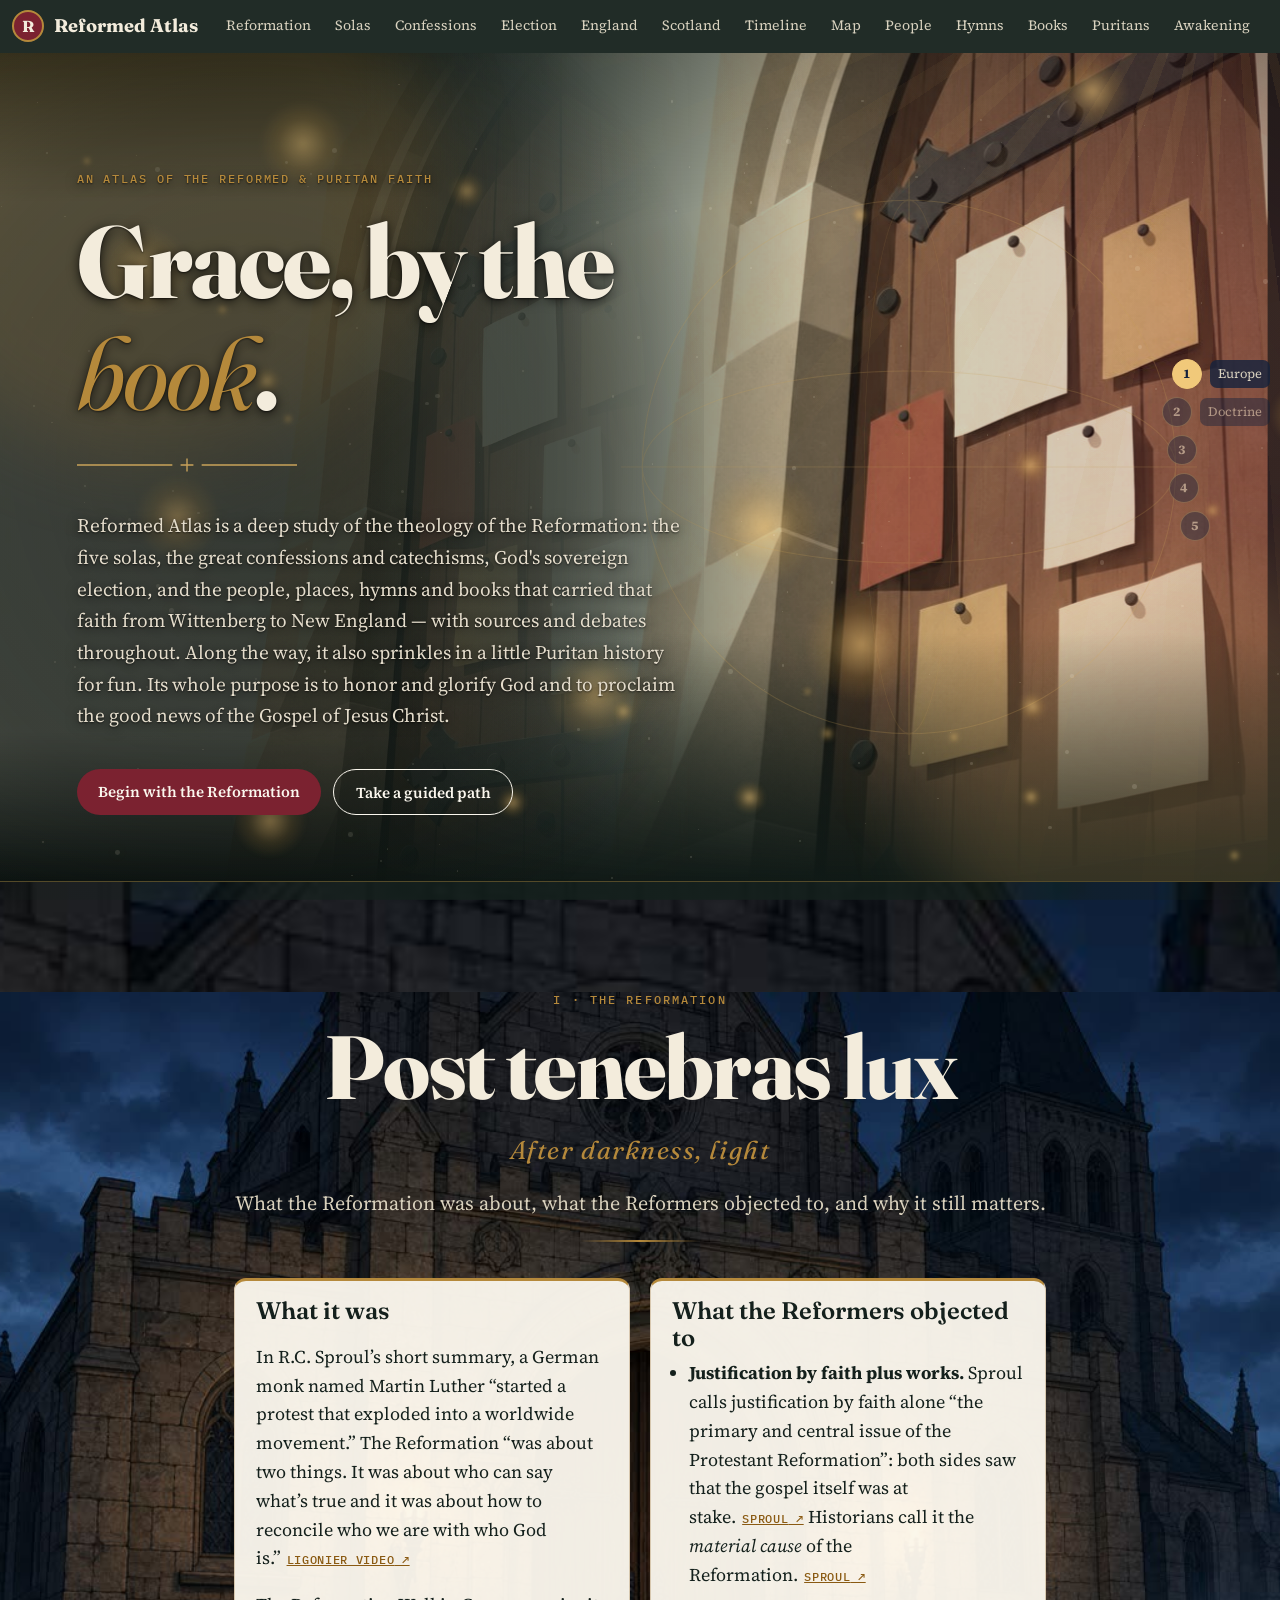
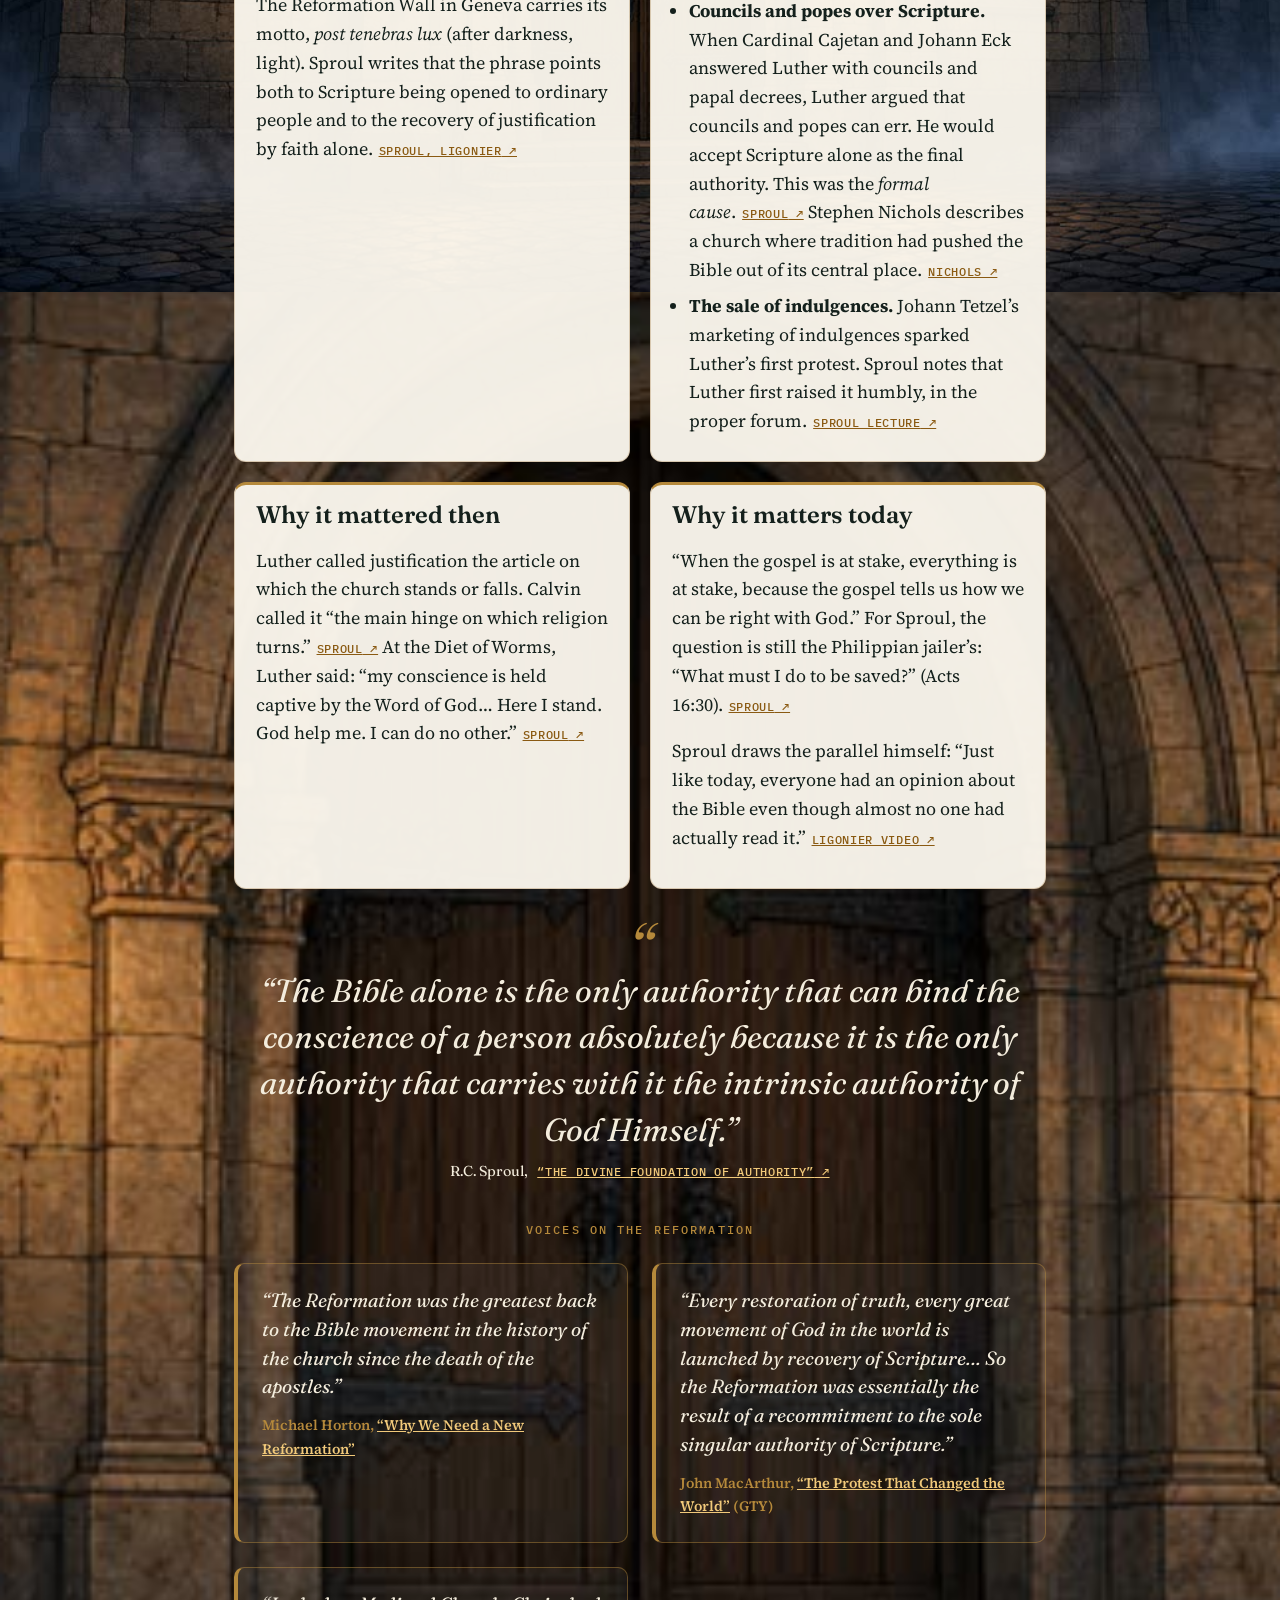
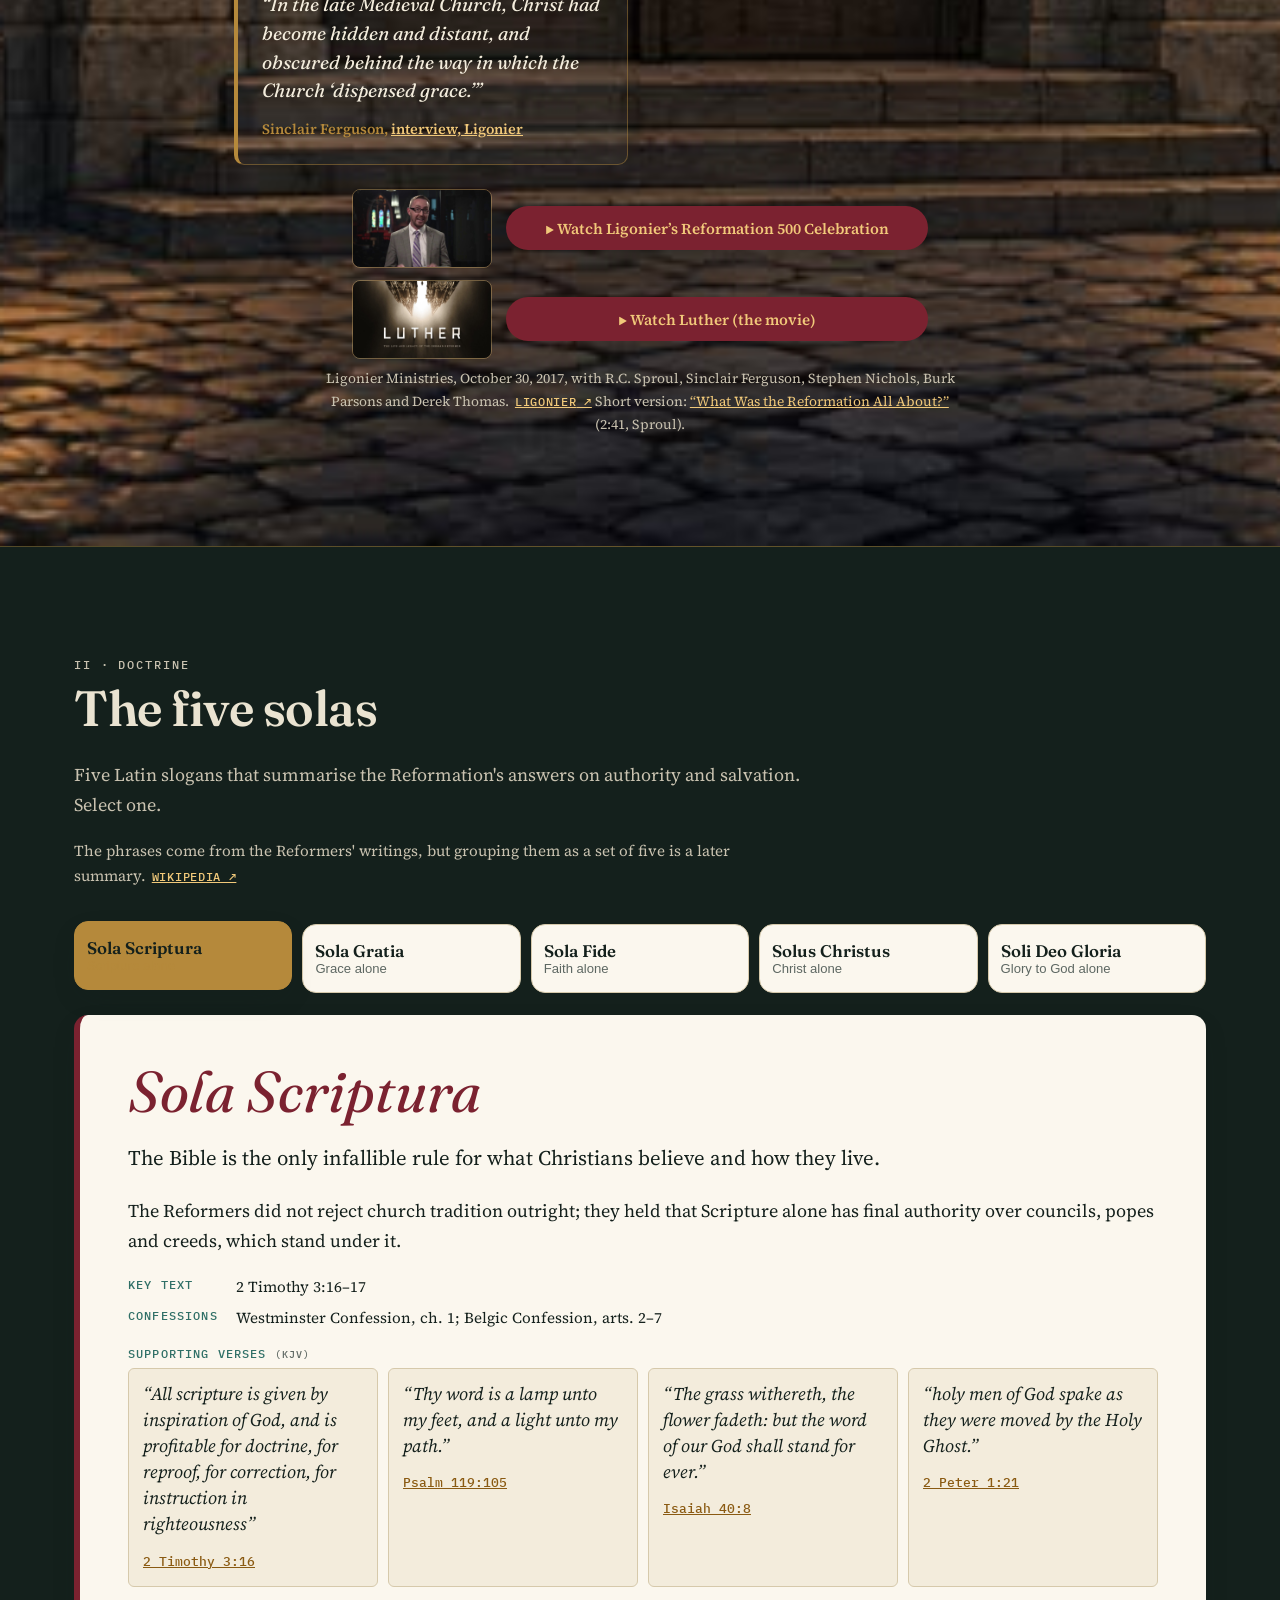
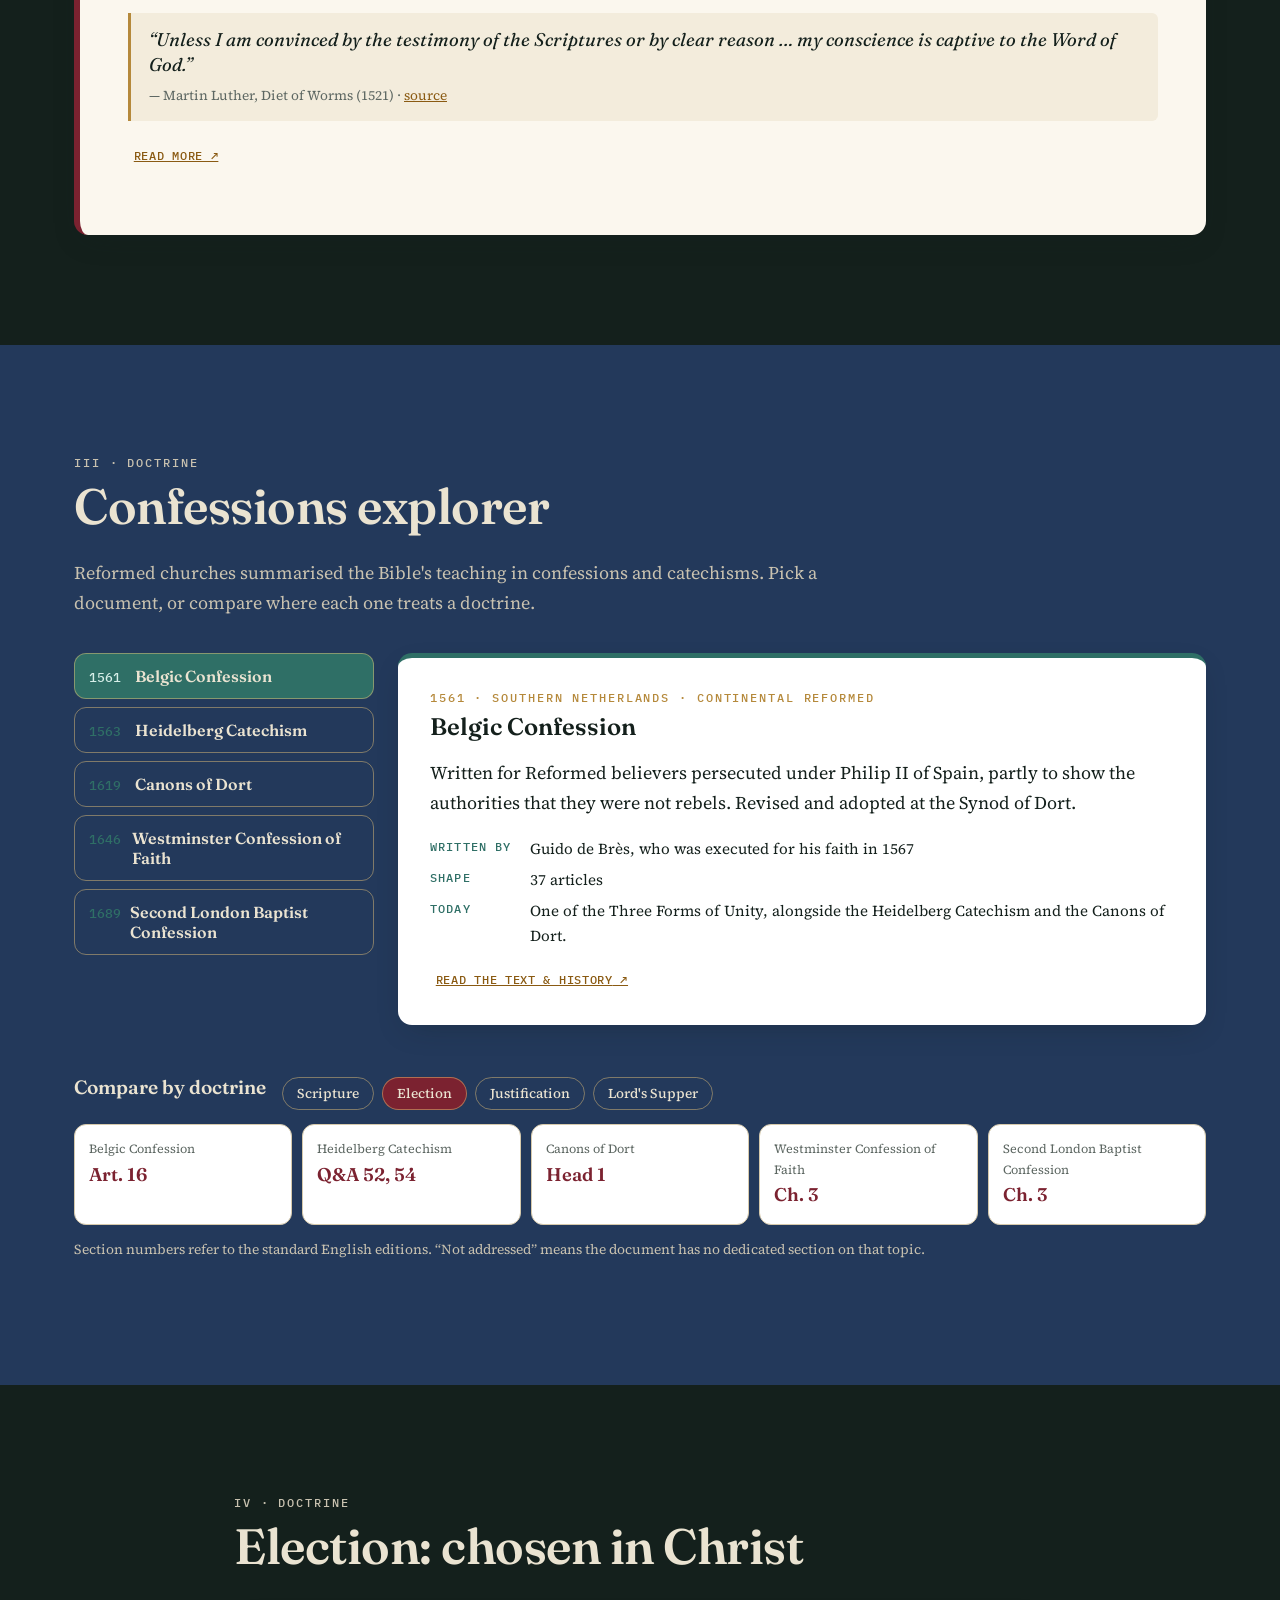
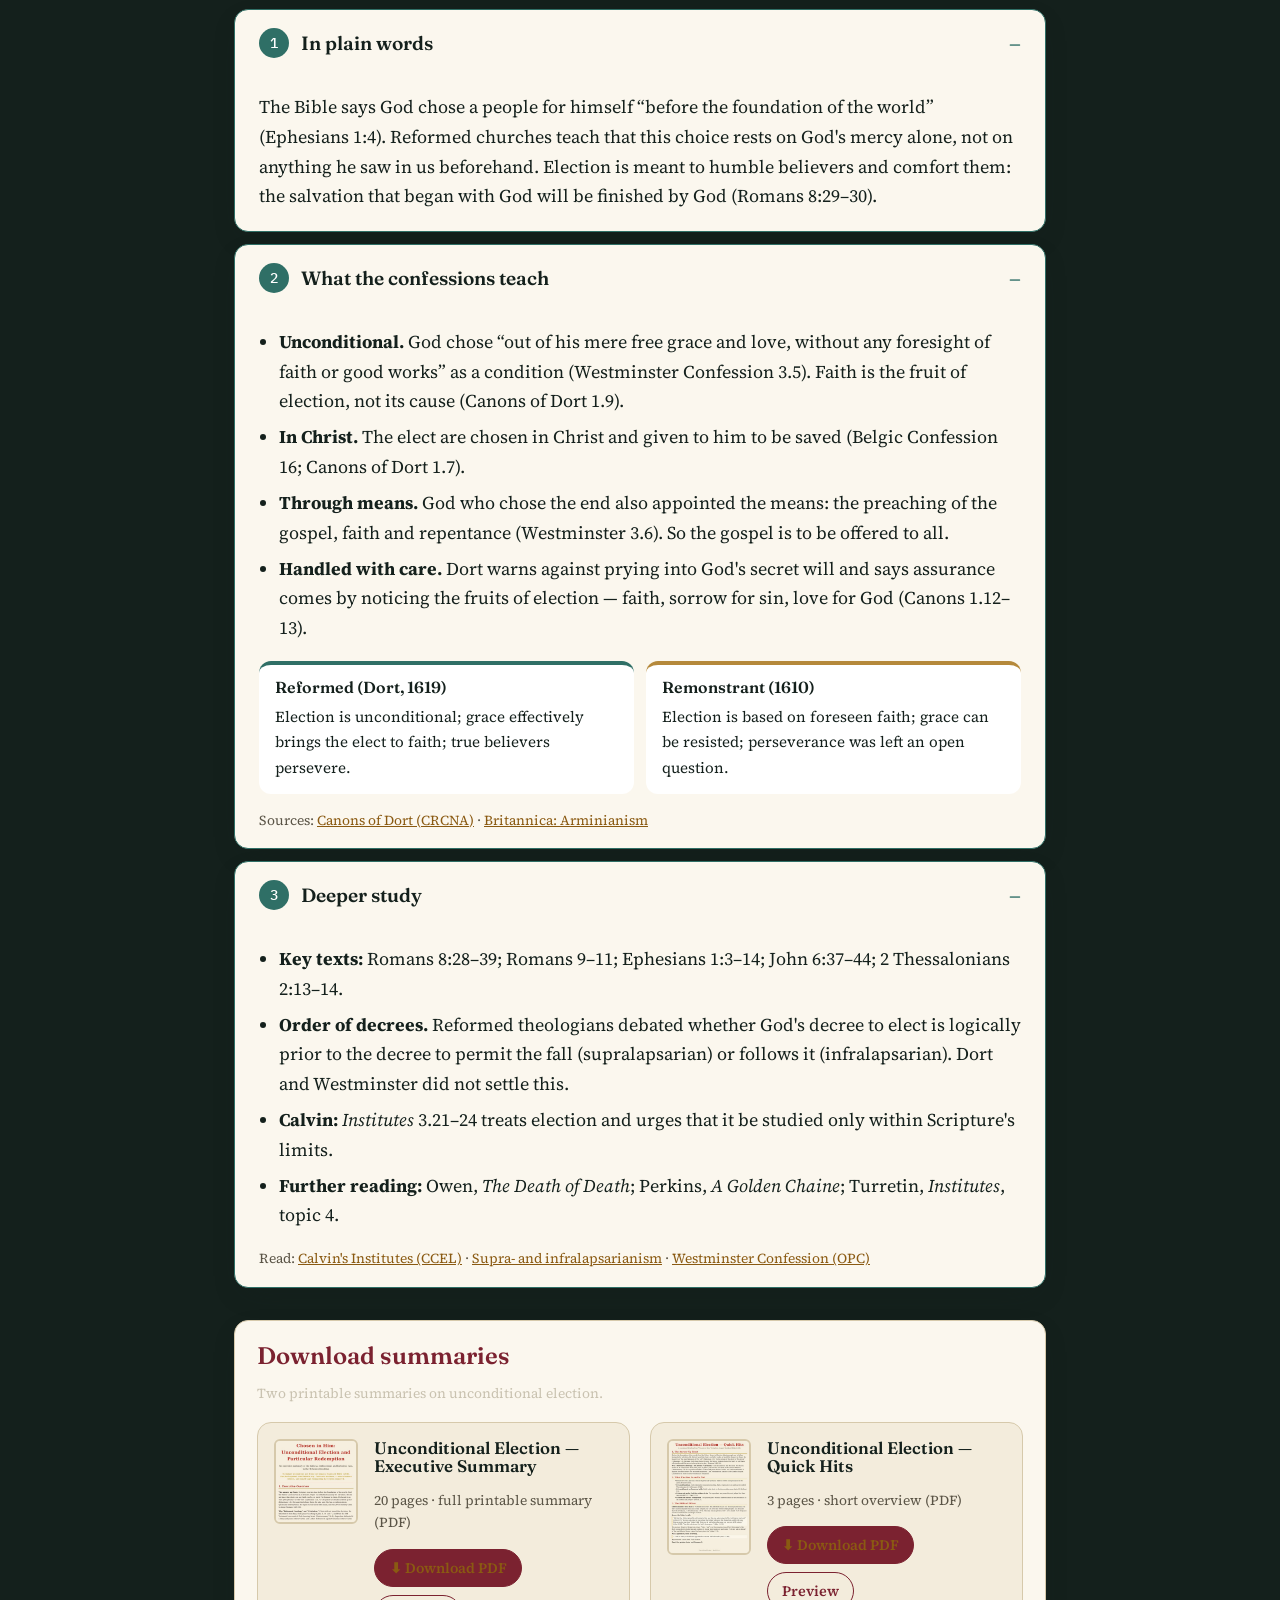
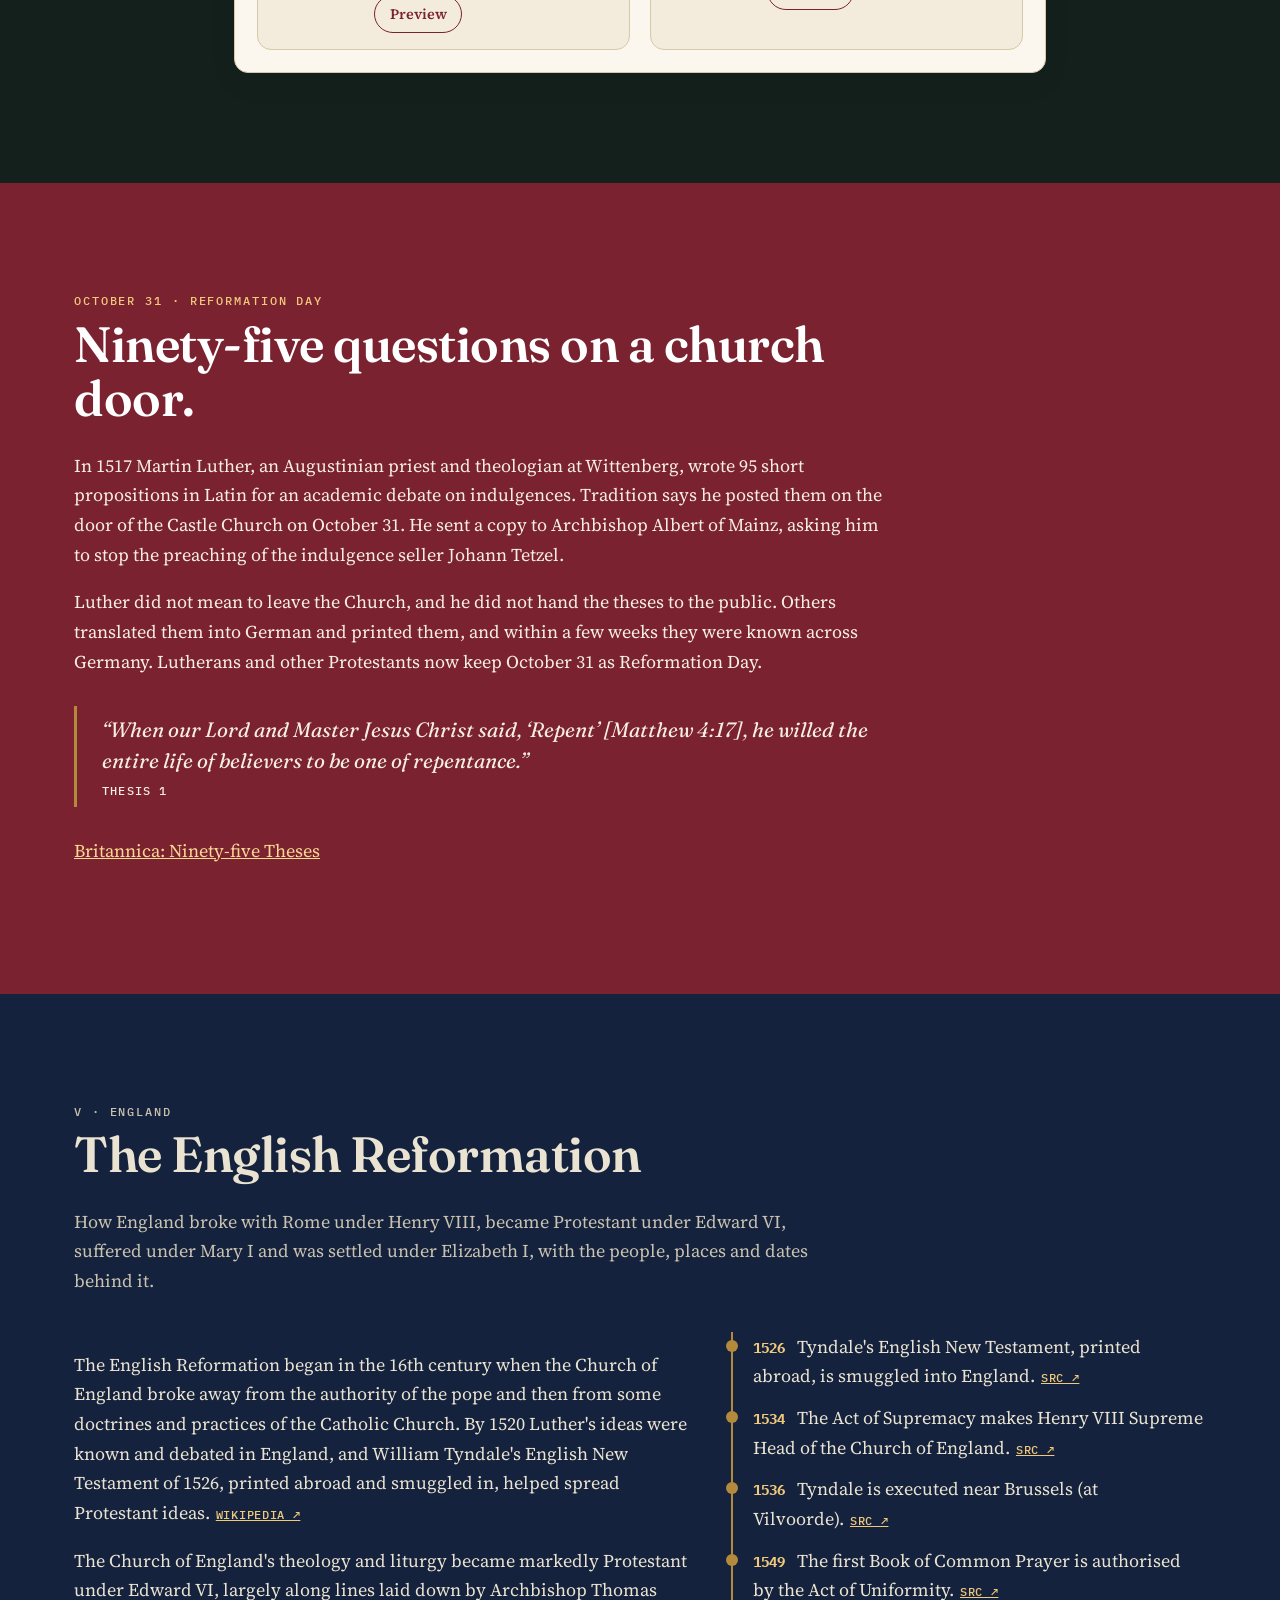
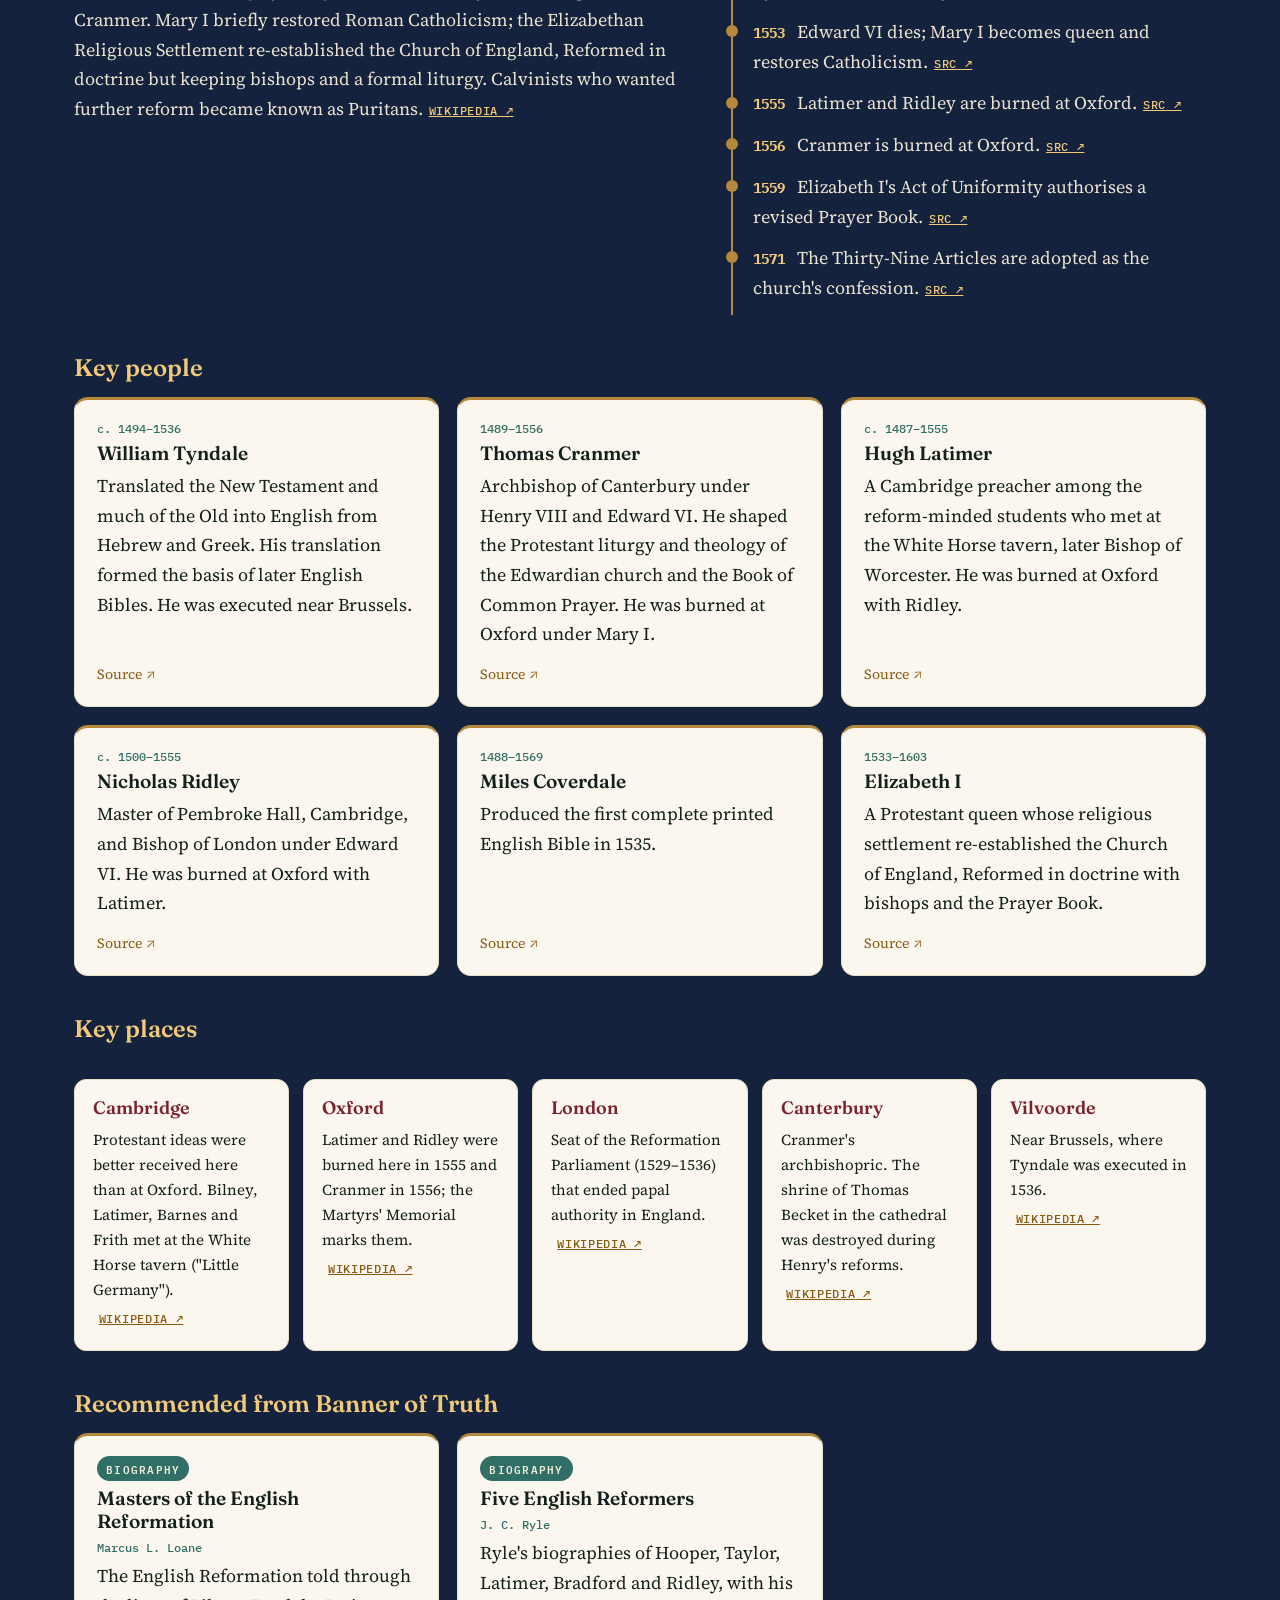
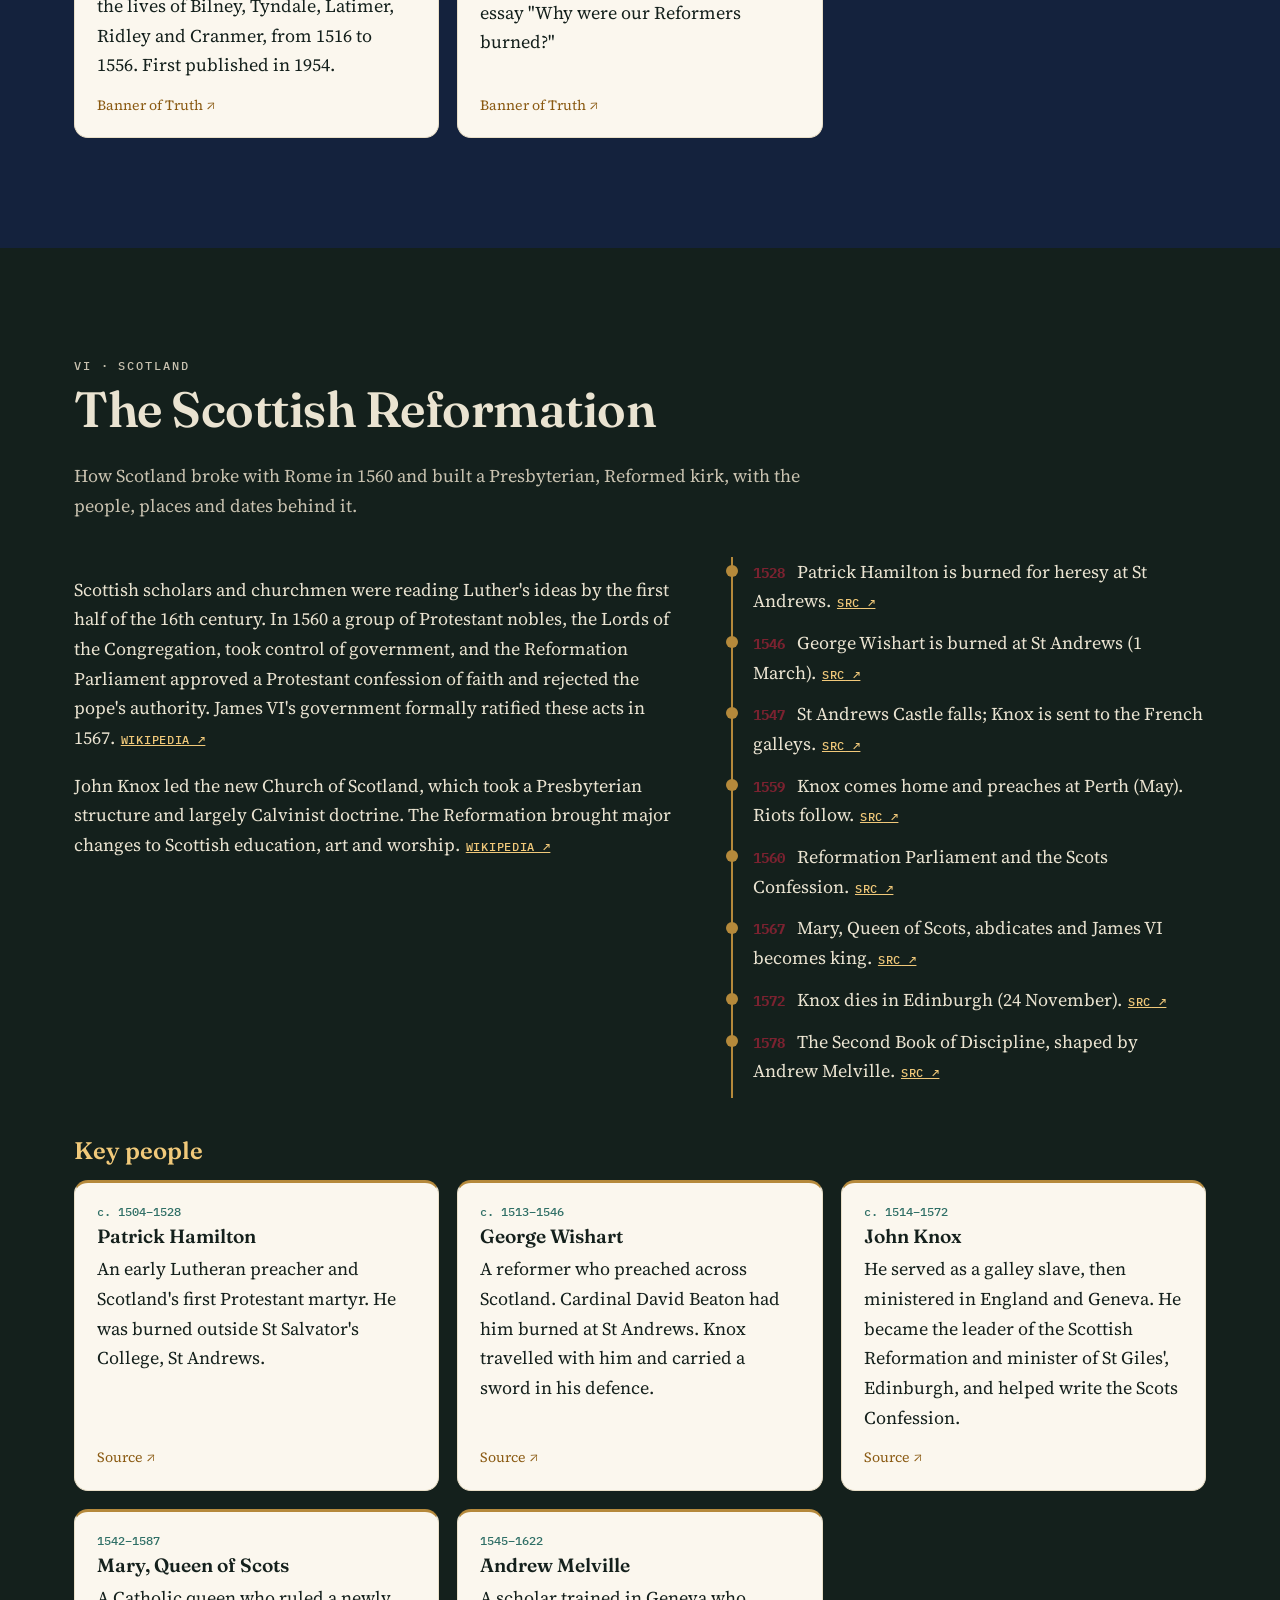
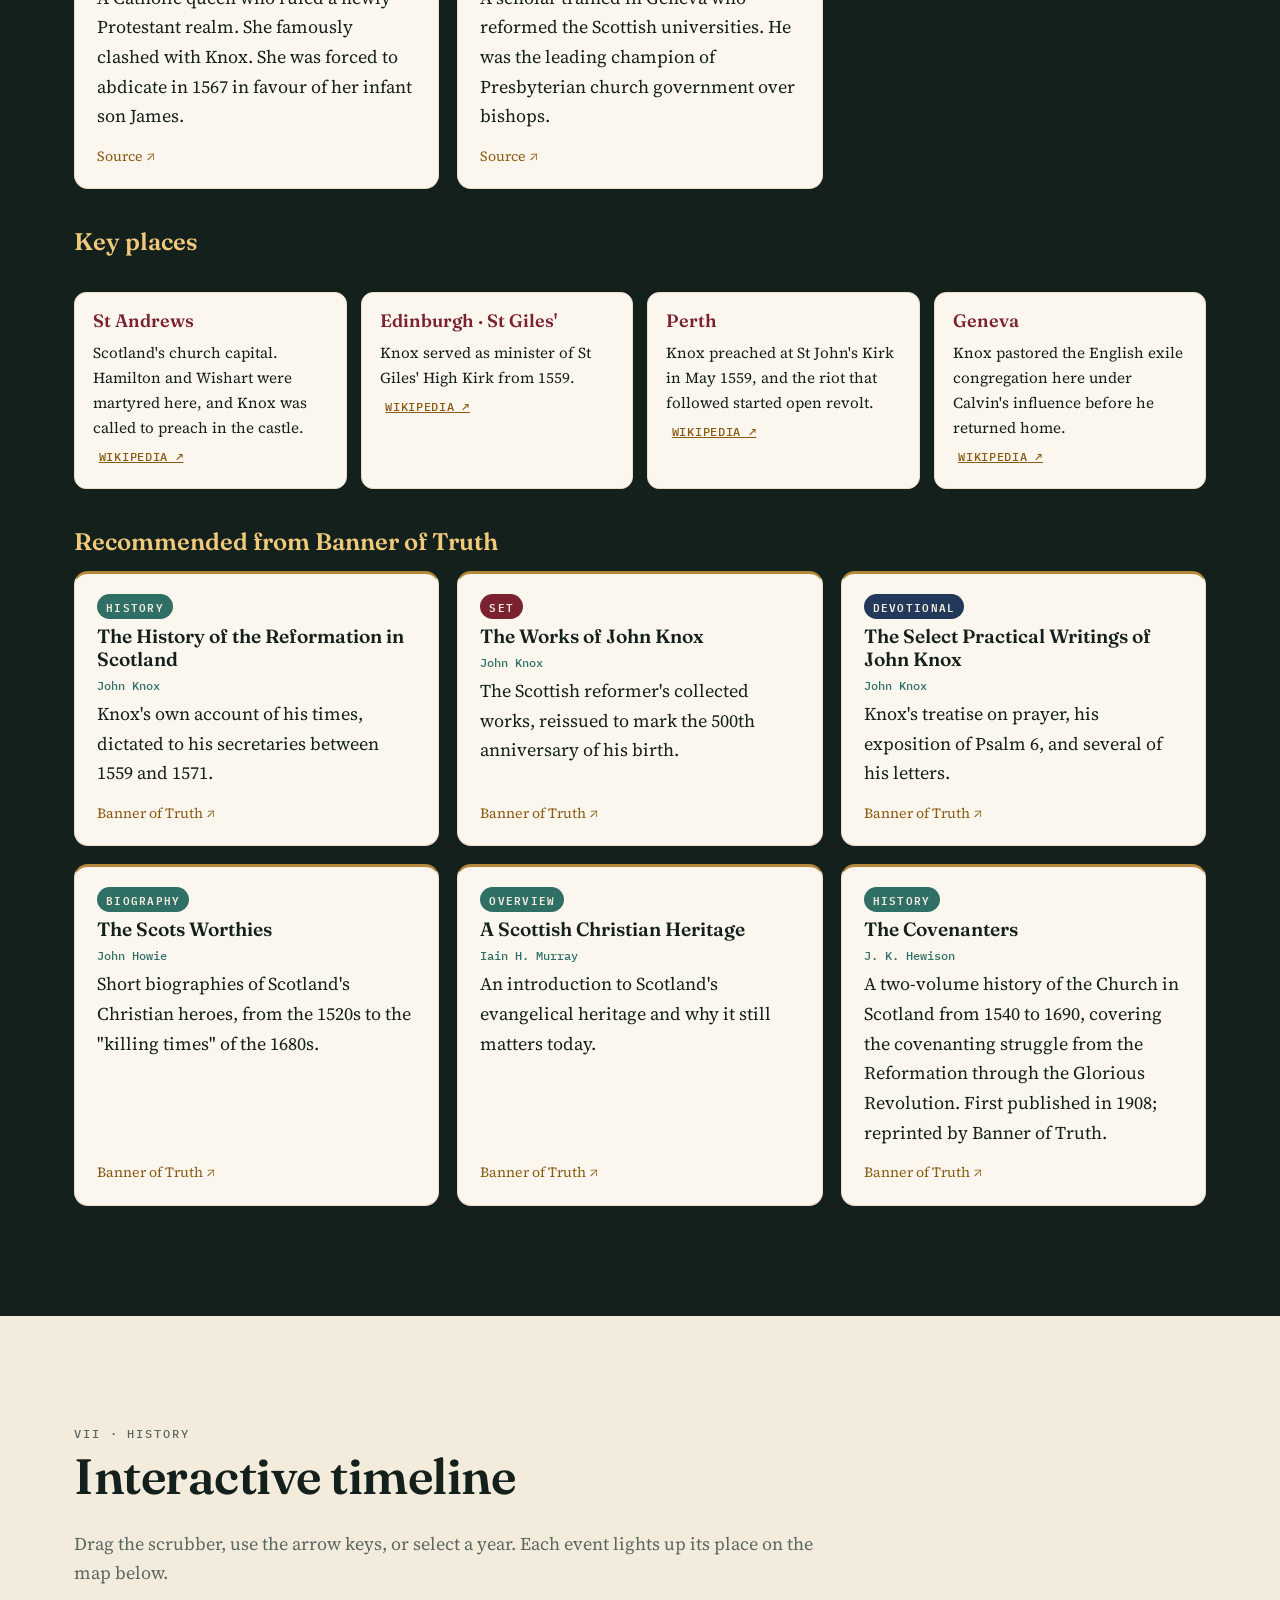
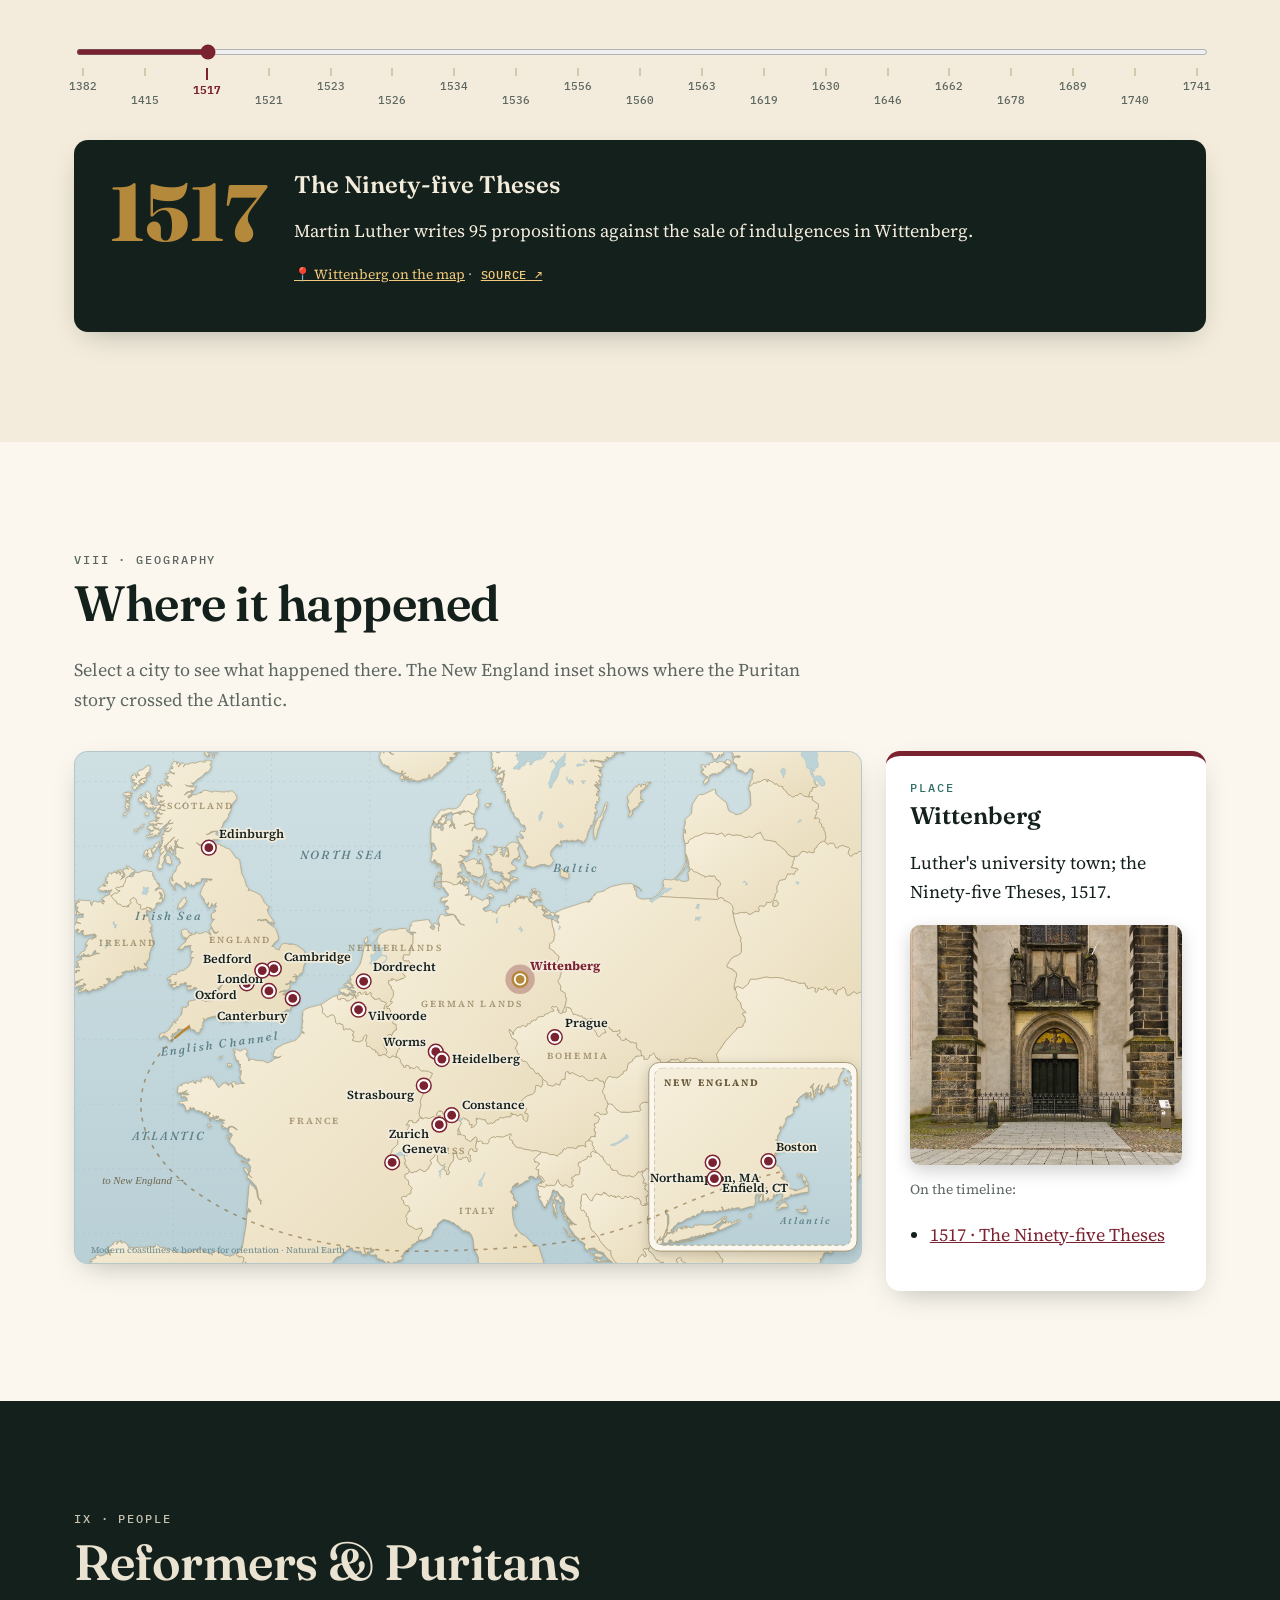
==== index.html @ e4d0c14c "Add the 1620 Mayflower Compact to the Puritans section Place the approved timeline step after 1559 a" ====
<!DOCTYPE html>
<html lang="en">
<head>
<meta charset="UTF-8">
<meta name="viewport" content="width=device-width, initial-scale=1.0, viewport-fit=cover">
<title>Reformed Atlas — Doctrines, Confessions &amp; People of the Reformed and Puritan Faith</title>
<meta name="description" content="An interactive guide to the five solas, the Reformed confessions, the doctrine of election, the Puritans, and the books that shaped them.">
<meta property="og:title" content="Reformed Atlas">
<meta property="og:description" content="Doctrines first: the solas, the confessions, election — then the people, places and books of the Reformation and the Puritans.">
<meta property="og:type" content="website">
<meta property="og:url" content="https://reformedatlas.com/">
<meta property="og:image" content="https://reformedatlas.com/assets/hero-wittenberg.jpg">
<meta property="og:site_name" content="Reformed Atlas">
<meta name="twitter:card" content="summary_large_image">
<meta name="twitter:title" content="Reformed Atlas">
<meta name="twitter:description" content="The Reformation in Europe and its reach into America: solas, confessions, England, Scotland, the Puritans and the Great Awakening.">
<meta name="twitter:image" content="https://reformedatlas.com/assets/hero-wittenberg.jpg">
<link rel="icon" href="./assets/favicon.svg" type="image/svg+xml">
<link rel="preconnect" href="https://fonts.googleapis.com"><link rel="preconnect" href="https://fonts.gstatic.com" crossorigin>
<link href="https://fonts.googleapis.com/css2?family=Fraunces:ital,opsz,wght@0,9..144,400;0,9..144,600;0,9..144,800;1,9..144,400;1,9..144,600&family=Source+Serif+4:ital,wght@0,400;0,600;0,700;1,400;1,600&family=IBM+Plex+Mono:wght@400;500&family=EB+Garamond:ital,wght@0,500;0,700;1,500&family=Cormorant+Garamond:ital,wght@0,600;0,700;1,600&family=Playfair+Display:wght@600&family=Libre+Baskerville:wght@700&family=Cinzel:wght@600;700&display=swap" rel="stylesheet">
<link rel="stylesheet" href="./style.css?v=46">
<link rel="stylesheet" href="./reformation-day.css?v=11">
<link rel="stylesheet" href="./museum.css?v=3">
<link rel="stylesheet" href="./hero-stars.css?v=20261029m">
</head>
<body>
<a class="skip" href="#main">Skip to content</a>
<header class="topbar">
  <a class="brand" href="#top"><span class="seal" aria-hidden="true">R</span>Reformed Atlas</a>
  <button class="menu-btn" type="button" aria-label="Menu" aria-expanded="false" aria-controls="site-nav"><span class="bars" aria-hidden="true"></span></button>
  <nav class="nav" id="site-nav" aria-label="Sections">
    <a href="#reformation">Reformation</a><a href="#solas">Solas</a><a href="#confessions">Confessions</a><a href="#election">Election</a><a href="#england">England</a><a href="#scotland">Scotland</a><a href="#era">Timeline</a><a href="#map">Map</a><a href="#people">People</a><a href="#hymns">Hymns</a><a href="#shelf">Books</a><a href="#puritans">Puritans</a><a href="#awakening">Awakening</a><a href="#second-awakening">2nd Awakening</a><a href="#path">Learn</a>
  </nav>
</header>

<main id="main">
<section class="hero hero-anim" id="top">
  <div class="hero-inner">
    <p class="kicker">An atlas of the Reformed &amp; Puritan faith</p>
    <h1>Grace, by the <em>book</em>.</h1>
    <svg class="hero-rule" viewBox="0 0 240 16" aria-hidden="true"><path d="M0 8H104M136 8H240"/><path d="M120 1v14M113 8h14"/></svg>
    <p class="lede">Reformed Atlas is a deep study of the theology of the Reformation: the five solas, the great confessions and catechisms, God's sovereign election, and the people, places, hymns and books that carried that faith from Wittenberg to New England — with sources and debates throughout. Along the way, it also sprinkles in a little Puritan history for fun. Its whole purpose is to honor and glorify God and to proclaim the good news of the Gospel of Jesus Christ.</p>
    <div class="hero-ctas"><a class="btn" href="#reformation">Begin with the Reformation</a><a class="btn ghost" href="#path">Take a guided path</a></div>
  </div>
  <figure class="hero-theses" aria-hidden="true"><video class="hero-theses-video" src="./assets/hero-luther-theses.mp4" poster="./assets/hero-wittenberg.jpg" autoplay muted loop playsinline preload="auto" disablepictureinpicture></video></figure>
  <figure class="hero-art" aria-hidden="true"><img src="./assets/hero-wittenberg.jpg" alt=""></figure>
  <div class="hero-fx" aria-hidden="true">
    <div class="hero-rays"></div>
    <svg class="hero-meridian" viewBox="0 0 600 600" preserveAspectRatio="xMidYMid meet">
      <circle cx="300" cy="300" r="250"/><ellipse cx="300" cy="300" rx="120" ry="250"/><ellipse cx="300" cy="300" rx="250" ry="90"/>
      <line x1="300" y1="30" x2="300" y2="570"/><line x1="30" y1="300" x2="570" y2="300"/>
    </svg>
    <div class="hero-dust"><i></i><i></i><i></i><i></i><i></i><i></i><i></i><i></i><i></i><i></i><i></i><i></i></div>
  </div>
</section>

<section class="sec ref-hero" id="reformation">
  <div class="ref-bg" aria-hidden="true"><img class="ref-bg-still" src="./assets/reformation-castle-church.jpg?v=1" alt=""><video class="ref-bg-video" src="./assets/reformation-wittenberg-torches.mp4?v=2" poster="./assets/reformation-castle-church.jpg?v=1" autoplay muted loop playsinline preload="metadata" disablepictureinpicture aria-hidden="true"></video></div>
  <div class="wrap ref-intro">
    <header class="head"><p class="kicker">I · The Reformation</p><h2 lang="la">Post tenebras lux</h2><p class="ref-motto-en">After darkness, light</p><p>What the Reformation was about, what the Reformers objected to, and why it still matters.</p></header>
        <div class="ref-grid">
      <article class="ref-block"><h3>What it was</h3>
        <p>In R.C. Sproul’s short summary, a German monk named Martin Luther “started a protest that exploded into a worldwide movement.” The Reformation “was about two things. It was about who can say what’s true and it was about how to reconcile who we are with who God is.”<a class="src" href="https://www.youtube.com/watch?v=Qd97uoZIqXI" target="_blank" rel="noopener">Ligonier video</a></p>
        <p>The Reformation Wall in Geneva carries its motto, <em>post tenebras lux</em> (after darkness, light). Sproul writes that the phrase points both to Scripture being opened to ordinary people and to the recovery of justification by faith alone.<a class="src" href="https://learn.ligonier.org/articles/after-darkness-light" target="_blank" rel="noopener">Sproul, Ligonier</a></p></article>
      <article class="ref-block"><h3>What the Reformers objected to</h3>
        <ul>
          <li><strong>Justification by faith plus works.</strong> Sproul calls justification by faith alone “the primary and central issue of the Protestant Reformation”: both sides saw that the gospel itself was at stake.<a class="src" href="https://learn.ligonier.org/articles/after-darkness-light" target="_blank" rel="noopener">Sproul</a> Historians call it the <em>material cause</em> of the Reformation.<a class="src" href="https://learn.ligonier.org/articles/the-divine-foundation-of-authority" target="_blank" rel="noopener">Sproul</a></li>
          <li><strong>Councils and popes over Scripture.</strong> When Cardinal Cajetan and Johann Eck answered Luther with councils and papal decrees, Luther argued that councils and popes can err. He would accept Scripture alone as the final authority. This was the <em>formal cause</em>.<a class="src" href="https://learn.ligonier.org/articles/the-divine-foundation-of-authority" target="_blank" rel="noopener">Sproul</a> Stephen Nichols describes a church where tradition had pushed the Bible out of its central place.<a class="src" href="https://learn.ligonier.org/series/reformation-profiles/sola-scriptura-martin-luther-rediscovery-authority-of-scripture" target="_blank" rel="noopener">Nichols</a></li>
          <li><strong>The sale of indulgences.</strong> Johann Tetzel’s marketing of indulgences sparked Luther’s first protest. Sproul notes that Luther first raised it humbly, in the proper forum.<a class="src" href="https://learn.ligonier.org/series/luther-and-the-reformation/indulgence-controversy" target="_blank" rel="noopener">Sproul lecture</a></li>
        </ul></article>
      <article class="ref-block"><h3>Why it mattered then</h3>
        <p>Luther called justification the article on which the church stands or falls. Calvin called it “the main hinge on which religion turns.”<a class="src" href="https://learn.ligonier.org/articles/after-darkness-light" target="_blank" rel="noopener">Sproul</a> At the Diet of Worms, Luther said: “my conscience is held captive by the Word of God… Here I stand. God help me. I can do no other.”<a class="src" href="https://learn.ligonier.org/articles/the-divine-foundation-of-authority" target="_blank" rel="noopener">Sproul</a></p></article>
      <article class="ref-block"><h3>Why it matters today</h3>
        <p>“When the gospel is at stake, everything is at stake, because the gospel tells us how we can be right with God.” For Sproul, the question is still the Philippian jailer’s: “What must I do to be saved?” (Acts 16:30).<a class="src" href="https://learn.ligonier.org/articles/after-darkness-light" target="_blank" rel="noopener">Sproul</a></p>
        <p>Sproul draws the parallel himself: “Just like today, everyone had an opinion about the Bible even though almost no one had actually read it.”<a class="src" href="https://www.youtube.com/watch?v=Qd97uoZIqXI" target="_blank" rel="noopener">Ligonier video</a></p></article>
    </div>
    <blockquote class="ref-quote">“The Bible alone is the only authority that can bind the conscience of a person absolutely because it is the only authority that carries with it the intrinsic authority of God Himself.”<cite>R.C. Sproul, <a class="src" href="https://learn.ligonier.org/articles/the-divine-foundation-of-authority" target="_blank" rel="noopener">“The Divine Foundation of Authority”</a></cite></blockquote>
    <div class="ref-voices" aria-label="Reformed voices on the Reformation">
      <p class="kicker">Voices on the Reformation</p>
      <figure><blockquote>“The Reformation was the greatest back to the Bible movement in the history of the church since the death of the apostles.”</blockquote><figcaption>Michael Horton, <a href="https://corechristianity.com/resources/articles/why-we-need-a-new-reformation" target="_blank" rel="noopener">“Why We Need a New Reformation”</a></figcaption></figure>
      <figure><blockquote>“Every restoration of truth, every great movement of God in the world is launched by recovery of Scripture… So the Reformation was essentially the result of a recommitment to the sole singular authority of Scripture.”</blockquote><figcaption>John MacArthur, <a href="https://www.gty.org/sermons/print/GTY169/the-protest-that-changed-the-world-an-interview-with-john-macarthur" target="_blank" rel="noopener">“The Protest That Changed the World”</a> (GTY)</figcaption></figure>
      <figure><blockquote>“In the late Medieval Church, Christ had become hidden and distant, and obscured behind the way in which the Church ‘dispensed grace.’”</blockquote><figcaption>Sinclair Ferguson, <a href="https://www.ligonier.org/posts/an-interview-with-sinclair-ferguson" target="_blank" rel="noopener">interview, Ligonier</a></figcaption></figure>
    </div>
    <div class="ref-video">
      <div class="vid-pairs">
        <div class="vid-pair"><a class="vid-thumb" href="https://www.youtube.com/watch?v=A-e0MCcuSp0" target="_blank" rel="noopener"><img src="assets/video-thumb-reformation-500.jpg" alt="Ligonier Reformation 500 video preview" loading="lazy"></a><a class="btn" href="https://www.youtube.com/watch?v=A-e0MCcuSp0" target="_blank" rel="noopener">▶ Watch Ligonier’s Reformation 500 Celebration</a></div>
        <div class="vid-pair"><a class="vid-thumb" href="https://www.youtube.com/watch?v=6VK0p-tuuao" target="_blank" rel="noopener"><img src="assets/video-thumb-luther.jpg" alt="Luther movie preview" loading="lazy"></a><a class="btn" href="https://www.youtube.com/watch?v=6VK0p-tuuao" target="_blank" rel="noopener">▶ Watch Luther (the movie)</a></div>
      </div>
      <p class="small">Ligonier Ministries, October 30, 2017, with R.C. Sproul, Sinclair Ferguson, Stephen Nichols, Burk Parsons and Derek Thomas.<a class="src" href="https://www.ligonier.org/posts/reformation-500-celebration-audio-and-video-now-available" target="_blank" rel="noopener">Ligonier</a> Short version: <a href="https://www.youtube.com/watch?v=Qd97uoZIqXI" target="_blank" rel="noopener">“What Was the Reformation All About?”</a> (2:41, Sproul).</p>
    </div>
  </div>
</section>

<section class="sec dark ink" id="solas">
  <div class="wrap">
    <header class="head"><p class="kicker">II · Doctrine</p><h2>The five solas</h2><p>Five Latin slogans that summarise the Reformation's answers on authority and salvation. Select one.</p>
    <p class="d2 note">The phrases come from the Reformers' writings, but grouping them as a set of five is a later summary.<a class="src" href="https://en.wikipedia.org/wiki/Sola_scriptura" target="_blank" rel="noopener">Wikipedia</a></p></header>
    <div class="sola-tabs" role="tablist" aria-label="The five solas" id="sola-tabs"></div>
    <article class="sola-panel" id="sola-panel" role="tabpanel" aria-live="polite"></article>
  </div>
</section>

<section class="sec dark" id="confessions">
  <div class="wrap">
    <header class="head"><p class="kicker">III · Doctrine</p><h2>Confessions explorer</h2><p>Reformed churches summarised the Bible's teaching in confessions and catechisms. Pick a document, or compare where each one treats a doctrine.</p></header>
    <div class="conf-layout">
      <ol class="conf-list" id="conf-list" role="tablist" aria-label="Confessions"></ol>
      <article class="conf-card" id="conf-card" role="tabpanel" aria-live="polite"></article>
    </div>
    <div class="compare">
      <div class="compare-bar"><h3>Compare by doctrine</h3><div class="chips" id="cmp-chips" role="group" aria-label="Choose a doctrine"></div></div>
      <div class="cmp-grid" id="cmp-grid"></div>
      <p class="small">Section numbers refer to the standard English editions. “Not addressed” means the document has no dedicated section on that topic.</p>
    </div>
  </div>
</section>

<section class="sec dark ink" id="election">
  <div class="wrap narrow">
    <header class="head"><p class="kicker">IV · Doctrine</p><h2>Election: chosen in Christ</h2></header>
    <div class="layers">
      <details class="layer" open><summary><span>1</span> In plain words</summary>
        <p>The Bible says God chose a people for himself “before the foundation of the world” (Ephesians 1:4). Reformed churches teach that this choice rests on God's mercy alone, not on anything he saw in us beforehand. Election is meant to humble believers and comfort them: the salvation that began with God will be finished by God (Romans 8:29–30).</p>
      </details>
      <details class="layer"><summary><span>2</span> What the confessions teach</summary>
        <ul class="tight">
          <li><b>Unconditional.</b> God chose “out of his mere free grace and love, without any foresight of faith or good works” as a condition (Westminster Confession 3.5). Faith is the fruit of election, not its cause (Canons of Dort 1.9).</li>
          <li><b>In Christ.</b> The elect are chosen in Christ and given to him to be saved (Belgic Confession 16; Canons of Dort 1.7).</li>
          <li><b>Through means.</b> God who chose the end also appointed the means: the preaching of the gospel, faith and repentance (Westminster 3.6). So the gospel is to be offered to all.</li>
          <li><b>Handled with care.</b> Dort warns against prying into God's secret will and says assurance comes by noticing the fruits of election — faith, sorrow for sin, love for God (Canons 1.12–13).</li>
        </ul>
        <div class="vs"><div><h4>Reformed (Dort, 1619)</h4><p>Election is unconditional; grace effectively brings the elect to faith; true believers persevere.</p></div><div><h4>Remonstrant (1610)</h4><p>Election is based on foreseen faith; grace can be resisted; perseverance was left an open question.</p></div></div>
        <p class="small">Sources: <a href="https://www.crcna.org/welcome/beliefs/confessions/canons-dort" target="_blank" rel="noopener">Canons of Dort (CRCNA)</a> · <a href="https://en.wikipedia.org/wiki/Arminianism" target="_blank" rel="noopener">Britannica: Arminianism</a></p>
      </details>
      <details class="layer d3-open"><summary><span>3</span> Deeper study</summary>
        <ul class="tight">
          <li><b>Key texts:</b> Romans 8:28–39; Romans 9–11; Ephesians 1:3–14; John 6:37–44; 2 Thessalonians 2:13–14.</li>
          <li><b>Order of decrees.</b> Reformed theologians debated whether God's decree to elect is logically prior to the decree to permit the fall (supralapsarian) or follows it (infralapsarian). Dort and Westminster did not settle this.</li>
          <li><b>Calvin:</b> <i>Institutes</i> 3.21–24 treats election and urges that it be studied only within Scripture's limits.</li>
          <li><b>Further reading:</b> Owen, <i>The Death of Death</i>; Perkins, <i>A Golden Chaine</i>; Turretin, <i>Institutes</i>, topic 4.</li>
        </ul>
        <p class="small">Read: <a href="https://www.ccel.org/ccel/calvin/institutes" target="_blank" rel="noopener">Calvin's Institutes (CCEL)</a> · <a href="https://en.wikipedia.org/wiki/Supralapsarianism" target="_blank" rel="noopener">Supra- and infralapsarianism</a> · <a href="https://www.opc.org/wcf.html" target="_blank" rel="noopener">Westminster Confession (OPC)</a></p>
      </details>
    </div>
    <div class="docs" aria-labelledby="docs-h">
      <h3 id="docs-h">Download summaries</h3>
      <p class="small">Two printable summaries on unconditional election.</p>
      <div class="doc-grid">
        <article class="doc-card">
          <button type="button" class="doc-thumb" data-doc="exec" aria-label="Preview Unconditional Election — Executive Summary"><img src="assets/docs/election-executive-summary-preview.jpg" alt="First page of the Executive Summary" loading="lazy" width="580" height="587"></button>
          <div class="doc-body"><h4>Unconditional Election — Executive Summary</h4><p class="small">20 pages · full printable summary (PDF)</p>
          <div class="doc-actions"><a class="btn-doc primary" href="assets/docs/election-executive-summary.pdf" download>⬇ Download PDF</a><button type="button" class="btn-doc" data-doc="exec">Preview</button></div></div>
        </article>
        <article class="doc-card">
          <button type="button" class="doc-thumb" data-doc="quick" aria-label="Preview Unconditional Election — Quick Hits"><img src="assets/docs/election-quick-hits-preview.jpg" alt="First page of the Quick Hits" loading="lazy" width="604" height="844"></button>
          <div class="doc-body"><h4>Unconditional Election — Quick Hits</h4><p class="small">3 pages · short overview (PDF)</p>
          <div class="doc-actions"><a class="btn-doc primary" href="assets/docs/election-quick-hits.pdf" download>⬇ Download PDF</a><button type="button" class="btn-doc" data-doc="quick">Preview</button></div></div>
        </article>
      </div>
    </div>
  </div>
</section>

  <section class="sec band" id="reformation-day">
    <div class="wrap">
      <div class="section-head fade-in">
        <p class="eyebrow">October 31 · Reformation Day</p>
        <h2>Ninety-five questions on a church door.</h2>
        <p>In 1517 Martin Luther, an Augustinian priest and theologian at Wittenberg, wrote 95 short propositions in Latin for an academic debate on indulgences. Tradition says he posted them on the door of the Castle Church on October 31. He sent a copy to Archbishop Albert of Mainz, asking him to stop the preaching of the indulgence seller Johann Tetzel.</p>
        <p>Luther did not mean to leave the Church, and he did not hand the theses to the public. Others translated them into German and printed them, and within a few weeks they were known across Germany. Lutherans and other Protestants now keep October 31 as Reformation Day.</p>
        <blockquote>“When our Lord and Master Jesus Christ said, ‘Repent’ [Matthew 4:17], he willed the entire life of believers to be one of repentance.” <cite>Thesis 1</cite></blockquote>
        <p><a href="https://www.britannica.com/event/Ninety-five-Theses" target="_blank" rel="noopener noreferrer">Britannica: Ninety-five Theses</a></p>
      </div>
    </div>
  </section>


<section class="sec dark" id="england">
  <div class="england-bg" aria-hidden="true"><video class="england-bg-video" src="./assets/england-tyndale-ship.mp4?v=1" autoplay muted loop playsinline preload="metadata" disablepictureinpicture aria-hidden="true"></video></div>
  <div class="wrap">
    <header class="head"><p class="kicker">V · England</p><h2>The English Reformation</h2><p>How England broke with Rome under Henry VIII, became Protestant under Edward VI, suffered under Mary I and was settled under Elizabeth I, with the people, places and dates behind it.</p></header>
    <div class="scot-grid">
      <div>
        <p>The English Reformation began in the 16th century when the Church of England broke away from the authority of the pope and then from some doctrines and practices of the Catholic Church. By 1520 Luther's ideas were known and debated in England, and William Tyndale's English New Testament of 1526, printed abroad and smuggled in, helped spread Protestant ideas.<a class="src" href="https://en.wikipedia.org/wiki/English_Reformation" target="_blank" rel="noopener">Wikipedia</a></p>
        <p>The Church of England's theology and liturgy became markedly Protestant under Edward VI, largely along lines laid down by Archbishop Thomas Cranmer. Mary I briefly restored Roman Catholicism; the Elizabethan Religious Settlement re-established the Church of England, Reformed in doctrine but keeping bishops and a formal liturgy. Calvinists who wanted further reform became known as Puritans.<a class="src" href="https://en.wikipedia.org/wiki/English_Reformation" target="_blank" rel="noopener">Wikipedia</a></p>
      </div>
      <ol class="scot-steps">
        <li><b>1526</b> Tyndale's English New Testament, printed abroad, is smuggled into England.<a class="src" href="https://en.wikipedia.org/wiki/English_Reformation" target="_blank" rel="noopener">src</a></li>
        <li><b>1534</b> The Act of Supremacy makes Henry VIII Supreme Head of the Church of England.<a class="src" href="https://en.wikipedia.org/wiki/Acts_of_Supremacy" target="_blank" rel="noopener">src</a></li>
        <li><b>1536</b> Tyndale is executed near Brussels (at Vilvoorde).<a class="src" href="https://en.wikipedia.org/wiki/William_Tyndale" target="_blank" rel="noopener">src</a></li>
        <li><b>1549</b> The first Book of Common Prayer is authorised by the Act of Uniformity.<a class="src" href="https://en.wikipedia.org/wiki/English_Reformation" target="_blank" rel="noopener">src</a></li>
        <li><b>1553</b> Edward VI dies; Mary I becomes queen and restores Catholicism.<a class="src" href="https://en.wikipedia.org/wiki/English_Reformation" target="_blank" rel="noopener">src</a></li>
        <li><b>1555</b> Latimer and Ridley are burned at Oxford.<a class="src" href="https://en.wikipedia.org/wiki/Oxford_Martyrs" target="_blank" rel="noopener">src</a></li>
        <li><b>1556</b> Cranmer is burned at Oxford.<a class="src" href="https://en.wikipedia.org/wiki/Thomas_Cranmer" target="_blank" rel="noopener">src</a></li>
        <li><b>1559</b> Elizabeth I's Act of Uniformity authorises a revised Prayer Book.<a class="src" href="https://en.wikipedia.org/wiki/English_Reformation" target="_blank" rel="noopener">src</a></li>
        <li><b>1571</b> The Thirty-Nine Articles are adopted as the church's confession.<a class="src" href="https://en.wikipedia.org/wiki/English_Reformation" target="_blank" rel="noopener">src</a></li>
      </ol>
    </div>
    <h3 class="scot-h">Key people</h3>
    <div class="hymn-grid" role="list">
      <article class="hymn-card" role="listitem"><p class="hymn-by">c. 1494–1536</p><h3>William Tyndale</h3><p>Translated the New Testament and much of the Old into English from Hebrew and Greek. His translation formed the basis of later English Bibles. He was executed near Brussels.</p><a class="hymn-src" href="https://en.wikipedia.org/wiki/William_Tyndale" target="_blank" rel="noopener">Source ↗</a></article>
      <article class="hymn-card" role="listitem"><p class="hymn-by">1489–1556</p><h3>Thomas Cranmer</h3><p>Archbishop of Canterbury under Henry VIII and Edward VI. He shaped the Protestant liturgy and theology of the Edwardian church and the Book of Common Prayer. He was burned at Oxford under Mary I.</p><a class="hymn-src" href="https://en.wikipedia.org/wiki/Thomas_Cranmer" target="_blank" rel="noopener">Source ↗</a></article>
      <article class="hymn-card" role="listitem"><p class="hymn-by">c. 1487–1555</p><h3>Hugh Latimer</h3><p>A Cambridge preacher among the reform-minded students who met at the White Horse tavern, later Bishop of Worcester. He was burned at Oxford with Ridley.</p><a class="hymn-src" href="https://en.wikipedia.org/wiki/Hugh_Latimer" target="_blank" rel="noopener">Source ↗</a></article>
      <article class="hymn-card" role="listitem"><p class="hymn-by">c. 1500–1555</p><h3>Nicholas Ridley</h3><p>Master of Pembroke Hall, Cambridge, and Bishop of London under Edward VI. He was burned at Oxford with Latimer.</p><a class="hymn-src" href="https://en.wikipedia.org/wiki/Nicholas_Ridley_(martyr)" target="_blank" rel="noopener">Source ↗</a></article>
      <article class="hymn-card" role="listitem"><p class="hymn-by">1488–1569</p><h3>Miles Coverdale</h3><p>Produced the first complete printed English Bible in 1535.</p><a class="hymn-src" href="https://en.wikipedia.org/wiki/Myles_Coverdale" target="_blank" rel="noopener">Source ↗</a></article>
      <article class="hymn-card" role="listitem"><p class="hymn-by">1533–1603</p><h3>Elizabeth I</h3><p>A Protestant queen whose religious settlement re-established the Church of England, Reformed in doctrine with bishops and the Prayer Book.</p><a class="hymn-src" href="https://en.wikipedia.org/wiki/Elizabeth_I" target="_blank" rel="noopener">Source ↗</a></article>
    </div>
    <h3 class="scot-h">Key places</h3>
    <div class="marks scot-places">
      <div><h4>Cambridge</h4><p>Protestant ideas were better received here than at Oxford. Bilney, Latimer, Barnes and Frith met at the White Horse tavern ("Little Germany").</p><a class="src" href="https://en.wikipedia.org/wiki/English_Reformation" target="_blank" rel="noopener">Wikipedia</a></div>
      <div><h4>Oxford</h4><p>Latimer and Ridley were burned here in 1555 and Cranmer in 1556; the Martyrs' Memorial marks them.</p><a class="src" href="https://en.wikipedia.org/wiki/Oxford_Martyrs" target="_blank" rel="noopener">Wikipedia</a></div>
      <div><h4>London</h4><p>Seat of the Reformation Parliament (1529–1536) that ended papal authority in England.</p><a class="src" href="https://en.wikipedia.org/wiki/English_Reformation" target="_blank" rel="noopener">Wikipedia</a></div>
      <div><h4>Canterbury</h4><p>Cranmer's archbishopric. The shrine of Thomas Becket in the cathedral was destroyed during Henry's reforms.</p><a class="src" href="https://en.wikipedia.org/wiki/English_Reformation" target="_blank" rel="noopener">Wikipedia</a></div>
      <div><h4>Vilvoorde</h4><p>Near Brussels, where Tyndale was executed in 1536.</p><a class="src" href="https://en.wikipedia.org/wiki/William_Tyndale" target="_blank" rel="noopener">Wikipedia</a></div>
    </div>
    <h3 class="scot-h">Recommended from Banner of Truth</h3>
    <div class="hymn-grid" role="list">
      <article class="hymn-card" role="listitem"><p class="hymn-tag hymn-recommended">Biography</p><h3>Masters of the English Reformation</h3><p class="hymn-by">Marcus L. Loane</p><p>The English Reformation told through the lives of Bilney, Tyndale, Latimer, Ridley and Cranmer, from 1516 to 1556. First published in 1954.</p><a class="hymn-src" href="https://banneroftruth.org/us/store/history-biography/masters-of-the-english-reformation/" target="_blank" rel="noopener">Banner of Truth ↗</a></article>
      <article class="hymn-card" role="listitem"><p class="hymn-tag hymn-recommended">Biography</p><h3>Five English Reformers</h3><p class="hymn-by">J. C. Ryle</p><p>Ryle's biographies of Hooper, Taylor, Latimer, Bradford and Ridley, with his essay "Why were our Reformers burned?"</p><a class="hymn-src" href="https://banneroftruth.org/us/store/history-biography/five-english-reformers/" target="_blank" rel="noopener">Banner of Truth ↗</a></article>
    </div>
  </div>
</section>

<section class="sec dark ink" id="scotland">
  <div class="wrap">
    <header class="head"><p class="kicker">VI · Scotland</p><h2>The Scottish Reformation</h2><p>How Scotland broke with Rome in 1560 and built a Presbyterian, Reformed kirk, with the people, places and dates behind it.</p></header>
    <div class="scot-grid">
      <div>
        <p>Scottish scholars and churchmen were reading Luther's ideas by the first half of the 16th century. In 1560 a group of Protestant nobles, the Lords of the Congregation, took control of government, and the Reformation Parliament approved a Protestant confession of faith and rejected the pope's authority. James VI's government formally ratified these acts in 1567.<a class="src" href="https://en.wikipedia.org/wiki/Scottish_Reformation" target="_blank" rel="noopener">Wikipedia</a></p>
        <p>John Knox led the new Church of Scotland, which took a Presbyterian structure and largely Calvinist doctrine. The Reformation brought major changes to Scottish education, art and worship.<a class="src" href="https://en.wikipedia.org/wiki/Scottish_Reformation" target="_blank" rel="noopener">Wikipedia</a></p>
      </div>
      <ol class="scot-steps">
        <li><b>1528</b> Patrick Hamilton is burned for heresy at St Andrews.<a class="src" href="https://en.wikipedia.org/wiki/Patrick_Hamilton_(martyr)" target="_blank" rel="noopener">src</a></li>
        <li><b>1546</b> George Wishart is burned at St Andrews (1 March).<a class="src" href="https://en.wikipedia.org/wiki/George_Wishart" target="_blank" rel="noopener">src</a></li>
        <li><b>1547</b> St Andrews Castle falls; Knox is sent to the French galleys.<a class="src" href="https://en.wikipedia.org/wiki/John_Knox" target="_blank" rel="noopener">src</a></li>
        <li><b>1559</b> Knox comes home and preaches at Perth (May). Riots follow.<a class="src" href="https://en.wikipedia.org/wiki/John_Knox" target="_blank" rel="noopener">src</a></li>
        <li><b>1560</b> Reformation Parliament and the Scots Confession.<a class="src" href="https://en.wikipedia.org/wiki/Scots_Confession" target="_blank" rel="noopener">src</a></li>
        <li><b>1567</b> Mary, Queen of Scots, abdicates and James VI becomes king.<a class="src" href="https://en.wikipedia.org/wiki/Mary,_Queen_of_Scots" target="_blank" rel="noopener">src</a></li>
        <li><b>1572</b> Knox dies in Edinburgh (24 November).<a class="src" href="https://en.wikipedia.org/wiki/John_Knox" target="_blank" rel="noopener">src</a></li>
        <li><b>1578</b> The Second Book of Discipline, shaped by Andrew Melville.<a class="src" href="https://en.wikipedia.org/wiki/Second_Book_of_Discipline" target="_blank" rel="noopener">src</a></li>
      </ol>
    </div>
    <h3 class="scot-h">Key people</h3>
    <div class="hymn-grid" role="list">
      <article class="hymn-card" role="listitem"><p class="hymn-by">c. 1504–1528</p><h3>Patrick Hamilton</h3><p>An early Lutheran preacher and Scotland's first Protestant martyr. He was burned outside St Salvator's College, St Andrews.</p><a class="hymn-src" href="https://en.wikipedia.org/wiki/Patrick_Hamilton_(martyr)" target="_blank" rel="noopener">Source ↗</a></article>
      <article class="hymn-card" role="listitem"><p class="hymn-by">c. 1513–1546</p><h3>George Wishart</h3><p>A reformer who preached across Scotland. Cardinal David Beaton had him burned at St Andrews. Knox travelled with him and carried a sword in his defence.</p><a class="hymn-src" href="https://en.wikipedia.org/wiki/George_Wishart" target="_blank" rel="noopener">Source ↗</a></article>
      <article class="hymn-card" role="listitem"><p class="hymn-by">c. 1514–1572</p><h3>John Knox</h3><p>He served as a galley slave, then ministered in England and Geneva. He became the leader of the Scottish Reformation and minister of St Giles', Edinburgh, and helped write the Scots Confession.</p><a class="hymn-src" href="https://en.wikipedia.org/wiki/John_Knox" target="_blank" rel="noopener">Source ↗</a></article>
      <article class="hymn-card" role="listitem"><p class="hymn-by">1542–1587</p><h3>Mary, Queen of Scots</h3><p>A Catholic queen who ruled a newly Protestant realm. She famously clashed with Knox. She was forced to abdicate in 1567 in favour of her infant son James.</p><a class="hymn-src" href="https://en.wikipedia.org/wiki/Mary,_Queen_of_Scots" target="_blank" rel="noopener">Source ↗</a></article>
      <article class="hymn-card" role="listitem"><p class="hymn-by">1545–1622</p><h3>Andrew Melville</h3><p>A scholar trained in Geneva who reformed the Scottish universities. He was the leading champion of Presbyterian church government over bishops.</p><a class="hymn-src" href="https://en.wikipedia.org/wiki/Andrew_Melville" target="_blank" rel="noopener">Source ↗</a></article>
    </div>
    <h3 class="scot-h">Key places</h3>
    <div class="marks scot-places">
      <div><h4>St Andrews</h4><p>Scotland's church capital. Hamilton and Wishart were martyred here, and Knox was called to preach in the castle.</p><a class="src" href="https://en.wikipedia.org/wiki/St_Andrews" target="_blank" rel="noopener">Wikipedia</a></div>
      <div><h4>Edinburgh · St Giles'</h4><p>Knox served as minister of St Giles' High Kirk from 1559.</p><a class="src" href="https://en.wikipedia.org/wiki/St_Giles%27_Cathedral" target="_blank" rel="noopener">Wikipedia</a></div>
      <div><h4>Perth</h4><p>Knox preached at St John's Kirk in May 1559, and the riot that followed started open revolt.</p><a class="src" href="https://en.wikipedia.org/wiki/St_John%27s_Kirk" target="_blank" rel="noopener">Wikipedia</a></div>
      <div><h4>Geneva</h4><p>Knox pastored the English exile congregation here under Calvin's influence before he returned home.</p><a class="src" href="https://en.wikipedia.org/wiki/John_Knox" target="_blank" rel="noopener">Wikipedia</a></div>
    </div>
    <h3 class="scot-h">Recommended from Banner of Truth</h3>
    <div class="hymn-grid" role="list">
      <article class="hymn-card" role="listitem"><p class="hymn-tag hymn-recommended">History</p><h3>The History of the Reformation in Scotland</h3><p class="hymn-by">John Knox</p><p>Knox's own account of his times, dictated to his secretaries between 1559 and 1571.</p><a class="hymn-src" href="https://banneroftruth.org/us/store/history-biography/the-history-of-the-reformation-in-scotland-2/" target="_blank" rel="noopener">Banner of Truth ↗</a></article>
      <article class="hymn-card" role="listitem"><p class="hymn-tag hymn-wrote">Set</p><h3>The Works of John Knox</h3><p class="hymn-by">John Knox</p><p>The Scottish reformer's collected works, reissued to mark the 500th anniversary of his birth.</p><a class="hymn-src" href="https://banneroftruth.org/us/store/collected-workssets/works-john-knox/" target="_blank" rel="noopener">Banner of Truth ↗</a></article>
      <article class="hymn-card" role="listitem"><p class="hymn-tag hymn-sung">Devotional</p><h3>The Select Practical Writings of John Knox</h3><p class="hymn-by">John Knox</p><p>Knox's treatise on prayer, his exposition of Psalm 6, and several of his letters.</p><a class="hymn-src" href="https://banneroftruth.org/us/store/letters/the-select-practical-writings-of-john-knox/" target="_blank" rel="noopener">Banner of Truth ↗</a></article>
      <article class="hymn-card" role="listitem"><p class="hymn-tag hymn-recommended">Biography</p><h3>The Scots Worthies</h3><p class="hymn-by">John Howie</p><p>Short biographies of Scotland's Christian heroes, from the 1520s to the "killing times" of the 1680s.</p><a class="hymn-src" href="https://banneroftruth.org/us/store/history-biography/scots-worthies/" target="_blank" rel="noopener">Banner of Truth ↗</a></article>
      <article class="hymn-card" role="listitem"><p class="hymn-tag hymn-recommended">Overview</p><h3>A Scottish Christian Heritage</h3><p class="hymn-by">Iain H. Murray</p><p>An introduction to Scotland's evangelical heritage and why it still matters today.</p><a class="hymn-src" href="https://banneroftruth.org/us/store/history-biography/a-scottish-christian-heritage/" target="_blank" rel="noopener">Banner of Truth ↗</a></article>
      <article class="hymn-card" role="listitem"><p class="hymn-tag hymn-recommended">History</p><h3>The Covenanters</h3><p class="hymn-by">J. K. Hewison</p><p>A two-volume history of the Church in Scotland from 1540 to 1690, covering the covenanting struggle from the Reformation through the Glorious Revolution. First published in 1908; reprinted by Banner of Truth.</p><a class="hymn-src" href="https://banneroftruth.org/us/store/history-biography/the-covenanters/" target="_blank" rel="noopener">Banner of Truth ↗</a></article>
    </div>
  </div>
</section>

<section class="sec" id="era">
  <div class="wrap">
    <header class="head"><p class="kicker">VII · History</p><h2>Interactive timeline</h2><p>Drag the scrubber, use the arrow keys, or select a year. Each event lights up its place on the map below.</p></header>
    <div class="scrub">
      <input type="range" id="tl-range" min="0" max="15" value="2" aria-label="Timeline event">
      <div class="ticks" id="tl-ticks"></div>
    </div>
    <article class="tl-card" id="tl-card" aria-live="polite"></article>
  </div>
</section>

<section class="sec alt" id="map">
  <div class="wrap">
    <header class="head"><p class="kicker">VIII · Geography</p><h2>Where it happened</h2><p>Select a city to see what happened there. The New England inset shows where the Puritan story crossed the Atlantic.</p></header>
    <div class="map-layout">
      <div class="map-box"><svg id="map-svg" viewBox="0 0 800 520" role="img" aria-label="Map of Reformation and Puritan cities"></svg></div>
      <aside class="map-info" id="map-info" aria-live="polite"><p class="small">Select a city on the map.</p></aside>
    </div>
  </div>
</section>

<section class="sec dark ink" id="people">
  <div class="wrap">
    <header class="head"><p class="kicker">IX · People</p><h2>Reformers &amp; Puritans</h2><p>Select a portrait to turn the card. Filter by era.</p>
    <div class="chips" id="ppl-chips" role="group" aria-label="Filter people"><button class="chip on" data-f="all">All</button><button class="chip" data-f="fore">Forerunners</button><button class="chip" data-f="ref">Reformers</button><button class="chip" data-f="pur">Puritans &amp; heirs</button></div></header>
    <div class="people" id="people-grid"></div>
    <p class="small">Portraits: Wikimedia Commons, public domain.</p>
  </div>
</section>

<section class="sec dark" id="hymns">
  <div class="wrap">
    <header class="head"><p class="kicker">X · Hymns</p><h2>Hymns of the Reformation</h2><p>Songs the Reformers wrote, sang, or commended to their churches, with a short history of each.</p></header>
    <div class="hymn-grid" role="list">
      <article class="hymn-card" role="listitem"><p class="hymn-tag hymn-wrote">Wrote</p><h3>Ein feste Burg ist unser Gott</h3><p class="hymn-en">A Mighty Fortress Is Our God</p><p class="hymn-by">Martin Luther</p><p>Luther wrote both the words and the tune between 1527 and 1529. The opening line paraphrases Psalm 46; the rest is largely his own. It has been translated into English at least seventy times; it is one of Luther's best-known hymns.</p><div class="hymn-audio"><audio controls preload="none" src="./assets/audio/ein-feste-burg.mp3?v=1" aria-label="Listen: Ein feste Burg, U.S. Army Band"></audio><small>U.S. Army Band, 2018 · public domain</small></div><a class="hymn-src" href="https://en.wikipedia.org/wiki/A_Mighty_Fortress_Is_Our_God" target="_blank" rel="noopener">Source ↗</a></article>
      <article class="hymn-card" role="listitem"><p class="hymn-tag hymn-wrote">Wrote</p><h3>Aus tiefer Not schrei ich zu dir</h3><p class="hymn-en">Out of the depths I cry to Thee</p><p class="hymn-by">Martin Luther</p><p>Luther's paraphrase of Psalm 130, a psalm of repentance and grace. It came out in 1524 as one of the eight songs in the first Lutheran hymnal, the <i>Achtliederbuch</i>, and appeared in the Erfurt Enchiridion the same year.</p><a class="hymn-src" href="https://en.wikipedia.org/wiki/Aus_tiefer_Not_schrei_ich_zu_dir" target="_blank" rel="noopener">Source ↗</a></article>
      <article class="hymn-card" role="listitem"><p class="hymn-tag hymn-sung">Sung</p><h3>Es ist das Heil uns kommen her</h3><p class="hymn-en">Salvation unto us has come</p><p class="hymn-by">Paul Speratus</p><p>Luther's co-worker Speratus wrote these 14 stanzas, a sung summary of justification by faith. They appeared in the same 1524 <i>Achtliederbuch</i> as Luther's own songs, set to a tune that was already known in the 1400s.</p><a class="hymn-src" href="https://en.wikipedia.org/wiki/Es_ist_das_Heil_uns_kommen_her" target="_blank" rel="noopener">Source ↗</a></article>
      <article class="hymn-card" role="listitem"><p class="hymn-tag hymn-wrote">Wrote</p><h3>Nun komm, der Heiden Heiland</h3><p class="hymn-en">Savior of the nations, come</p><p class="hymn-by">Martin Luther, after Ambrose</p><p>An Advent chorale of 1524 that turns Ambrose of Milan's Latin hymn <i>Veni redemptor gentium</i> into German. The melody is adapted from its plainchant. It was printed in the Erfurt Enchiridion of 1524, so the Reformers kept the old church's song and put it in the people's language.</p><a class="hymn-src" href="https://en.wikipedia.org/wiki/Nun_komm,_der_Heiden_Heiland" target="_blank" rel="noopener">Source ↗</a></article>
      <article class="hymn-card" role="listitem"><p class="hymn-tag hymn-wrote">Wrote</p><h3>Christ lag in Todesbanden</h3><p class="hymn-en">Christ Jesus lay in death's strong bands</p><p class="hymn-by">Martin Luther with Johann Walter</p><p>Luther's Easter hymn. He and Johann Walter based its text and melody on earlier examples. It was published in 1524 in the Erfurt Enchiridion and in Walter's choir hymnal, and Pachelbel, Bach, and Telemann later set it.</p><a class="hymn-src" href="https://en.wikipedia.org/wiki/Christ_lag_in_Todesbanden" target="_blank" rel="noopener">Source ↗</a></article>
      <article class="hymn-card" role="listitem"><p class="hymn-tag hymn-wrote">Wrote</p><h3>Vom Himmel hoch, da komm ich her</h3><p class="hymn-en">From heaven above to earth I come</p><p class="hymn-by">Martin Luther</p><p>A Christmas hymn Luther wrote in 1534 about the Nativity. The melody it is usually sung to first appeared in a 1539 songbook and was probably also Luther's. It is still a classic carol.</p><a class="hymn-src" href="https://en.wikipedia.org/wiki/Vom_Himmel_hoch,_da_komm_ich_her" target="_blank" rel="noopener">Source ↗</a></article>
      <article class="hymn-card" role="listitem"><p class="hymn-tag hymn-recommended">Recommended</p><h3>The Genevan Psalter</h3><p class="hymn-en">Calvin's metrical psalms</p><p class="hymn-by">John Calvin, Clément Marot, Théodore de Bèze</p><p>Calvin's churches sang mostly the Psalms themselves, rhymed in French. The first edition came out in 1539 under Calvin's supervision. Marot and later de Bèze versified the texts, and in 1562 a complete psalter covering all 150 psalms was issued. This is why it is also called the Huguenot Psalter.</p><a class="hymn-src" href="https://en.wikipedia.org/wiki/Genevan_Psalter" target="_blank" rel="noopener">Source ↗</a></article>
      <article class="hymn-card" role="listitem"><p class="hymn-tag hymn-sung">Sung</p><h3>Old Hundredth</h3><p class="hymn-en">All people that on earth do dwell</p><p class="hymn-by">Louis Bourgeois (tune) · William Kethe (words)</p><p>This tune from the Genevan Psalter, usually attributed to Louis Bourgeois, was first set to Psalm 134. Its name comes from William Kethe's English version of Psalm 100, which first appeared in the Anglo-Genevan Psalter of 1561.</p><a class="hymn-src" href="https://en.wikipedia.org/wiki/Old_100th" target="_blank" rel="noopener">Source ↗</a></article>
      <article class="hymn-card" role="listitem"><p class="hymn-tag hymn-wrote">Wrote</p><h3>The Gude and Godlie Ballatis</h3><p class="hymn-en">The Dundee Psalms</p><p class="hymn-by">James, John &amp; Robert Wedderburn</p><p>Spiritual songs and sacred parodies of popular ballads for Reformation Scotland. Collected as <i>Ane Compendious Booke of Godly and Spirituall Songs</i>; a 1567 edition survives. Never the Kirk’s official songbook, but long popular.</p><a class="hymn-src" href="https://en.wikipedia.org/wiki/James_Wedderburn_(poet)" target="_blank" rel="noopener">Source ↗</a></article>
      <article class="hymn-card" role="listitem"><p class="hymn-tag hymn-wrote">Wrote</p><h3>Sternhold and Hopkins</h3><p class="hymn-en">The Whole Book of Psalms</p><p class="hymn-by">Thomas Sternhold &amp; John Hopkins</p><p>The “Old Version” English metrical psalter. Sternhold’s first short collection appeared under Edward VI; John Day’s 1562 <i>Whole Booke of Psalmes</i> completed all 150. Bound with many Geneva Bibles and Prayer Books for generations.</p><a class="hymn-src" href="https://en.wikipedia.org/wiki/Metrical_psalter" target="_blank" rel="noopener">Source ↗</a></article>
      <article class="hymn-card" role="listitem"><p class="hymn-tag hymn-sung">Sung</p><h3>Scottish Psalter (1564)</h3><p class="hymn-en">The Forme of Prayers psalms</p><p class="hymn-by">Church of Scotland · Anglo-Genevan tradition</p><p>Scotland’s first complete vernacular psalter of all 150 Psalms, drawn from the English exile congregation at Geneva (including Knox’s circle), Day’s English psalter, and new Scottish versions. Shaped unaccompanied psalm-singing in the Kirk.</p><a class="hymn-src" href="https://en.wikipedia.org/wiki/Music_in_early_modern_Scotland" target="_blank" rel="noopener">Source ↗</a></article>
      <article class="hymn-card" role="listitem"><p class="hymn-tag hymn-wrote">Wrote</p><h3>The Lord’s My Shepherd</h3><p class="hymn-en">Psalm 23</p><p class="hymn-by">Francis Rous (attrib.), Scots Metrical Psalter 1650</p><p>Common-metre Psalm 23 from the 1650 Scots Metrical Psalter approved by the Church of Scotland. Later often sung to Crimond. Bridges Reformation psalmody into later Scottish worship.</p><a class="hymn-src" href="https://en.wikipedia.org/wiki/The_Lord%27s_My_Shepherd" target="_blank" rel="noopener">Source ↗</a></article>
    </div>
  </div>
</section>

<section class="sec dark ink" id="shelf">
  <video class="shelf-bg-video" src="./assets/shelf-gutenberg.mp4?v=9" poster="./assets/bg/bg-shelf.jpg" autoplay muted loop playsinline preload="metadata" disablepictureinpicture aria-hidden="true"></video>
  <div class="wrap">
    <header class="head"><p class="kicker">XI · Books</p><h2>The Reformed bookshelf</h2><p>Pull a volume off the shelf to read about it and where to start. Filter by kind.</p>
    <div class="chips" id="shelf-chips" role="group" aria-label="Filter books"><button class="chip on" data-f="all">All</button><button class="chip" data-f="theology">Theology</button><button class="chip" data-f="commentary">Commentaries</button><button class="chip" data-f="puritan">Puritan classics</button><button class="chip" data-f="devotional">Devotional</button><button class="chip" data-f="biography">Biography</button></div></header>
    <div class="shelves" id="bookshelf"></div>
    <article class="book-card" id="book-card" aria-live="polite"><p class="small">Select a spine.</p></article>
  </div>
</section>

<section class="sec dark" id="puritans">
  <div class="wrap">
    <header class="head"><p class="kicker">XII · The Puritans</p><h2>Reforming England, then a new world</h2></header>
    <div class="pur-grid">
      <div><p>The Puritans were English Protestants of the late 16th and 17th centuries who believed the Church of England's reformation under Elizabeth I had stopped halfway. They wanted worship, church government and everyday life shaped more closely by Scripture.<a class="src" href="https://en.wikipedia.org/wiki/Puritans" target="_blank" rel="noopener">Wikipedia</a></p>
      <p class="d2">Their theology was Reformed; their great strength was “practical divinity” — preaching and writing that applied doctrine to conscience, family, work and prayer. Some stayed in the national church, some separated, and many sailed for New England in the 1630s.</p>
      <p class="d2">On 11 November 1620 (Old Style), anchored at the tip of Cape Cod, 41 of the Mayflower's 101 passengers signed an agreement that opens “In the name of God, Amen.” Storms had kept them from reaching Virginia, so the Separatists, who had lived for years in Leiden, bound everyone aboard into “a civil Body Politick” for the new Plymouth Colony, much as a church covenant had founded their congregation.<a class="src" href="https://en.wikipedia.org/wiki/Mayflower_Compact" target="_blank" rel="noopener">Wikipedia</a> <a class="src" href="https://avalon.law.yale.edu/17th_century/mayflower.asp" target="_blank" rel="noopener">Full text</a></p></div>
      <ol class="steps">
        <li><b>1559</b> Elizabethan Settlement leaves many reformers dissatisfied.</li>
        <li><b>1620</b> Separatist Pilgrims sign the Mayflower Compact off Cape Cod.<a class="src" href="https://en.wikipedia.org/wiki/Mayflower_Compact" target="_blank" rel="noopener">src</a></li>
        <li><b>1630s</b> Great Migration to Massachusetts Bay.</li>
        <li><b>1643–53</b> Westminster Assembly.</li>
        <li><b>1662</b> Great Ejection of about 2,000 ministers.</li>
        <li class="d2"><b>1689</b> Act of Toleration gives Dissenters freedom of worship.</li>
      </ol>
    </div>
    <div class="marks">
      <div><h4>Sabbath &amp; Word</h4><p>Plain, expository preaching and the Lord's Day kept for worship.</p></div>
      <div><h4>Family religion</h4><p>Household worship and catechising, as Baxter urged in <i>The Reformed Pastor</i>.</p></div>
      <div><h4>Conscience</h4><p>Close self-examination and pastoral “cases of conscience,” pioneered by Perkins.</p></div>
      <div><h4>Covenant</h4><p>Covenant theology framed God's dealings with his people and their churches.</p></div>
    </div>
  </div>
</section>

<section class="sec dark" id="awakening">
  <div class="awakening-bg" aria-hidden="true"><video class="awakening-bg-video" src="./assets/awakening-whitefield.mp4?v=5" autoplay muted loop playsinline preload="metadata" disablepictureinpicture aria-hidden="true"></video></div>
  <div class="wrap">
    <header class="head"><p class="kicker">XIII · America</p><h2>The Great Awakening</h2><p>How the Reformed and Puritan faith carried to New England and the Middle Colonies was stirred by revival in the 1730s and 1740s, with the preachers, places and dates behind it.</p></header>
    <div class="scot-grid">
      <div>
        <p>The First Great Awakening was a series of revivals that swept Britain and its thirteen North American colonies in the 1730s and 1740s. Its leaders built on older traditions (Puritanism, Pietism and Presbyterianism) and stressed that conversion was a "new birth" experienced in the heart, not only assent to correct doctrine.<a class="src" href="https://en.wikipedia.org/wiki/First_Great_Awakening" target="_blank" rel="noopener">Wikipedia</a></p>
        <p>In Northampton, Massachusetts, Jonathan Edwards preached a series on justification by faith alone in 1734, and revival spread to some 25 communities. In 1739–40 George Whitefield preached to great crowds from Philadelphia to Boston, and Gilbert Tennent carried the revival through New England. Supporters ("New Lights") and opponents ("Old Lights") divided many Congregational and Presbyterian churches.<a class="src" href="https://en.wikipedia.org/wiki/First_Great_Awakening" target="_blank" rel="noopener">Wikipedia</a></p>
      </div>
      <ol class="scot-steps">
        <li><b>1720s</b> William Tennent Sr. trains Presbyterian revivalists at his Log College.<a class="src" href="https://en.wikipedia.org/wiki/First_Great_Awakening" target="_blank" rel="noopener">src</a></li>
        <li><b>1734</b> Edwards's sermons on justification spark the Northampton revival (1734–35).<a class="src" href="https://en.wikipedia.org/wiki/First_Great_Awakening" target="_blank" rel="noopener">src</a></li>
        <li><b>1739</b> Tennent preaches "The Danger of an Unconverted Ministry"; Whitefield returns to America in November and preaches outdoors in Philadelphia.<a class="src" href="https://en.wikipedia.org/wiki/First_Great_Awakening" target="_blank" rel="noopener">src</a></li>
        <li><b>1740</b> Whitefield tours New England, preaching in Boston to crowds of thousands, then at Northampton at Edwards's invitation.<a class="src" href="https://en.wikipedia.org/wiki/First_Great_Awakening" target="_blank" rel="noopener">src</a></li>
        <li><b>1741</b> Edwards preaches "Sinners in the Hands of an Angry God" at Enfield, Connecticut (8 July).<a class="src" href="https://en.wikipedia.org/wiki/Sinners_in_the_Hands_of_an_Angry_God" target="_blank" rel="noopener">src</a></li>
        <li><b>1741</b> The Presbyterian Synod of Philadelphia splits into Old Side and New Side.<a class="src" href="https://en.wikipedia.org/wiki/First_Great_Awakening" target="_blank" rel="noopener">src</a></li>
        <li><b>1746</b> New Side Presbyterians found what becomes Princeton University.<a class="src" href="https://en.wikipedia.org/wiki/First_Great_Awakening" target="_blank" rel="noopener">src</a></li>
        <li><b>1758</b> The Old Side–New Side split is healed.<a class="src" href="https://en.wikipedia.org/wiki/First_Great_Awakening" target="_blank" rel="noopener">src</a></li>
      </ol>
    </div>
    <h3 class="scot-h">Key people</h3>
    <div class="hymn-grid" role="list">
      <article class="hymn-card" role="listitem"><p class="hymn-by">1703–1758</p><h3>Jonathan Edwards</h3><p>Congregational pastor at Northampton who held to Calvinist doctrine. His <i>Faithful Narrative</i> of the 1734–35 revival became a model for later revivals, and his <i>Religious Affections</i> helped converts test genuine faith.</p><a class="hymn-src" href="https://en.wikipedia.org/wiki/Jonathan_Edwards" target="_blank" rel="noopener">Source ↗</a></article>
      <article class="hymn-card" role="listitem"><p class="hymn-by">1714–1770</p><h3>George Whitefield</h3><p>Anglican preacher and Oxford Holy Club member who began open-air field preaching near Bristol in 1739. His American tours of 1739–40 drew crowds in Philadelphia, New York and Boston.</p><a class="hymn-src" href="https://en.wikipedia.org/wiki/George_Whitefield" target="_blank" rel="noopener">Source ↗</a></article>
      <article class="hymn-card" role="listitem"><p class="hymn-by">1703–1764</p><h3>Gilbert Tennent</h3><p>Scotch-Irish Presbyterian revivalist trained by his father at the Log College. His sermon "The Danger of an Unconverted Ministry" deepened the Old Side–New Side split; he later worked for reunion.</p><a class="hymn-src" href="https://en.wikipedia.org/wiki/Gilbert_Tennent" target="_blank" rel="noopener">Source ↗</a></article>
    </div>
    <h3 class="scot-h">Key places</h3>
    <div class="marks scot-places">
      <div><h4>Northampton, MA</h4><p>Edwards's church; centre of the 1734–35 revival. Whitefield preached here in 1740.</p><a class="src" href="https://en.wikipedia.org/wiki/First_Great_Awakening" target="_blank" rel="noopener">Wikipedia</a></div>
      <div><h4>Enfield, CT</h4><p>Where Edwards preached "Sinners in the Hands of an Angry God" on 8 July 1741.</p><a class="src" href="https://en.wikipedia.org/wiki/Sinners_in_the_Hands_of_an_Angry_God" target="_blank" rel="noopener">Wikipedia</a></div>
      <div><h4>Boston</h4><p>Whitefield preached outdoors here in 1740, returning on 12 October to a crowd reported at 30,000.</p><a class="src" href="https://en.wikipedia.org/wiki/First_Great_Awakening" target="_blank" rel="noopener">Wikipedia</a></div>
      <div><h4>Philadelphia</h4><p>Whitefield's first stop in 1739, preaching from the courthouse steps; the Synod split here in 1741.</p><a class="src" href="https://en.wikipedia.org/wiki/First_Great_Awakening" target="_blank" rel="noopener">Wikipedia</a></div>
      <div><h4>New Brunswick, NJ</h4><p>Gilbert Tennent saw signs of revival in its Presbyterian church by 1729.</p><a class="src" href="https://en.wikipedia.org/wiki/First_Great_Awakening" target="_blank" rel="noopener">Wikipedia</a></div>
    </div>
  </div>
</section>

<section class="sec dark ink" id="second-awakening">
  <div class="wrap">
    <header class="head"><p class="kicker">XIV · America</p><h2>The Second Great Awakening</h2><p>How revival returned to the young United States in the 1790s–1830s, from frontier camp meetings in Kentucky to the "burned-over district" of New York, with the preachers, places and dates behind it.</p></header>
    <div class="scot-grid">
      <div>
        <p>The Second Great Awakening was a religious revival in the United States during the late 18th and early 19th centuries. It began in Kentucky and Tennessee in the 1790s and early 1800s among Presbyterians, Methodists and Baptists, spread through revivals and emotional preaching, and led to the founding of colleges, seminaries and mission societies. Historians named it in light of the First Great Awakening of the 1730s–1750s.<a class="src" href="https://en.wikipedia.org/wiki/Second_Great_Awakening" target="_blank" rel="noopener">Wikipedia</a></p>
        <p>Camp meetings grew out of Scottish Presbyterian communion seasons ("Holy Fairs") brought to America. On the frontier, Methodist circuit riders and local Baptist preachers made enormous gains in church membership, and the Baptists and Methodists rose in strength relative to the colonial-era Anglicans, Presbyterians and Congregationalists. The revival preaching's stress on each person's turning to Christ differed from the Westminster Confession's Calvinist teaching on predestination.<a class="src" href="https://en.wikipedia.org/wiki/Second_Great_Awakening" target="_blank" rel="noopener">Wikipedia</a></p>
        <p>The link to the first revival ran through families as well as ideas: Timothy Dwight, president of Yale College from 1795 to 1817, was the son of Mary Edwards, Jonathan Edwards's third daughter.<a class="src" href="https://en.wikipedia.org/wiki/Timothy_Dwight_IV" target="_blank" rel="noopener">Wikipedia</a></p>
      </div>
      <ol class="scot-steps">
        <li><b>1771</b> Francis Asbury volunteers to travel to British North America as a Methodist preacher.<a class="src" href="https://en.wikipedia.org/wiki/Francis_Asbury" target="_blank" rel="noopener">src</a></li>
        <li><b>1784</b> The Christmas Conference begins the Methodist Episcopal Church; Asbury is ordained and made a superintendent with Thomas Coke.<a class="src" href="https://en.wikipedia.org/wiki/Francis_Asbury" target="_blank" rel="noopener">src</a></li>
        <li><b>1800</b> The Revival of 1800 in Logan County, Kentucky, under Presbyterian James McGready; people camp at the Red River Meeting House.<a class="src" href="https://en.wikipedia.org/wiki/Second_Great_Awakening" target="_blank" rel="noopener">src</a></li>
        <li><b>1801</b> Cane Ridge, Kentucky (6–12 August): the largest and most famous camp meeting, with perhaps 20,000 present.<a class="src" href="https://en.wikipedia.org/wiki/Cane_Ridge_Revival" target="_blank" rel="noopener">src</a></li>
        <li><b>1803</b> Barton W. Stone and four others leave the Kentucky Synod; Stone's movement later joins Alexander Campbell's.<a class="src" href="https://en.wikipedia.org/wiki/Barton_W._Stone" target="_blank" rel="noopener">src</a></li>
        <li><b>1810</b> The Cumberland Presbyterian Church is founded near Dickson, Tennessee, out of the Revival of 1800.<a class="src" href="https://en.wikipedia.org/wiki/Second_Great_Awakening" target="_blank" rel="noopener">src</a></li>
        <li><b>1820s</b> Revivals across western New York, later called the "burned-over district."<a class="src" href="https://en.wikipedia.org/wiki/Second_Great_Awakening" target="_blank" rel="noopener">src</a></li>
        <li><b>1830–31</b> Charles Finney leads a revival in Rochester, New York.<a class="src" href="https://en.wikipedia.org/wiki/Charles_Grandison_Finney" target="_blank" rel="noopener">src</a></li>
      </ol>
    </div>
    <h3 class="scot-h">Key people</h3>
    <div class="hymn-grid" role="list">
      <article class="hymn-card" role="listitem"><p class="hymn-by">1745–1816</p><h3>Francis Asbury</h3><p>One of the first two bishops of the Methodist Episcopal Church. For 45 years he travelled thousands of miles on horseback and by carriage to people on the frontier.</p><a class="hymn-src" href="https://en.wikipedia.org/wiki/Francis_Asbury" target="_blank" rel="noopener">Source ↗</a></article>
      <article class="hymn-card" role="listitem"><p class="hymn-by">1772–1844</p><h3>Barton W. Stone</h3><p>Presbyterian minister who helped lead the Cane Ridge Revival, then left the Presbyterian Church to form a "Christian Church" without a creed, a root of the Restoration Movement.</p><a class="hymn-src" href="https://en.wikipedia.org/wiki/Barton_W._Stone" target="_blank" rel="noopener">Source ↗</a></article>
      <article class="hymn-card" role="listitem"><p class="hymn-by">1792–1875</p><h3>Charles G. Finney</h3><p>New School Presbyterian revivalist in upstate New York (1825–35) and an opponent of Old School Calvinist theology; critics such as John Nevin called his "new measures" Pelagian. Later president of Oberlin College.</p><a class="hymn-src" href="https://en.wikipedia.org/wiki/Charles_Grandison_Finney" target="_blank" rel="noopener">Source ↗</a></article>
      <article class="hymn-card" role="listitem"><p class="hymn-by">1752–1817</p><h3>Timothy Dwight</h3><p>Congregational minister and theologian, grandson of Jonathan Edwards, and eighth president of Yale College (1795–1817).</p><a class="hymn-src" href="https://en.wikipedia.org/wiki/Timothy_Dwight_IV" target="_blank" rel="noopener">Source ↗</a></article>
    </div>
    <h3 class="scot-h">Key places</h3>
    <div class="marks scot-places">
      <div><h4>Logan County, KY</h4><p>Red River, Gasper River and Muddy River congregations under James McGready; the Revival of 1800.</p><a class="src" href="https://en.wikipedia.org/wiki/Second_Great_Awakening" target="_blank" rel="noopener">Wikipedia</a></div>
      <div><h4>Cane Ridge, KY</h4><p>Bourbon County site of the August 1801 camp meeting under Barton W. Stone.</p><a class="src" href="https://en.wikipedia.org/wiki/Cane_Ridge_Revival" target="_blank" rel="noopener">Wikipedia</a></div>
      <div><h4>Rochester, NY</h4><p>Scene of Finney's 1830–31 revival in the burned-over district.</p><a class="src" href="https://en.wikipedia.org/wiki/Charles_Grandison_Finney" target="_blank" rel="noopener">Wikipedia</a></div>
      <div><h4>New Haven, CT</h4><p>Yale College, led by Edwards's grandson Timothy Dwight from 1795.</p><a class="src" href="https://en.wikipedia.org/wiki/Timothy_Dwight_IV" target="_blank" rel="noopener">Wikipedia</a></div>
    </div>
  </div>
</section>

<section class="sec dark" id="path">
  <div class="wrap">
    <header class="head"><p class="kicker">XV · Learn</p><h2>Guided paths &amp; quiz</h2><p>Pick a path, tick off each stop as you go (your progress stays on this device), then test yourself.</p></header>
    <div class="paths" id="paths"></div>
    <div class="quiz" id="quiz"></div>
  </div>
</section>
</main>

<footer class="foot">
  <div class="wrap"><p><b>Reformed Atlas</b> · Soli Deo Gloria</p><p class="small">Facts are linked to public sources throughout. Share a page: <a href="./people.html">People</a> · <a href="./books.html">Books</a> · <a href="./map.html">Timeline &amp; map</a>.</p><p class="small">Image credits: <a href="https://github.com/mjbanakSATCOM/sola-atlas/blob/main/assets/CREDITS.md" target="_blank" rel="noopener">CREDITS</a>.</p></div>
</footer>

<div class="doc-modal" id="docModal" role="dialog" aria-modal="true" aria-labelledby="docModalTitle" hidden>
  <div class="doc-dialog" tabindex="-1">
    <header><h3 id="docModalTitle"></h3><button type="button" class="doc-close" aria-label="Close preview">×</button></header>
    <div class="doc-view"><object id="docObj" type="application/pdf" data=""><img id="docImg" src="" alt=""></object></div>
    <footer><a class="btn-doc primary" id="docDl" href="" download>⬇ Download PDF</a><a class="btn-doc" id="docOpen" href="" target="_blank" rel="noopener">Open in new tab</a></footer>
  </div>
</div>
<script src="./data.js?v=2" defer></script>
<script src="./map-data.js?v=4" defer></script>
<script src="./app.js?v=12" defer></script>
<script src="./museum.js?v=3" defer></script>
<script src="./hero.js?v=4" defer></script>
<script src="./progress.js?v=2" defer></script>
<script src="./reformation-day.js?v=11" defer></script>
</body>
</html>
---- style.css ----
/* Reformed Atlas — "Psalter & Vellum" */
:root{
  --ink:#14201c; --ink-2:#2b3a35; --vellum:#f3ecdc; --vellum-2:#e9dfc8; --paper:#fbf7ee;
  --oxblood:#7b2230; --oxblood-2:#5e1824; --verdigris:#2f6f66; --brass:#b5893b; --lapis:#23395b;
  --muted:#5d6762; --line:#d6c9ab;
  --f-display:"Fraunces",Georgia,serif; --f-body:"Source Serif 4",Georgia,serif; --f-mono:"IBM Plex Mono",ui-monospace,monospace;
  --r:14px; --sh:0 10px 30px -12px rgba(20,32,28,.35);
}
*{box-sizing:border-box}html{scroll-behavior:smooth;scroll-padding-top:76px}
body{margin:0;background:var(--vellum);color:var(--ink);font:18px/1.65 var(--f-body);-webkit-font-smoothing:antialiased}
img{max-width:100%;display:block}a{color:var(--oxblood)}a:hover{color:var(--oxblood-2)}
h1,h2,h3,h4{font-family:var(--f-display);line-height:1.1;margin:0 0 .5em;font-weight:600}
h2{font-size:clamp(2rem,4.5vw,3.1rem);letter-spacing:-.01em}h3{font-size:1.5rem}
.skip{position:absolute;left:-999px}.skip:focus{left:12px;top:12px;z-index:999;background:#fff;padding:8px}
:focus-visible{outline:3px solid var(--brass);outline-offset:2px}
.wrap{max-width:1180px;margin:0 auto;padding:0 24px}.narrow{max-width:860px}
.kicker,.eyebrow{font:500 .74rem/1.4 var(--f-mono);letter-spacing:.16em;text-transform:uppercase;color:var(--verdigris);margin:0 0 .6em}
.small{font-size:.86rem;color:var(--muted)}.note{font-size:.95rem;color:var(--muted)}
.src{font:500 .72rem var(--f-mono);letter-spacing:.06em;text-transform:uppercase;margin-left:.5em;white-space:nowrap}
.src::after{content:" ↗"}
.btn{display:inline-block;background:var(--oxblood);color:var(--paper);border:0;border-radius:999px;padding:.75em 1.4em;font:600 .95rem var(--f-body);text-decoration:none;cursor:pointer}
.btn:hover{background:var(--oxblood-2);color:#fff}.btn.ghost{background:transparent;border:1.5px solid var(--paper);color:var(--paper)}.btn.sm{padding:.4em 1em;font-size:.85rem;margin-left:.6em}
.linkbtn{background:none;border:0;padding:0;color:var(--oxblood);font:inherit;text-decoration:underline;cursor:pointer;text-align:left}
.tight{padding-left:1.1em}.tight li{margin:.35em 0}


/* topbar */
.topbar{position:-webkit-sticky;position:sticky;top:0;z-index:200;display:flex;align-items:center;gap:18px;padding:10px 24px;background:rgba(20,32,28,.94);-webkit-backdrop-filter:blur(8px);backdrop-filter:blur(8px);color:var(--vellum)}
.brand{display:flex;align-items:center;gap:10px;color:var(--vellum);text-decoration:none;font:700 1.15rem var(--f-display);white-space:nowrap}
.seal{width:32px;height:32px;border-radius:50%;display:grid;place-items:center;background:var(--oxblood);border:2px solid var(--brass);font-size:1rem}
.nav{display:flex;gap:4px;overflow-x:auto;flex:1;scrollbar-width:none}.nav::-webkit-scrollbar{display:none}
.nav a{color:#d9d2bf;text-decoration:none;font-size:.88rem;padding:6px 10px;border-radius:8px;white-space:nowrap}.nav a:hover{background:rgba(255,255,255,.08);color:#fff}
.menu-btn{display:none;order:3;width:40px;height:40px;border:1px solid rgba(200,165,90,.45);border-radius:10px;background:rgba(255,255,255,.06);cursor:pointer;align-items:center;justify-content:center;padding:0}
.menu-btn .bars,.menu-btn .bars::before,.menu-btn .bars::after{display:block;width:18px;height:2px;background:var(--vellum);border-radius:2px;position:relative;transition:transform .2s,background .2s}
.menu-btn .bars::before,.menu-btn .bars::after{content:"";position:absolute;left:0}.menu-btn .bars::before{top:-6px}.menu-btn .bars::after{top:6px}
.menu-btn[aria-expanded="true"] .bars{background:transparent}.menu-btn[aria-expanded="true"] .bars::before{transform:translateY(6px) rotate(45deg)}.menu-btn[aria-expanded="true"] .bars::after{transform:translateY(-6px) rotate(-45deg)}
.menu-btn:focus-visible{outline:2px solid var(--brass);outline-offset:2px}

/* hero */
.hero{position:relative;display:grid;grid-template-columns:1.1fr .9fr;min-height:82vh;min-height:82svh;background:var(--ink);color:var(--vellum);overflow:hidden}
.hero-inner{padding:clamp(48px,9vw,120px) 24px 64px clamp(24px,6vw,96px);display:flex;flex-direction:column;justify-content:center;position:relative;z-index:1}
.hero .kicker{color:var(--brass)}
.hero h1{font-size:clamp(3rem,8vw,6.4rem);font-weight:800;letter-spacing:-.02em;margin:.1em 0 .3em}
.hero h1 em{font-style:italic;color:var(--brass);font-weight:400}
.lede{font-size:1.2rem;max-width:36em;color:#e4dccb}
.hero-ctas{display:flex;gap:12px;flex-wrap:wrap;margin-top:18px}
.hero-art{margin:0;position:relative}.hero-art img{width:100%;height:100%;object-fit:cover;filter:sepia(.35) saturate(.8) contrast(1.05)}
.hero-art::before{content:"";position:absolute;inset:0;background:linear-gradient(90deg,var(--ink),rgba(20,32,28,.15) 45%,rgba(123,34,48,.25));z-index:1}

/* sections */
.sec{padding:clamp(64px,9vw,110px) 0}.sec.alt{background:var(--paper)}
.sec.dark{background:var(--lapis);color:#eae3d1}.sec.dark .kicker{color:var(--brass)}.sec.dark a{color:#f1c97a}
.sec.band{background:var(--oxblood);color:#f6eee0}.sec.band .eyebrow{color:#f1c97a}.sec.band a{color:#f8d892}
.sec.band .section-head{max-width:820px}.sec.band h2{color:#fff}
.sec.band blockquote{margin:1.4em 0;padding:.4em 0 .4em 1.2em;border-left:3px solid var(--brass);font:italic 1.3rem/1.5 var(--f-display)}
.sec.band cite{display:block;font:500 .75rem var(--f-mono);letter-spacing:.1em;text-transform:uppercase;margin-top:.6em;font-style:normal}
.head{max-width:760px;margin-bottom:36px}.head>p{color:var(--muted)}.sec.dark .head>p{color:#c9c2b0}
.rv{transform:translateY(14px);transition:transform .7s ease}.rv.in{transform:none}
.pop{animation:pop .45s ease}@keyframes pop{from{opacity:.2;transform:translateY(8px)}to{opacity:1;transform:none}}

/* solas */
.sola-tabs{display:grid;grid-template-columns:repeat(5,1fr);gap:10px;margin-bottom:22px}
.sola-tabs button{background:var(--paper);border:1.5px solid var(--line);border-radius:var(--r);padding:16px 12px;text-align:left;cursor:pointer;color:var(--ink);transition:.2s}
.sola-tabs button span{display:block;font:600 1.05rem var(--f-display)}.sola-tabs small{color:var(--muted);font-size:.82rem}
.sola-tabs button:hover{border-color:var(--verdigris)}
.sola-tabs button[aria-selected="true"]{background:var(--ink);color:var(--vellum);border-color:var(--ink);transform:translateY(-3px);box-shadow:var(--sh)}
.sola-tabs button[aria-selected="true"] small{color:var(--brass)}
.sola-panel{background:var(--paper);border-radius:var(--r);padding:clamp(24px,4vw,48px);border-left:6px solid var(--oxblood);box-shadow:var(--sh);min-height:220px}
.big-latin{font:italic 400 clamp(2.2rem,5vw,3.6rem)/1 var(--f-display);color:var(--oxblood);margin:0 0 .3em}
.lead{font-size:1.3rem}
.sv-h{font:500 .72rem var(--f-mono);letter-spacing:.1em;text-transform:uppercase;color:var(--verdigris);margin:1.4em 0 .6em}.sv-h small{color:var(--muted)}
.sola-verses{list-style:none;margin:0;padding:0;display:grid;grid-template-columns:repeat(auto-fit,minmax(220px,1fr));gap:10px}
.sola-verses li{background:var(--vellum);border:1px solid var(--line);border-radius:6px;padding:12px 14px}
.sola-verses blockquote{margin:0 0 .4em;font-style:italic;line-height:1.45}.sola-verses a{font:500 .8rem var(--f-mono);color:var(--oxblood)}
.sola-quote{margin:1.4em 0 0;padding:14px 18px;border-left:3px solid var(--brass);background:var(--vellum);border-radius:0 6px 6px 0}
.sola-quote blockquote{margin:0;font:italic 1.15rem/1.4 var(--f-display)}.sola-quote figcaption{margin-top:.5em;font-size:.85rem;color:var(--muted)}
.meta{display:grid;grid-template-columns:max-content 1fr;gap:6px 18px;font-size:.95rem}.meta dt{font:500 .72rem var(--f-mono);letter-spacing:.1em;text-transform:uppercase;color:var(--verdigris);padding-top:.3em}.meta dd{margin:0}

/* confessions */
.conf-layout{display:grid;grid-template-columns:300px 1fr;gap:24px}
.conf-list{list-style:none;margin:0;padding:0;display:flex;flex-direction:column;gap:8px}
.conf-list button{width:100%;display:flex;gap:14px;align-items:baseline;background:none;border:1.5px solid var(--line);border-radius:12px;padding:12px 14px;cursor:pointer;text-align:left;font:600 1rem var(--f-display);color:var(--ink)}
.conf-list time{font:500 .8rem var(--f-mono);color:var(--verdigris)}
.conf-list button[aria-selected="true"]{background:var(--verdigris);color:#fff;border-color:var(--verdigris)}.conf-list button[aria-selected="true"] time{color:#d7efe9}
.conf-card{background:#fff;border-radius:var(--r);padding:32px;box-shadow:var(--sh);border-top:5px solid var(--verdigris)}
.compare{margin-top:40px}.compare-bar{display:flex;align-items:center;gap:16px;flex-wrap:wrap;margin-bottom:14px}.compare-bar h3{margin:0;font-size:1.2rem}
.chips{display:flex;gap:8px;flex-wrap:wrap;margin-top:12px}
.chip{background:transparent;border:1.5px solid var(--line);border-radius:999px;padding:6px 14px;font:500 .85rem var(--f-body);cursor:pointer;color:var(--ink)}
.chip.on{background:var(--oxblood);border-color:var(--oxblood);color:#fff}
.cmp-grid{display:grid;grid-template-columns:repeat(5,1fr);gap:10px}
.cmp-cell{background:#fff;border-radius:12px;padding:14px;border:1px solid var(--line)}.cmp-cell small{display:block;color:var(--muted);font-size:.78rem}.cmp-cell b{font:600 1.15rem var(--f-display);color:var(--oxblood)}
.cmp-cell.na b{color:#9a9f9b;font-weight:400;font-size:.95rem}

/* election */
.layers{display:flex;flex-direction:column;gap:12px}
.layer{background:var(--paper);border:1.5px solid var(--line);border-radius:var(--r);padding:4px 24px}
.layer[open]{box-shadow:var(--sh);border-color:var(--verdigris)}
.layer summary{cursor:pointer;font:600 1.2rem var(--f-display);padding:16px 0;list-style:none;display:flex;gap:12px;align-items:center}
.layer summary::-webkit-details-marker{display:none}
.layer summary span{width:30px;height:30px;border-radius:50%;background:var(--verdigris);color:#fff;display:grid;place-items:center;font:500 .85rem var(--f-mono)}
.layer summary::after{content:"+";margin-left:auto;font-size:1.4rem;color:var(--verdigris)}.layer[open] summary::after{content:"–"}
.vs{display:grid;grid-template-columns:1fr 1fr;gap:12px;margin:16px 0}.vs>div{background:#fff;border-radius:12px;padding:14px 16px;border-top:4px solid var(--verdigris)}.vs>div+div{border-top-color:var(--brass)}.vs h4{font-size:1rem}.vs p{margin:0;font-size:.95rem}

/* timeline */
.scrub{position:relative;padding:10px 0 46px}
#tl-range{width:100%;accent-color:var(--oxblood);height:6px}
.ticks{position:relative;height:30px;margin:0 9px}
.tick{position:absolute;transform:translateX(-50%);background:none;border:0;padding:4px 2px;cursor:pointer;font:500 .7rem var(--f-mono);color:var(--muted)}
.tick::before{content:"";display:block;width:2px;height:8px;background:var(--line);margin:0 auto 3px}
.tick.on{color:var(--oxblood);font-weight:700}.tick.on::before{background:var(--oxblood);height:12px}
.tick:nth-child(even) span{position:relative;top:14px}
.tl-card{display:grid;grid-template-columns:auto 1fr;gap:28px;align-items:start;background:var(--ink);color:var(--vellum);border-radius:var(--r);padding:32px 36px;box-shadow:var(--sh)}
.tl-year{font:800 clamp(3rem,7vw,5rem)/1 var(--f-display);color:var(--brass);margin:0}
.tl-card .small{color:#b8b19e}.tl-card .linkbtn,.tl-card a{color:#f1c97a}

/* map */
.map-layout{display:grid;grid-template-columns:1fr 320px;gap:24px;align-items:start}
.map-box{background:#dfe8e4;border-radius:var(--r);overflow:hidden;box-shadow:var(--sh)}
#map-svg{width:100%;height:auto;display:block}
.grat line{stroke:#9fbcc3;stroke-width:.6;stroke-dasharray:2 4;opacity:.7}
.land{fill:url(#mg-land);stroke:#a89770;stroke-width:.6;stroke-linejoin:round}.land:hover{fill:#f3e7c8}
.inset{fill:#d3dfda;stroke:#9fb3ac;stroke-dasharray:4 3}.inset-label{font:500 10px var(--f-mono);letter-spacing:.14em;fill:var(--muted)}
.city{cursor:pointer}.city .dot{fill:var(--oxblood);stroke:#fff;stroke-width:2}.city .halo{fill:var(--oxblood);opacity:0;transition:.3s}
.city text{font:600 13px var(--f-body);fill:var(--ink);paint-order:stroke;stroke:#f3ecdc;stroke-width:3px}
.city:hover .halo,.city:focus .halo{opacity:.18}.city.on .halo{opacity:.3;animation:pulse 1.6s infinite}.city.on .dot{fill:var(--brass)}
.city:focus{outline:none}
@keyframes pulse{50%{opacity:.08}}
.map-info{background:#fff;border-radius:var(--r);padding:24px;box-shadow:var(--sh);border-top:5px solid var(--oxblood)}

/* people */
.people{display:grid;grid-template-columns:repeat(auto-fill,minmax(200px,1fr));gap:18px}
.person{display:flex;flex-direction:column;gap:6px}.person[hidden]{display:none}
.flip{position:relative;height:300px;border:0;padding:0;background:none;cursor:pointer;perspective:1000px;font:inherit;color:inherit;text-align:left}
.face{position:absolute;inset:0;border-radius:var(--r);overflow:hidden;backface-visibility:hidden;transition:transform .6s cubic-bezier(.3,.7,.3,1);box-shadow:var(--sh)}
.front img{width:100%;height:100%;object-fit:cover;filter:sepia(.2)}
.cap{position:absolute;left:0;right:0;bottom:0;padding:40px 14px 12px;background:linear-gradient(transparent,rgba(20,32,28,.92));color:#fff;display:flex;flex-direction:column}.cap b{font:600 1.1rem var(--f-display)}.cap small{color:var(--brass);font-family:var(--f-mono);font-size:.72rem}
.back{background:var(--ink);color:var(--vellum);padding:18px;transform:rotateY(180deg);display:flex;flex-direction:column;gap:4px}
.back b{font:600 1.15rem var(--f-display)}.back .kicker{color:var(--brass)}.back>small{color:#b9b19d;font-family:var(--f-mono);font-size:.72rem}.bio{font-size:.9rem;line-height:1.5;margin-top:8px}
.person.flipped .front{transform:rotateY(-180deg)}.person.flipped .back{transform:rotateY(0)}
.person .src{margin-left:0}

/* puritans */
.pur-grid{display:grid;grid-template-columns:1.3fr 1fr;gap:40px}
.steps{list-style:none;padding:0;margin:0;border-left:2px solid var(--brass)}.steps li{padding:0 0 14px 20px;position:relative}.steps li::before{content:"";position:absolute;left:-7px;top:.45em;width:12px;height:12px;border-radius:50%;background:var(--brass)}.steps b{font-family:var(--f-mono);font-size:.85rem;color:#f1c97a;margin-right:8px}
.marks{display:grid;grid-template-columns:repeat(4,1fr);gap:14px;margin-top:36px}.marks>div{background:rgba(255,255,255,.06);border:1px solid rgba(255,255,255,.14);border-radius:12px;padding:18px}.marks h4{color:#f1c97a}.marks p{margin:0;font-size:.95rem}

/* shelf */
.shelf{display:flex;align-items:flex-end;gap:5px;padding:20px 16px 0;min-height:310px;overflow:hidden;background:linear-gradient(transparent calc(100% - 18px),#6b4a2b calc(100% - 18px));border-radius:6px}
.spine{flex:0 0 46px;height:var(--h);background:var(--c);color:#f3e7c9;border:0;border-radius:3px 3px 0 0;cursor:pointer;display:flex;flex-direction:column;align-items:center;justify-content:space-between;padding:12px 0 26px;writing-mode:vertical-rl;transform:rotate(180deg);box-shadow:inset -6px 0 10px rgba(0,0,0,.25),inset 2px 0 0 rgba(255,255,255,.12);transition:transform .25s,margin .25s;position:relative;font-family:var(--f-display)}
.spine[hidden]{display:none}
.spine::before,.spine::after{content:"";position:absolute;left:6px;right:6px;height:2px;background:var(--brass);opacity:.8}.spine::before{top:30px}.spine::after{bottom:44px}
.spine .st{font-size:.82rem;font-weight:600;max-height:calc(var(--h) - 80px);overflow:hidden;text-overflow:ellipsis;white-space:nowrap}.spine .sa{font:500 .62rem var(--f-mono);letter-spacing:.1em;text-transform:uppercase;color:#e7c98a}
.spine:hover{transform:rotate(180deg) translateY(8px)}.spine.out{transform:rotate(180deg) translateY(22px);margin:0 10px}
.book-card{display:grid;grid-template-columns:180px 1fr;gap:28px;margin-top:28px;background:var(--paper);border-radius:var(--r);padding:28px;box-shadow:var(--sh)}
.cover{background:var(--c);color:#f3e7c9;border-radius:4px 10px 10px 4px;aspect-ratio:2/3;padding:20px 16px;display:flex;flex-direction:column;justify-content:space-between;box-shadow:inset 8px 0 0 rgba(0,0,0,.2),var(--sh);border:2px solid var(--brass);outline:1px solid var(--brass);outline-offset:-10px}
.cover span{font:600 1.05rem/1.2 var(--f-display)}.cover small{font:500 .7rem var(--f-mono);letter-spacing:.08em;text-transform:uppercase;color:#e7c98a}
.by{font-style:italic;color:var(--muted);margin-top:-.4em}

/* paths + quiz */
.paths{display:grid;grid-template-columns:repeat(3,1fr);gap:18px;margin-bottom:36px}
.path{background:#fff;border-radius:var(--r);padding:24px;box-shadow:var(--sh);border-top:5px solid var(--verdigris)}.path:nth-child(2){border-top-color:var(--oxblood)}.path:nth-child(3){border-top-color:var(--lapis)}
.path h3{font-size:1.2rem}.path ol{padding-left:0;list-style:none;margin:12px 0 0}.path li{margin:8px 0;font-size:.95rem}.path input{accent-color:var(--verdigris);width:17px;height:17px;vertical-align:-3px}
.bar{height:6px;background:var(--vellum-2);border-radius:9px;overflow:hidden}.bar i{display:block;height:100%;width:0;background:var(--verdigris);transition:width .4s}
.quiz{background:var(--ink);color:var(--vellum);border-radius:var(--r);padding:clamp(24px,4vw,44px);box-shadow:var(--sh);max-width:860px;margin:0 auto}
.quiz .kicker{color:var(--brass)}.q-top{display:flex;align-items:center;gap:16px}.q-top .bar{flex:1;background:rgba(255,255,255,.15)}.q-top .bar i{background:var(--brass)}
.opts{display:grid;grid-template-columns:1fr 1fr;gap:10px;margin:18px 0}
.opt{background:rgba(255,255,255,.06);border:1.5px solid rgba(255,255,255,.2);color:var(--vellum);border-radius:12px;padding:14px;text-align:left;font:1rem var(--f-body);cursor:pointer}
.opt:hover:not(:disabled){border-color:var(--brass)}.opt.right{background:#2f6f66;border-color:#5fb3a6}.opt.wrong{background:#7b2230;border-color:#c25a69}.opt:disabled{cursor:default}
.fb a{color:#f1c97a}

.foot{background:var(--ink);color:#bdb6a3;padding:40px 0 90px}.foot a{color:#f1c97a}.foot b{color:var(--vellum)}


@media (max-width:980px){
  .hero{grid-template-columns:1fr}.hero-art{position:absolute;inset:0;opacity:.28}
  .conf-layout,.map-layout,.pur-grid{grid-template-columns:1fr}
  .conf-list{flex-direction:row;overflow-x:auto}.conf-list li{flex:0 0 auto}
  .cmp-grid{grid-template-columns:repeat(2,1fr)}.marks{grid-template-columns:1fr 1fr}.paths{grid-template-columns:1fr}
  .sola-tabs{grid-template-columns:repeat(5,minmax(140px,1fr));overflow-x:auto}
  .topbar{flex-wrap:wrap}.brand{flex:1}  .menu-btn{display:inline-flex}
  .nav{display:none;order:4;flex:0 0 100%;flex-direction:column;gap:2px;padding:8px 0 12px;border-top:1px solid rgba(200,165,90,.3);max-height:calc(100vh - 70px);overflow-y:auto}
  .nav.open{display:flex}
  .nav a{font-size:1rem;padding:12px 14px;border-radius:10px}.nav a:active{background:rgba(200,165,90,.2)}
  body.menu-open{overflow:hidden}
}
@media (max-width:620px){
  body{font-size:17px}.topbar{padding:8px 12px;gap:8px}.brand{font-size:1rem;gap:7px;min-width:0}.menu-btn{width:36px;height:36px}  .tl-card,.book-card{grid-template-columns:1fr}.cover{max-width:150px}
  .opts,.vs,.marks{grid-template-columns:1fr}
  .tick span{display:none}.tick.on span{display:inline}
}
@media (prefers-reduced-motion:reduce){*{animation:none!important;transition:none!important;scroll-behavior:auto!important}}

/* Section background art (Wikimedia Commons; see assets/CREDITS.md) */
.sec[id]:not(.band){position:relative;isolation:isolate}
.sec[id]:not(.band)::before{content:"";position:absolute;inset:0;z-index:-1;pointer-events:none;background-image:linear-gradient(rgba(243,236,220,.90),rgba(243,236,220,.93)),var(--bg);background-size:cover;background-position:center;filter:sepia(.25)}
.sec.alt[id]::before{background-image:linear-gradient(rgba(251,247,238,.91),rgba(251,247,238,.94)),var(--bg)}
.sec.dark[id]::before{background-image:linear-gradient(rgba(35,57,91,.88),rgba(20,32,28,.92)),var(--bg)}
@media (min-width:900px) and (hover:hover){.sec[id]:not(.band)::before{background-attachment:fixed}}
#solas{--bg:url(assets/bg/bg-solas.jpg)}#confessions{--bg:url(assets/bg/bg-confessions.jpg)}#election{--bg:url(assets/bg/bg-election.jpg)}
#era{--bg:url(assets/bg/bg-era.jpg)}#map{--bg:url(assets/bg/bg-map.jpg)}#people{--bg:url(assets/bg/bg-people.jpg)}
#puritans{--bg:url(assets/bg/bg-puritans.jpg)}#shelf{--bg:url(assets/bg/bg-shelf.jpg)}#path{--bg:url(assets/bg/bg-path.jpg)}
#scotland{--bg:url(assets/bg/bg-scotland.jpg)}
#hymns{--bg:url(assets/bg/bg-hymns.jpg)}
#reformation-day{--bg:url(assets/bg/bg-reformation-day.jpg)}
.sec.band[id]{position:relative;isolation:isolate}
.sec.band[id]::before{content:"";position:absolute;inset:0;z-index:-1;pointer-events:none;background-image:linear-gradient(rgba(123,34,48,.86),rgba(70,18,28,.92)),var(--bg);background-size:cover;background-position:center;filter:sepia(.2)}
@media (min-width:900px) and (hover:hover){.sec.band[id]::before{background-attachment:fixed}}
/* Election downloads */
.docs{margin-top:2rem;padding:1.4rem;background:var(--paper);border:1px solid var(--line);border-radius:var(--r);box-shadow:var(--sh)}
.docs h3{font-family:var(--f-display);margin:0 0 .2rem;color:var(--oxblood)}
.doc-grid{display:grid;grid-template-columns:1fr 1fr;gap:1.2rem;margin-top:1rem}
.doc-card{display:flex;gap:1rem;background:var(--vellum);border:1px solid var(--line);border-radius:var(--r);padding:1rem;transition:transform .2s,box-shadow .2s,border-color .2s}
.doc-card:hover{transform:translateY(-4px);box-shadow:var(--sh);border-color:var(--brass)}
.doc-thumb{flex:0 0 110px;padding:0;border:2px solid var(--line);border-radius:6px;background:#fff;cursor:zoom-in;overflow:hidden;transition:border-color .2s,transform .2s}
.doc-thumb:hover,.doc-thumb:focus-visible{border-color:var(--brass);transform:scale(1.03)}
.doc-thumb{align-self:flex-start;line-height:0}.doc-thumb img{display:block;width:100%;height:auto}
.doc-body h4{font-family:var(--f-display);margin:0 0 .3rem;font-size:1.05rem;color:var(--ink)}
.doc-actions{display:flex;flex-wrap:wrap;gap:.5rem;margin-top:.6rem}
.btn-doc{font:600 .9rem var(--f-body);padding:.5rem .9rem;border-radius:999px;border:1.5px solid var(--oxblood);color:var(--oxblood);background:transparent;cursor:pointer;text-decoration:none;transition:background .15s,color .15s,transform .1s,box-shadow .15s}
.btn-doc:hover,.btn-doc:focus-visible{background:var(--oxblood);color:var(--paper);box-shadow:0 0 0 3px rgba(181,137,59,.35)}
.btn-doc:active{transform:translateY(1px) scale(.98)}
.btn-doc.primary{background:var(--oxblood);color:var(--paper)}
.btn-doc.primary:hover{background:var(--oxblood-2);border-color:var(--brass)}
.doc-modal{position:fixed;inset:0;z-index:1000;background:rgba(20,32,28,.72);display:flex;align-items:center;justify-content:center;padding:1rem}
.doc-modal[hidden]{display:none}
.doc-dialog{background:var(--paper);border-radius:var(--r);border-top:4px solid var(--brass);width:min(900px,100%);height:min(92vh,1100px);display:flex;flex-direction:column;box-shadow:var(--sh);outline:none}
.doc-dialog header,.doc-dialog footer{display:flex;align-items:center;justify-content:space-between;gap:.6rem;padding:.7rem 1rem}
.doc-dialog h3{margin:0;font-family:var(--f-display);font-size:1.1rem;color:var(--oxblood)}
.doc-close{font-size:1.8rem;line-height:1;background:none;border:0;cursor:pointer;color:var(--ink)}
.doc-close:hover{color:var(--oxblood)}
.doc-view{flex:1;min-height:0;background:var(--vellum-2);overflow:auto}
.doc-view object{width:100%;height:100%;display:block}
.doc-view img{display:block;max-width:100%;margin:0 auto}
@media (max-width:700px){.doc-grid{grid-template-columns:1fr}.doc-thumb{flex-basis:90px}}

.map-info .place-photo{display:block;width:100%;height:220px;max-height:220px;object-fit:cover;object-position:center 35%;border-radius:10px;margin:14px 0 6px;box-shadow:0 6px 18px rgba(0,0,0,.18);background:#eee}

/* hymns */
.hymn-grid{display:grid;grid-template-columns:repeat(auto-fill,minmax(280px,1fr));gap:18px}
.hymn-card{background:var(--paper);border:1px solid var(--vellum-2);border-top:3px solid var(--brass);border-radius:14px;padding:20px 22px;display:flex;flex-direction:column;gap:6px;box-shadow:0 1px 0 rgba(20,32,28,.05)}
.hymn-card h3{margin:0;font-family:var(--f-display);color:var(--ink);font-size:1.2rem;line-height:1.2}
.hymn-card p{margin:0}.hymn-en{font-style:italic;color:var(--ink-2)}.hymn-by{font:500 .78rem var(--f-mono);color:var(--verdigris)}
.hymn-tag{align-self:flex-start;font:600 .66rem var(--f-mono);letter-spacing:.12em;text-transform:uppercase;padding:3px 9px;border-radius:999px;background:var(--oxblood);color:var(--vellum)}
.hymn-sung{background:var(--lapis)}.hymn-recommended{background:var(--verdigris)}
.hymn-src{margin-top:auto;padding-top:8px;color:var(--oxblood);font-size:.88rem;text-decoration:none}.hymn-src:hover{text-decoration:underline}
/* Scottish Reformation */
.scot-grid{display:grid;grid-template-columns:1.3fr 1fr;gap:40px;margin-bottom:12px}
.scot-steps{list-style:none;padding:0;margin:0;border-left:2px solid var(--brass)}.scot-steps li{padding:0 0 12px 20px;position:relative}.scot-steps li::before{content:"";position:absolute;left:-7px;top:.45em;width:12px;height:12px;border-radius:50%;background:var(--brass)}.scot-steps b{font-family:var(--f-mono);font-size:.85rem;color:var(--oxblood);margin-right:8px}
.scot-h{font-family:var(--f-display);color:var(--oxblood);margin:40px 0 16px}
.scot-places>div{background:var(--paper);border:1px solid var(--vellum-2)}.scot-places h4{color:var(--oxblood)}
@media (max-width:980px){.scot-grid{grid-template-columns:1fr}}
/* realistic books */
.shelf{perspective:900px;padding-bottom:0;background:linear-gradient(180deg,#2a1d12,#3a2818 calc(100% - 18px),#7a5532 calc(100% - 18px),#5a3c22 calc(100% - 6px),#3a2616 100%);box-shadow:inset 0 10px 24px rgba(0,0,0,.5)}
.spine{flex-basis:var(--w,44px);margin-bottom:18px;border-radius:2px 2px 1px 1px;
 background:linear-gradient(90deg,rgba(0,0,0,.45) 0,rgba(255,255,255,.18) 9%,rgba(255,255,255,.04) 22%,rgba(0,0,0,0) 60%,rgba(0,0,0,.35) 92%,rgba(0,0,0,.55) 100%),repeating-linear-gradient(0deg,rgba(255,255,255,.025) 0 2px,rgba(0,0,0,.03) 2px 4px),var(--c);
 box-shadow:2px 0 2px rgba(0,0,0,.45),-1px 0 0 rgba(0,0,0,.3),0 -1px 0 rgba(255,255,255,.08) inset;text-shadow:0 1px 1px rgba(0,0,0,.6)}
.spine:nth-child(3n){--w:50px}.spine:nth-child(4n+1){--w:40px}
.spine .st{background:linear-gradient(#e9cf8f,#b8913f);-webkit-background-clip:text;background-clip:text;color:transparent;text-shadow:none}
.spine:focus-visible{outline:3px solid var(--brass);outline-offset:2px}
.cover{position:relative;border:0;outline:0;border-radius:2px 6px 6px 2px;
 background:linear-gradient(90deg,rgba(0,0,0,.45) 0,rgba(255,255,255,.15) 4%,rgba(0,0,0,.25) 7%,rgba(0,0,0,0) 12%,rgba(255,255,255,.06) 70%,rgba(0,0,0,.2) 100%),repeating-linear-gradient(45deg,rgba(255,255,255,.03) 0 2px,rgba(0,0,0,.04) 2px 4px),var(--c);
 box-shadow:6px 6px 0 -2px #f4ecd8,7px 7px 0 -2px #cbbf9f,10px 10px 0 -3px #efe5cc,11px 11px 0 -3px #b9ad8c,12px 16px 24px rgba(0,0,0,.35);transform:perspective(800px) rotateY(-8deg);transform-origin:left center}
.cover::after{content:"";position:absolute;inset:14px 12px 14px 20px;border:1px solid rgba(231,201,138,.7);box-shadow:0 0 0 3px rgba(0,0,0,0),0 0 0 4px rgba(231,201,138,.35);pointer-events:none}
@media (prefers-reduced-motion:reduce){.cover{transform:none}}

.shelves{display:flex;flex-direction:column;gap:22px}.shelves .shelf{justify-content:center;flex-wrap:nowrap}.shelves .spine{flex:0 1 auto;min-width:0}
/* 16 per shelf, packed flush */
.shelves .shelf{justify-content:stretch;gap:3px;padding:20px 10px 0}
.shelves .spine{flex:1 1 0;min-width:0;max-width:none}
.shelves .spine:nth-child(3n){flex-grow:1.12}.shelves .spine:nth-child(4n+1){flex-grow:.9}
.shelves .spine .st{font-size:.78rem}
/* Center spine titles on the book spine */
.spine{justify-content:center;align-items:center;text-align:center;padding:0}
.spine .st{margin:0;line-height:1;display:block;text-align:center;max-height:calc(var(--h) - 120px)}
.spine::after{bottom:30px}
.spine .sa{flex:0 0 auto;line-height:1;text-align:center}

/* ===== HERO DRAFT (motion) — begin ===== */
.hero{min-height:92vh;isolation:isolate}
.hero-art{position:absolute;inset:0;overflow:hidden}
.hero-art img{position:absolute;inset:-6% 4% -6% 21%;width:75%;height:112%;will-change:transform;transform:translate3d(0,var(--hp,0px),0) scale(1.08);animation:heroDrift 28s ease-in-out infinite alternate}
@keyframes heroDrift{from{object-position:45% 40%}to{object-position:60% 55%}}
.hero-art::before{background:linear-gradient(90deg,var(--ink) 0%,var(--ink) 28%,rgba(20,32,28,.8) 42%,rgba(20,32,28,.2) 65%,rgba(123,34,48,.28))}
.hero-art::after{content:"";position:absolute;inset:0;z-index:1;background:radial-gradient(ellipse at 65% 45%,transparent 35%,rgba(10,16,14,.75) 100%),linear-gradient(0deg,var(--ink),transparent 30%)}
.hero-inner{grid-column:1;z-index:3}
.hero-fx{position:absolute;inset:0;z-index:2;pointer-events:none}
.hero-rays{position:absolute;inset:-20% -10% auto 40%;height:140%;background:repeating-conic-gradient(from 200deg at 80% 0%,rgba(201,162,90,.10) 0 3deg,transparent 3deg 9deg);mask:radial-gradient(ellipse at 80% 0%,#000,transparent 70%);-webkit-mask:radial-gradient(ellipse at 80% 0%,#000,transparent 70%);animation:heroRays 14s ease-in-out infinite alternate;mix-blend-mode:screen}
@keyframes heroRays{from{opacity:.35;transform:rotate(-2deg)}to{opacity:.8;transform:rotate(2deg)}}
.hero-meridian{position:absolute;right:4%;top:50%;width:min(52vw,640px);transform:translateY(-50%);opacity:.22;fill:none;stroke:#c9a25a;stroke-width:1}
.hero-meridian *{stroke-dasharray:1700;stroke-dashoffset:1700;animation:heroDraw 4s cubic-bezier(.6,0,.2,1) forwards}
.hero-meridian ellipse:nth-of-type(1){animation-delay:.6s,4.6s;animation-name:heroDraw,heroSpin;animation-duration:4s,9s;animation-iteration-count:1,infinite;animation-direction:normal,alternate;transform-origin:300px 300px}
.hero-meridian ellipse:nth-of-type(2){animation-delay:1s}.hero-meridian line{animation-delay:1.4s}
@keyframes heroDraw{to{stroke-dashoffset:0}}
@keyframes heroSpin{from{transform:scaleX(1)}to{transform:scaleX(.35)}}
.hero-dust i{position:absolute;bottom:-10px;width:3px;height:3px;border-radius:50%;background:#e8d9b5;opacity:0;box-shadow:0 0 6px #c9a25a;animation:heroDust 16s linear infinite}
.hero-dust i:nth-child(1){left:38%;animation-delay:0s}.hero-dust i:nth-child(2){left:46%;animation-delay:3s;animation-duration:20s}.hero-dust i:nth-child(3){left:54%;animation-delay:6s}.hero-dust i:nth-child(4){left:61%;animation-delay:1.5s;animation-duration:22s}.hero-dust i:nth-child(5){left:68%;animation-delay:8s}.hero-dust i:nth-child(6){left:74%;animation-delay:4.5s;animation-duration:18s}.hero-dust i:nth-child(7){left:80%;animation-delay:10s}.hero-dust i:nth-child(8){left:86%;animation-delay:2s;animation-duration:24s}.hero-dust i:nth-child(9){left:92%;animation-delay:7s}.hero-dust i:nth-child(10){left:58%;animation-delay:12s;width:2px;height:2px}.hero-dust i:nth-child(11){left:70%;animation-delay:14s;width:2px;height:2px}.hero-dust i:nth-child(12){left:50%;animation-delay:9s;width:2px;height:2px}
@keyframes heroDust{0%{transform:translate(0,0);opacity:0}15%{opacity:.55}85%{opacity:.4}100%{transform:translate(40px,-90vh);opacity:0}}
.hero-rule{display:block;width:220px;height:16px;margin:-.2em 0 1em;fill:none;stroke:#c9a25a;stroke-width:1.5}
.hero-rule path{stroke-dasharray:260;stroke-dashoffset:260;animation:heroDraw 1.6s .9s ease forwards}
.hero-anim .hero-inner>*{opacity:0;transform:translateY(18px);animation:heroIn .9s cubic-bezier(.2,.7,.2,1) forwards}
.hero-anim .kicker{animation-delay:.15s!important}.hero-anim h1{animation-delay:.35s!important}.hero-anim .hero-rule{animation-delay:.6s!important}.hero-anim .lede{animation-delay:.8s!important}.hero-anim .hero-ctas{animation-delay:1.2s!important}
@keyframes heroIn{to{opacity:1;transform:none}}
.hero .btn{transition:transform .25s,box-shadow .25s}.hero .btn:hover{transform:translateY(-2px);box-shadow:0 8px 24px rgba(201,162,90,.25)}
@media (max-width:980px){.hero-art{inset:0;opacity:.35}.hero-art img{inset:-6% 0;width:100%}.hero-meridian{right:-20%;width:110vw;opacity:.12}.hero-rays{inset:-20% -30% auto 0}}
@media (prefers-reduced-motion:reduce){.hero-art img,.hero-rays,.hero-dust i,.hero-meridian *,.hero-rule path,.hero-anim .hero-inner>*{animation:none!important;opacity:revert;transform:none;stroke-dashoffset:0}.hero-dust{display:none}.hero-anim .hero-inner>*{opacity:1}}
/* ===== HERO DRAFT (motion) — end ===== */

/* ===== BOOKSHELF WOW (draft) ===== */
.shelves{position:relative;isolation:isolate;padding:26px 18px 30px;border-radius:10px;
 background:radial-gradient(ellipse 70% 55% at 50% 0%,rgba(255,214,140,.22),transparent 70%),linear-gradient(180deg,#1c130b,#120c07);
 box-shadow:0 30px 60px -20px rgba(0,0,0,.6),inset 0 0 0 1px rgba(201,162,90,.25),inset 0 0 80px rgba(0,0,0,.7)}
.shelves::before{content:"";position:absolute;inset:0;border-radius:inherit;pointer-events:none;z-index:3;
 background:radial-gradient(ellipse at 50% 35%,transparent 45%,rgba(8,5,2,.55) 100%)}
.shelves .shelf{position:relative;overflow:visible;
 background:linear-gradient(180deg,rgba(255,200,120,.08),transparent 30%),linear-gradient(180deg,#24180e,#3b2817 calc(100% - 20px),#a07444 calc(100% - 20px),#7a5532 calc(100% - 17px),#563a21 calc(100% - 6px),#2a1b0f 100%);
 box-shadow:inset 0 14px 30px rgba(0,0,0,.65),inset 12px 0 20px -8px rgba(0,0,0,.6),inset -12px 0 20px -8px rgba(0,0,0,.6),0 14px 18px -10px rgba(0,0,0,.8)}
.shelves .shelf::after{content:"";position:absolute;left:10px;right:10px;bottom:20px;height:14px;pointer-events:none;
 background:radial-gradient(ellipse at 50% 100%,rgba(0,0,0,.55),transparent 70%)}
.shelf-plate{position:absolute;left:50%;bottom:3px;transform:translateX(-50%);z-index:2;font:600 .58rem var(--f-mono);letter-spacing:.22em;text-transform:uppercase;
 color:#3a2614;padding:1px 12px;border-radius:2px;background:linear-gradient(180deg,#f0d593,#b48a3c 55%,#8a6528);box-shadow:0 1px 2px rgba(0,0,0,.6),inset 0 1px 0 rgba(255,255,255,.5)}
.shelves .spine{transition:transform .35s cubic-bezier(.2,.8,.2,1),margin .3s,box-shadow .35s,filter .35s,opacity .6s,translate .7s cubic-bezier(.2,.9,.25,1)}
.shelves .spine:hover{filter:brightness(1.12)}
.shelves .spine.out{z-index:2;filter:brightness(1.15);
 box-shadow:0 0 0 1px rgba(231,201,138,.85),0 0 18px 2px rgba(255,205,120,.45),0 -10px 24px rgba(0,0,0,.6)}
.shelves .spine.out .st{background:linear-gradient(#fff2c8,#e0b85a);-webkit-background-clip:text;background-clip:text;animation:shGleam 2.8s ease-in-out infinite}
@keyframes shGleam{50%{filter:drop-shadow(0 0 4px rgba(255,215,140,.8))}}
.shelf-dust{position:absolute;inset:0;pointer-events:none;z-index:4;overflow:hidden;border-radius:inherit}
.shelf-dust i{position:absolute;bottom:-6px;width:2px;height:2px;border-radius:50%;background:#f3e2b6;box-shadow:0 0 6px #e0b85a;opacity:0;animation:shDust 18s linear infinite}
@keyframes shDust{0%{transform:translate(0,0);opacity:0}20%{opacity:.5}80%{opacity:.35}100%{transform:translate(30px,-420px);opacity:0}}
.shelves.pre .spine{opacity:0;translate:0 -40px}
@media (prefers-reduced-motion:reduce){.shelf-dust{display:none}.shelves.pre .spine{opacity:1;translate:none}.shelves .spine.out .st{animation:none}}
@media (max-width:640px){.shelves{padding:16px 6px 22px}.shelf-plate{font-size:.5rem;letter-spacing:.14em}}
/* full spine titles: fitted by JS, varied type */
.spine .st,.shelves .spine .st{white-space:normal;overflow:visible;text-overflow:clip;max-height:none;max-width:none;line-height:1.05;text-wrap:balance;font-size:var(--fs,.78rem);font-family:var(--ff,var(--f-display));font-style:var(--fi,normal);font-weight:var(--fw,600);letter-spacing:var(--ls,0);text-transform:var(--tt,none)}
/* iPhone Pro Max class (≈430px) mobile fit */
html,body{overflow-x:clip}
.topbar{padding-left:max(12px,env(safe-area-inset-left));padding-right:max(12px,env(safe-area-inset-right));padding-top:max(8px,env(safe-area-inset-top))}
footer,.footer{padding-bottom:max(24px,env(safe-area-inset-bottom))}
@media (max-width:480px){
 .sec,section{padding-left:max(16px,env(safe-area-inset-left));padding-right:max(16px,env(safe-area-inset-right))}
 .shelves .shelf{gap:3px}
 #bookshelf .spine .sa{display:none}
 .shelves .spine{flex-grow:1!important}
 .shelf-plate{font-size:.62rem}
 .hymn-tag{font-size:.72rem}
 .btn,button.btn,a.btn{min-height:44px}
 img,video,canvas,svg{max-width:100%}
}

/* ── Fluid sections: reflow with window width (no fixed breakpoints needed) ── */
.wrap{width:100%;padding-inline:clamp(14px,4vw,24px)}
.sec .wrap,.sec .wrap *{min-width:0}
.sec img,.sec svg,.sec video,.sec iframe{max-width:100%;height:auto}
.layer{padding:2px clamp(14px,3vw,24px)}
.layer summary{font-size:clamp(1rem,.9rem + .6vw,1.2rem);padding:clamp(12px,2vw,16px) 0}
.layer p,.layer li{overflow-wrap:anywhere}
.vs{grid-template-columns:repeat(auto-fit,minmax(min(100%,240px),1fr))}
.docs{padding:clamp(.9rem,2.5vw,1.4rem)}
.doc-grid{grid-template-columns:repeat(auto-fit,minmax(min(100%,320px),1fr))}
.doc-card{flex-wrap:wrap}
.doc-thumb{flex:0 0 clamp(84px,22%,120px)}
.doc-body{flex:1 1 180px;min-width:0}
.sola-tabs{grid-template-columns:repeat(auto-fit,minmax(min(100%,150px),1fr));overflow:visible}
.sola-tabs button{padding:clamp(10px,1.6vw,16px) clamp(8px,1.2vw,12px)}
.conf-layout{grid-template-columns:minmax(0,clamp(220px,28%,300px)) minmax(0,1fr)}
.conf-card{padding:clamp(18px,3vw,32px)}
.cmp-grid{grid-template-columns:repeat(auto-fit,minmax(min(100%,140px),1fr))}
.map-layout{grid-template-columns:minmax(0,1fr) minmax(0,clamp(240px,30%,320px))}
.map-info{padding:clamp(16px,2.5vw,24px)}
.tl-card{padding:clamp(20px,3.5vw,32px) clamp(18px,4vw,36px);gap:clamp(16px,3vw,28px)}
.pur-grid{gap:clamp(20px,4vw,40px)}
.marks{grid-template-columns:repeat(auto-fit,minmax(min(100%,200px),1fr))}
.paths{grid-template-columns:repeat(auto-fit,minmax(min(100%,260px),1fr))}
.opts{grid-template-columns:repeat(auto-fit,minmax(min(100%,240px),1fr))}
.book-card{grid-template-columns:clamp(120px,22%,180px) minmax(0,1fr);padding:clamp(16px,3vw,28px)}
@media (max-width:980px){.conf-layout,.map-layout{grid-template-columns:1fr}}
@media (max-width:620px){.book-card{grid-template-columns:1fr}.doc-card{flex-direction:column}.doc-thumb{flex-basis:auto;max-width:160px}}
html,body{overflow-x:clip}

/* map v4 */
.map-box{background:#c4d8dc;border:1px solid rgba(0,0,0,.08)}
.lakes path{fill:#bcd3d8;stroke:#9fb9bf;stroke-width:.4}
.sea-label{font:italic 500 12px var(--f-display,Georgia),serif;fill:#5f8189;letter-spacing:.18em;pointer-events:none}
.sea-label.sm{font-size:10px}
.region-label{font:600 9.5px var(--f-body);fill:#8d7b55;letter-spacing:.22em;opacity:.75;pointer-events:none}
.inset-mat{fill:#fbf7ee;stroke:#a89770;stroke-width:1;filter:drop-shadow(0 3px 6px rgba(0,0,0,.18))}
.inset{fill:url(#mg-sea);stroke:#a89770;stroke-width:.8}
.inset-label{font:700 10px var(--f-body);letter-spacing:.2em;fill:#6b5a3a}
.map-credit{font:500 9px var(--f-body);fill:#5f8189;opacity:.8}
.city .ring{fill:#fff;stroke:var(--oxblood);stroke-width:1.5}
.city .dot{fill:var(--oxblood);stroke:none}
.city text{font:600 12.5px var(--f-body);stroke-width:3.5px;stroke-linejoin:round;transition:font-size .2s}
.city:hover text,.city:focus text,.city.on text{font-weight:700;fill:var(--oxblood)}
.city:focus-visible .ring{stroke:var(--brass);stroke-width:3}
.city.on .ring{stroke:var(--brass);stroke-width:2.5}.city.on .dot{fill:var(--brass)}
.map-info .place-photo{height:240px;max-height:240px;image-rendering:auto}
/* II Confessions — dark lapis section */
#confessions.sec.dark::before{background-image:linear-gradient(rgba(35,57,91,.9),rgba(22,36,62,.94)),var(--bg)}
#confessions .conf-card,#confessions .cmp-grid>*{color:var(--ink,#1f1b16)}
#confessions .conf-card a{color:#8a5a12}
#confessions .conf-list button,#confessions .conf-list li>*{color:#eae3d1;border-color:rgba(241,201,122,.45)}
#confessions .chips button{color:#eae3d1;border-color:rgba(241,201,122,.45)}
#confessions .small{color:#c9c2b0}

/* Hero-ink dark green sections */
.sec.dark.ink{background:var(--ink)}
.sec.dark.ink[id]::before{background-image:linear-gradient(rgba(20,32,28,.88),rgba(10,16,14,.94)),var(--bg)}
.sec.ink .sola-panel,.sec.ink .layer,.sec.ink .book-card,.sec.ink .hymn-card,.sec.ink .scot-places>div,.sec.ink .layer p,.sec.ink .layer li,.sec.ink .flip,.sec.ink .front{color:var(--ink)}
.sec.ink .sola-tabs button[aria-selected="true"]{background:var(--brass,#b8893a);color:var(--ink);border-color:var(--brass,#b8893a)}
.sec.ink .chips button{color:#eae3d1;border-color:rgba(241,201,122,.45)}
.sec.ink .chips button.on{background:#f1c97a;color:var(--ink);border-color:#f1c97a}
.sec.ink .small{color:#c9c2b0}
.sec.ink :is(.sola-panel,.layer,.book-card,.hymn-card,.scot-places>div,.back,[class*="card"],[class*="dl"]) a{color:#8a5a12}
.sec.ink :is(.layer,.hymn-card,.scot-places>div,[class*="card"]) :is(.small,p.small,.muted){color:#5a5446}
.sec.ink .scot-h{color:#f1c97a}
.sec.ink .back a{color:#f1c97a}
.sec.ink .mu-panel a{color:#8a5a12}.sec.ink .mu-panel .small{color:#5a5446}

/* Reformation intro (draft) */
#reformation{--bg:url(assets/hero-95-theses.jpg)}
.ref-grid{display:grid;grid-template-columns:repeat(2,minmax(0,1fr));gap:1.25rem;margin-top:1.25rem}@media (max-width:720px){.ref-grid{grid-template-columns:1fr}}
.ref-block{background:rgba(255,250,238,.92);border:1px solid rgba(138,90,18,.25);border-radius:12px;padding:1.1rem 1.3rem;line-height:1.6}
.ref-block h3{margin:0 0 .5rem}.ref-block ul{padding-left:1.1rem;margin:0}.ref-block li{margin:.45rem 0}
.ref-quote{margin:1.75rem auto;max-width:46rem;font-size:1.2rem;font-style:italic;text-align:center;line-height:1.5}
.ref-quote cite{display:block;margin-top:.5rem;font-size:.9rem;font-style:normal}
.ref-video{text-align:center;margin-top:1rem}.ref-video .btn{margin:.3rem}.ref-video .small{max-width:40rem;margin:.6rem auto 0}

/* Reformation intro: hero-like */
.ref-hero{position:relative;background:radial-gradient(ellipse at 50% 0,rgba(181,137,59,.18),transparent 60%),var(--ink);color:var(--vellum);min-height:92vh;min-height:92svh;display:flex;align-items:center;overflow:hidden;border-top:1px solid rgba(181,137,59,.4);border-bottom:1px solid rgba(181,137,59,.4)}
.ref-hero>.wrap{position:relative;z-index:1}
.ref-hero .head{text-align:center;max-width:52rem;margin-inline:auto}
.ref-hero .kicker{color:var(--brass);letter-spacing:.18em}
.ref-hero h2{font-size:clamp(2.8rem,7vw,5.6rem);font-weight:800;letter-spacing:-.02em;margin:.1em 0 .25em;color:var(--vellum)}
.ref-hero .head>p:last-child{font-size:1.25rem;color:#d9d1bd}
.ref-hero .head::after{content:"";display:block;width:120px;height:2px;margin:1.2rem auto 0;background:linear-gradient(90deg,transparent,var(--brass),transparent)}
.ref-hero .ref-block{background:rgba(251,247,238,.96);color:var(--ink);border-top:3px solid var(--brass)}
.ref-hero .ref-block a{color:#8a5a12}
.ref-hero .ref-quote{font:italic clamp(1.4rem,2.6vw,2rem)/1.45 var(--f-display);max-width:52rem;color:var(--vellum);margin:2.5rem auto}
.ref-hero .ref-quote::before{content:"“";display:block;font-size:4rem;line-height:.6;color:var(--brass)}
.ref-hero a{color:#f1c97a}
.ref-hero .small{color:#c9c2b0}
.ref-voices{display:grid;grid-template-columns:repeat(auto-fit,minmax(min(100%,18rem),1fr));gap:1.5rem;margin:2.5rem 0 1.5rem}
.ref-voices>.kicker{grid-column:1/-1;text-align:center;margin:0}
.ref-voices figure{margin:0;padding:1.4rem 1.5rem;border:1px solid rgba(181,137,59,.45);border-left:4px solid var(--brass);border-radius:10px;background:rgba(255,255,255,.04)}
.ref-voices blockquote{margin:0;font:italic 1.2rem/1.5 var(--f-display);color:var(--vellum)}
.ref-voices figcaption{margin-top:.8rem;font-size:.9rem;color:var(--brass);font-weight:600}
@media (prefers-reduced-motion:no-preference){.ref-voices figure{transition:transform .3s,border-color .3s}.ref-voices figure:hover{transform:translateY(-3px);border-color:var(--brass)}}
#reformation{--bg:url(assets/bg/bg-reformation-day.jpg)}
#reformation.ref-hero::before{background-image:radial-gradient(ellipse at 50% 0,rgba(181,137,59,.22),transparent 60%),linear-gradient(rgba(20,32,28,.90),rgba(20,32,28,.95)),var(--bg);filter:sepia(.2)}
/* hymns: dark blue + Luther 1545 "Ein feste Burg" page overlay */
#hymns.sec.dark::before{background-image:linear-gradient(rgba(35,57,91,.9),rgba(22,36,62,.94)),var(--bg)}
#hymns{isolation:isolate}
#hymns::after{content:"";position:absolute;top:0;right:0;bottom:0;width:min(34vw,420px);background:url(assets/bg/bg-hymns-luther.jpg) center top/cover no-repeat;opacity:.22;mix-blend-mode:luminosity;-webkit-mask-image:linear-gradient(to left,#000 40%,transparent);mask-image:linear-gradient(to left,#000 40%,transparent);pointer-events:none;z-index:-1}
#hymns .head h2{color:#f4ecd8}#hymns .head>p{color:#c9c2b0}
#hymns .hymn-card{color:var(--ink,#1f1b16)}#hymns .hymn-card a.hymn-src{color:var(--oxblood)}

.vid-pairs{display:grid;grid-template-columns:140px minmax(0,1fr);gap:.75rem .85rem;max-width:36rem;margin:1rem auto 0;align-items:center;justify-content:center}
.vid-pair{display:contents}
.vid-thumb{display:block;width:140px}
.vid-thumb img{display:block;width:140px;aspect-ratio:16/9;object-fit:cover;border-radius:8px;border:1px solid rgba(241,201,122,.35)}
.vid-pair .btn{width:100%;box-sizing:border-box;margin:0;justify-content:center;text-align:center;white-space:normal;line-height:1.25;min-height:2.75rem;display:inline-flex;align-items:center;padding:.65em 1.1em}
@media(max-width:480px){.vid-pairs{grid-template-columns:1fr;justify-items:center}.vid-thumb{width:100%;max-width:280px}.vid-thumb img{width:100%}}
/* shelf II taller, no short books */
/* all shelves: books nearly fill each row (small headroom) */
.shelves .shelf{min-height:330px;padding-top:12px}
.shelves .shelf .spine{height:290px}
.shelves .shelf .spine:nth-child(3n){height:296px}.shelves .shelf .spine:nth-child(4n+2){height:284px}
/* book sparkle (hero-light vibe) */
.spine{position:relative}
.spine .spk,#book-card .spk{position:absolute;width:4px;height:4px;border-radius:50%;background:#fff6dc;box-shadow:0 0 6px 2px #f0c86a,0 0 14px 4px rgba(224,184,90,.55);pointer-events:none;z-index:5;opacity:0;animation:spk 1.1s ease-out forwards;writing-mode:horizontal-tb}
.spine .spk.r,#book-card .spk.r{width:2px;height:16px;border-radius:2px;background:linear-gradient(#fff6dc,transparent)}
@keyframes spk{0%{opacity:0;transform:scale(.2) translate(0,0)}25%{opacity:1}100%{opacity:0;transform:scale(1.3) translate(var(--dx),var(--dy))}}
.spine.out{box-shadow:0 0 18px rgba(240,200,106,.55),inset -6px 0 0 rgba(0,0,0,.2)}
/* book card: text centered on the cover */
.book-card .cover{justify-content:center;align-items:center;text-align:center;gap:14px}
.book-card .cover span,.book-card .cover small{position:relative;z-index:1;text-align:center}
.book-card{align-items:center}
@media (prefers-reduced-motion:reduce){.spine .spk{display:none}}

/* tulips resting on top of Shelf I */
.shelf-tulips{position:absolute;left:50%;transform:translateX(-50%);bottom:calc(100% - 22px);width:min(30%,270px);pointer-events:none;z-index:5}
.shelf-tulips img{display:block;width:100%;height:auto;filter:drop-shadow(0 5px 4px rgba(0,0,0,.5)) saturate(.95);user-select:none}
@media (max-width:640px){.shelf-tulips{width:70%}}
/* ornate carved wood + lowered shelves (tulips clear filter chips) */
#bookshelf{margin-top:150px}
.shelves{background:radial-gradient(ellipse 70% 55% at 50% 0%,rgba(255,200,130,.16),transparent 70%),linear-gradient(180deg,#2a1a0e,#1a0f07);border:10px solid #3a2414;border-image:linear-gradient(180deg,#7a5232,#4a2e18 40%,#2c1a0c) 1;box-shadow:0 30px 60px -20px rgba(0,0,0,.7),inset 0 0 0 2px #1a0e06,inset 0 0 0 4px rgba(190,140,80,.35),inset 0 0 80px rgba(0,0,0,.7)}
.shelves .shelf{border-bottom:34px solid #3a2414;border-image:url(assets/shelf-frieze.jpg) 0 0 58 0 / 0 0 34px 0 round;
 background:linear-gradient(180deg,rgba(255,200,120,.06),transparent 30%),linear-gradient(180deg,#24170c,#3a2615 calc(100% - 22px),#9a6c40 calc(100% - 22px),#7a5130 calc(100% - 14px),#4e3219 calc(100% - 3px),#1c1108 100%)}
.shelf-plate{bottom:-26px;z-index:6}

.fly-book{transition:none!important}
.fly-spk{position:fixed;width:6px;height:6px;margin:-3px;border-radius:50%;background:#ffe9a8;box-shadow:0 0 8px 2px rgba(255,215,120,.9);pointer-events:none;z-index:998;animation:flyspk 1.3s ease-out forwards}
@keyframes flyspk{0%{opacity:0;transform:scale(.4)}20%{opacity:1;transform:scale(1.2)}100%{transform:translate(var(--x,0),var(--y,12px)) scale(0);opacity:0}}
.fly-spk.big{width:9px;height:9px;margin:-4.5px;box-shadow:0 0 12px 4px rgba(255,215,120,.95),0 0 24px 8px rgba(240,200,106,.4)}
#book-card{position:relative}
/* placemat cover: centered gold emboss on leather */
#book-card .cover{display:flex;flex-direction:column;justify-content:center;align-items:center;text-align:center;padding:24px 18px 24px 26px;
 background:radial-gradient(ellipse at 35% 25%,rgba(255,255,255,.10),transparent 60%),radial-gradient(ellipse at 70% 85%,rgba(0,0,0,.35),transparent 65%),repeating-radial-gradient(circle at 30% 40%,rgba(0,0,0,.05) 0 1px,transparent 1px 3px),var(--c)}
#book-card .cover span,#book-card .cover small{width:100%;margin:0 auto;text-align:center;
 background:linear-gradient(180deg,#f7e3a3 0%,#d9ae55 38%,#9c6f22 55%,#e8c877 75%,#b8862f 100%);-webkit-background-clip:text;background-clip:text;color:transparent;-webkit-text-fill-color:transparent;
 filter:drop-shadow(0 1px 0 rgba(255,236,180,.35)) drop-shadow(0 -1px 0 rgba(0,0,0,.65)) drop-shadow(0 0 1px rgba(0,0,0,.5))}
#book-card .cover span{font-size:1.12rem;letter-spacing:.02em}
#book-card .cover small{font-size:.68rem;letter-spacing:.14em}
/* ornate carved wood frame on all sides */
.shelves{border:30px solid #3a2414!important;border-image:url(assets/shelf-frame.jpg) 58 round!important;box-shadow:0 30px 60px -20px rgba(0,0,0,.7),inset 0 0 0 2px #1a0e06,inset 0 0 0 4px rgba(190,140,80,.35),inset 0 0 80px rgba(0,0,0,.7)}

/* 3D flying book */
.fly-book3d .fb-face{box-sizing:border-box}
.fly-book3d .fb-face.spine{box-shadow:0 0 18px rgba(255,215,120,.75)}
.fly-book3d .fb-pages{background:repeating-linear-gradient(90deg,#f4ead2 0 2px,#e2d3b0 2px 3px),#efe3c4;border:2px solid var(--c,#5a2a1a);border-left:0;border-right:0;box-shadow:inset 0 0 8px rgba(120,90,40,.45),0 0 18px rgba(255,215,120,.6)}
.fly-book3d .fb-cover{background:linear-gradient(135deg,rgba(255,255,255,.08),rgba(0,0,0,.35)),var(--c,#5a2a1a);border:2px solid rgba(212,175,55,.55);box-shadow:inset 0 0 0 5px rgba(0,0,0,.15),0 0 18px rgba(255,215,120,.6)}

.fly-book3d .fb-cover{display:flex;align-items:center;justify-content:center;text-align:center;padding:8%}
.fly-book3d .fb-title{font:600 11px/1.2 Georgia,serif;color:#e8c766;text-shadow:0 1px 0 rgba(0,0,0,.6)}
/* tulips resting on top of bookcase frame */
.shelves{margin-top:96px}
.shelf-tulips{bottom:calc(100% + 16px)!important;z-index:6}
@media (max-width:640px){.shelves{margin-top:64px}}
/* v22: Latin motto, torches, Gutenberg shelf video */
.ref-hero .head .ref-motto-en{font:italic clamp(1.1rem,2.5vw,1.6rem)/1.3 var(--f-display);color:var(--brass);letter-spacing:.06em;margin:-.2em 0 1rem}
#shelf{--bg:none}
#shelf.sec.dark.ink::before{z-index:0;background-image:linear-gradient(rgba(20,32,28,.72),rgba(10,16,14,.84))}
#shelf .shelf-bg-video{position:absolute;top:0;left:0;right:0;width:100%;height:100vh;height:100svh;object-fit:cover;object-position:40% center;-webkit-mask-image:linear-gradient(#000 75%,transparent);mask-image:linear-gradient(#000 75%,transparent);z-index:-1;pointer-events:none}
#shelf>.wrap{position:relative;z-index:1}
@media (prefers-reduced-motion:reduce){#shelf .shelf-bg-video{display:none}#shelf{--bg:url(assets/bg/bg-shelf.jpg)}#shelf.sec.dark.ink::before{background-image:linear-gradient(rgba(20,32,28,.88),rgba(10,16,14,.94)),var(--bg)}}

#reformation{--bg:none}
#reformation.ref-hero{isolation:isolate}
#reformation .ref-bg{position:absolute;inset:0;z-index:-1;pointer-events:none}
#reformation .ref-bg-still{position:absolute;inset:0;width:100%;height:100%;object-fit:cover;object-position:center 35%;display:block}
#reformation .ref-bg-video{position:sticky;top:0;display:block;width:100%;height:100vh;height:100svh;object-fit:cover;object-position:center center}
#reformation .wrap.ref-intro{max-width:min(860px,68vw);margin-inline:auto}
#reformation .ref-grid{max-width:100%}
#reformation.ref-hero::before{z-index:0;filter:none;background-image:linear-gradient(90deg,rgba(20,32,28,.18) 0%,rgba(20,32,28,.35) 14%,rgba(20,32,28,.82) 30%,rgba(20,32,28,.9) 50%,rgba(20,32,28,.82) 70%,rgba(20,32,28,.35) 86%,rgba(20,32,28,.18) 100%)}
@media (max-width:720px){#reformation.ref-hero::before{background-image:linear-gradient(rgba(20,32,28,.82),rgba(20,32,28,.9))}}
@media (prefers-reduced-motion:reduce){#reformation .ref-bg-video{display:none}#reformation{--bg:url(assets/bg/bg-reformation-day.jpg)}#reformation.ref-hero::before{background-image:linear-gradient(rgba(20,32,28,.90),rgba(20,32,28,.95)),var(--bg)}}
/* v28: England Tyndale ship video */
#england{--bg:none;background:#14223d;position:relative;overflow:clip;isolation:isolate}
#england.sec.dark::before{z-index:0;background-image:radial-gradient(ellipse at center,rgba(18,34,68,.74),rgba(16,30,62,.46) 75%)}
#england .england-bg{position:absolute;inset:0;z-index:-1;pointer-events:none}
#england .england-bg-video{position:sticky;top:0;display:block;width:100%;height:100vh;height:100svh;object-fit:cover}
#england>.wrap{position:relative;z-index:1}
@media (prefers-reduced-motion:reduce){#england .england-bg-video{display:none}#england.sec.dark::before{background-image:none}}
#england .scot-steps li b,#england li>b{color:#f1c97a}
#england .sola-panel,#england .layer,#england .book-card,#england .hymn-card,#england .scot-places>div,#england .layer p,#england .layer li,#england .flip,#england .front{color:var(--ink)}
#england .sola-tabs button[aria-selected="true"]{background:var(--brass,#b8893a);color:var(--ink);border-color:var(--brass,#b8893a)}
#england .chips button{color:#eae3d1;border-color:rgba(241,201,122,.45)}
#england .chips button.on{background:#f1c97a;color:var(--ink);border-color:#f1c97a}
#england .small{color:#c9c2b0}
#england :is(.sola-panel,.layer,.book-card,.hymn-card,.scot-places>div,.back,[class*="card"],[class*="dl"]) a{color:#8a5a12}
#england :is(.layer,.hymn-card,.scot-places>div,[class*="card"]) :is(.small,p.small,.muted){color:#5a5446}
#england .scot-h{color:#f1c97a}
#england .back a{color:#f1c97a}

/* XIII Learn — darker blue behind placemats */
#path{--bg:none;background:#14223d;position:relative}
#path.sec.dark::before{z-index:0;background-image:linear-gradient(rgba(20,34,68,.92),rgba(14,26,52,.96))}
#path>.wrap{position:relative;z-index:1}
#path .path{color:var(--ink,#1f1b16)}
#path .path a{color:#8a5a12}
#path .head>p,#path .small{color:#c9c2b0}

/* awakening: mirrors #england */
#awakening{--bg:none;background:#14223d;position:relative;overflow:clip;isolation:isolate}
#awakening.sec.dark::before{z-index:0;background-image:radial-gradient(ellipse at center,rgba(18,34,68,.74),rgba(16,30,62,.46) 75%)}
#awakening .awakening-bg{position:absolute;inset:0;z-index:-1;pointer-events:none}
#awakening .awakening-bg-video{position:sticky;top:0;display:block;width:100%;height:100vh;height:100svh;object-fit:cover}
#awakening>.wrap{position:relative;z-index:1}
#awakening .scot-steps li b,#awakening li>b{color:#f1c97a}
#awakening .sola-panel,#awakening .layer,#awakening .book-card,#awakening .hymn-card,#awakening .scot-places>div,#awakening .layer p,#awakening .layer li,#awakening .flip,#awakening .front{color:var(--ink)}
#awakening .sola-tabs button[aria-selected="true"]{background:var(--brass,#b8893a);color:var(--ink);border-color:var(--brass,#b8893a)}
#awakening .chips button{color:#eae3d1;border-color:rgba(241,201,122,.45)}
#awakening .chips button.on{background:#f1c97a;color:var(--ink);border-color:#f1c97a}
#awakening .small{color:#c9c2b0}
#awakening :is(.sola-panel,.layer,.book-card,.hymn-card,.scot-places>div,.back,[class*="card"],[class*="dl"]) a{color:#8a5a12}
#awakening :is(.layer,.hymn-card,.scot-places>div,[class*="card"]) :is(.small,p.small,.muted){color:#5a5446}
#awakening .scot-h{color:#f1c97a}
#awakening .back a{color:#f1c97a}
/* act rail */
.act-rail{position:fixed;right:10px;top:50%;transform:translateY(-50%);z-index:40;display:flex;flex-direction:column;gap:8px}
.act-rail a{display:flex;align-items:center;gap:8px;justify-content:flex-end;text-decoration:none;color:#d9d2bf;font-size:.8rem;opacity:.55;transition:opacity .2s}
.act-rail a b{display:grid;place-items:center;width:30px;height:30px;border-radius:50%;background:rgba(20,34,61,.75);border:1px solid rgba(241,201,122,.45);font-size:.82rem}
.act-rail a span{background:rgba(20,34,61,.8);padding:3px 8px;border-radius:7px;opacity:0;transition:opacity .2s}
.act-rail a:hover,.act-rail a.on{opacity:1}.act-rail a:hover span,.act-rail a.on span{opacity:1}
.act-rail a.on b{background:#f1c97a;color:#14223d;border-color:#f1c97a}
.nav a.on{background:rgba(241,201,122,.18);color:#fff}
@media (max-width:900px){.act-rail{display:none}}

/* Atlantic route (map) */
.atl-route{pointer-events:none}
.atl-path{fill:none;stroke:#7a5a2b;stroke-width:1.6;stroke-dasharray:4 6;opacity:.55}
.atl-flow{fill:none;stroke:#b8862f;stroke-width:2.4;stroke-linecap:round;stroke-dasharray:18 900;animation:atl-flow 7s linear infinite}
.atl-label{font:italic 11px Georgia,serif;fill:#5b4a2c;opacity:.8}
@keyframes atl-flow{from{stroke-dashoffset:918}to{stroke-dashoffset:0}}
@media (prefers-reduced-motion:reduce){.atl-flow{display:none}}
.hymn-audio{margin:.6rem 0}.hymn-audio audio{width:100%;height:34px}.hymn-audio small{display:block;opacity:.7;font-size:.75rem}
/* standalone pages */
.subpage main>.sec:first-child{padding-top:calc(var(--topbar-h,64px) + 2rem)}
.nav-pages{display:contents}
.nav-pages a{font-style:italic}
---- reformation-day.css ----
/* Reformation Day temporary mode — active only with html.refday */
.rd-banner,.rd-badge,.rd-fx,.rd-chip,.rd-hero-layer{display:none}
html.refday .rd-banner{display:flex;align-items:center;justify-content:center;flex-wrap:wrap;gap:6px 16px;position:relative;z-index:201;padding:10px 44px;background:linear-gradient(90deg,#14201c,#1d2f4a 30%,#2a3d5e 50%,#1d2f4a 70%,#14201c);border-bottom:2px solid #c9a24a;color:#f4ead2;font-family:inherit;text-align:center;box-shadow:0 2px 14px rgba(201,162,74,.35)}
html.refday .rd-banner strong{color:#e8c46a;letter-spacing:.04em}
html.refday .rd-banner em{font-style:italic;opacity:.9}
html.refday .rd-banner a{color:#14201c;background:#e8c46a;padding:4px 12px;border-radius:999px;text-decoration:none;font-weight:600;font-size:.9em}
html.refday .rd-banner a:hover{background:#f4d98a}
html.refday .rd-banner .rd-x{position:absolute;right:10px;top:50%;transform:translateY(-50%);background:none;border:0;color:#f4ead2;font-size:20px;cursor:pointer;opacity:.7}
html.refday .rd-banner.rd-img{background-image:linear-gradient(90deg,rgba(20,32,28,.88),rgba(29,47,74,.82) 40%,rgba(29,47,74,.82) 60%,rgba(20,32,28,.88)),url(./assets/refday-banner.png?v=1);background-size:cover;background-position:center}
html.refday .rd-banner span,html.refday .rd-banner em{text-shadow:0 1px 3px rgba(0,0,0,.75)}
html.refday #top .kicker{color:#f4ead2!important;font-size:clamp(1rem,2.2vw,1.35rem)!important;letter-spacing:.08em;text-shadow:0 2px 10px rgba(0,0,0,.85),0 0 18px rgba(232,196,106,.45);font-weight:700}
html.refday .brand{position:relative}
html.refday .rd-badge{display:inline-flex;align-items:center;margin-left:8px;padding:2px 10px;white-space:nowrap;border-radius:999px;background:#c9a24a;color:#14201c;font-size:11px;font-weight:700;letter-spacing:.06em;vertical-align:middle;box-shadow:0 0 0 2px rgba(244,234,210,.4)}
html.refday .rd-badge img{height:22px;margin-right:4px}
html.refday #top{position:relative;overflow:hidden}
html.refday .rd-hero-layer{display:block;position:absolute;inset:0;pointer-events:none;z-index:1;background:radial-gradient(ellipse at 70% 30%,rgba(232,196,106,.28),transparent 60%)}
html.refday .rd-hero-layer::before,html.refday .rd-hero-layer::after{content:"";position:absolute;width:120px;height:120px;border:3px solid rgba(232,196,106,.7);opacity:.8}
html.refday .rd-hero-layer::before{top:14px;left:14px;border-right:0;border-bottom:0;border-top-left-radius:24px}
html.refday .rd-hero-layer::after{bottom:14px;right:14px;border-left:0;border-top:0;border-bottom-right-radius:24px}
html.refday .rd-chip{display:inline-block;margin-left:10px;padding:2px 10px;border-radius:999px;background:linear-gradient(90deg,#c9a24a,#e8c46a);color:#14201c;font-size:.8em;font-weight:700;letter-spacing:.03em}
html.refday #reformation .head{position:relative}
html.refday #reformation .head h2{text-shadow:0 0 18px rgba(232,196,106,.45)}
html.refday .rd-sec{position:relative;padding-top:calc(clamp(64px,9vw,110px) + 120px)}
.rd-bunting,.rd-ribbon{display:none}
html.refday .rd-bunting{display:block;position:absolute;left:0;right:0;top:0;height:56px;pointer-events:none;z-index:5;overflow:hidden;filter:drop-shadow(0 3px 4px rgba(0,0,0,.35))}
html.refday .rd-bunting svg{width:100%;height:56px;display:block}
html.refday .rd-ribbon{display:block;position:absolute;top:44px;left:50%;transform:translateX(-50%);z-index:6;pointer-events:none;white-space:nowrap;padding:5px 26px;background:linear-gradient(90deg,#c9a24a,#e8c46a,#c9a24a);color:#14201c;font:700 13px/1.2 Georgia,serif;letter-spacing:.08em;text-transform:uppercase;box-shadow:0 3px 10px rgba(0,0,0,.35);clip-path:polygon(0 0,100% 0,96% 50%,100% 100%,0 100%,4% 50%)}
html.refday .rd-sign{top:38px;padding:10px 34px 9px;text-align:center;text-transform:none;letter-spacing:.02em;background:linear-gradient(180deg,#1d2f4a,#14201c);color:#f4ead2;border:2px solid #e8c46a;border-radius:10px;clip-path:none;box-shadow:0 0 0 4px rgba(20,32,28,.55),0 0 22px rgba(232,196,106,.55),0 8px 18px rgba(0,0,0,.4);animation:rd-signglow 4s ease-in-out infinite}
html.refday .rd-sign::before,html.refday .rd-sign::after{content:"";position:absolute;top:-34px;width:2px;height:34px;background:linear-gradient(#c9a24a,#e8c46a)}
html.refday .rd-sign::before{left:22px}html.refday .rd-sign::after{right:22px}
html.refday .rd-sign b{display:block;font:700 clamp(18px,2.4vw,28px)/1.1 Georgia,serif;color:#f4d98a;text-shadow:0 0 12px rgba(232,196,106,.8),0 2px 3px rgba(0,0,0,.6)}
html.refday .rd-sign small{display:block;margin-top:3px;font:600 11px/1.2 Georgia,serif;letter-spacing:.14em;text-transform:uppercase;color:#e8dcbc}
html.refday .rd-bunting{animation:rd-buntglow 5s ease-in-out infinite}
html.refday .rd-glow{position:absolute;inset:0;pointer-events:none;z-index:0;overflow:hidden}
html.refday .rd-glow::before{content:"";position:absolute;left:50%;top:-80px;width:min(900px,90%);height:420px;transform:translateX(-50%);background:radial-gradient(ellipse at 50% 20%,rgba(255,226,150,.30),rgba(232,196,106,.12) 45%,transparent 70%);animation:rd-spot 6s ease-in-out infinite}
html.refday .rd-glow::after{content:"";position:absolute;inset:0;background:radial-gradient(circle at 8% 30%,rgba(232,196,106,.14),transparent 30%),radial-gradient(circle at 92% 60%,rgba(143,166,201,.14),transparent 30%);animation:rd-spot 9s ease-in-out infinite reverse}
html.refday .rd-sec h2{text-shadow:0 0 22px rgba(232,196,106,.45)}
@keyframes rd-signglow{0%,100%{box-shadow:0 0 0 4px rgba(20,32,28,.55),0 0 16px rgba(232,196,106,.4),0 8px 18px rgba(0,0,0,.4)}50%{box-shadow:0 0 0 4px rgba(20,32,28,.55),0 0 34px rgba(255,220,130,.85),0 8px 18px rgba(0,0,0,.4)}}
@keyframes rd-buntglow{0%,100%{filter:drop-shadow(0 3px 4px rgba(0,0,0,.35)) drop-shadow(0 0 2px rgba(232,196,106,.3))}50%{filter:drop-shadow(0 3px 4px rgba(0,0,0,.35)) drop-shadow(0 0 10px rgba(255,220,130,.8))}}
@keyframes rd-spot{0%,100%{opacity:.65}50%{opacity:1}}
@media (prefers-reduced-motion:reduce){html.refday .rd-sign,html.refday .rd-bunting,html.refday .rd-glow::before,html.refday .rd-glow::after{animation:none}}
@media (max-width:640px){html.refday .rd-banner{font-size:13px;padding:8px 36px}html.refday .rd-sign{padding:8px 18px;white-space:normal;width:86%}}

.rd-letters{display:none}
html.refday .rd-letters{display:flex;justify-content:center;align-items:flex-start;gap:clamp(2px,.5vw,6px);position:absolute;left:0;right:0;top:30px;z-index:6;pointer-events:none}
html.refday .rd-letters span{position:relative;margin-top:22px;width:clamp(16px,3vw,36px);height:clamp(22px,3.8vw,44px);display:flex;align-items:center;justify-content:center;font:700 clamp(12px,2.2vw,26px)/1 Georgia,serif;color:#f4d98a;background:linear-gradient(180deg,#1d2f4a,#14201c);border:2px solid #e8c46a;border-radius:4px 4px 8px 8px;text-shadow:0 0 10px rgba(232,196,106,.85);box-shadow:0 0 14px rgba(232,196,106,.45),0 6px 10px rgba(0,0,0,.4);transform-origin:50% -22px;animation:rd-sway 4s ease-in-out var(--d) infinite,rd-signglow 4s ease-in-out infinite}
html.refday .rd-letters span:nth-child(odd){background:linear-gradient(180deg,#f4ead2,#e8dcbc);color:#1d2f4a;text-shadow:none}
html.refday .rd-letters span::before{content:"";position:absolute;top:-24px;left:50%;width:2px;height:22px;background:#c9a24a}
html.refday .rd-letters .gap{width:clamp(6px,1.4vw,18px)}
@keyframes rd-sway{0%,100%{transform:rotate(-3deg)}50%{transform:rotate(3deg)}}
@media (prefers-reduced-motion:reduce){html.refday .rd-letters span{animation:none}}

/* v9 spooky Reformation night */
.rd-spook{display:none}
html.refday .rd-spook{display:block;position:fixed;inset:0;pointer-events:none;z-index:140;overflow:hidden;background:radial-gradient(ellipse at 50% 45%,transparent 45%,rgba(6,10,18,.55) 100%);animation:rd-candle 7s ease-in-out infinite}
html.refday .rd-spook .fog{position:absolute;left:-20%;width:140%;height:45%;bottom:-10%;background:radial-gradient(ellipse at 30% 60%,rgba(190,200,215,.10),transparent 60%),radial-gradient(ellipse at 75% 50%,rgba(170,185,205,.08),transparent 55%);filter:blur(8px);animation:rd-fog 38s linear infinite alternate}
html.refday .rd-spook .f2{bottom:auto;top:-10%;opacity:.6;animation-duration:52s;animation-direction:alternate-reverse}
html.refday .rd-spook .ember{position:absolute;bottom:-10px;width:4px;height:4px;border-radius:50%;background:#ffb347;box-shadow:0 0 8px 2px rgba(255,140,40,.7);opacity:0;animation:rd-ember 11s linear infinite}
html.refday .rd-spook .e1{left:8%}html.refday .rd-spook .e2{left:23%;animation-delay:3s}html.refday .rd-spook .e3{left:47%;animation-delay:6s}html.refday .rd-spook .e4{left:66%;animation-delay:1.5s}html.refday .rd-spook .e5{left:82%;animation-delay:8s}html.refday .rd-spook .e6{left:94%;animation-delay:4.5s}
html.refday body{background-color:#0d1219}
html.refday .sec[id]{box-shadow:inset 0 30px 60px -30px rgba(0,0,0,.55),inset 0 -30px 60px -30px rgba(0,0,0,.55)}
html.refday #top{filter:saturate(.85) contrast(1.05)}
html.refday #top::after{content:"";position:absolute;inset:0;pointer-events:none;z-index:2;background:radial-gradient(ellipse at 50% 40%,transparent 40%,rgba(5,9,16,.6) 100%),linear-gradient(0deg,rgba(150,165,190,.12),transparent 35%)}
@keyframes rd-candle{0%,100%{opacity:1}40%{opacity:.88}45%{opacity:.97}70%{opacity:.9}}
@keyframes rd-fog{from{transform:translateX(-8%)}to{transform:translateX(8%)}}
@keyframes rd-ember{0%{transform:translate(0,0);opacity:0}10%{opacity:.9}60%{opacity:.6}100%{transform:translate(30px,-75vh);opacity:0}}
/* fire-written Post tenebras lux v10b: smooth whole-phrase flame */
html.refday .rd-fire{font-family:"Cormorant Garamond","EB Garamond",Georgia,serif;font-style:italic;font-weight:700;letter-spacing:.01em;white-space:nowrap;display:inline-block;-webkit-font-smoothing:antialiased;-moz-osx-font-smoothing:grayscale;text-rendering:optimizeLegibility;color:#ffe2a8;background:none;text-shadow:0 0 2px #fff4d6,0 0 8px rgba(255,190,90,.9),0 -2px 16px rgba(255,120,20,.7),0 -5px 30px rgba(210,60,0,.5);clip-path:inset(-40% 100% -40% -10%);animation:rd-write 2.4s cubic-bezier(.4,0,.2,1) .3s forwards,rd-breathe 3.4s ease-in-out 2.7s infinite}
html.refday .rd-banner .rd-fire{font-size:1.3em;line-height:1.1;padding:0 .1em}
html.refday #reformation .head h2.rd-fire{font-size:clamp(2.6rem,6vw,4.6rem);line-height:1.15;padding:0 .1em}
html.refday #reformation em.rd-fire{font-size:1.15em;color:#b8460f;text-shadow:0 0 6px rgba(255,160,60,.45);animation:rd-write 2.4s cubic-bezier(.4,0,.2,1) .3s forwards,rd-ember-ink 3.4s ease-in-out 2.7s infinite}
@keyframes rd-ember-ink{0%,100%{color:#b8460f;text-shadow:0 0 6px rgba(255,160,60,.45)}50%{color:#d4590f;text-shadow:0 0 10px rgba(255,170,60,.7)}}
@keyframes rd-write{to{clip-path:inset(-40% -10% -40% -10%)}}
@keyframes rd-breathe{0%,100%{color:#ffe2a8;text-shadow:0 0 2px #fff4d6,0 0 8px rgba(255,190,90,.9),0 -2px 16px rgba(255,120,20,.7),0 -5px 30px rgba(210,60,0,.5)}50%{color:#fff0c8;text-shadow:0 0 3px #fff8e4,0 0 12px rgba(255,205,110,1),0 -3px 22px rgba(255,135,30,.85),0 -7px 40px rgba(225,70,0,.6)}}
@media (prefers-reduced-motion:reduce){html.refday .rd-spook,html.refday .rd-spook .fog{animation:none}html.refday .rd-spook .ember{display:none}html.refday .rd-fire{animation:none;clip-path:none}}
---- museum.css ----
/* Reformed Atlas – people museum hall (CSS 3D) */
.museum{position:relative;margin:1.2rem 0 .6rem;border-radius:var(--r);overflow:hidden;background:#0d0a08;box-shadow:var(--sh);outline:none;-webkit-user-select:none;user-select:none;touch-action:pan-y}
.museum:focus-visible{box-shadow:0 0 0 3px var(--brass)}
.mu-stage{height:min(72vh,620px);perspective:820px;perspective-origin:50% 42%;cursor:grab;overflow:hidden;position:relative}
.mu-stage:active{cursor:grabbing}
.mu-world{position:absolute;left:50%;top:50%;width:0;height:0;transform-style:preserve-3d;transition:transform .9s cubic-bezier(.2,.7,.2,1)}
.mu-wall,.mu-floor,.mu-ceil,.mu-end{position:absolute;transform-style:preserve-3d}
.mu-wall{width:8000px;height:620px;top:-330px;left:-4000px;background:linear-gradient(#1c1411,#120d0b 70%,#0c0907),repeating-linear-gradient(90deg,transparent 0 599px,rgba(181,137,59,.08) 599px 600px);background-blend-mode:normal}
.mu-wall.l{transform:translateX(-420px) rotateY(90deg)}
.mu-wall.r{transform:translateX(420px) rotateY(-90deg)}
.mu-floor{width:840px;height:8000px;left:-420px;top:-4000px;transform:translateY(290px) rotateX(90deg);background:repeating-linear-gradient(0deg,#2a1d15 0 118px,#22170f 118px 120px),#24180f;box-shadow:inset 0 0 200px #000}
.mu-ceil{width:840px;height:8000px;left:-420px;top:-4000px;transform:translateY(-330px) rotateX(-90deg);background:#0a0806}
.mu-end{width:840px;height:620px;left:-420px;top:-330px;background:radial-gradient(ellipse at 50% 40%,#3a2416,#120c09 70%)}
.mu-end span{position:absolute;inset:0;display:grid;place-items:center;font:600 2rem var(--f-display);color:#b5893b;letter-spacing:.08em}
.mu-ex{position:absolute;width:240px;left:-120px;top:-210px;transform-style:preserve-3d;transition:opacity .5s,filter .5s}
.mu-ex[hidden]{display:none}
.mu-ex button{all:unset;cursor:pointer;display:block;position:relative}
.mu-frame{padding:14px;background:linear-gradient(135deg,#8a6526,#d9b066 40%,#7a5420 70%,#c69a4c);box-shadow:0 30px 50px -10px #000,inset 0 0 0 3px #4a3112}
.mu-frame img{width:212px;height:265px;object-fit:cover;filter:sepia(.18) contrast(1.05);box-shadow:inset 0 0 0 8px #f3ecdc}
.mu-light{position:absolute;left:-90px;right:-90px;top:-260px;height:720px;pointer-events:none;background:radial-gradient(ellipse 38% 46% at 50% 52%,rgba(255,214,150,.34),rgba(255,190,110,.12) 55%,transparent 72%);mix-blend-mode:screen}
.mu-lamp{position:absolute;left:50%;top:-34px;width:70px;height:12px;margin-left:-35px;border-radius:6px;background:#2b2015;box-shadow:0 6px 24px 6px rgba(255,210,140,.55)}
.mu-plaque{margin:18px auto 0;width:200px;padding:8px 10px;background:linear-gradient(#efe4c8,#d9c9a3);color:#14201c;text-align:center;font-family:var(--f-display);box-shadow:0 8px 16px -6px #000;border:1px solid #9b7a3a}
.mu-plaque b{display:block;font-size:1rem;line-height:1.15}.mu-plaque small{font:500 .72rem var(--f-mono);color:#5e1824}
.mu-ex.dim{filter:brightness(.55)}
.mu-ex.on .mu-frame{box-shadow:0 30px 60px -10px #000,0 0 40px 4px rgba(255,200,120,.35),inset 0 0 0 3px #4a3112}
.mu-panel{position:absolute;right:16px;bottom:16px;width:min(380px,calc(100% - 32px));background:rgba(243,236,220,.96);color:var(--ink);border-radius:10px;padding:14px 16px;border-top:4px solid var(--brass);box-shadow:0 20px 40px -10px #000;font-size:.92rem;line-height:1.5}
.mu-panel .kicker{margin:0;font:500 .72rem var(--f-mono);color:var(--oxblood);text-transform:uppercase;letter-spacing:.08em}
.mu-panel h3{margin:.15em 0 .1em;font-size:1.3rem}.mu-panel p{margin:.35em 0}
.mu-hud{position:absolute;left:16px;bottom:16px;display:flex;gap:8px;align-items:center}
.mu-hud button{background:rgba(20,14,10,.8);color:#f3ecdc;border:1px solid #b5893b;border-radius:999px;width:42px;height:42px;font-size:1.1rem;cursor:pointer}
.mu-hud button:hover{background:#5e1824}
.mu-hud span{color:#d9c9a3;font:500 .78rem var(--f-mono)}
.mu-vign{position:absolute;inset:0;pointer-events:none;background:radial-gradient(ellipse at 50% 45%,transparent 45%,rgba(0,0,0,.65))}
@media (max-width:700px){.mu-stage{height:440px;perspective:600px}.mu-panel{position:static;width:auto;margin:0;border-radius:0}.mu-hud{bottom:auto;top:12px}}
#people-grid[hidden]{display:none}
.mu-feat{position:absolute;inset:0;z-index:3;display:grid;place-items:center;background:radial-gradient(ellipse at 50% 42%,rgba(40,26,16,.55),rgba(5,4,3,.88) 70%);animation:muFade .45s ease}
.mu-feat[hidden]{display:none}
.mu-feat-light{position:absolute;left:50%;top:-10%;width:640px;height:120%;margin-left:-320px;pointer-events:none;background:radial-gradient(ellipse 34% 48% at 50% 48%,rgba(255,214,150,.38),rgba(255,190,110,.12) 55%,transparent 72%);mix-blend-mode:screen}
.mu-feat figure{margin:0;position:relative;transform-origin:center}
.mu-feat .mu-frame{padding:18px;box-shadow:0 40px 80px -10px #000,0 0 70px 10px rgba(255,200,120,.35),inset 0 0 0 3px #4a3112}
.mu-feat .mu-frame img{display:block;width:auto;height:min(46vh,400px);aspect-ratio:4/5;box-shadow:inset 0 0 0 10px #f3ecdc}
.mu-feat .mu-plaque{width:240px}
.mu-feat-x{position:absolute;top:14px;right:14px;width:40px;height:40px;border-radius:999px;background:rgba(20,14,10,.8);color:#f3ecdc;border:1px solid #b5893b;font-size:1.4rem;cursor:pointer}
.museum.featuring .mu-hud{z-index:4}
@keyframes muFade{from{opacity:0}}
@media (max-width:700px){.mu-feat .mu-frame img{height:250px}}
---- hero-stars.css ----
/* HERO STARS DRAFT: twinkling stars, sparkles, drifting brass light orbs */
.hero-stars{position:absolute;inset:0;overflow:hidden;pointer-events:none;z-index:2}
.hero-stars .st{position:absolute;width:var(--s);height:var(--s);border-radius:50%;background:#fff6dc;box-shadow:0 0 calc(var(--s)*3) rgba(255,214,140,.9);opacity:.15;animation:hsTw var(--d) ease-in-out var(--dl) infinite}
.hero-stars .sp{position:absolute;width:var(--s);height:var(--s);opacity:0;animation:hsSp var(--d) ease-in-out var(--dl) infinite}
.hero-stars .sp:before,.hero-stars .sp:after{content:"";position:absolute;left:50%;top:50%;background:linear-gradient(90deg,transparent,#ffe9b0,transparent);width:100%;height:1.5px;transform:translate(-50%,-50%)}
.hero-stars .sp:after{transform:translate(-50%,-50%) rotate(90deg)}
.hero-stars .orb{position:absolute;width:var(--s);height:var(--s);border-radius:50%;background:radial-gradient(circle,rgba(255,206,120,.55),rgba(212,160,70,.18) 40%,transparent 70%);filter:blur(2px);mix-blend-mode:screen;animation:hsOrb var(--d) ease-in-out var(--dl) infinite alternate}
.hero-stars .glow{position:absolute;border-radius:50%;filter:blur(40px);mix-blend-mode:screen;animation:hsPulse 9s ease-in-out infinite alternate}
.hero-stars .glow.g1{width:44vw;height:44vw;left:-10vw;top:-12vw;background:rgba(214,160,72,.22)}
.hero-stars .glow.g2{width:36vw;height:36vw;right:-8vw;bottom:-10vw;background:rgba(255,190,110,.16);animation-delay:-4s}
@keyframes hsTw{0%,100%{opacity:.12;transform:scale(.7)}50%{opacity:1;transform:scale(1.15)}}
@keyframes hsSp{0%,100%{opacity:0;transform:scale(.3) rotate(0)}50%{opacity:.95;transform:scale(1) rotate(45deg)}}
@keyframes hsOrb{0%{transform:translate(0,0);opacity:.35}50%{opacity:.9}100%{transform:translate(var(--x),var(--y));opacity:.45}}
@keyframes hsPulse{from{opacity:.55;transform:scale(1)}to{opacity:1;transform:scale(1.12)}}
3%{opacity:1}12%{left:110%;top:30%;opacity:0}100%{left:110%;opacity:0}}
@media (prefers-reduced-motion: reduce){.hero-stars *{animation:none!important}.hero-stars .st{opacity:.6}.hero-stars .sp,}
/* HERO THESES DRAFT: faded 95 Theses broadsheet behind text panel */
.hero-stars{z-index:4}

.hero-theses{position:absolute;left:0;top:0;bottom:0;width:54%;margin:0;z-index:2;pointer-events:none;opacity:.26;mix-blend-mode:screen;filter:sepia(.35) contrast(1.08);-webkit-mask:linear-gradient(90deg,#000 0%,#000 56.5%,rgba(0,0,0,.85) 66%,rgba(0,0,0,.55) 77%,rgba(0,0,0,.25) 88%,rgba(0,0,0,.08) 95%,transparent 100%),linear-gradient(0deg,transparent,#000 18%,#000 82%,transparent);-webkit-mask-composite:source-in;mask:linear-gradient(90deg,#000 0%,#000 56.5%,rgba(0,0,0,.85) 66%,rgba(0,0,0,.55) 77%,rgba(0,0,0,.25) 88%,rgba(0,0,0,.08) 95%,transparent 100%),linear-gradient(0deg,transparent,#000 18%,#000 82%,transparent);mask-composite:intersect}
.hero-theses video{width:100%;height:100%;object-fit:cover;display:block;filter:blur(.4px)}
@media (max-width:980px){.hero-theses{width:100%;opacity:.18}}
@media (prefers-reduced-motion: reduce){.hero-theses{display:none}}
.hero-inner::before{content:"";position:absolute;inset:0;z-index:-1;pointer-events:none;background:radial-gradient(ellipse 75% 70% at 35% 50%,rgba(8,6,4,.37),rgba(8,6,4,.25) 62%,transparent 94%)}
.hero-inner h1,.hero-inner p{text-shadow:0 2px 12px rgba(0,0,0,.75),0 1px 2px rgba(0,0,0,.6)}
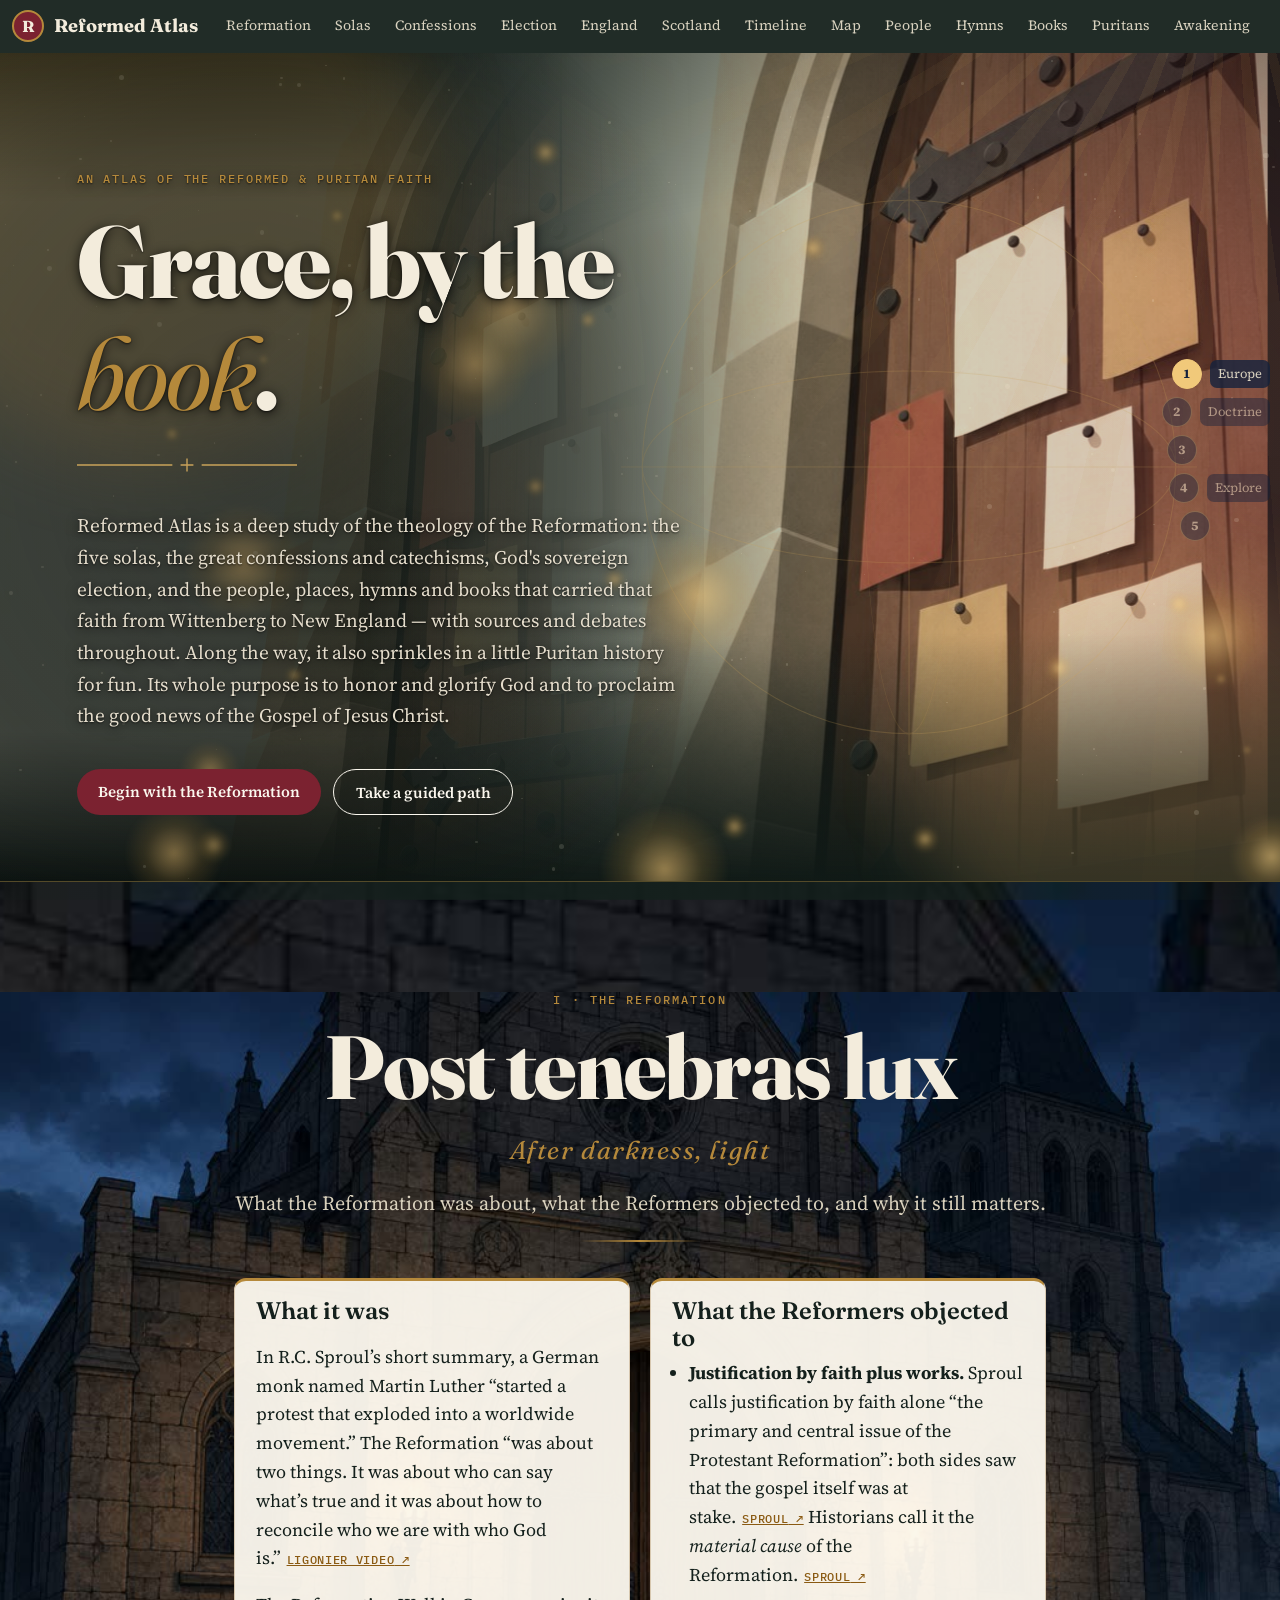
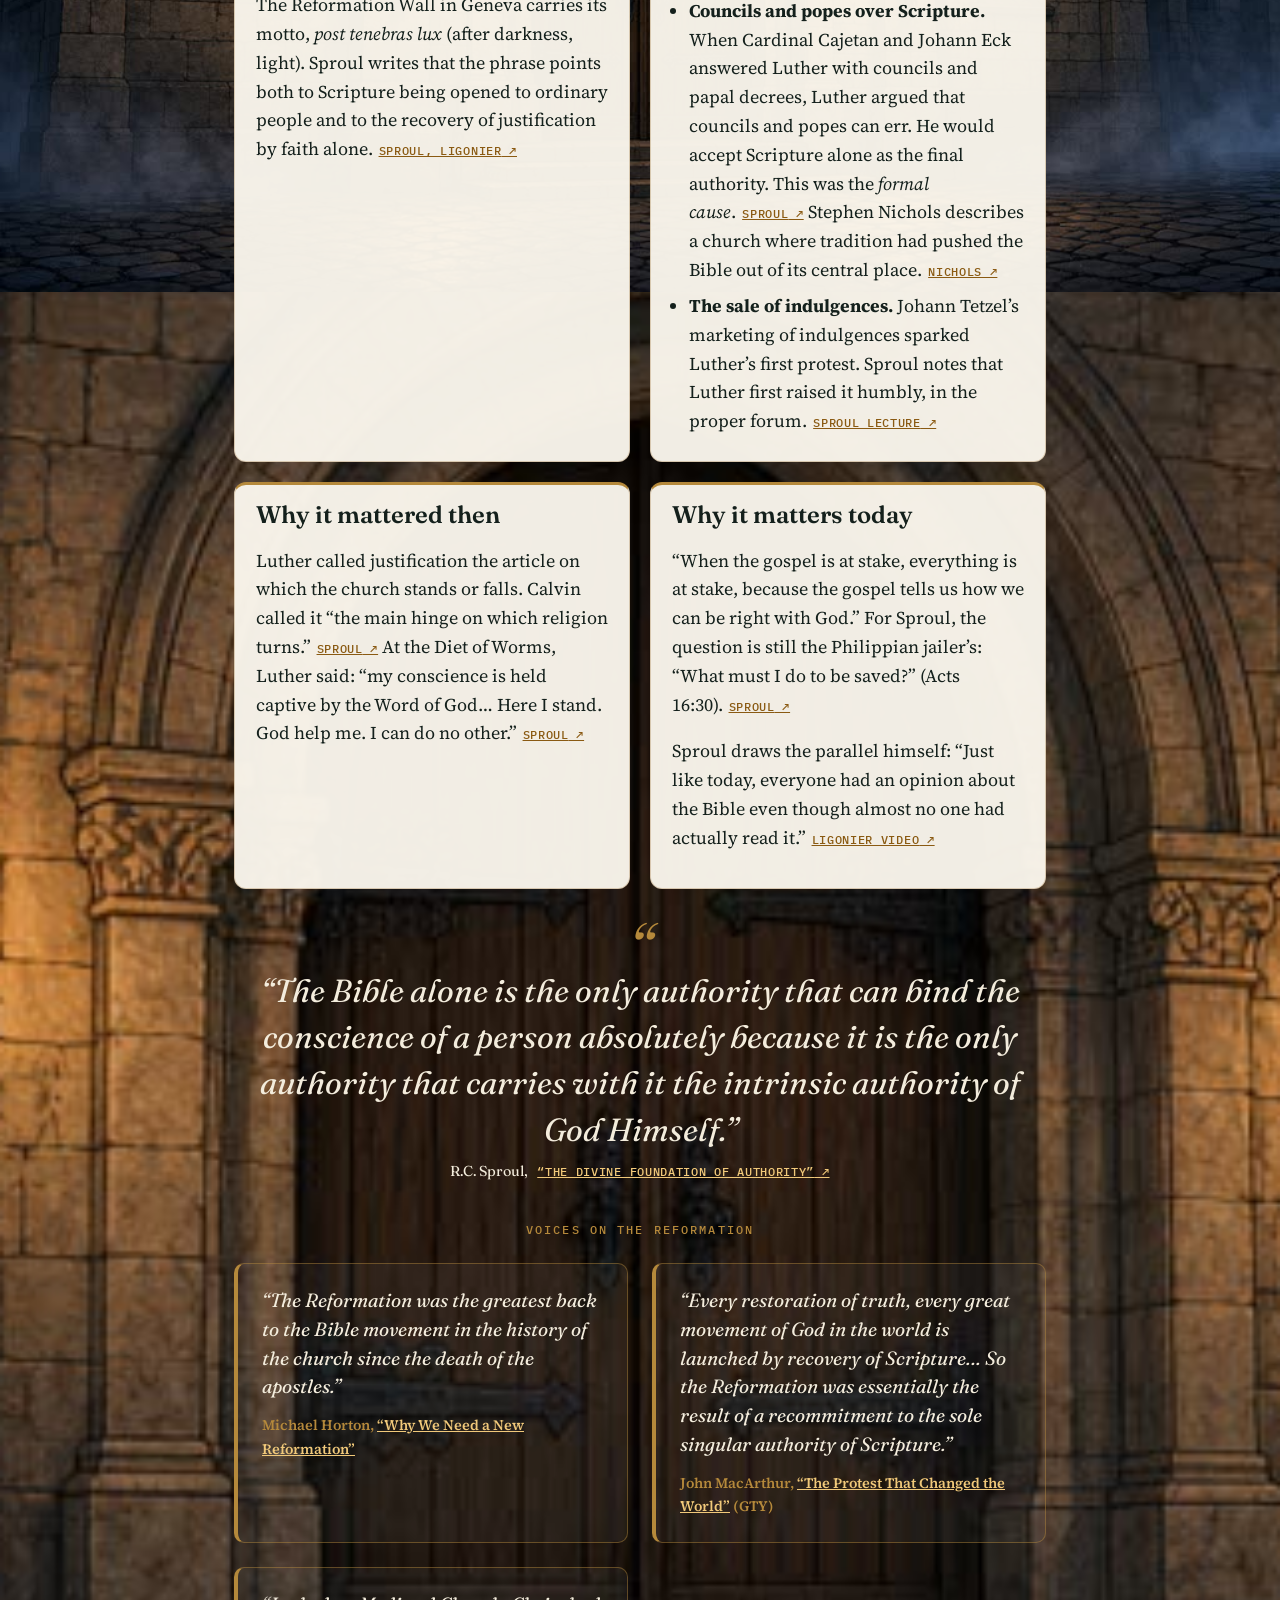
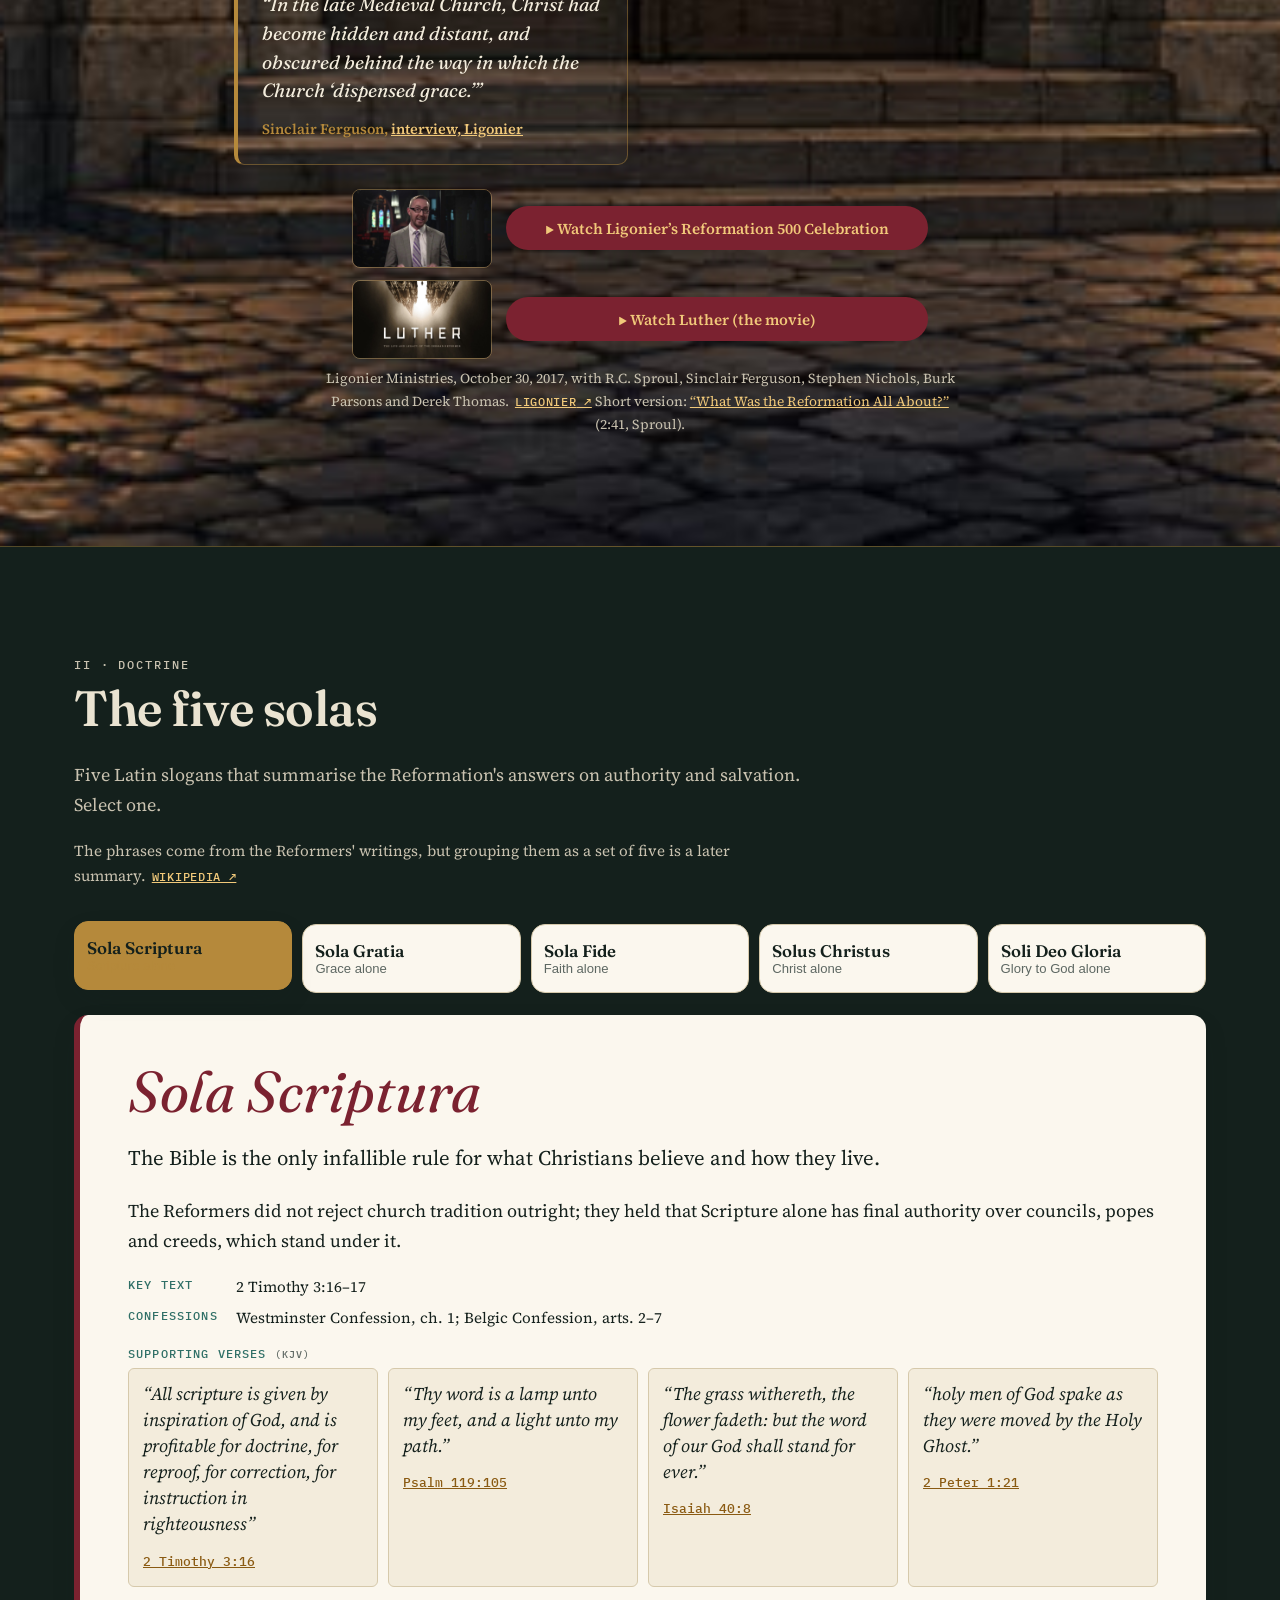
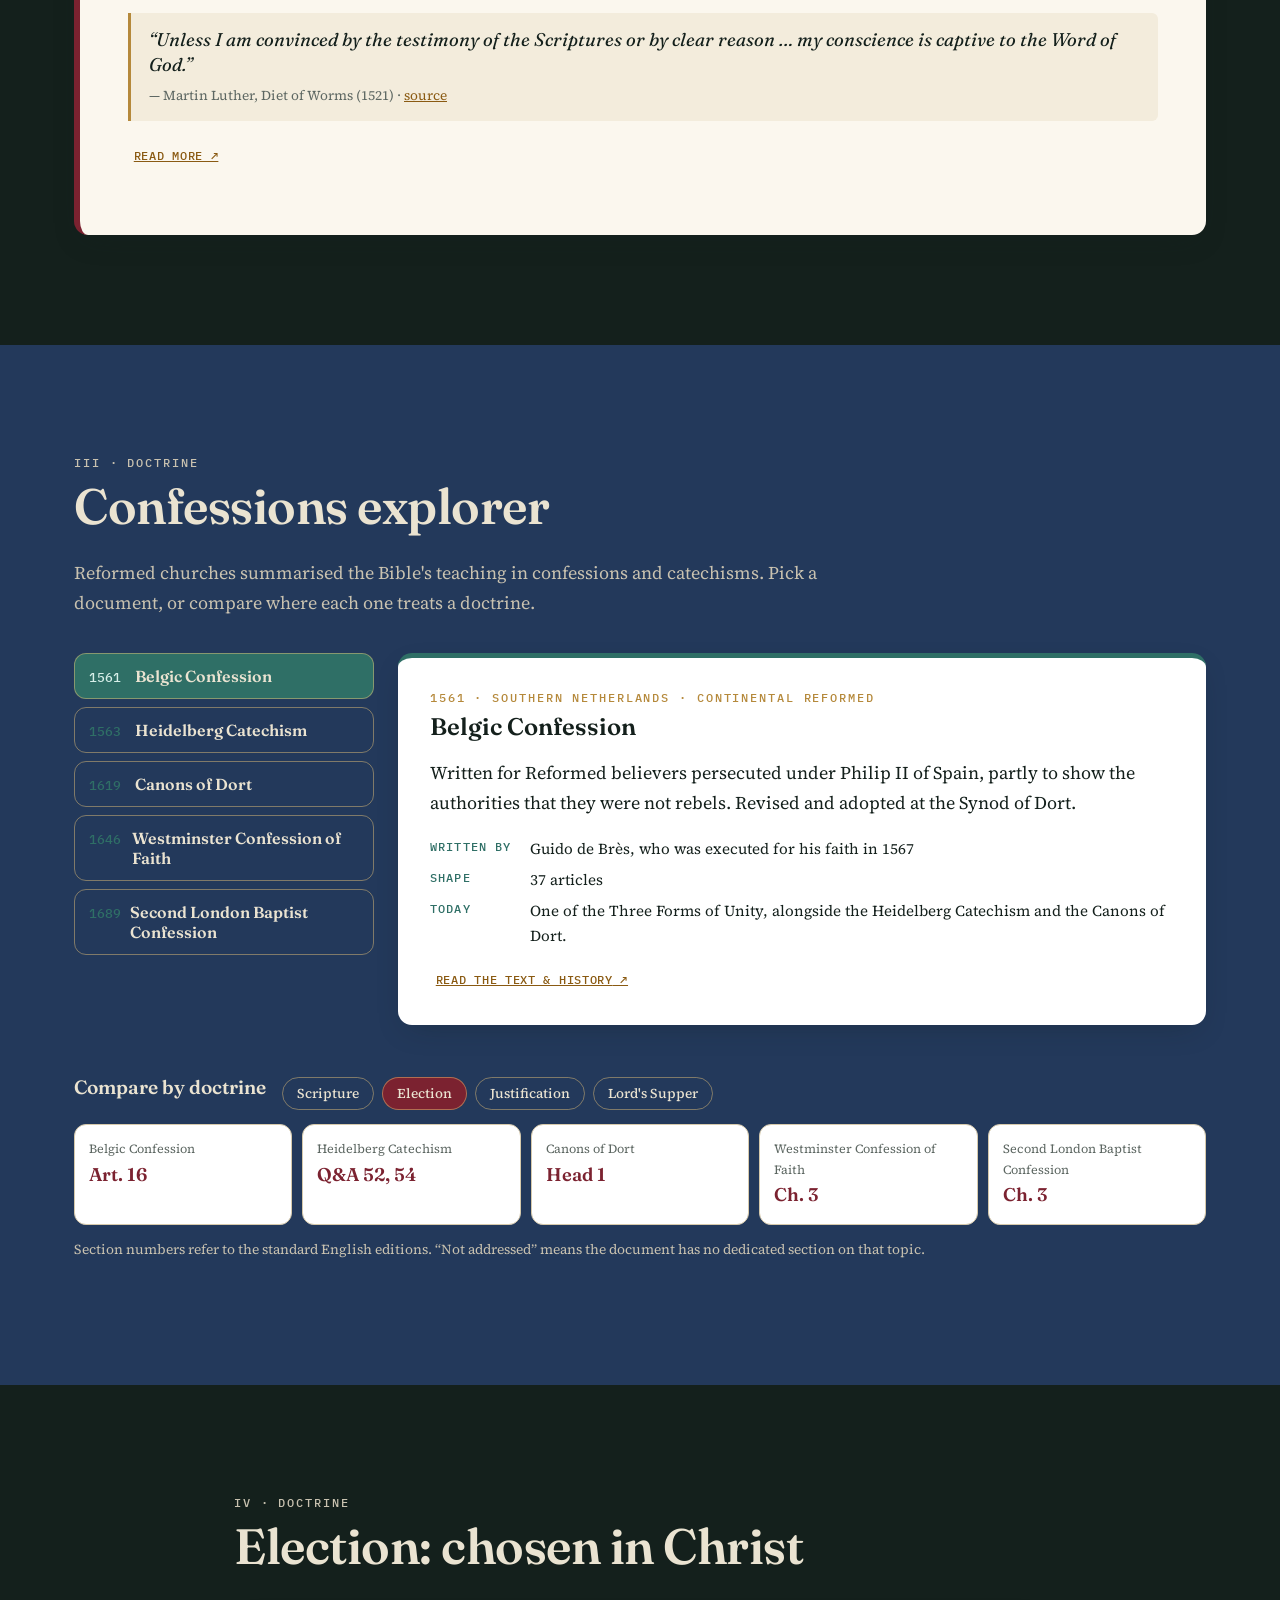
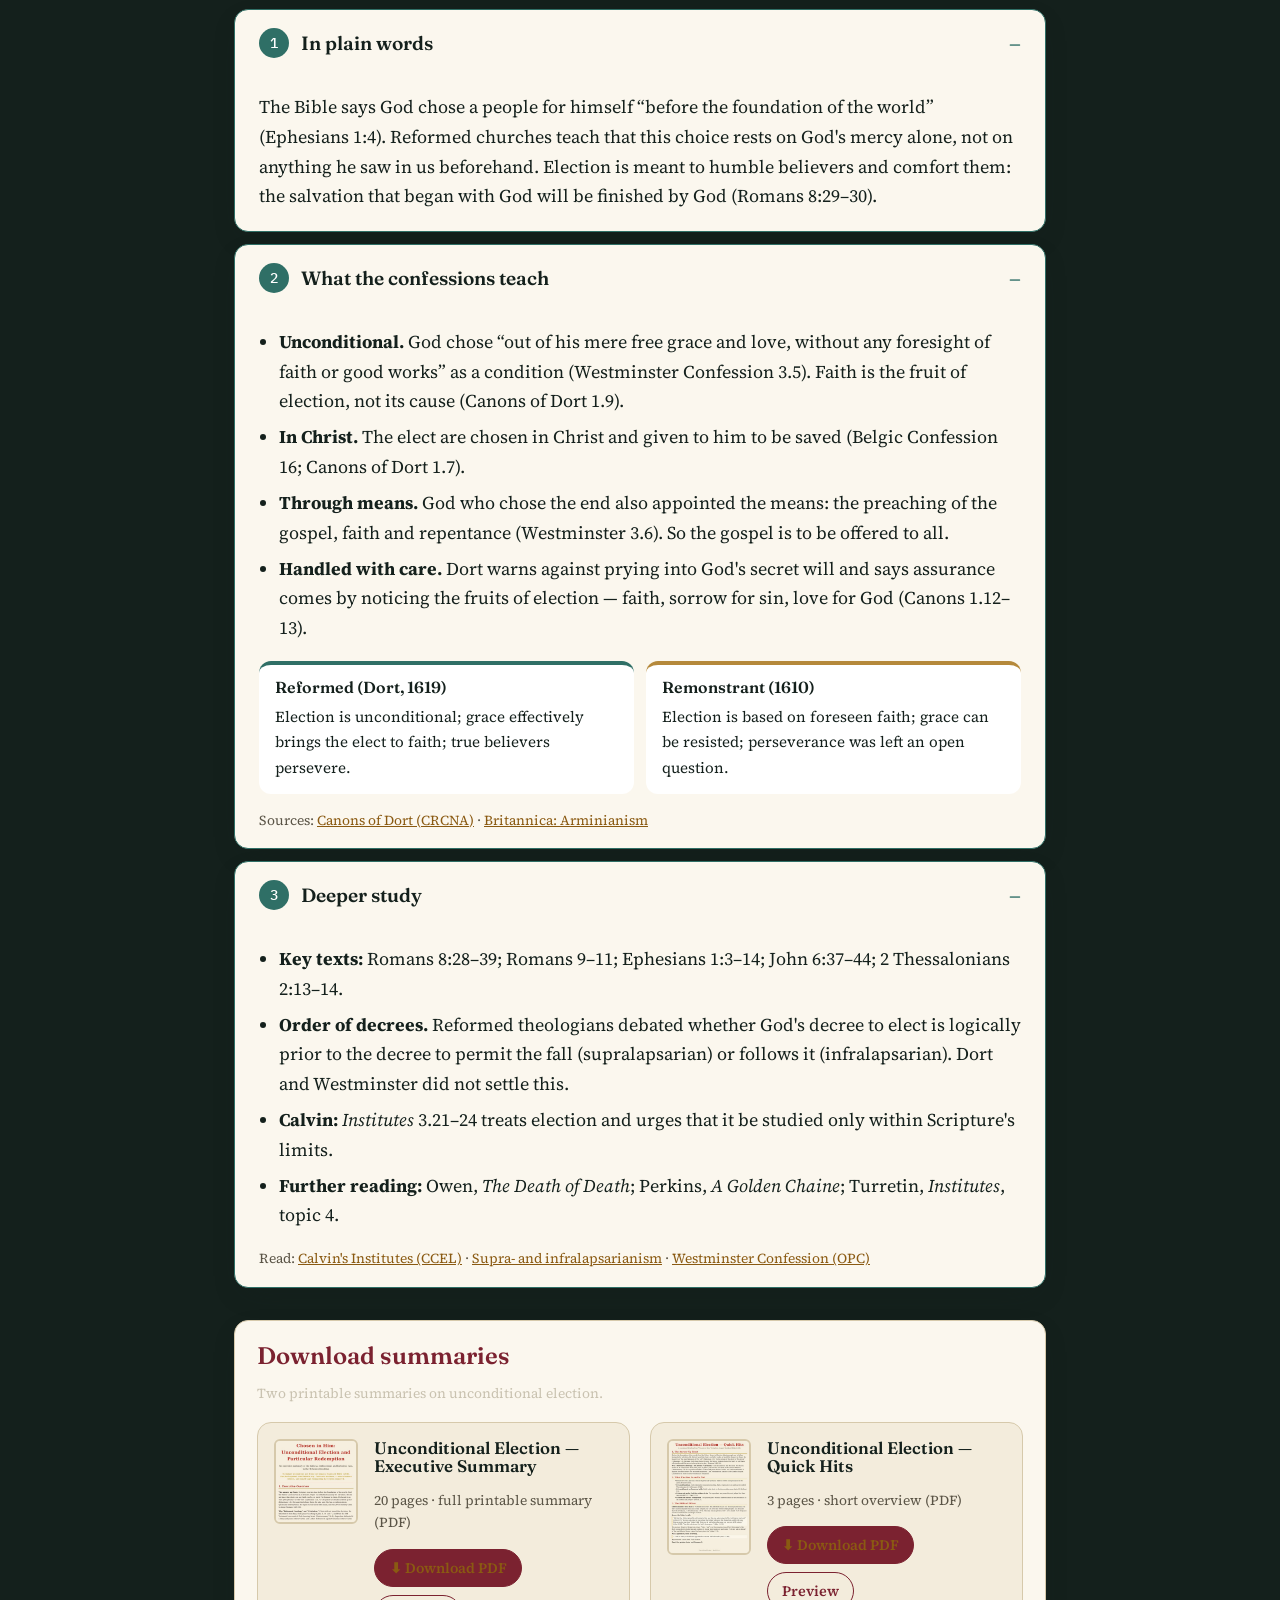
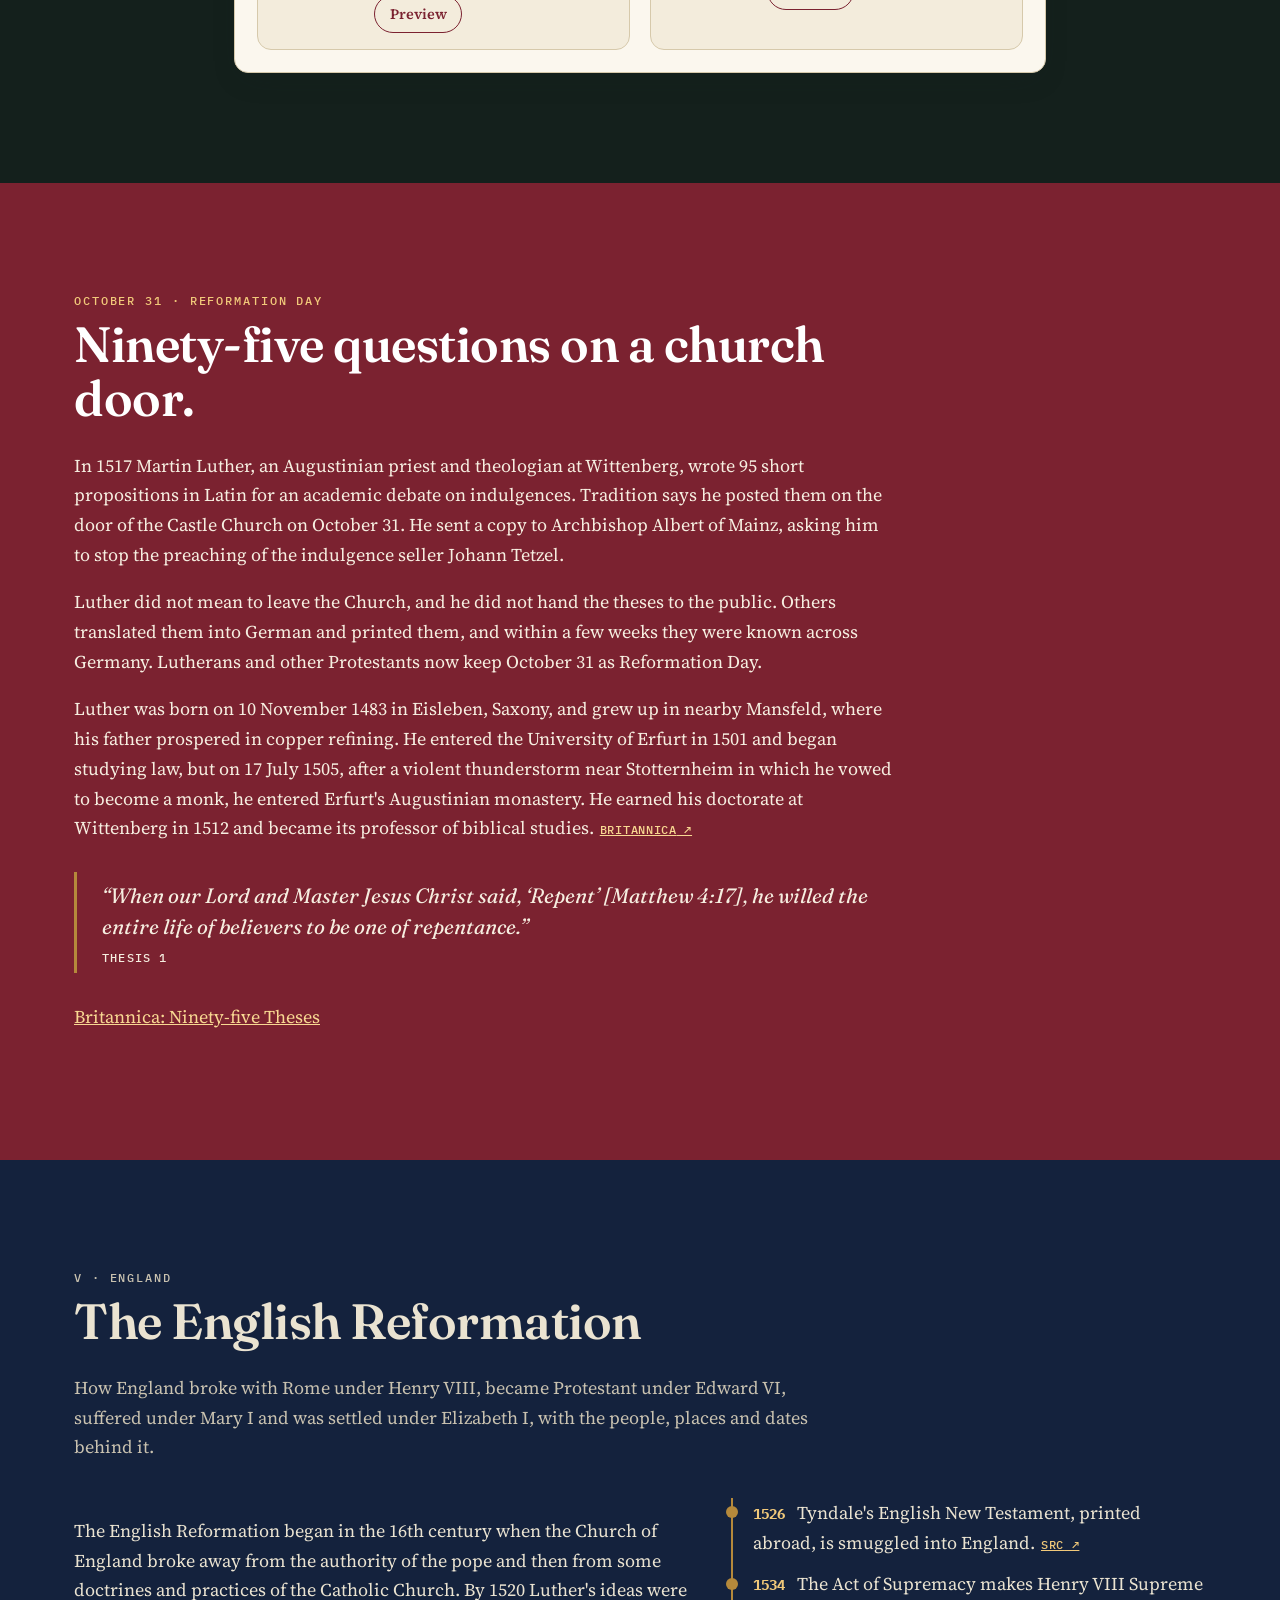
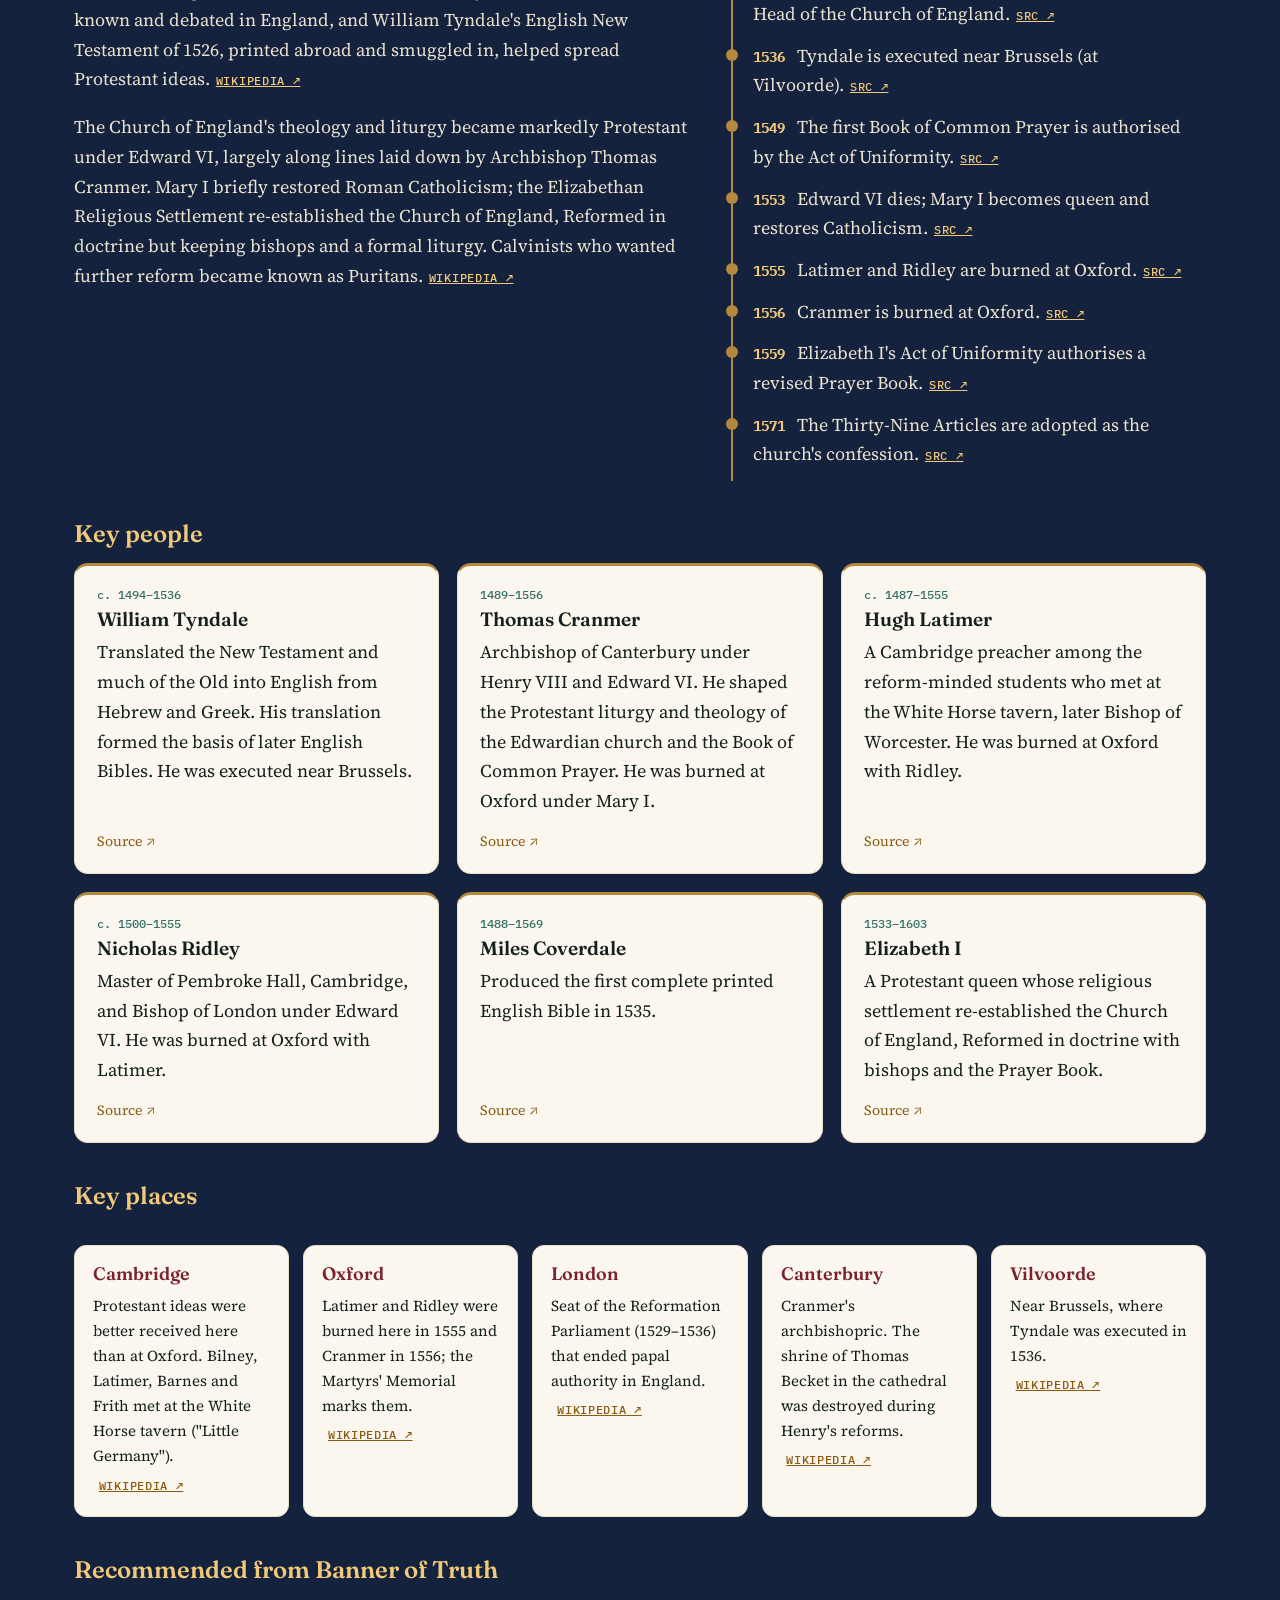
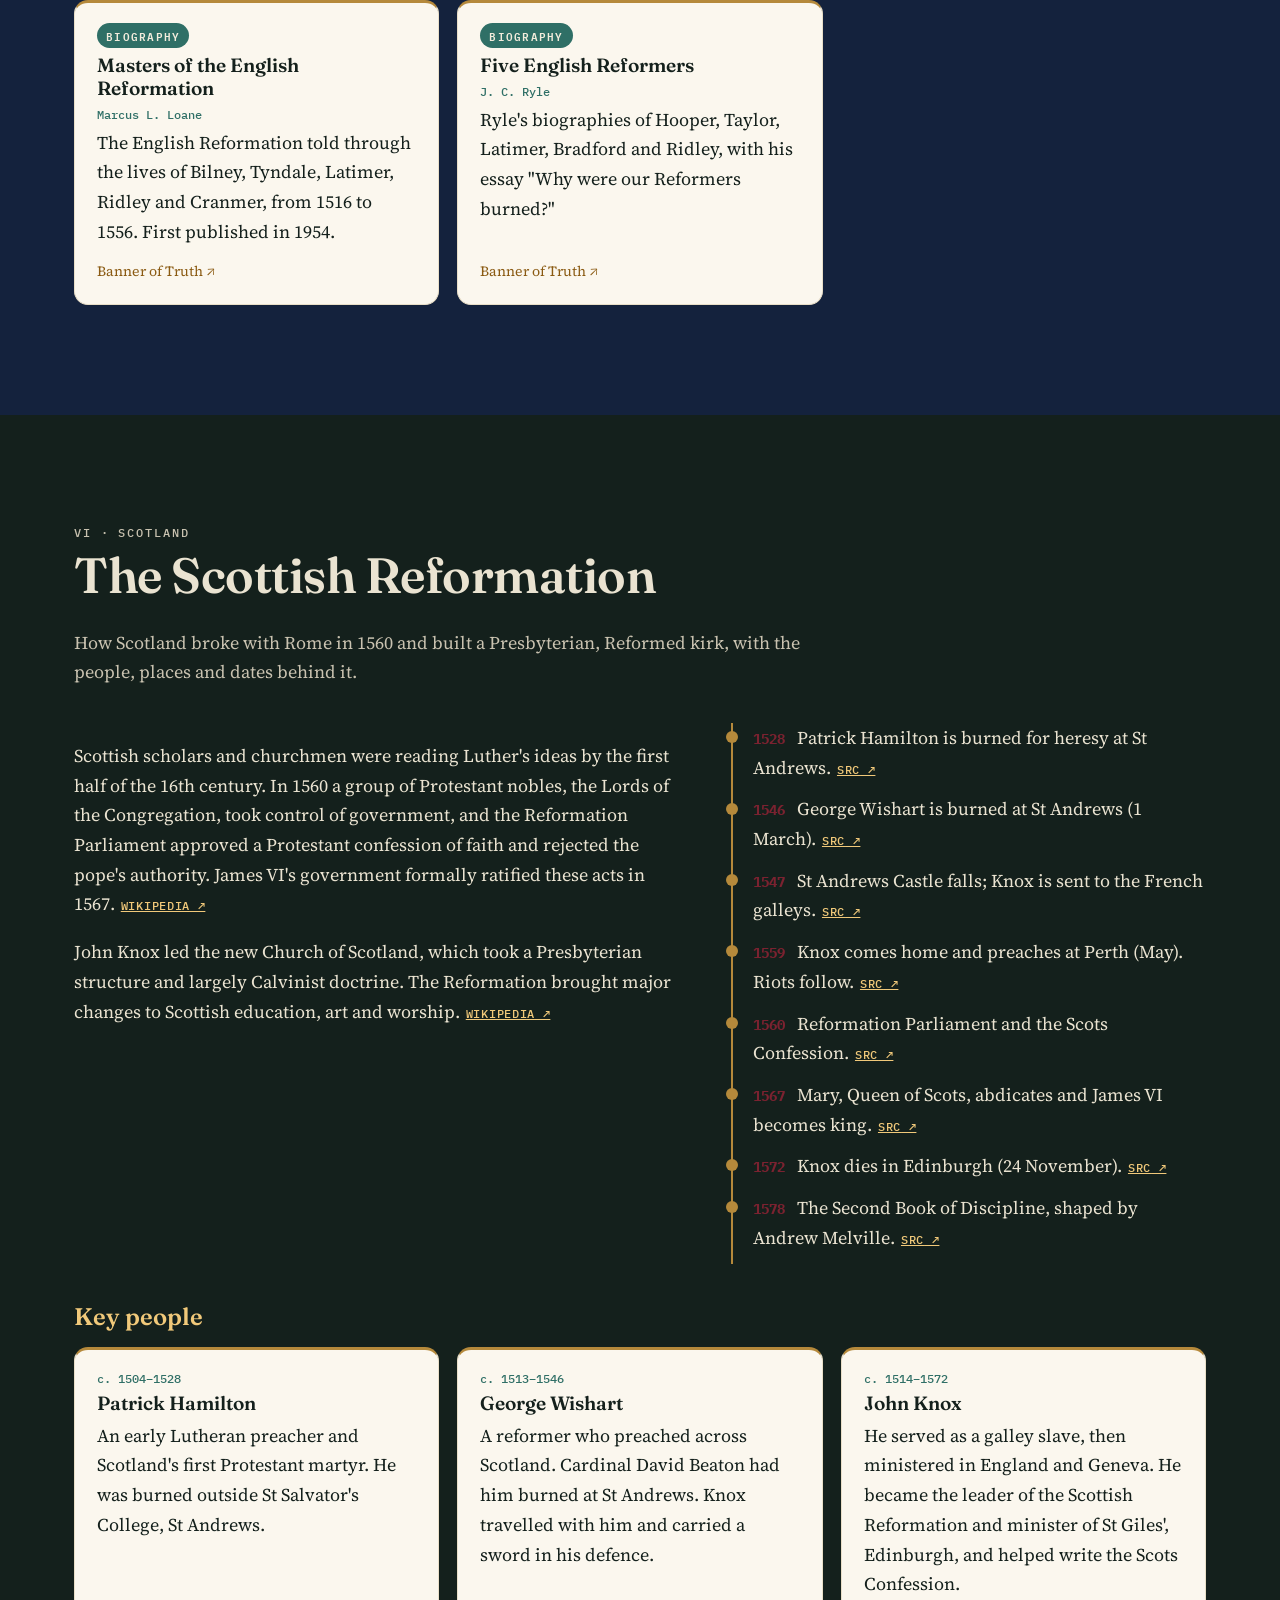
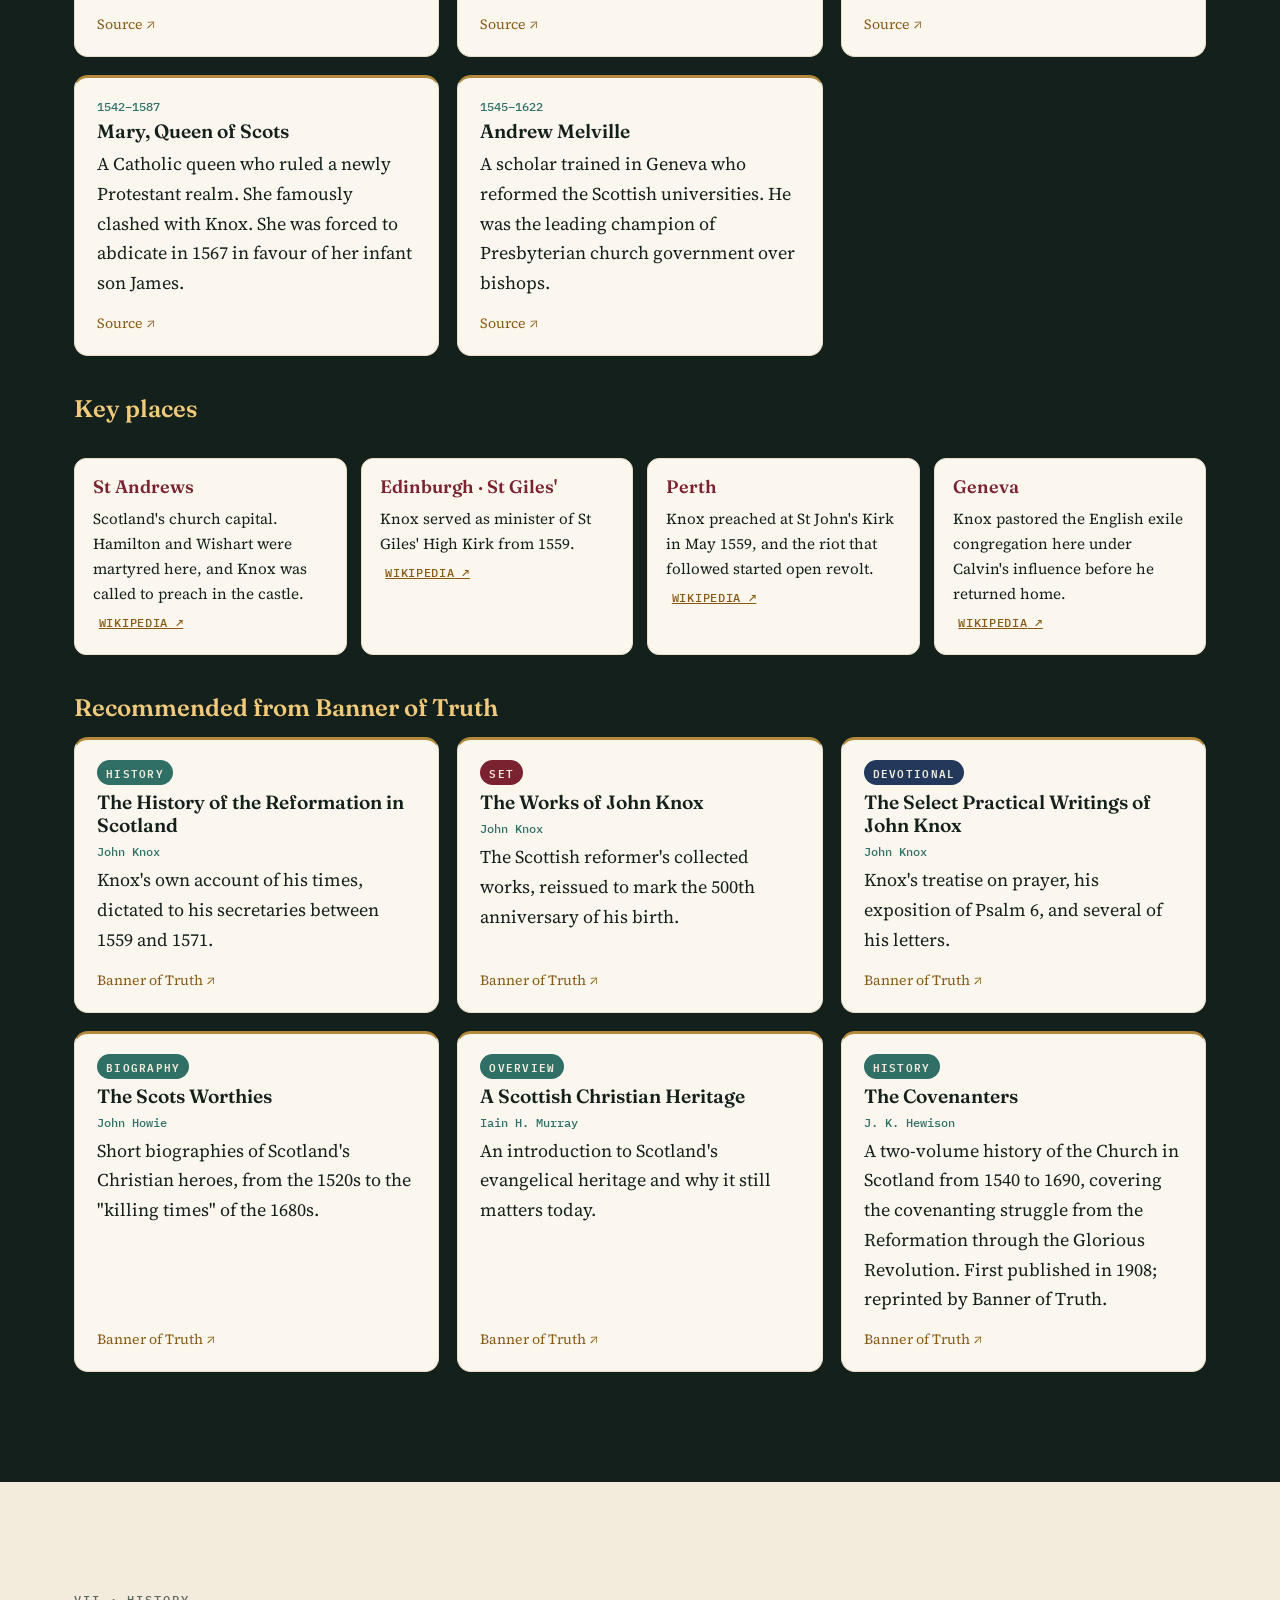
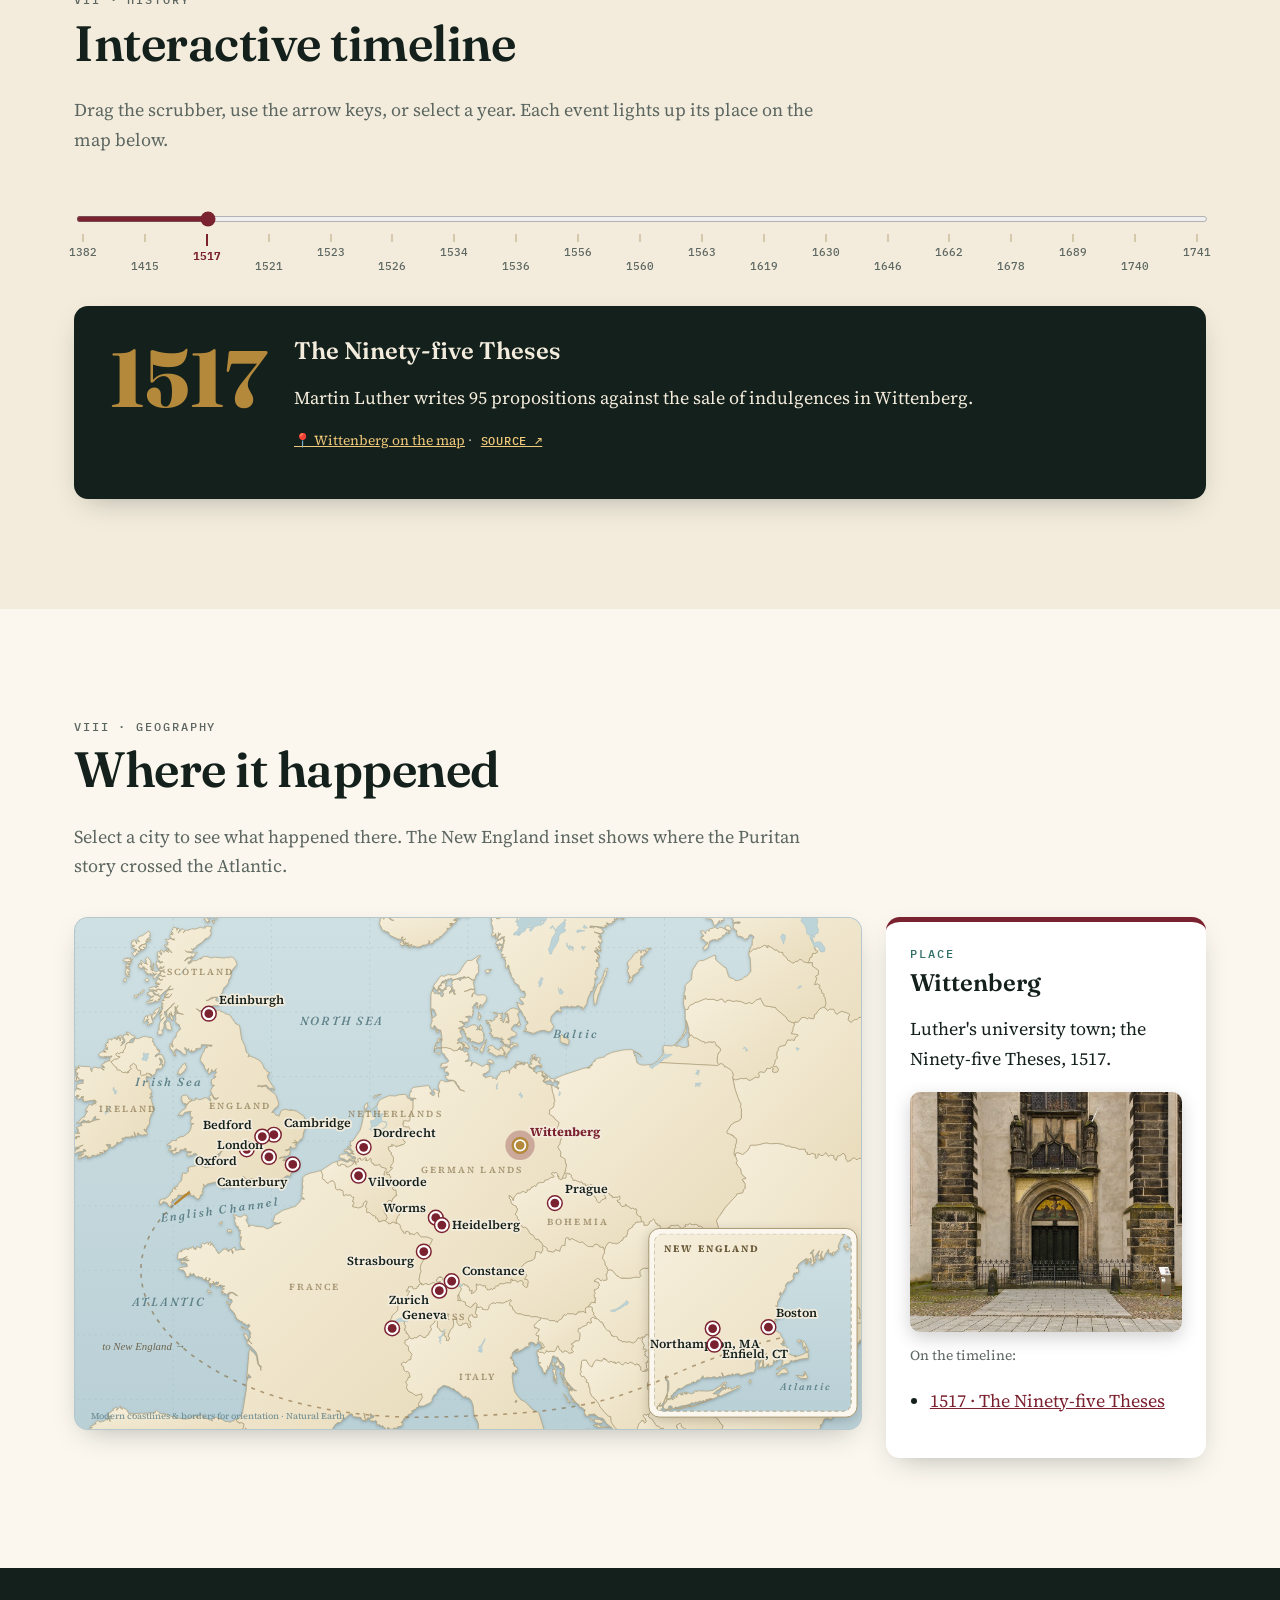
==== commit b329fbf1: "Add Luther's early life to the Reformation Day section" ====
--- a/index.html
+++ b/index.html
@@ -168,6 +168,7 @@
         <h2>Ninety-five questions on a church door.</h2>
         <p>In 1517 Martin Luther, an Augustinian priest and theologian at Wittenberg, wrote 95 short propositions in Latin for an academic debate on indulgences. Tradition says he posted them on the door of the Castle Church on October 31. He sent a copy to Archbishop Albert of Mainz, asking him to stop the preaching of the indulgence seller Johann Tetzel.</p>
         <p>Luther did not mean to leave the Church, and he did not hand the theses to the public. Others translated them into German and printed them, and within a few weeks they were known across Germany. Lutherans and other Protestants now keep October 31 as Reformation Day.</p>
+        <p>Luther was born on 10 November 1483 in Eisleben, Saxony, and grew up in nearby Mansfeld, where his father prospered in copper refining. He entered the University of Erfurt in 1501 and began studying law, but on 17 July 1505, after a violent thunderstorm near Stotternheim in which he vowed to become a monk, he entered Erfurt's Augustinian monastery. He earned his doctorate at Wittenberg in 1512 and became its professor of biblical studies.<a class="src" href="https://www.britannica.com/biography/Martin-Luther" target="_blank" rel="noopener">Britannica</a></p>
         <blockquote>“When our Lord and Master Jesus Christ said, ‘Repent’ [Matthew 4:17], he willed the entire life of believers to be one of repentance.” <cite>Thesis 1</cite></blockquote>
         <p><a href="https://www.britannica.com/event/Ninety-five-Theses" target="_blank" rel="noopener noreferrer">Britannica: Ninety-five Theses</a></p>
       </div>
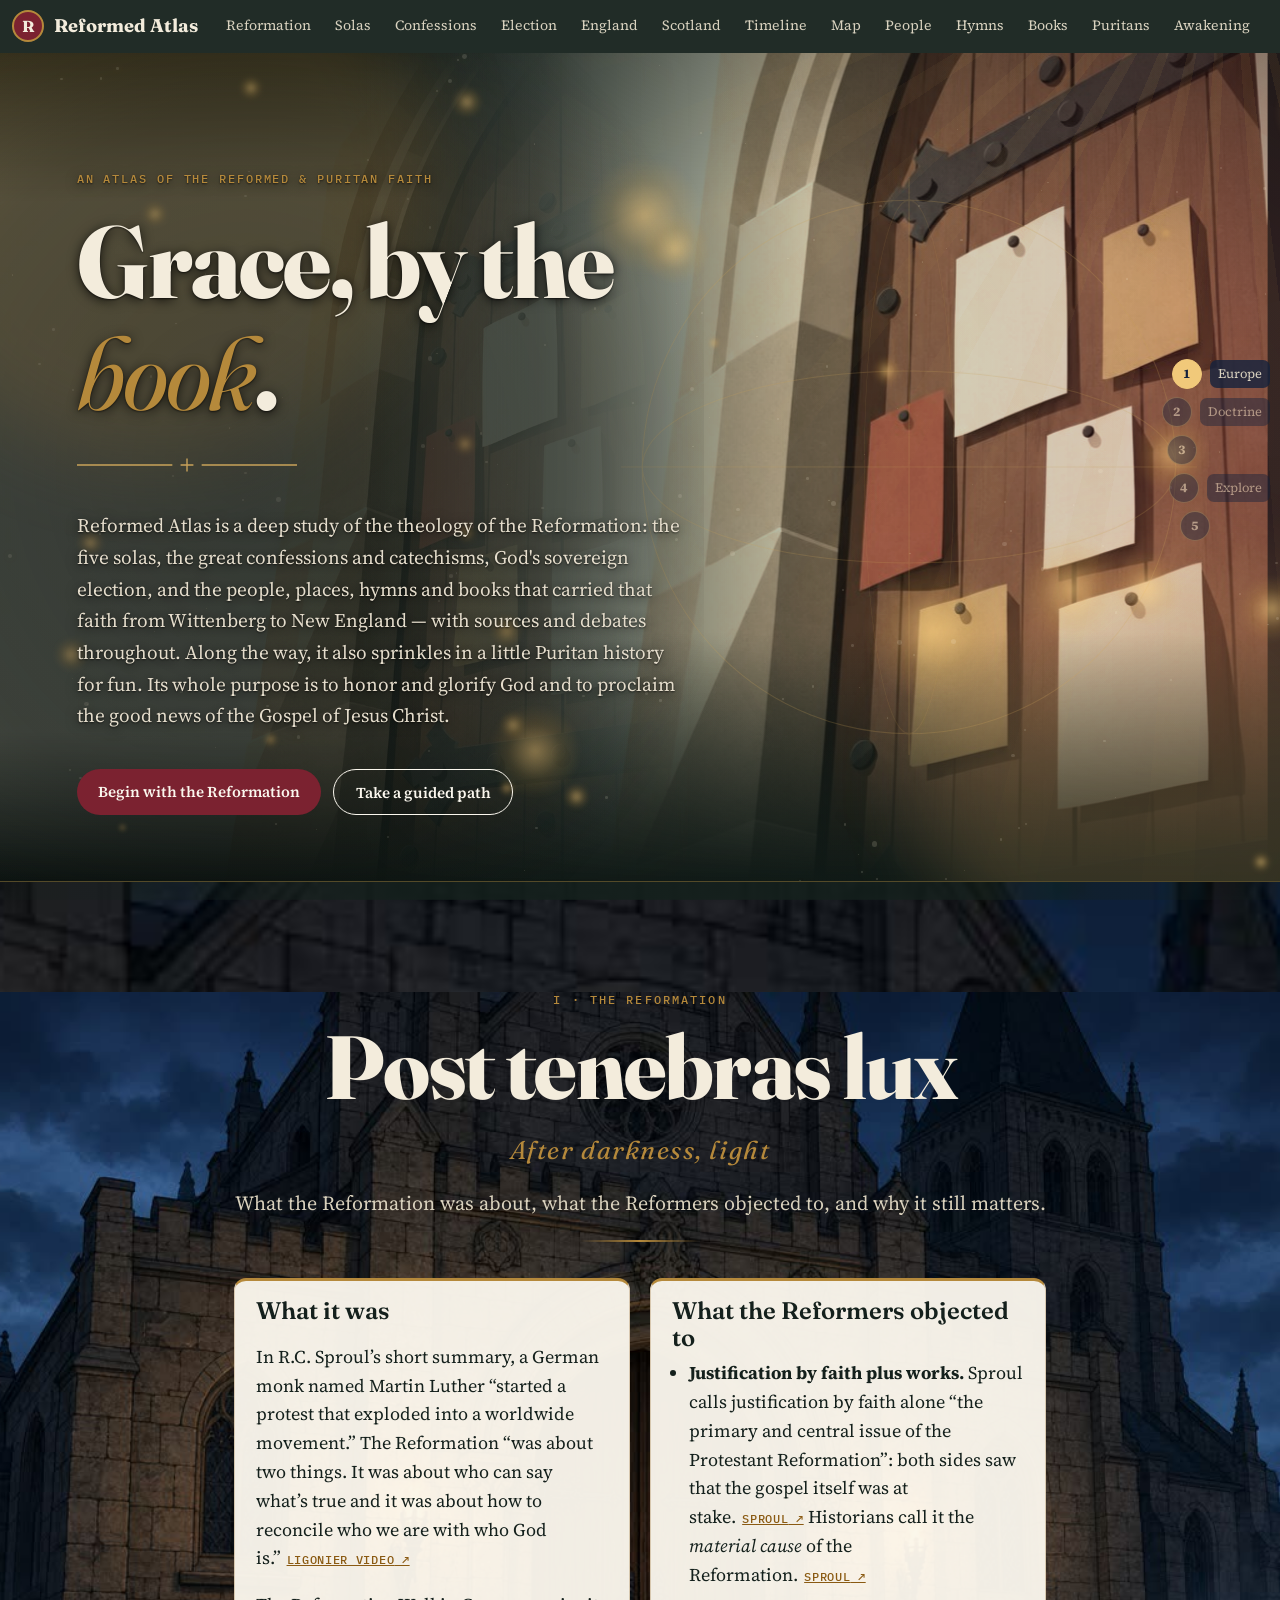
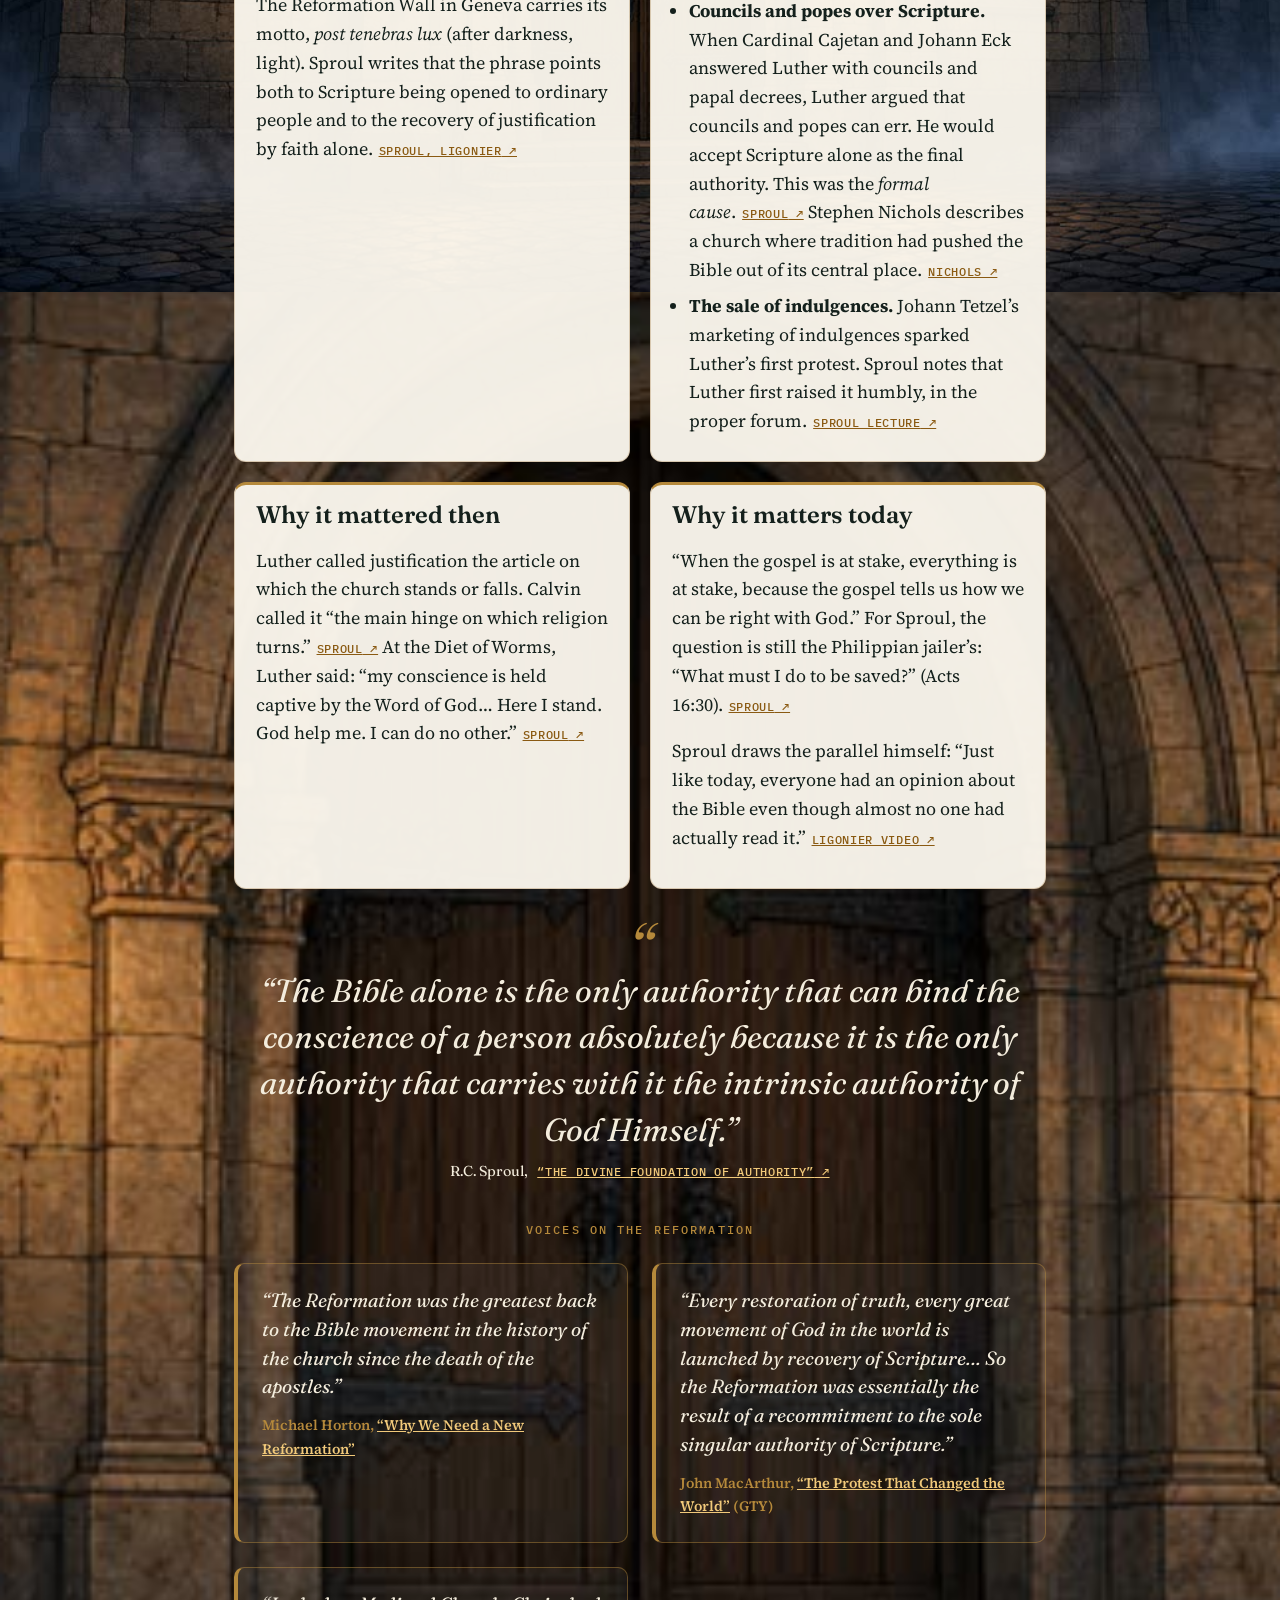
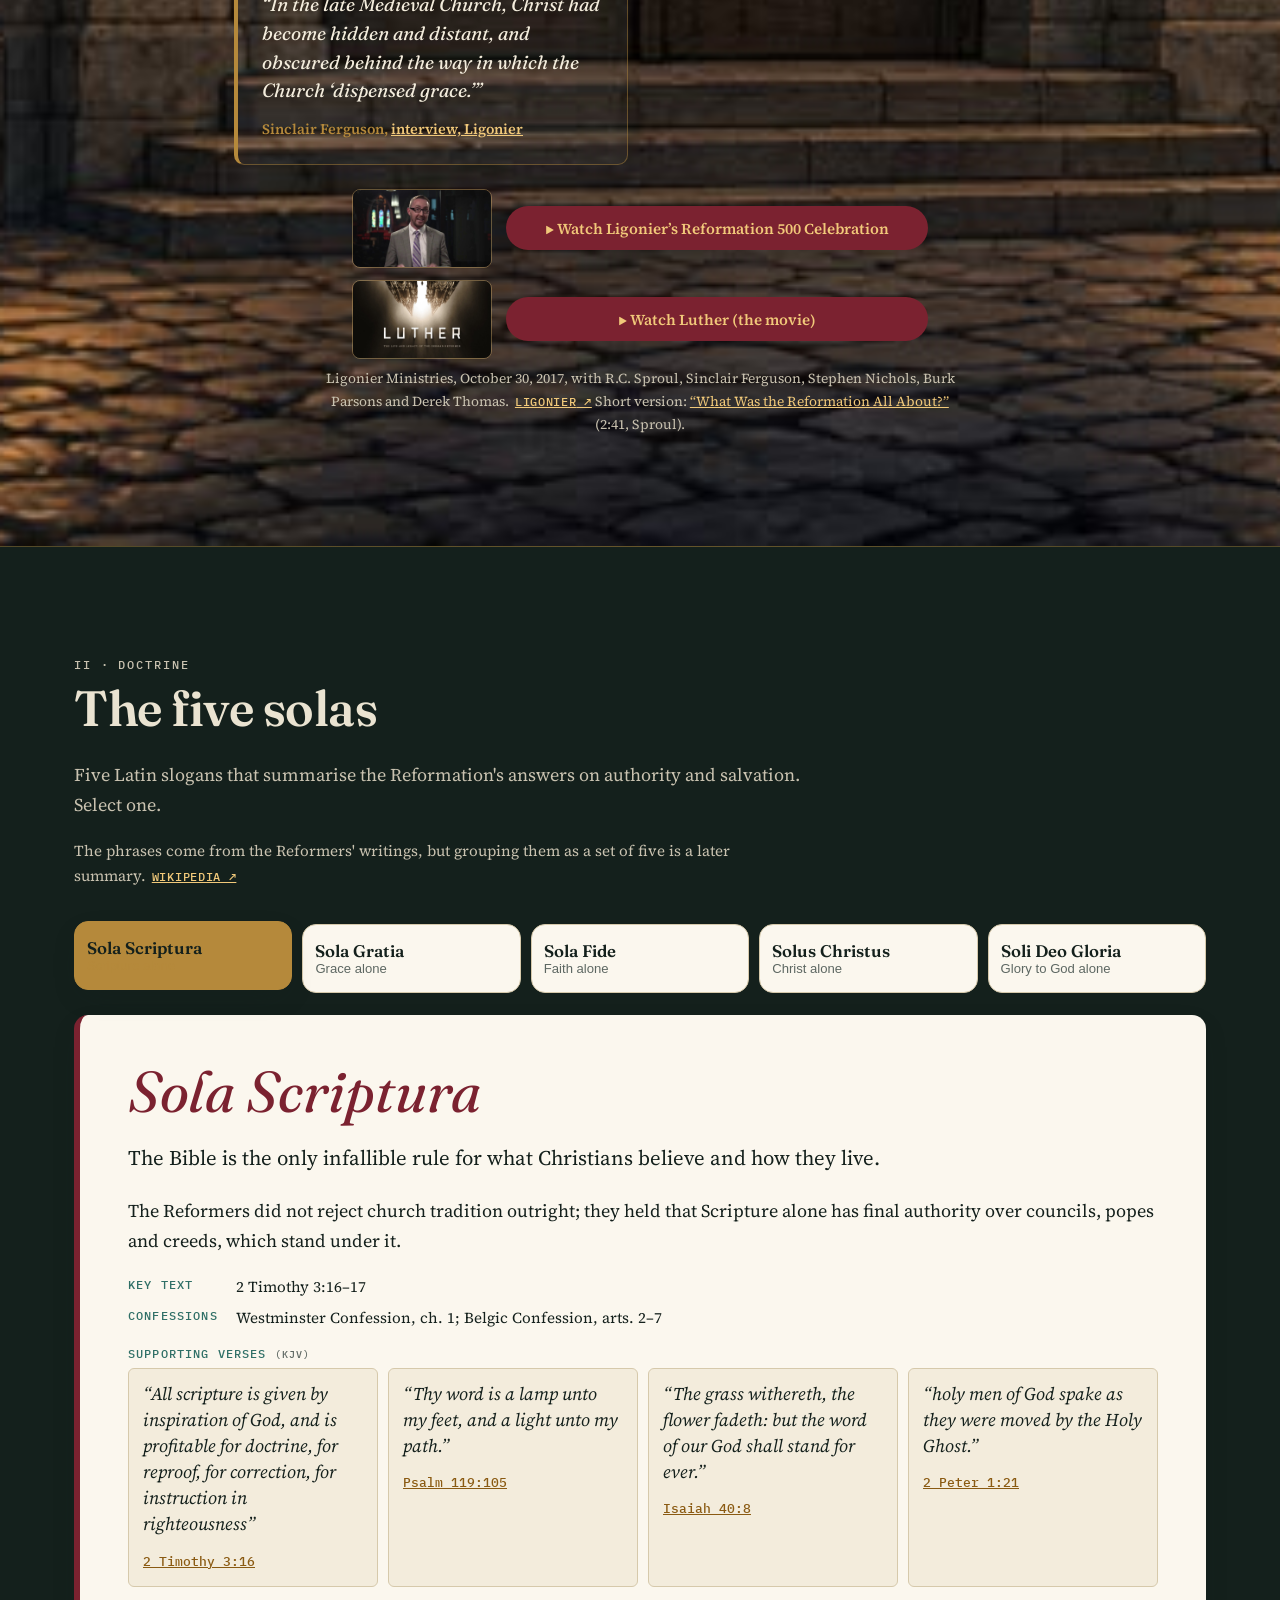
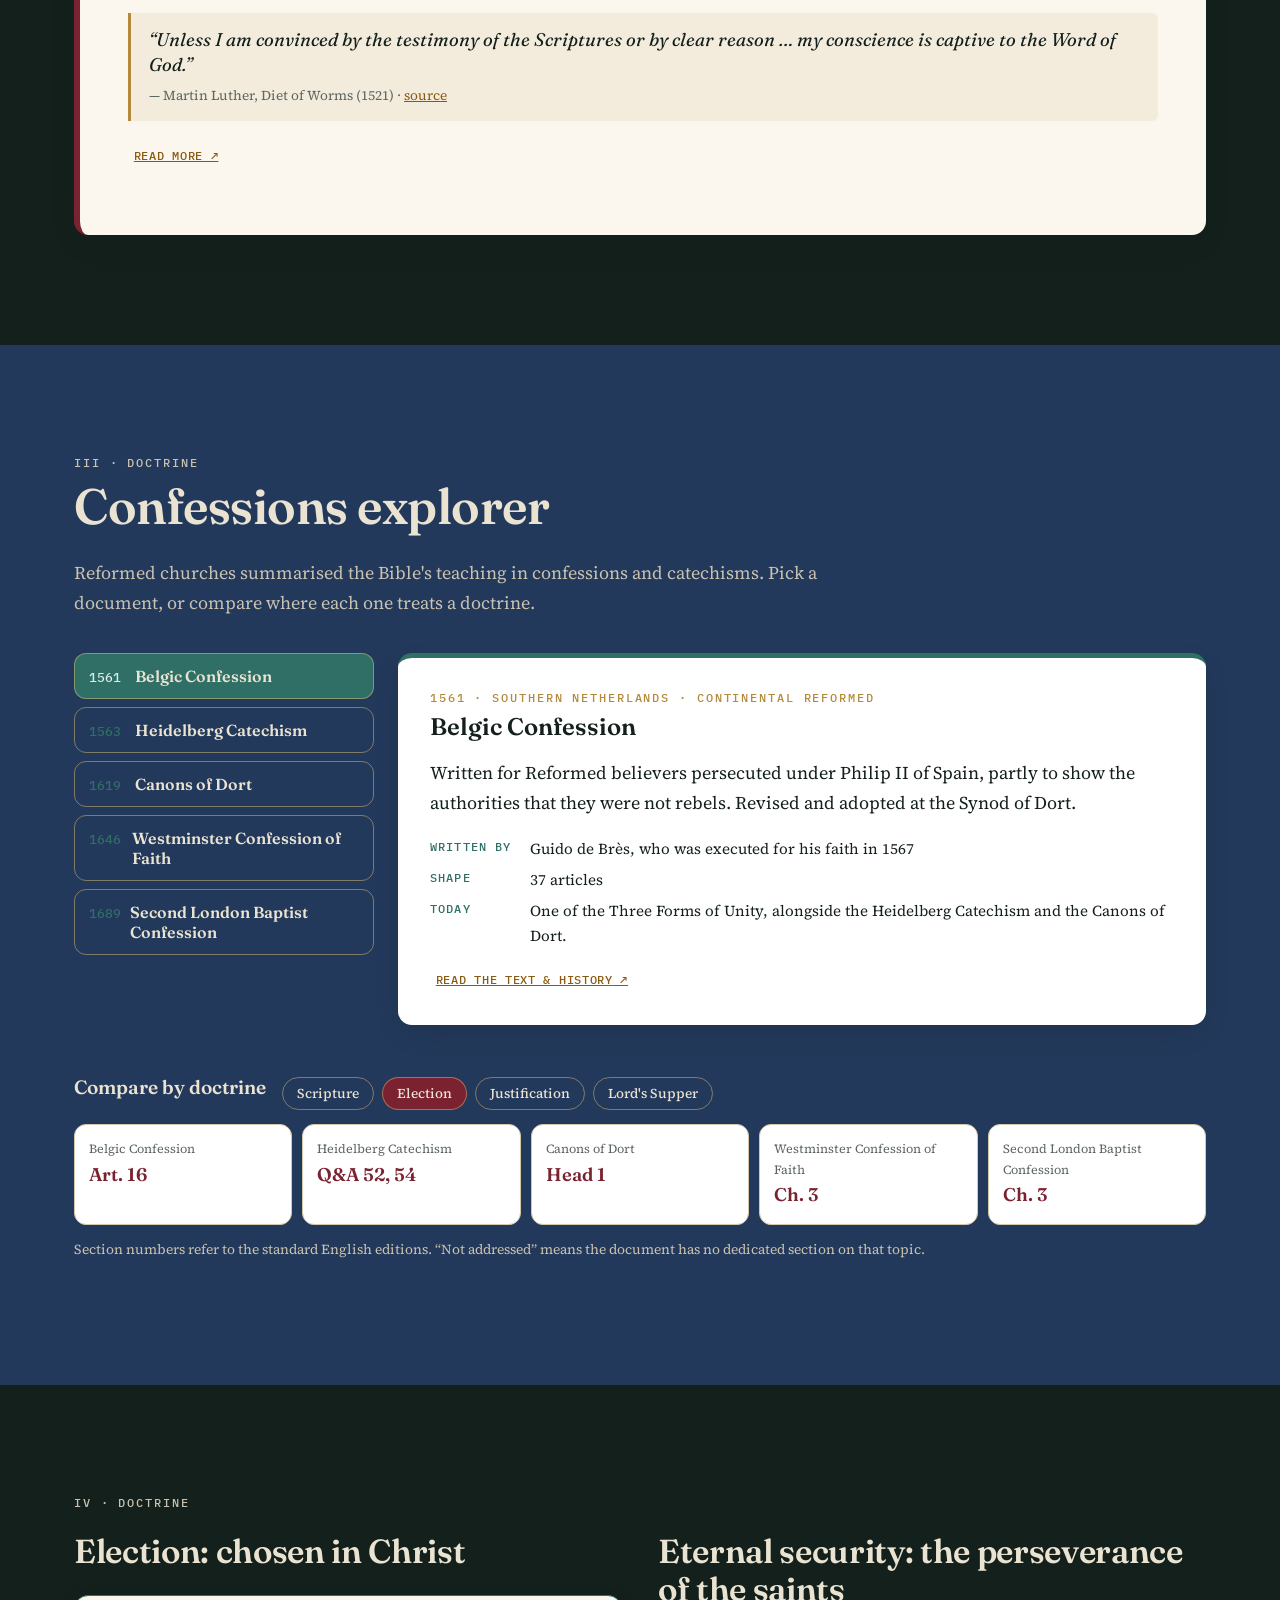
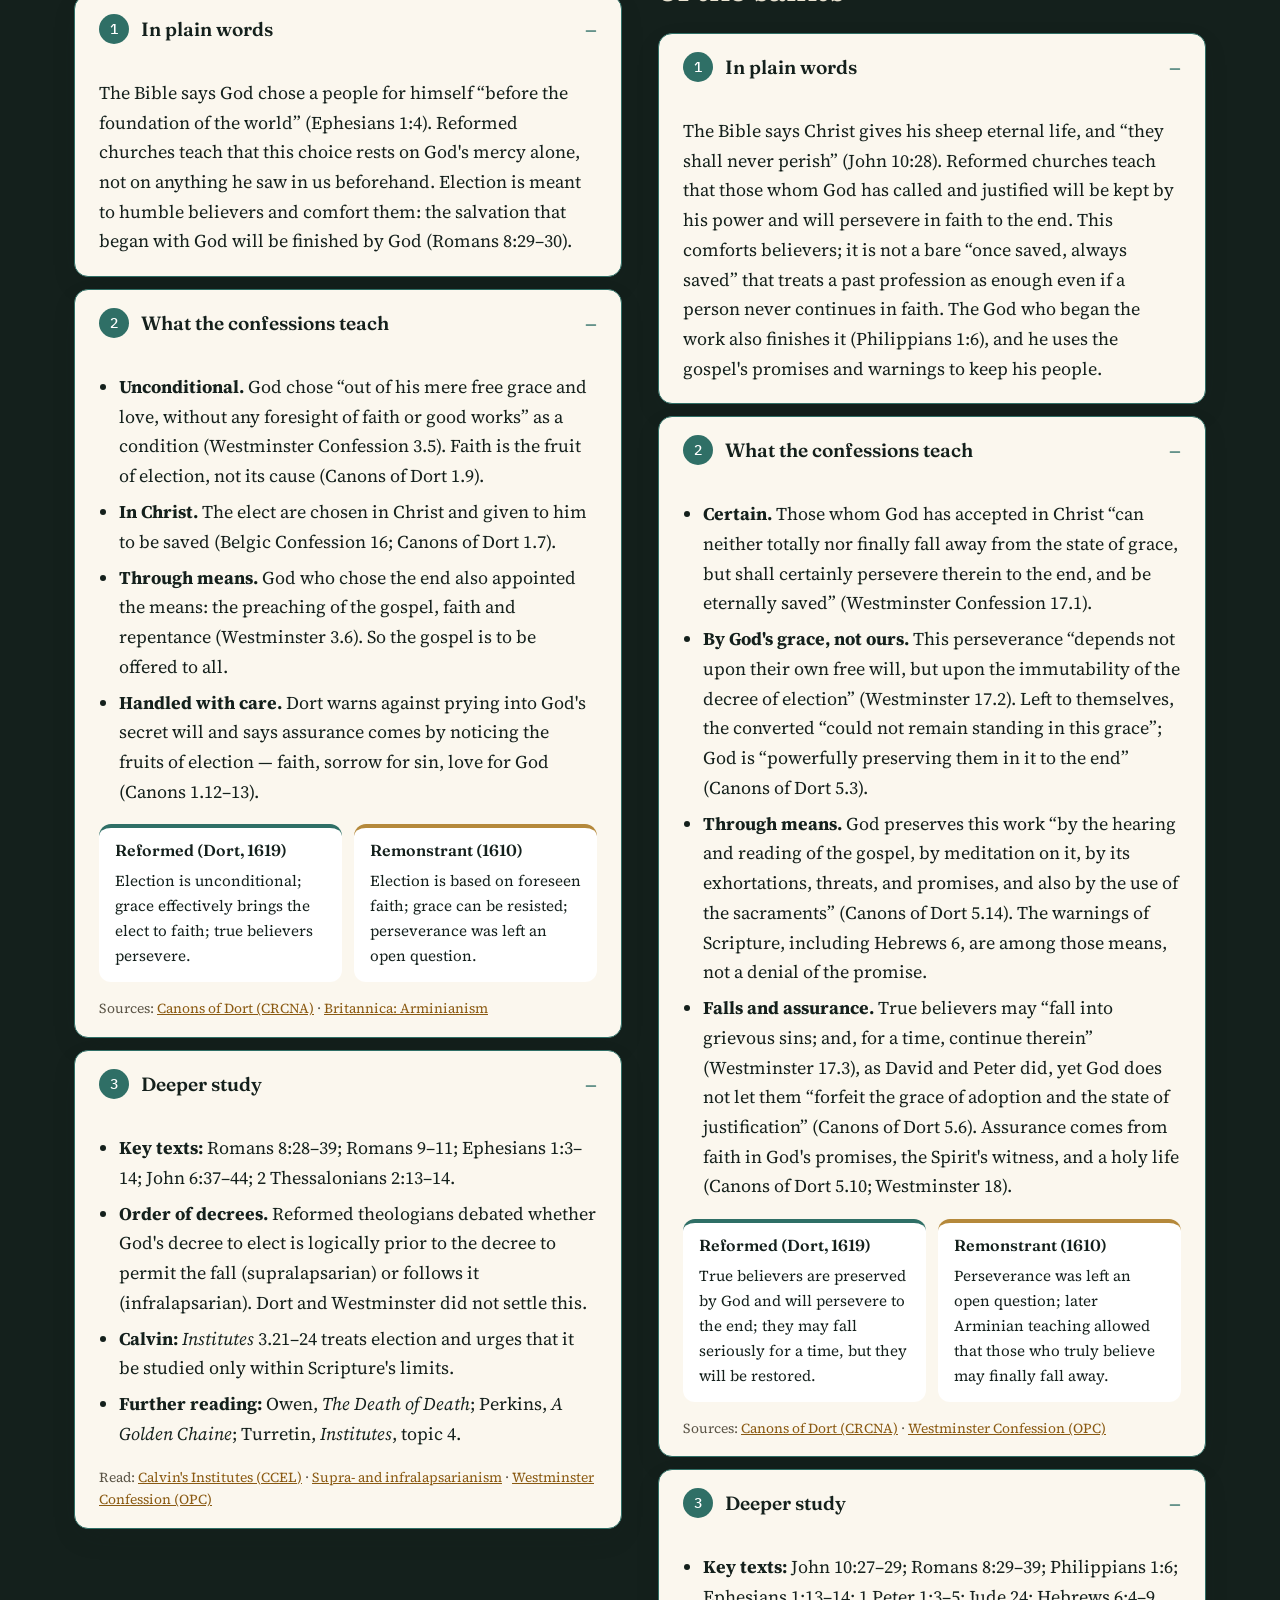
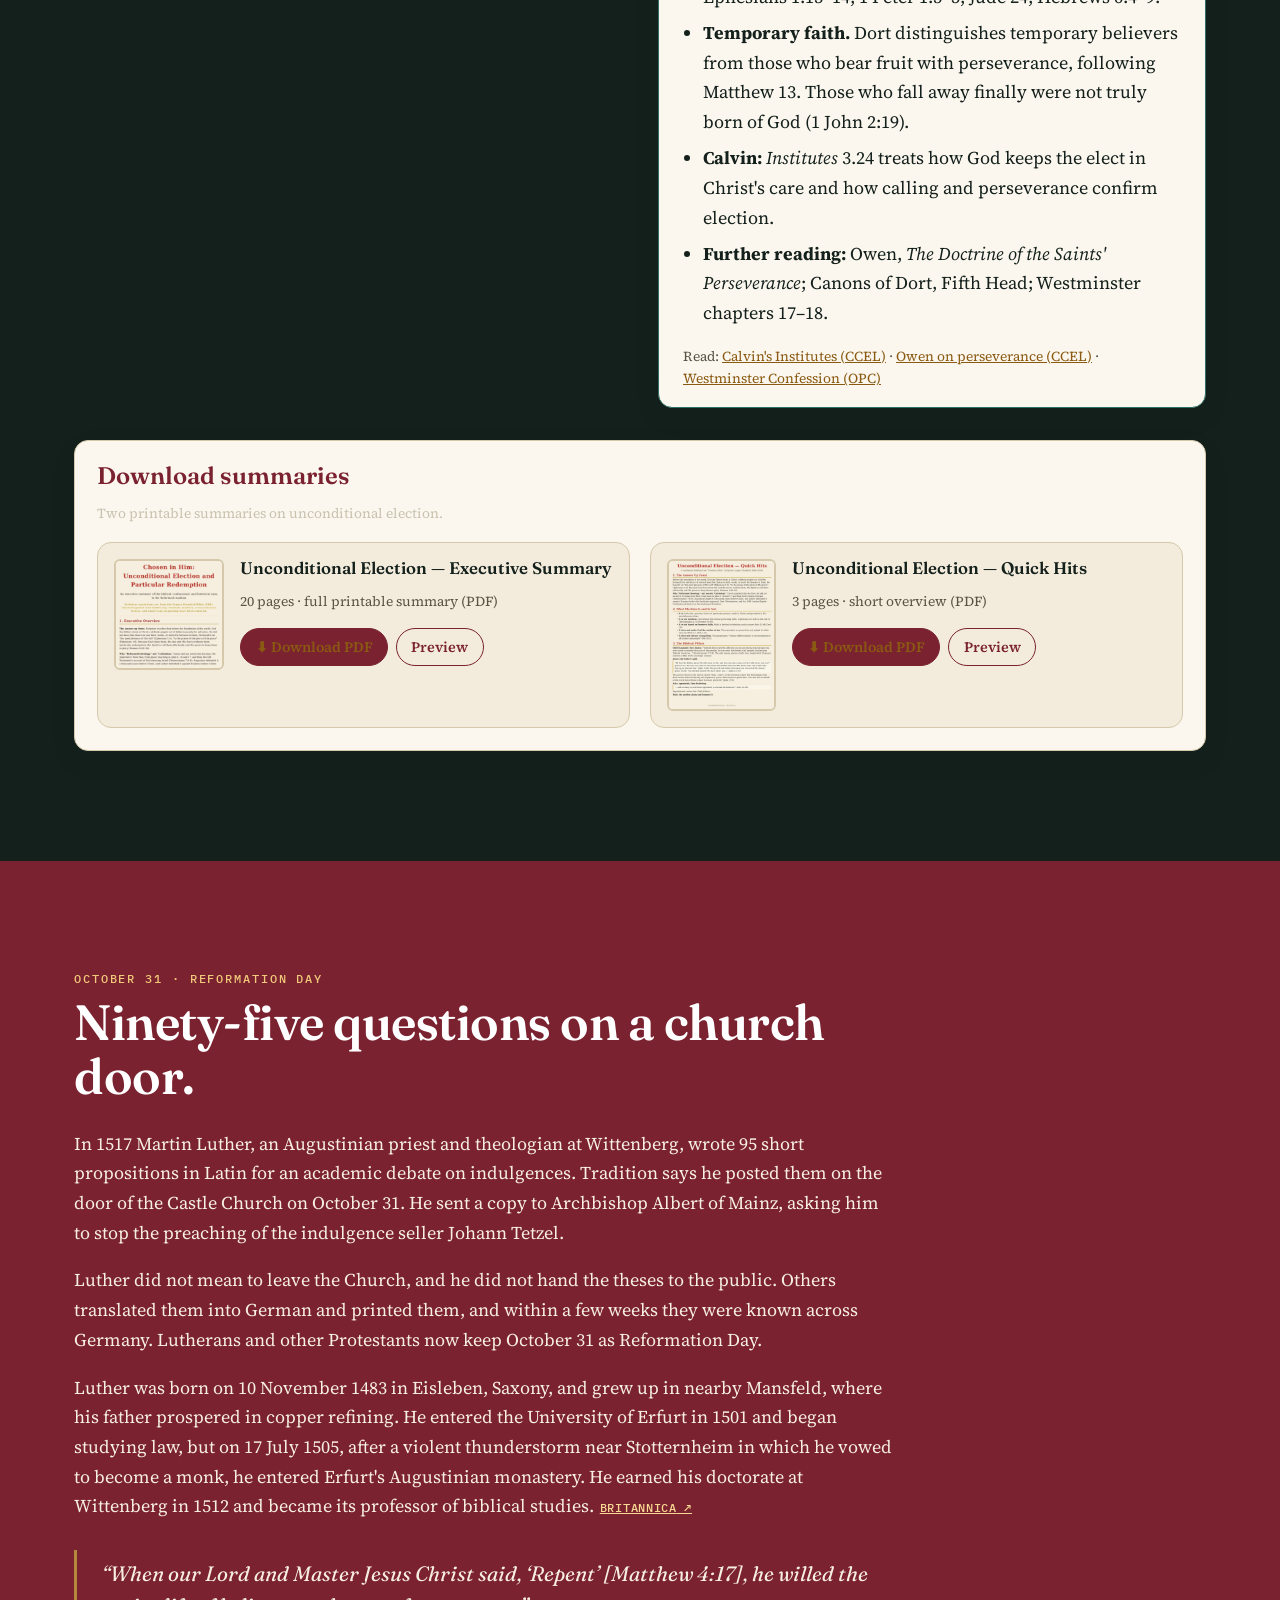
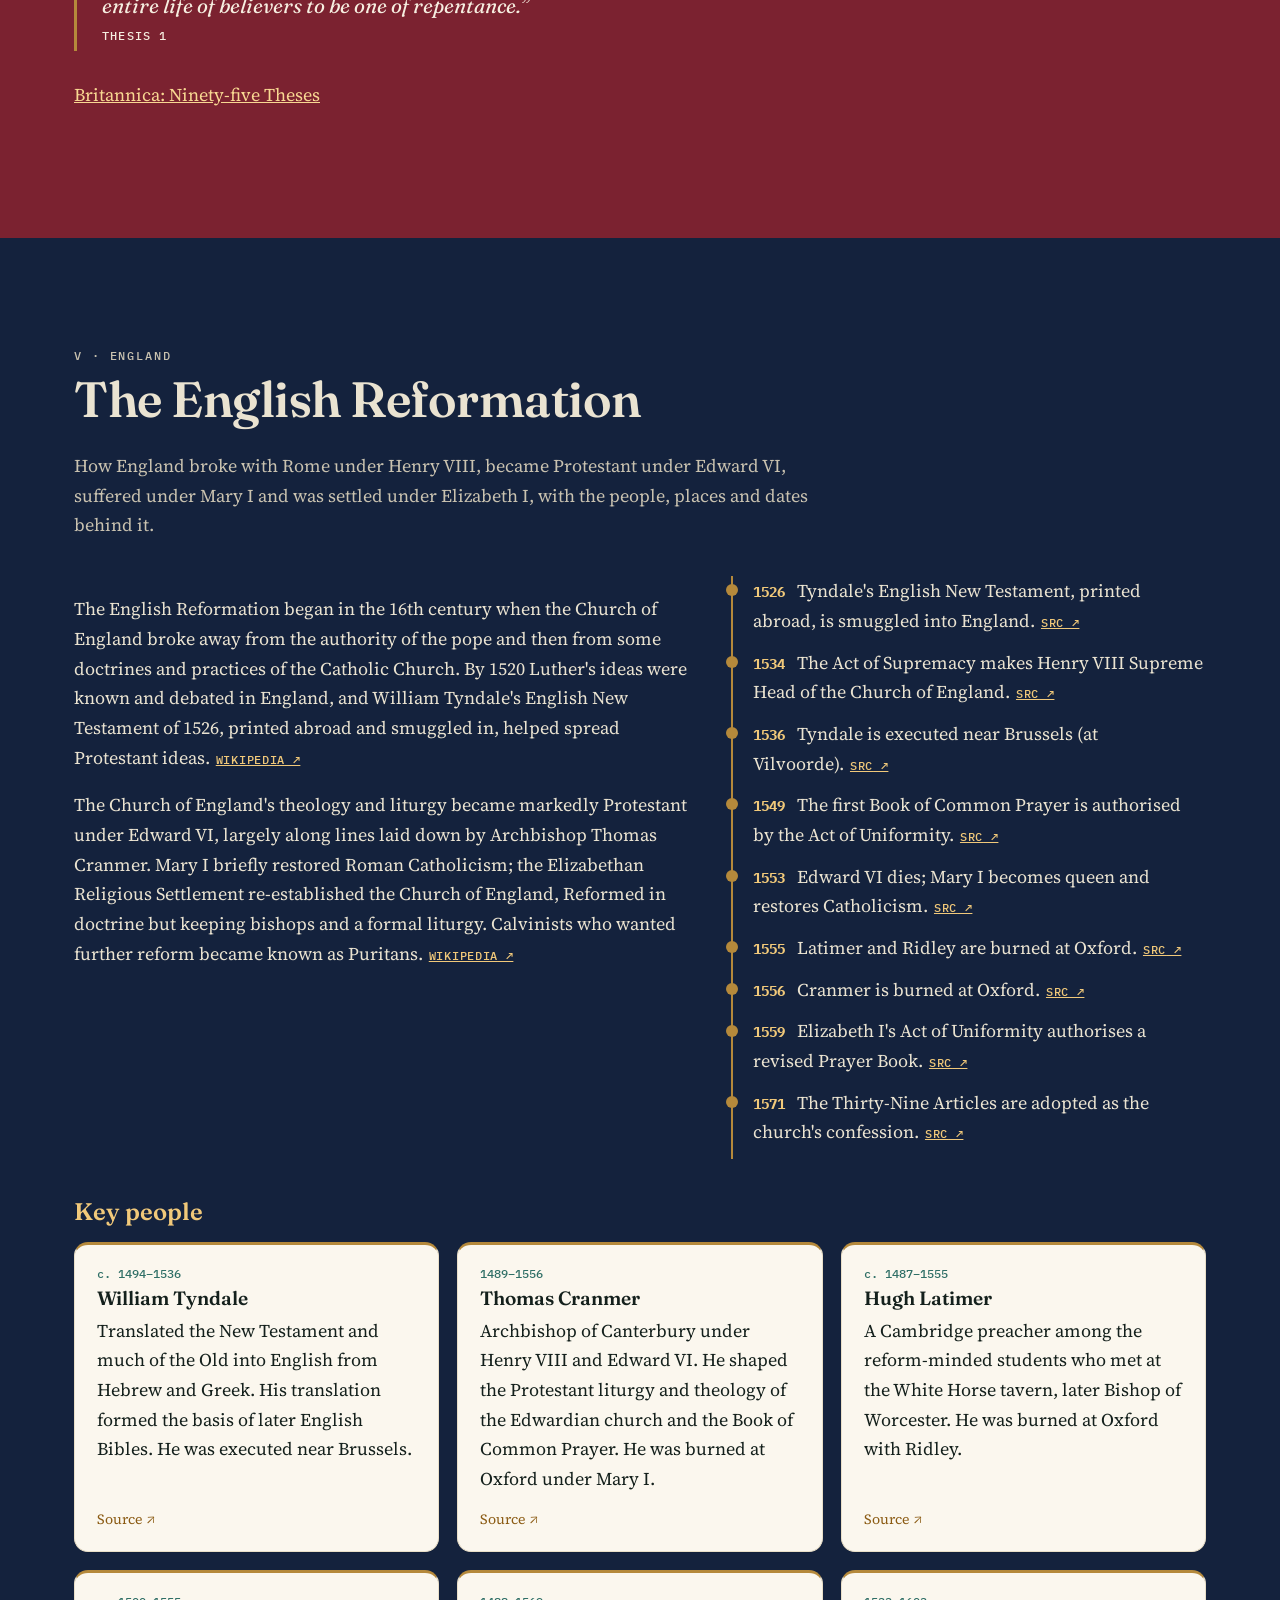
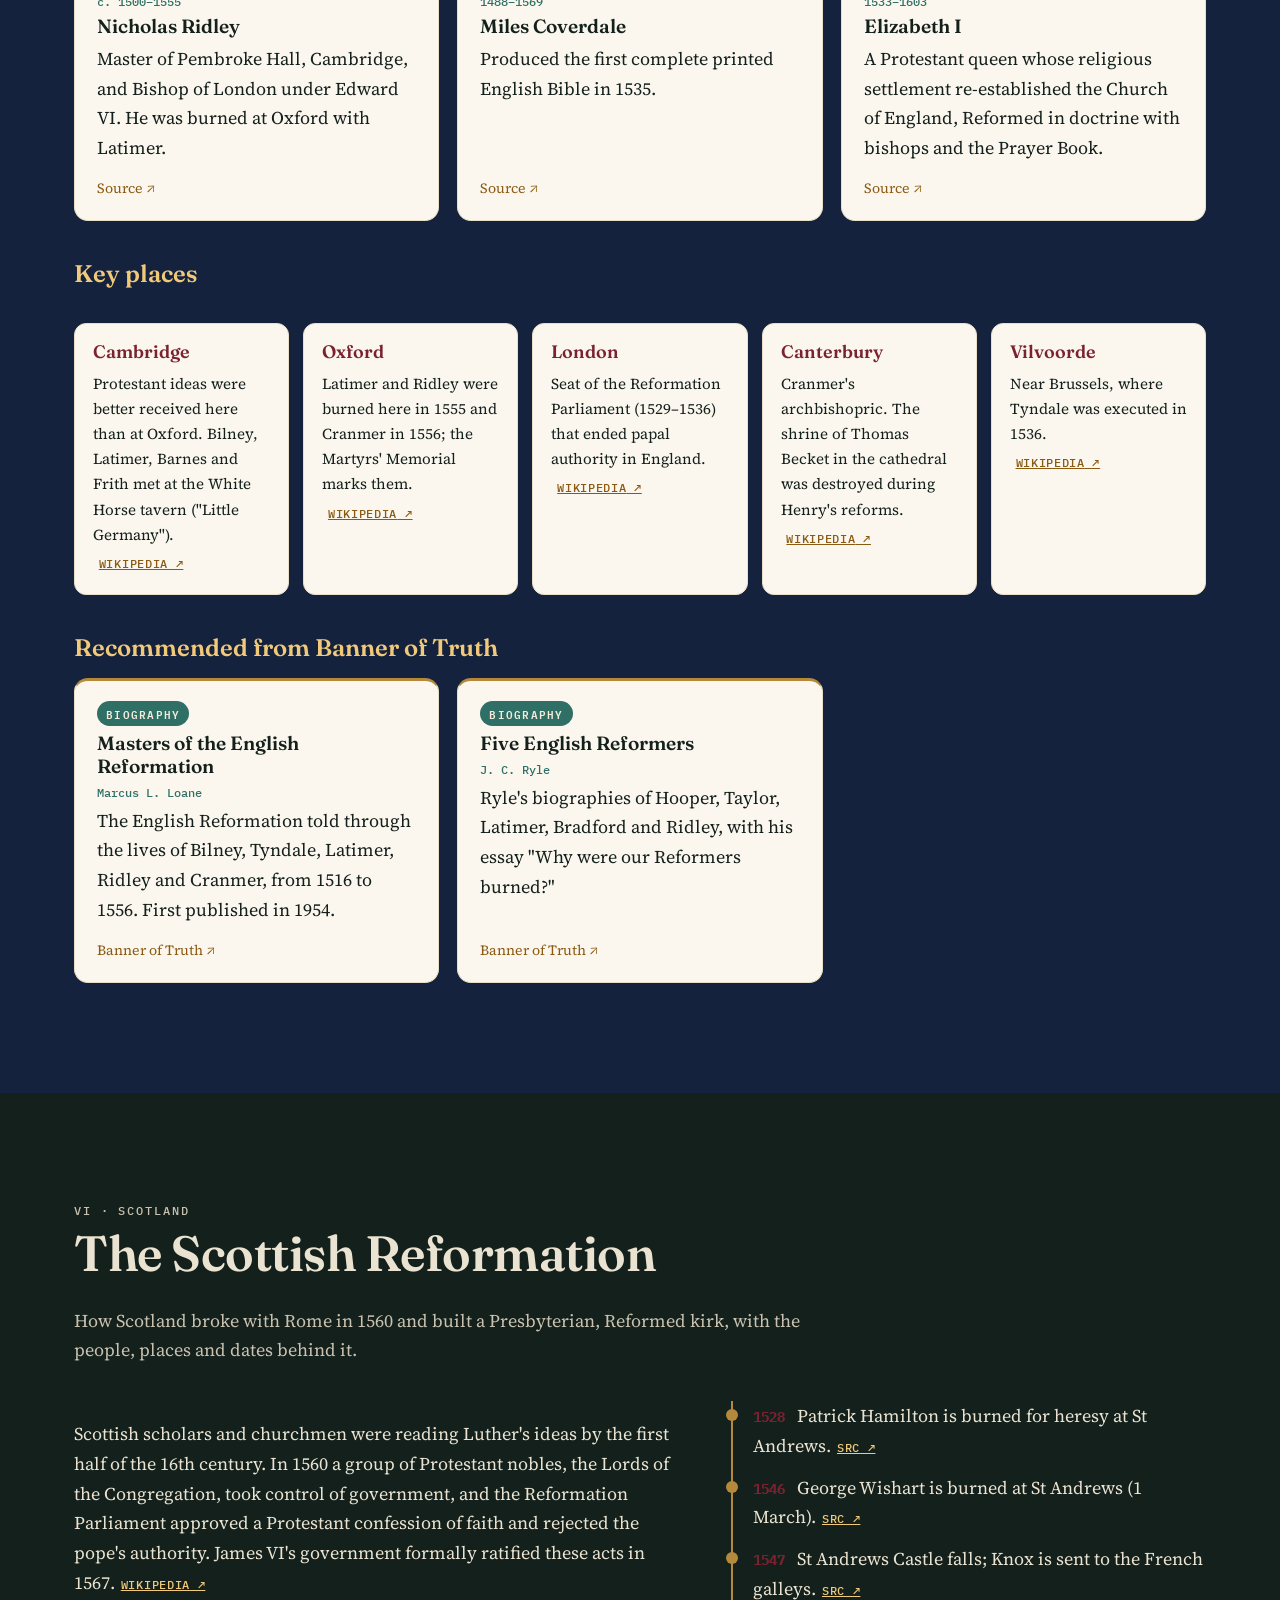
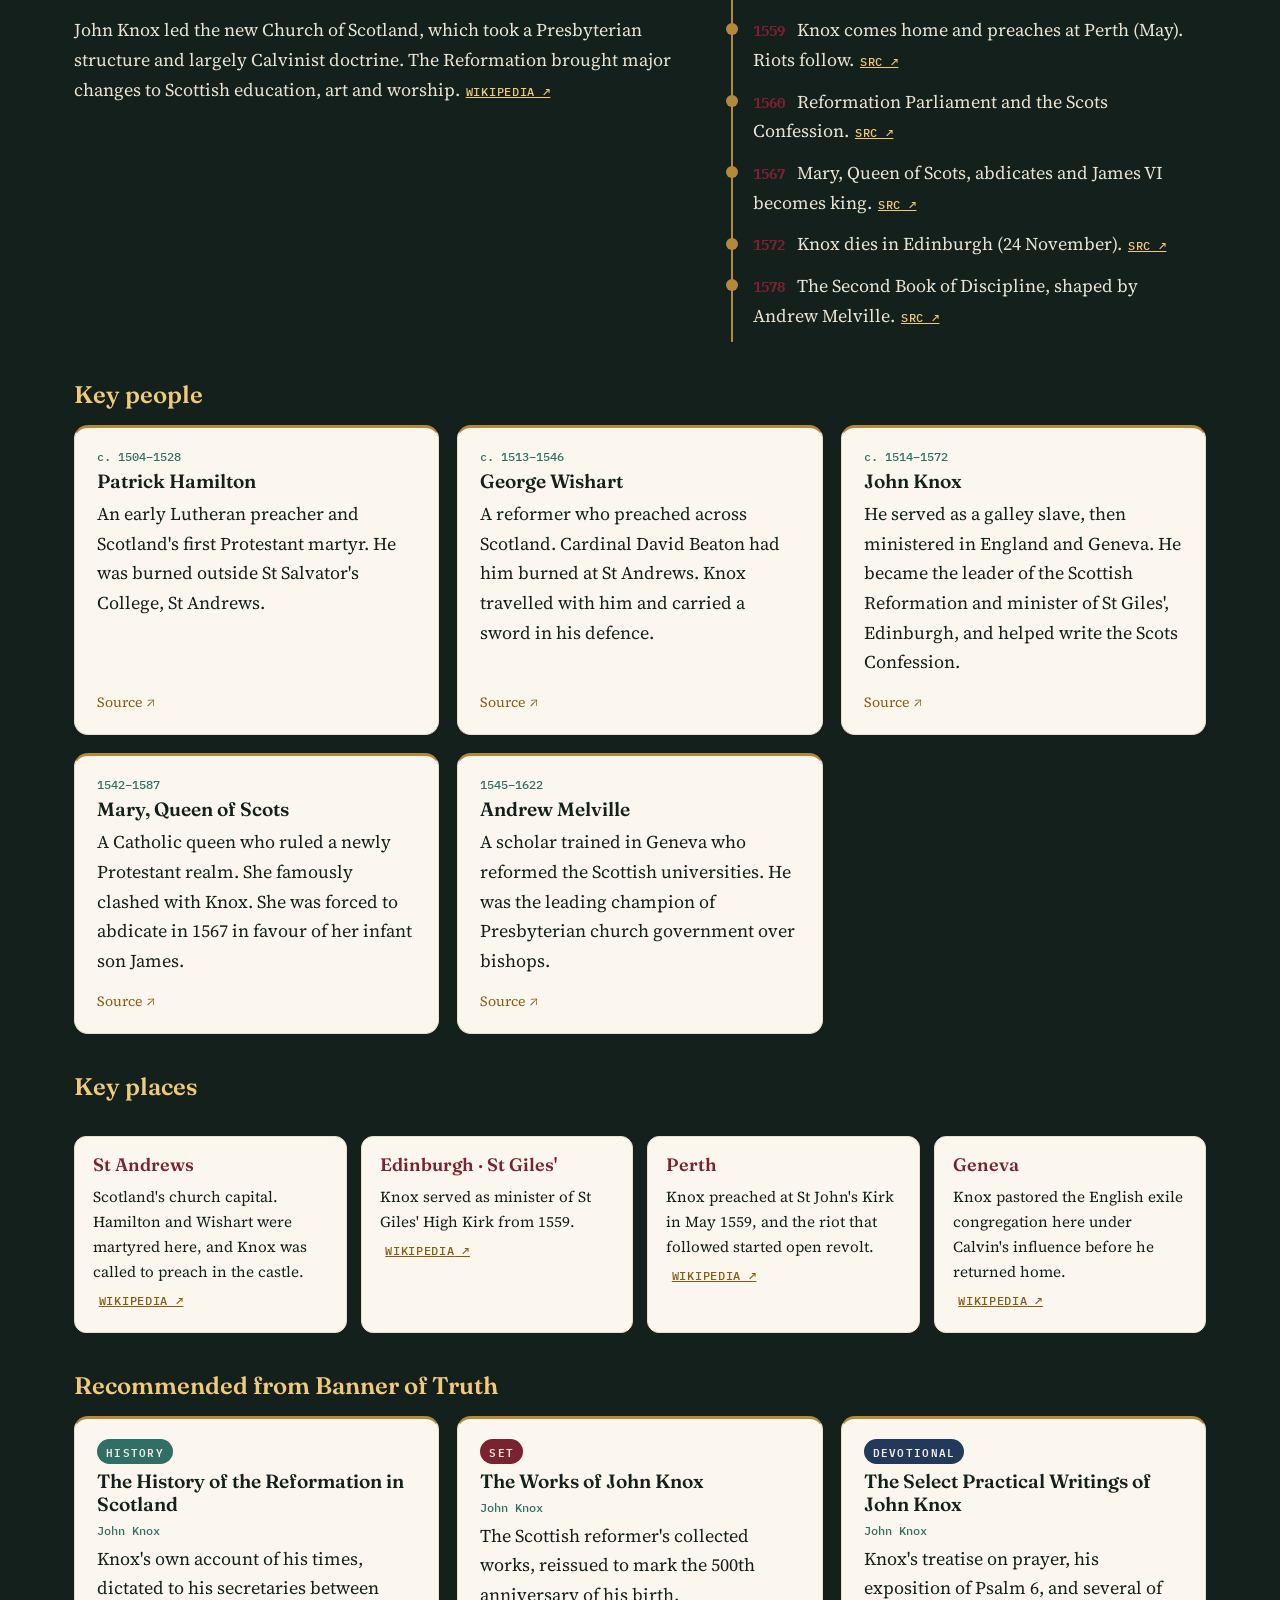
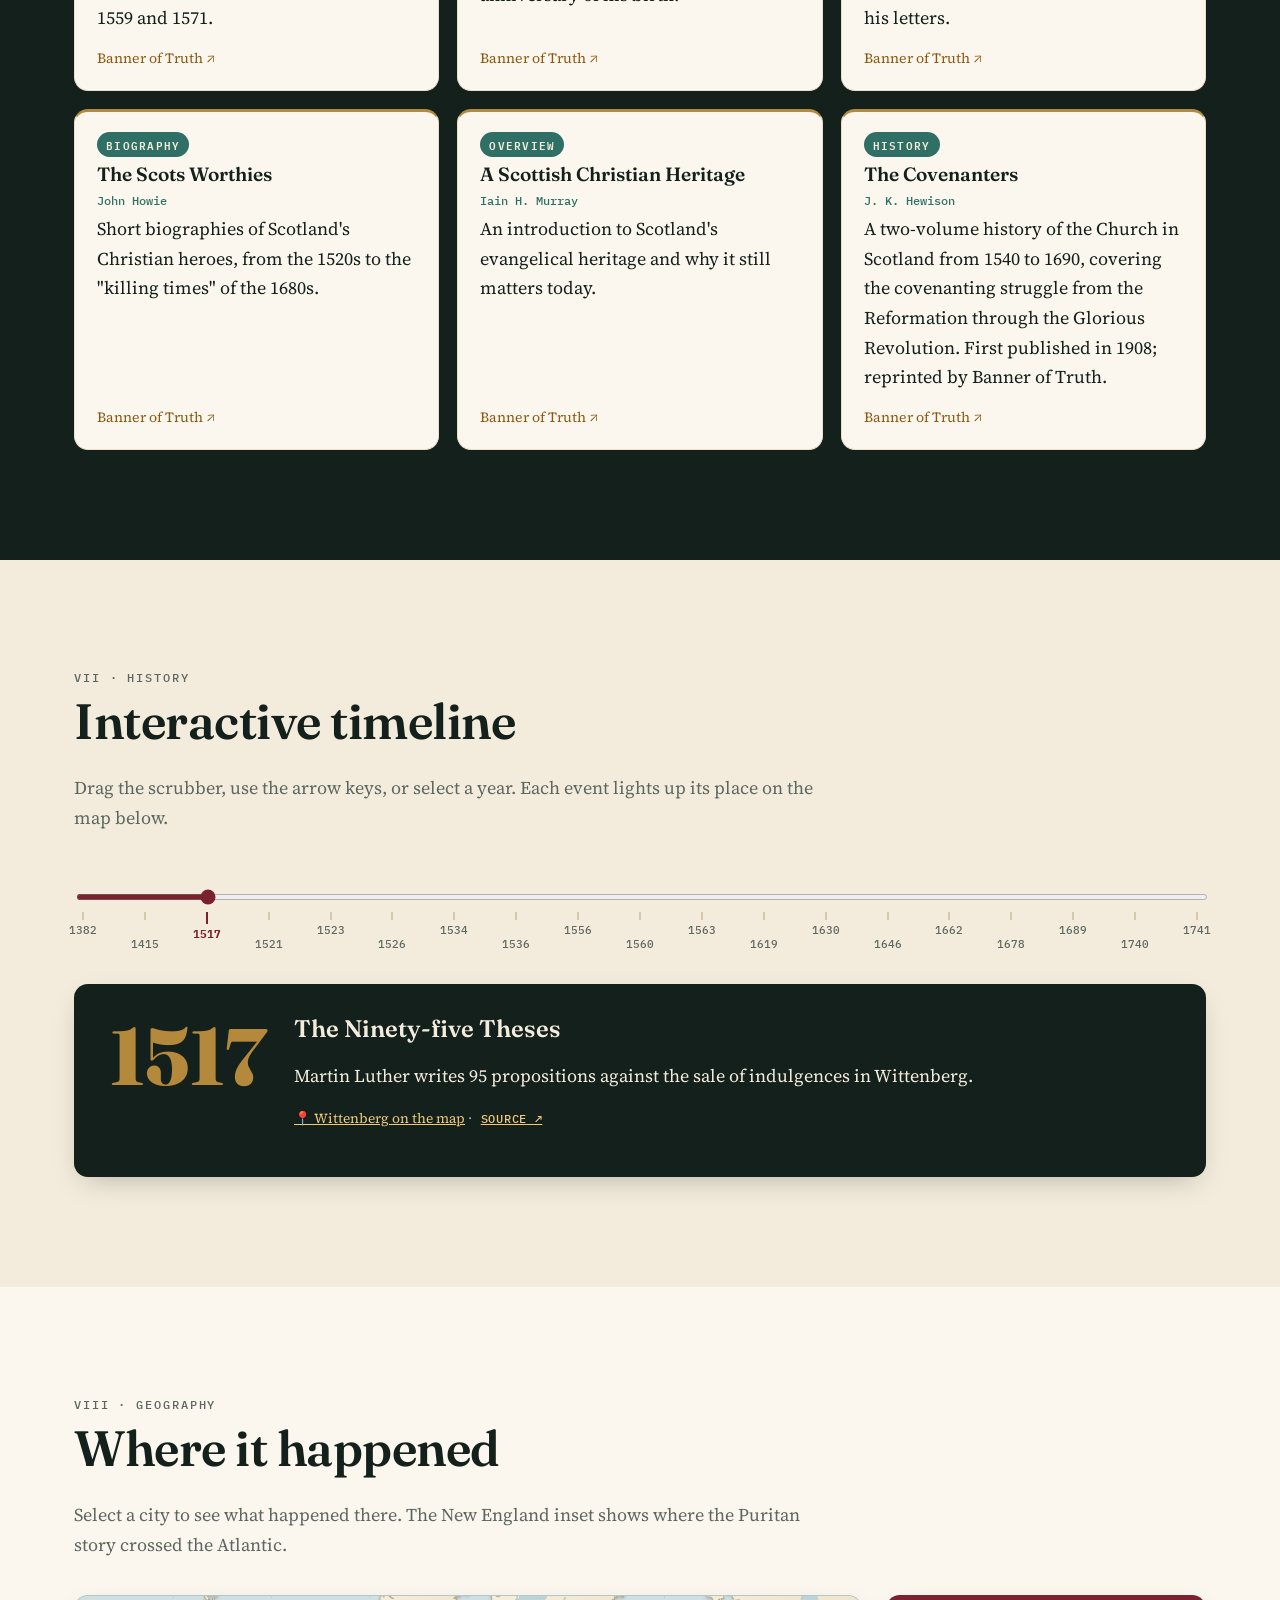
==== commit 3d8a7d87: "Add an eternal security study beside Election in Section IV Place a perseverance-of-the-saints doctr" ====
--- a/index.html
+++ b/index.html
@@ -18,7 +18,7 @@
 <link rel="icon" href="./assets/favicon.svg" type="image/svg+xml">
 <link rel="preconnect" href="https://fonts.googleapis.com"><link rel="preconnect" href="https://fonts.gstatic.com" crossorigin>
 <link href="https://fonts.googleapis.com/css2?family=Fraunces:ital,opsz,wght@0,9..144,400;0,9..144,600;0,9..144,800;1,9..144,400;1,9..144,600&family=Source+Serif+4:ital,wght@0,400;0,600;0,700;1,400;1,600&family=IBM+Plex+Mono:wght@400;500&family=EB+Garamond:ital,wght@0,500;0,700;1,500&family=Cormorant+Garamond:ital,wght@0,600;0,700;1,600&family=Playfair+Display:wght@600&family=Libre+Baskerville:wght@700&family=Cinzel:wght@600;700&display=swap" rel="stylesheet">
-<link rel="stylesheet" href="./style.css?v=46">
+<link rel="stylesheet" href="./style.css?v=47">
 <link rel="stylesheet" href="./reformation-day.css?v=11">
 <link rel="stylesheet" href="./museum.css?v=3">
 <link rel="stylesheet" href="./hero-stars.css?v=20261029m">
@@ -116,9 +116,12 @@
 </section>
 
 <section class="sec dark ink" id="election">
-  <div class="wrap narrow">
-    <header class="head"><p class="kicker">IV · Doctrine</p><h2>Election: chosen in Christ</h2></header>
-    <div class="layers">
+  <div class="wrap">
+    <header class="head"><p class="kicker">IV · Doctrine</p></header>
+    <div class="study-pair">
+      <article>
+        <h2>Election: chosen in Christ</h2>
+        <div class="layers">
       <details class="layer" open><summary><span>1</span> In plain words</summary>
         <p>The Bible says God chose a people for himself “before the foundation of the world” (Ephesians 1:4). Reformed churches teach that this choice rests on God's mercy alone, not on anything he saw in us beforehand. Election is meant to humble believers and comfort them: the salvation that began with God will be finished by God (Romans 8:29–30).</p>
       </details>
@@ -141,6 +144,35 @@
         </ul>
         <p class="small">Read: <a href="https://www.ccel.org/ccel/calvin/institutes" target="_blank" rel="noopener">Calvin's Institutes (CCEL)</a> · <a href="https://en.wikipedia.org/wiki/Supralapsarianism" target="_blank" rel="noopener">Supra- and infralapsarianism</a> · <a href="https://www.opc.org/wcf.html" target="_blank" rel="noopener">Westminster Confession (OPC)</a></p>
       </details>
+        </div>
+      </article>
+      <article id="perseverance">
+        <h2>Eternal security: the perseverance of the saints</h2>
+        <div class="layers">
+      <details class="layer" open><summary><span>1</span> In plain words</summary>
+        <p>The Bible says Christ gives his sheep eternal life, and “they shall never perish” (John 10:28). Reformed churches teach that those whom God has called and justified will be kept by his power and will persevere in faith to the end. This comforts believers; it is not a bare “once saved, always saved” that treats a past profession as enough even if a person never continues in faith. The God who began the work also finishes it (Philippians 1:6), and he uses the gospel's promises and warnings to keep his people.</p>
+      </details>
+      <details class="layer"><summary><span>2</span> What the confessions teach</summary>
+        <ul class="tight">
+          <li><b>Certain.</b> Those whom God has accepted in Christ “can neither totally nor finally fall away from the state of grace, but shall certainly persevere therein to the end, and be eternally saved” (Westminster Confession 17.1).</li>
+          <li><b>By God's grace, not ours.</b> This perseverance “depends not upon their own free will, but upon the immutability of the decree of election” (Westminster 17.2). Left to themselves, the converted “could not remain standing in this grace”; God is “powerfully preserving them in it to the end” (Canons of Dort 5.3).</li>
+          <li><b>Through means.</b> God preserves this work “by the hearing and reading of the gospel, by meditation on it, by its exhortations, threats, and promises, and also by the use of the sacraments” (Canons of Dort 5.14). The warnings of Scripture, including Hebrews 6, are among those means, not a denial of the promise.</li>
+          <li><b>Falls and assurance.</b> True believers may “fall into grievous sins; and, for a time, continue therein” (Westminster 17.3), as David and Peter did, yet God does not let them “forfeit the grace of adoption and the state of justification” (Canons of Dort 5.6). Assurance comes from faith in God's promises, the Spirit's witness, and a holy life (Canons of Dort 5.10; Westminster 18).</li>
+        </ul>
+        <div class="vs"><div><h4>Reformed (Dort, 1619)</h4><p>True believers are preserved by God and will persevere to the end; they may fall seriously for a time, but they will be restored.</p></div><div><h4>Remonstrant (1610)</h4><p>Perseverance was left an open question; later Arminian teaching allowed that those who truly believe may finally fall away.</p></div></div>
+        <p class="small">Sources: <a href="https://www.crcna.org/welcome/beliefs/confessions/canons-dort" target="_blank" rel="noopener">Canons of Dort (CRCNA)</a> · <a href="https://www.opc.org/wcf.html" target="_blank" rel="noopener">Westminster Confession (OPC)</a></p>
+      </details>
+      <details class="layer d3-open"><summary><span>3</span> Deeper study</summary>
+        <ul class="tight">
+          <li><b>Key texts:</b> John 10:27–29; Romans 8:29–39; Philippians 1:6; Ephesians 1:13–14; 1 Peter 1:3–5; Jude 24; Hebrews 6:4–9.</li>
+          <li><b>Temporary faith.</b> Dort distinguishes temporary believers from those who bear fruit with perseverance, following Matthew 13. Those who fall away finally were not truly born of God (1 John 2:19).</li>
+          <li><b>Calvin:</b> <i>Institutes</i> 3.24 treats how God keeps the elect in Christ's care and how calling and perseverance confirm election.</li>
+          <li><b>Further reading:</b> Owen, <i>The Doctrine of the Saints' Perseverance</i>; Canons of Dort, Fifth Head; Westminster chapters 17–18.</li>
+        </ul>
+        <p class="small">Read: <a href="https://www.ccel.org/ccel/calvin/institutes" target="_blank" rel="noopener">Calvin's Institutes (CCEL)</a> · <a href="https://ccel.org/ccel/owen/perseverance" target="_blank" rel="noopener">Owen on perseverance (CCEL)</a> · <a href="https://www.opc.org/wcf.html" target="_blank" rel="noopener">Westminster Confession (OPC)</a></p>
+      </details>
+    </div>
+      </article>
     </div>
     <div class="docs" aria-labelledby="docs-h">
       <h3 id="docs-h">Download summaries</h3>
--- a/style.css
+++ b/style.css
@@ -598,3 +598,9 @@
 .subpage main>.sec:first-child{padding-top:calc(var(--topbar-h,64px) + 2rem)}
 .nav-pages{display:contents}
 .nav-pages a{font-style:italic}
+
+/* Section IV: two doctrinal studies side by side */
+.study-pair{display:grid;grid-template-columns:repeat(auto-fit,minmax(min(100%,440px),1fr));gap:clamp(20px,3vw,36px);align-items:start}
+.study-pair>article{min-width:0}
+.study-pair h2{font-size:clamp(1.55rem,2.6vw,2.2rem);margin:0 0 .75em;line-height:1.15}
+#election>.wrap>.head{max-width:none;margin-bottom:1.25rem}
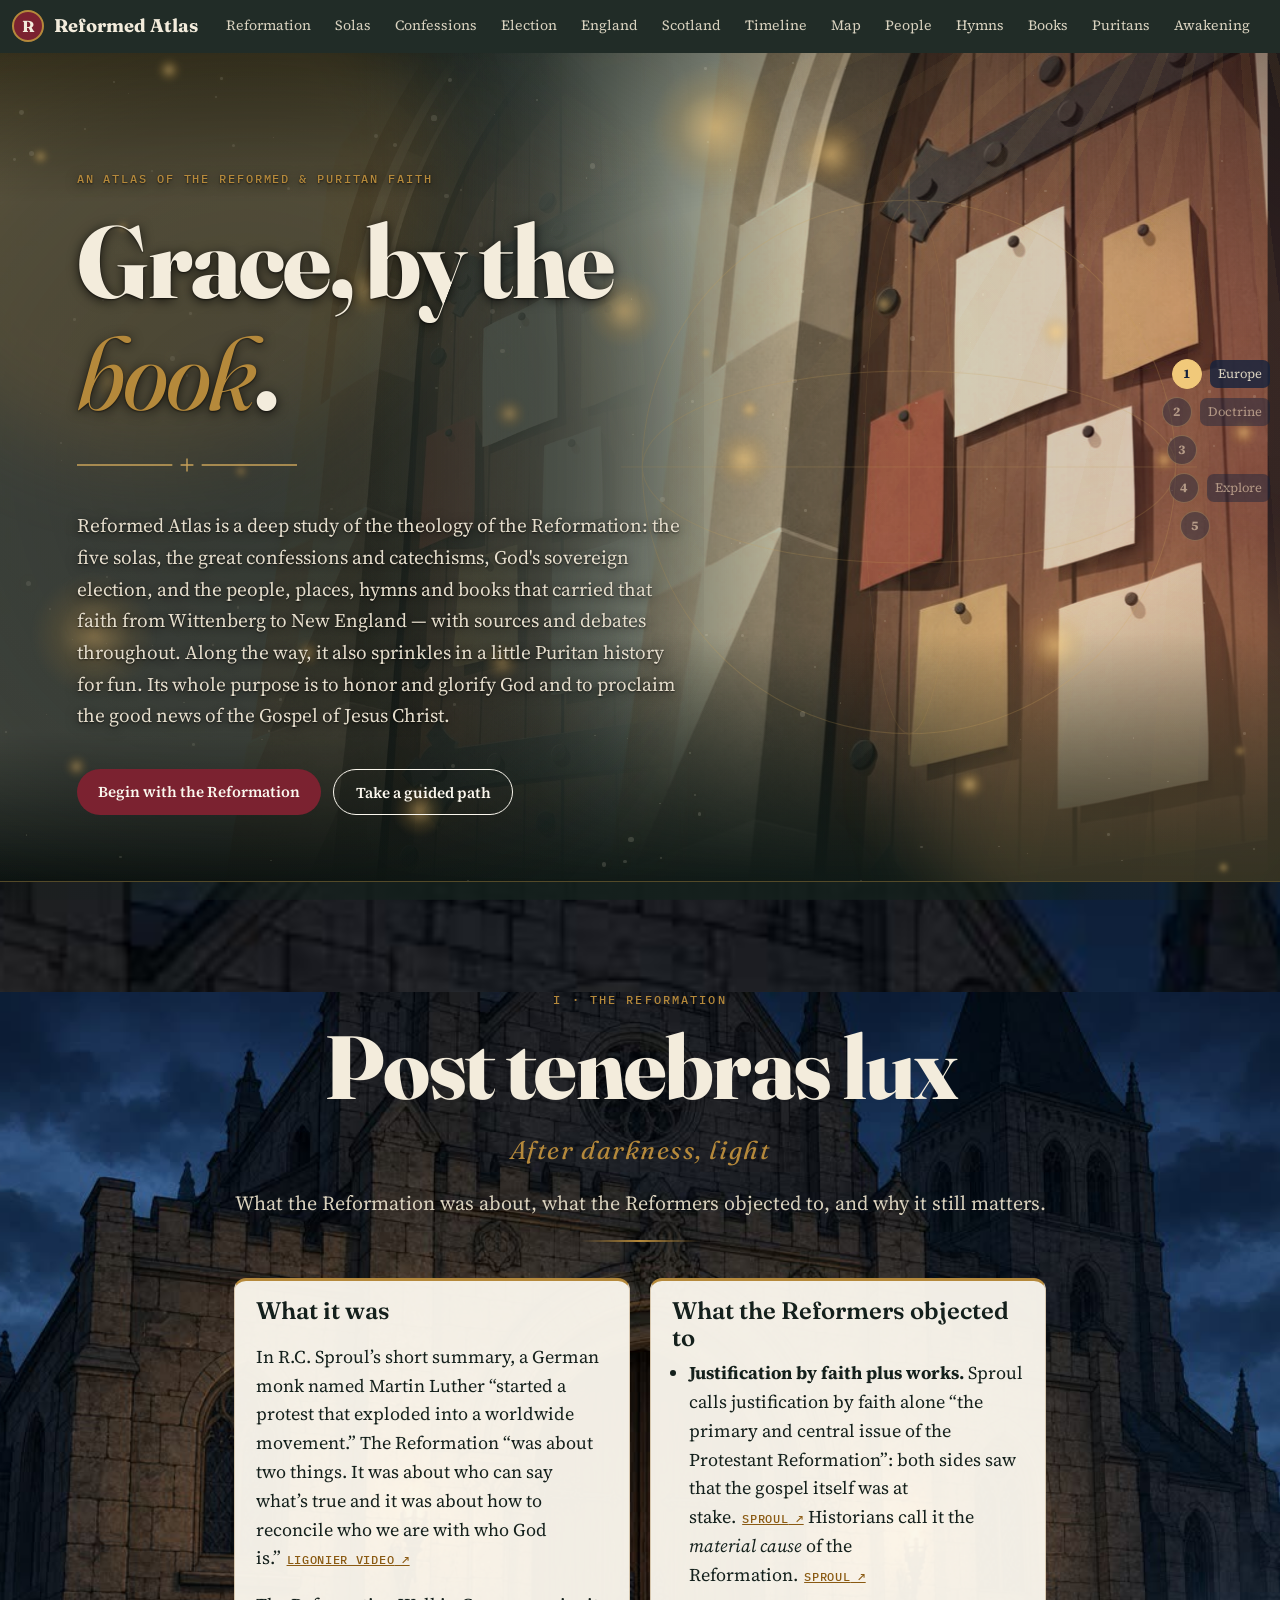
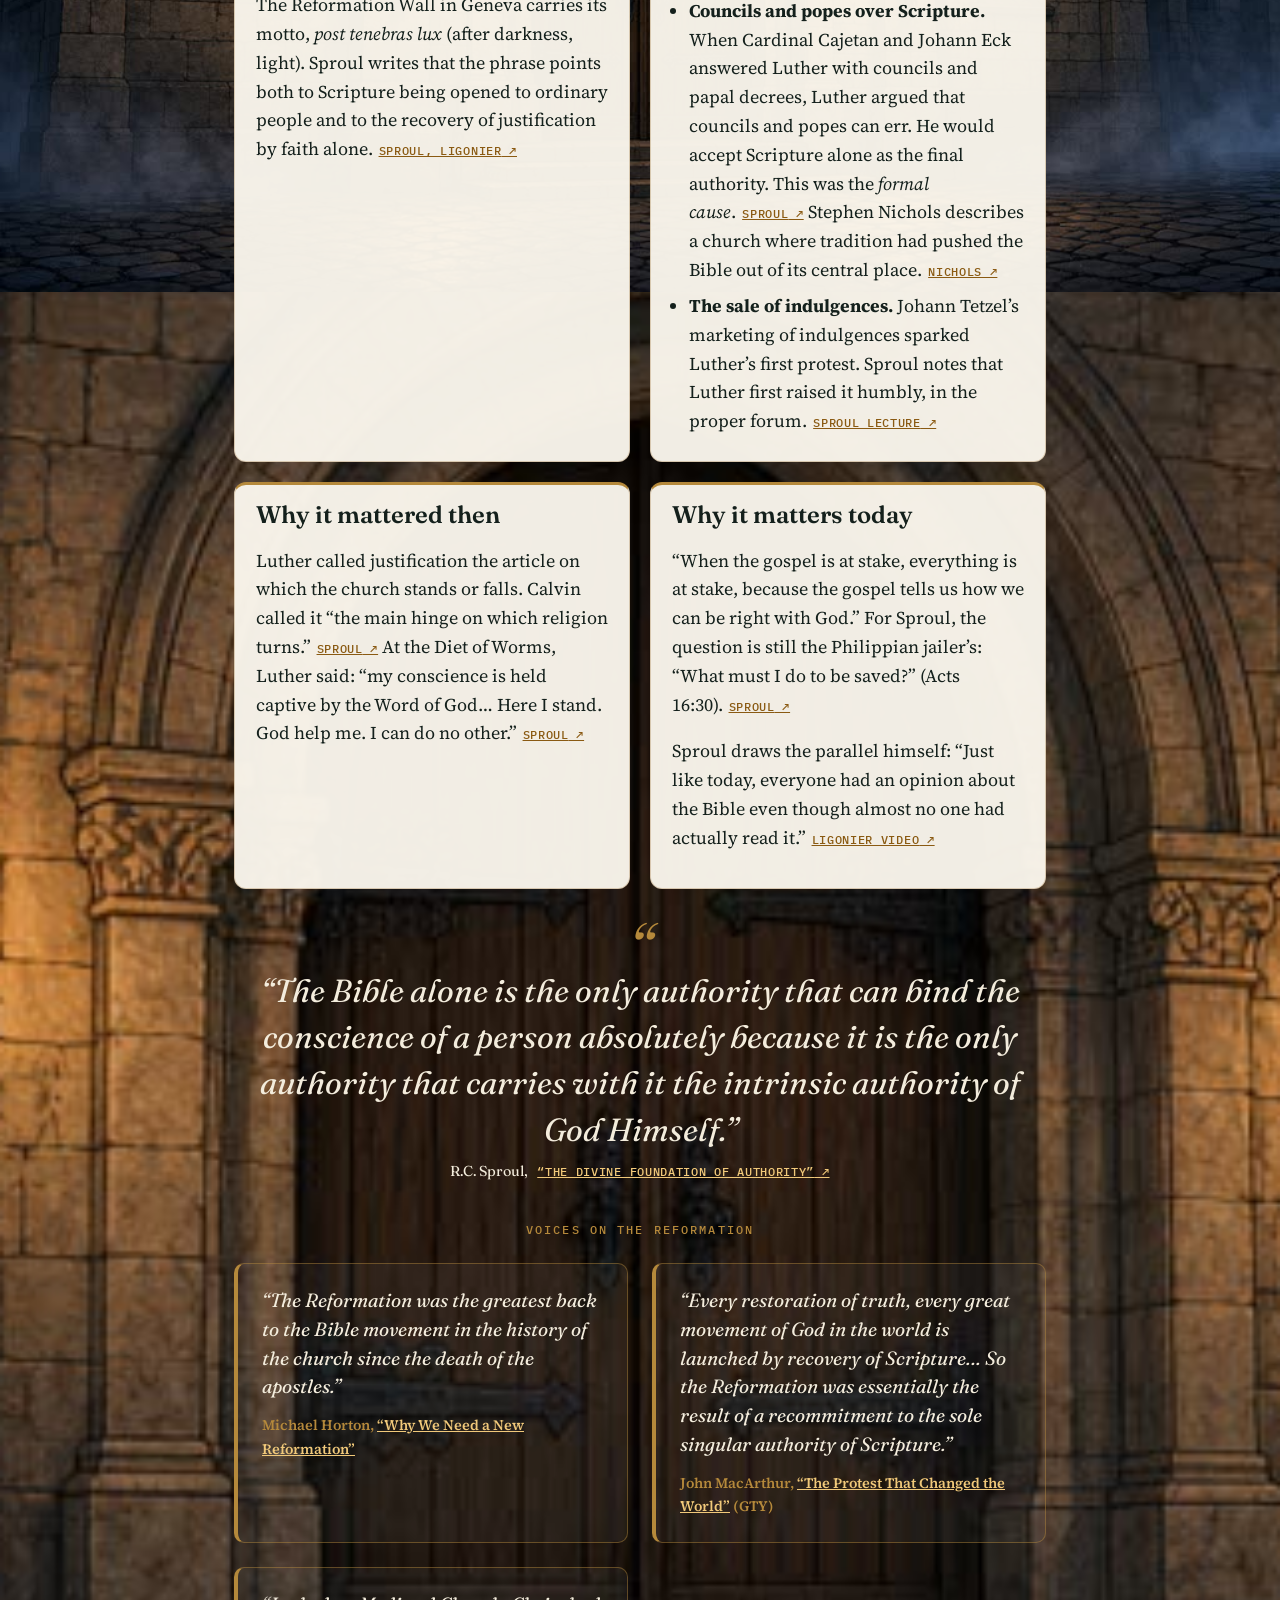
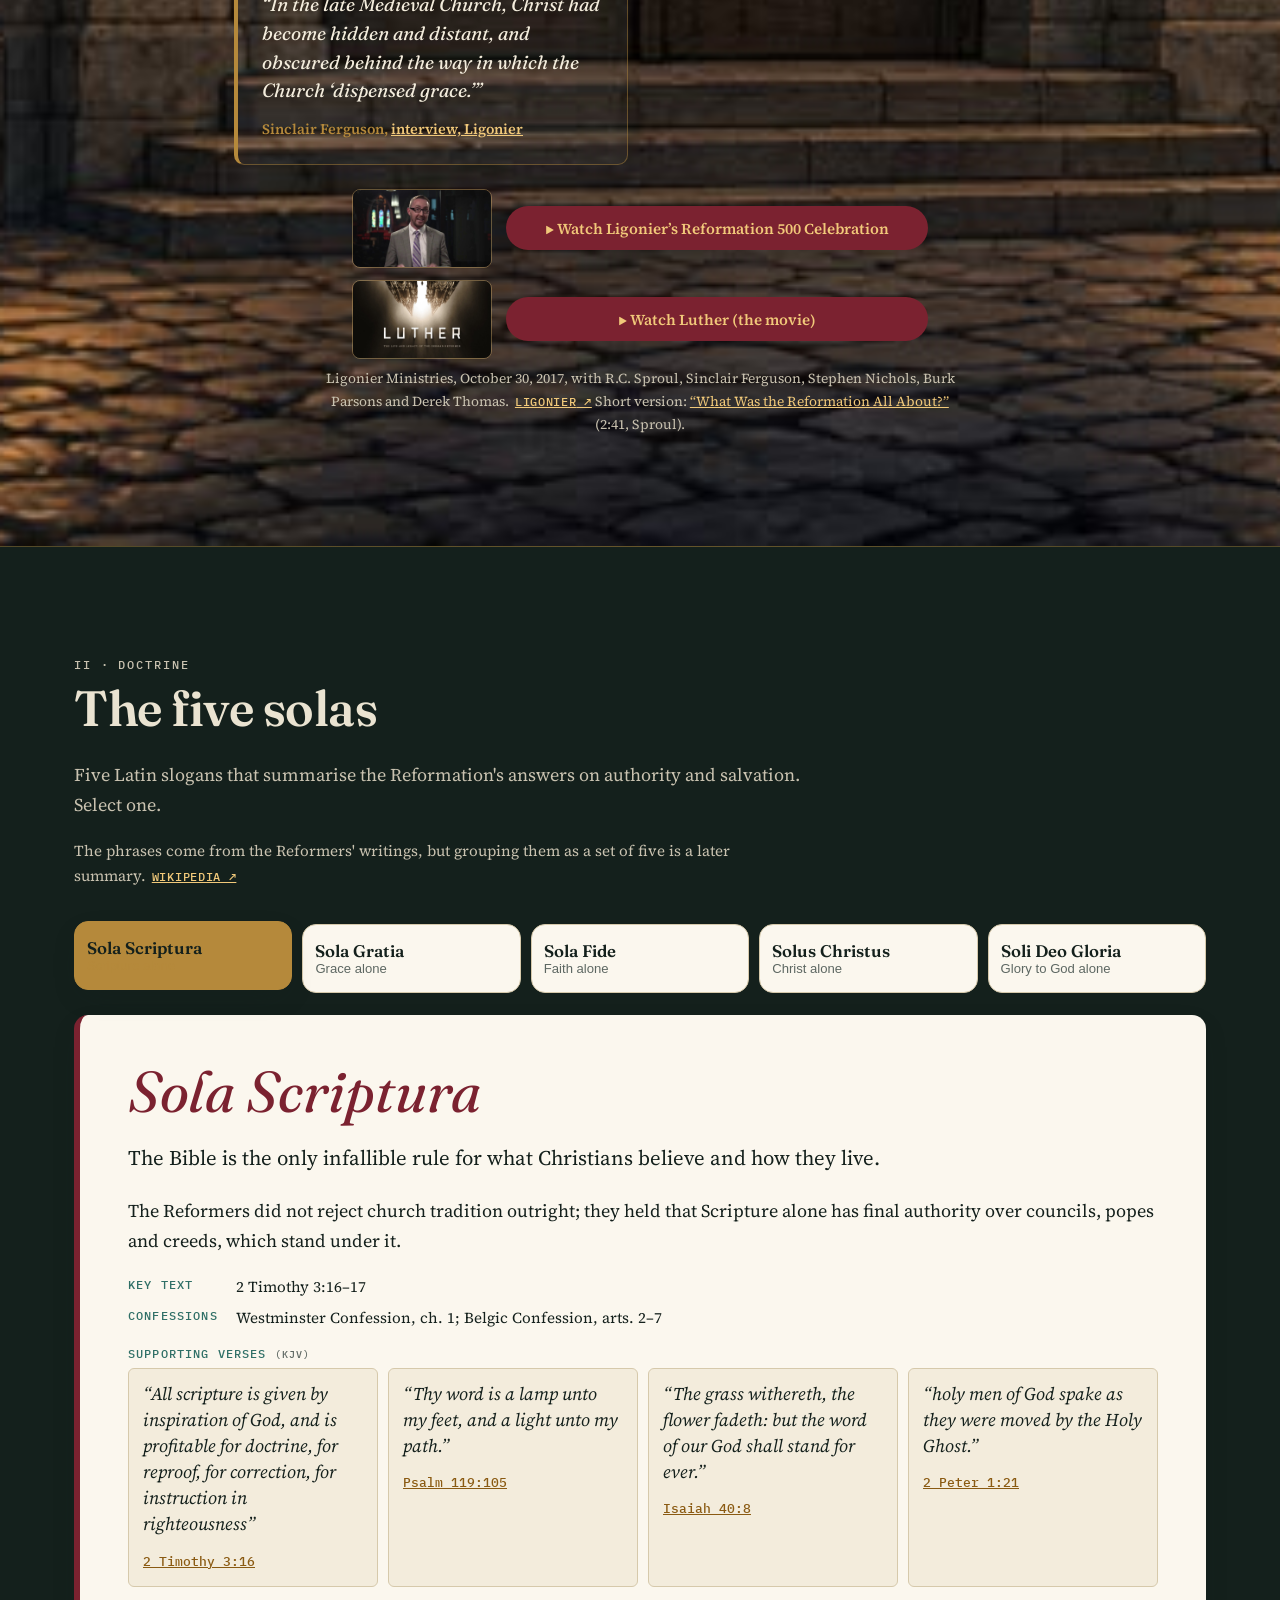
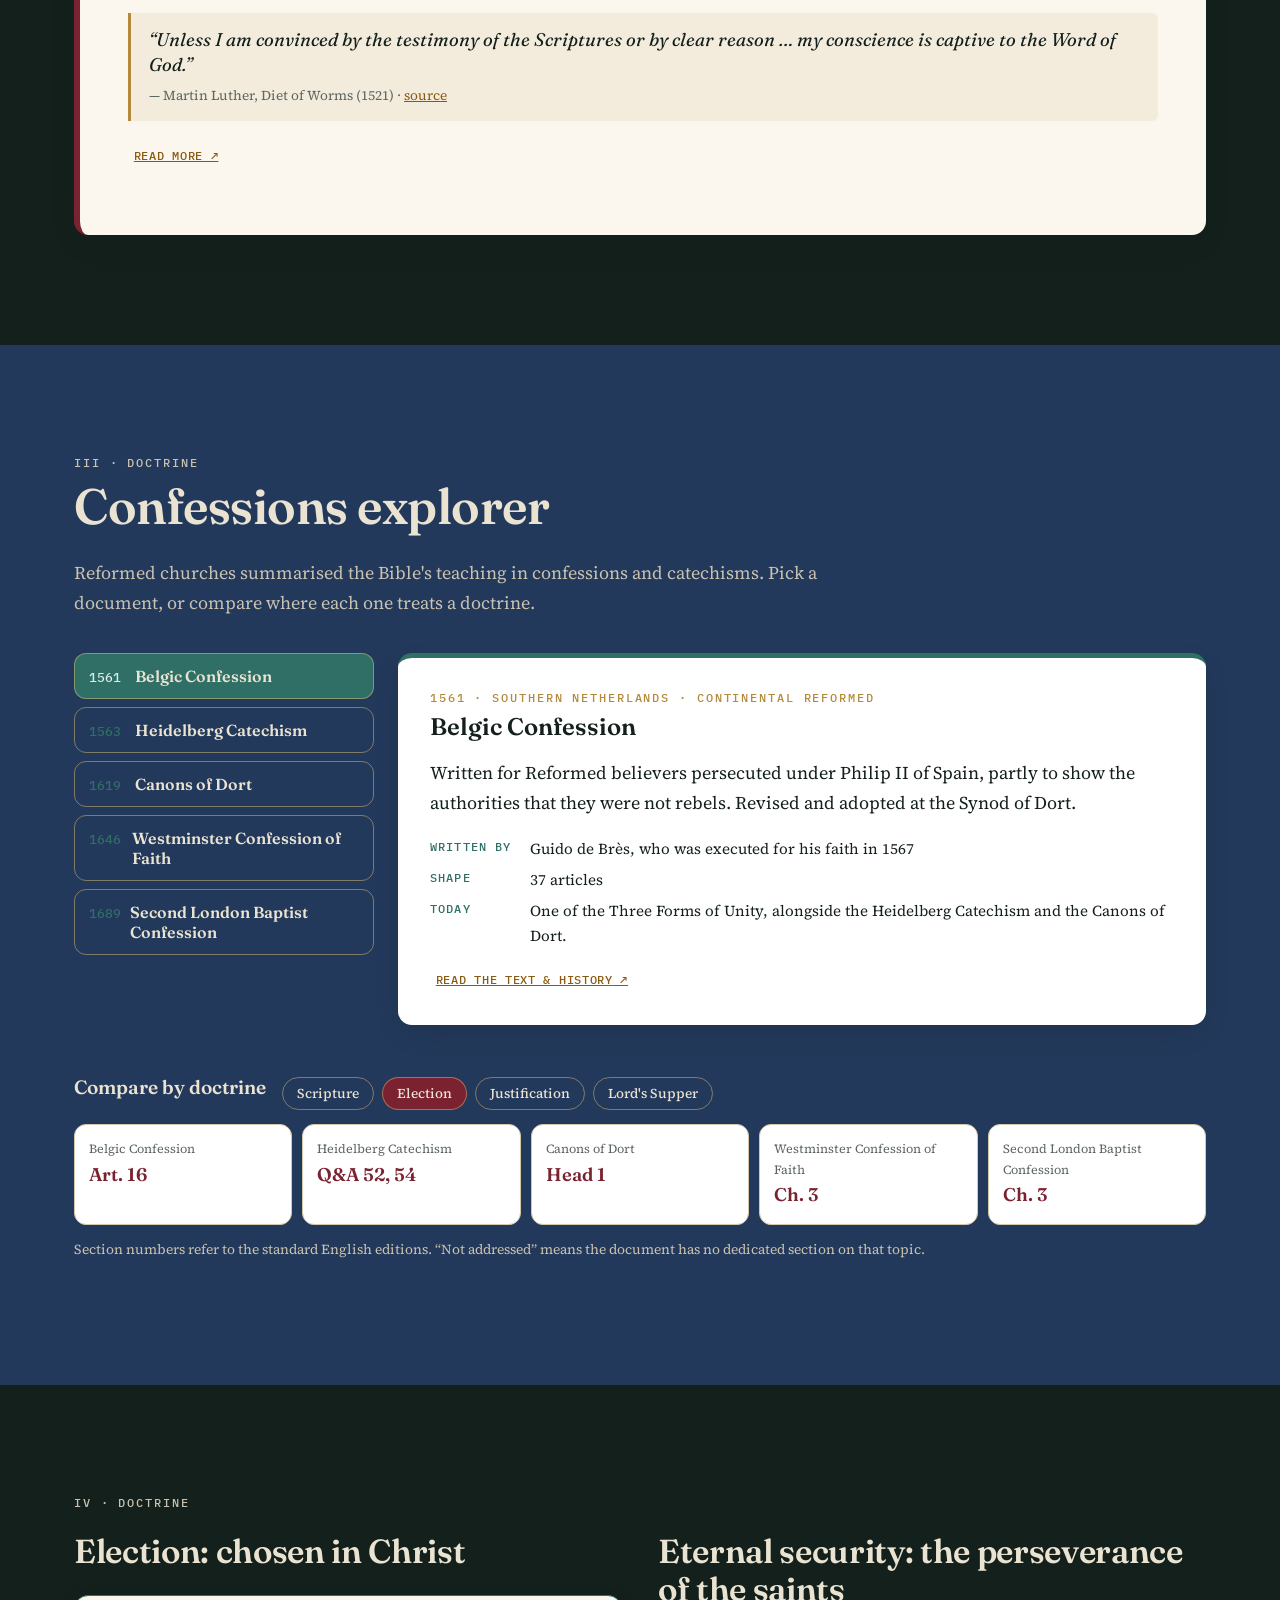
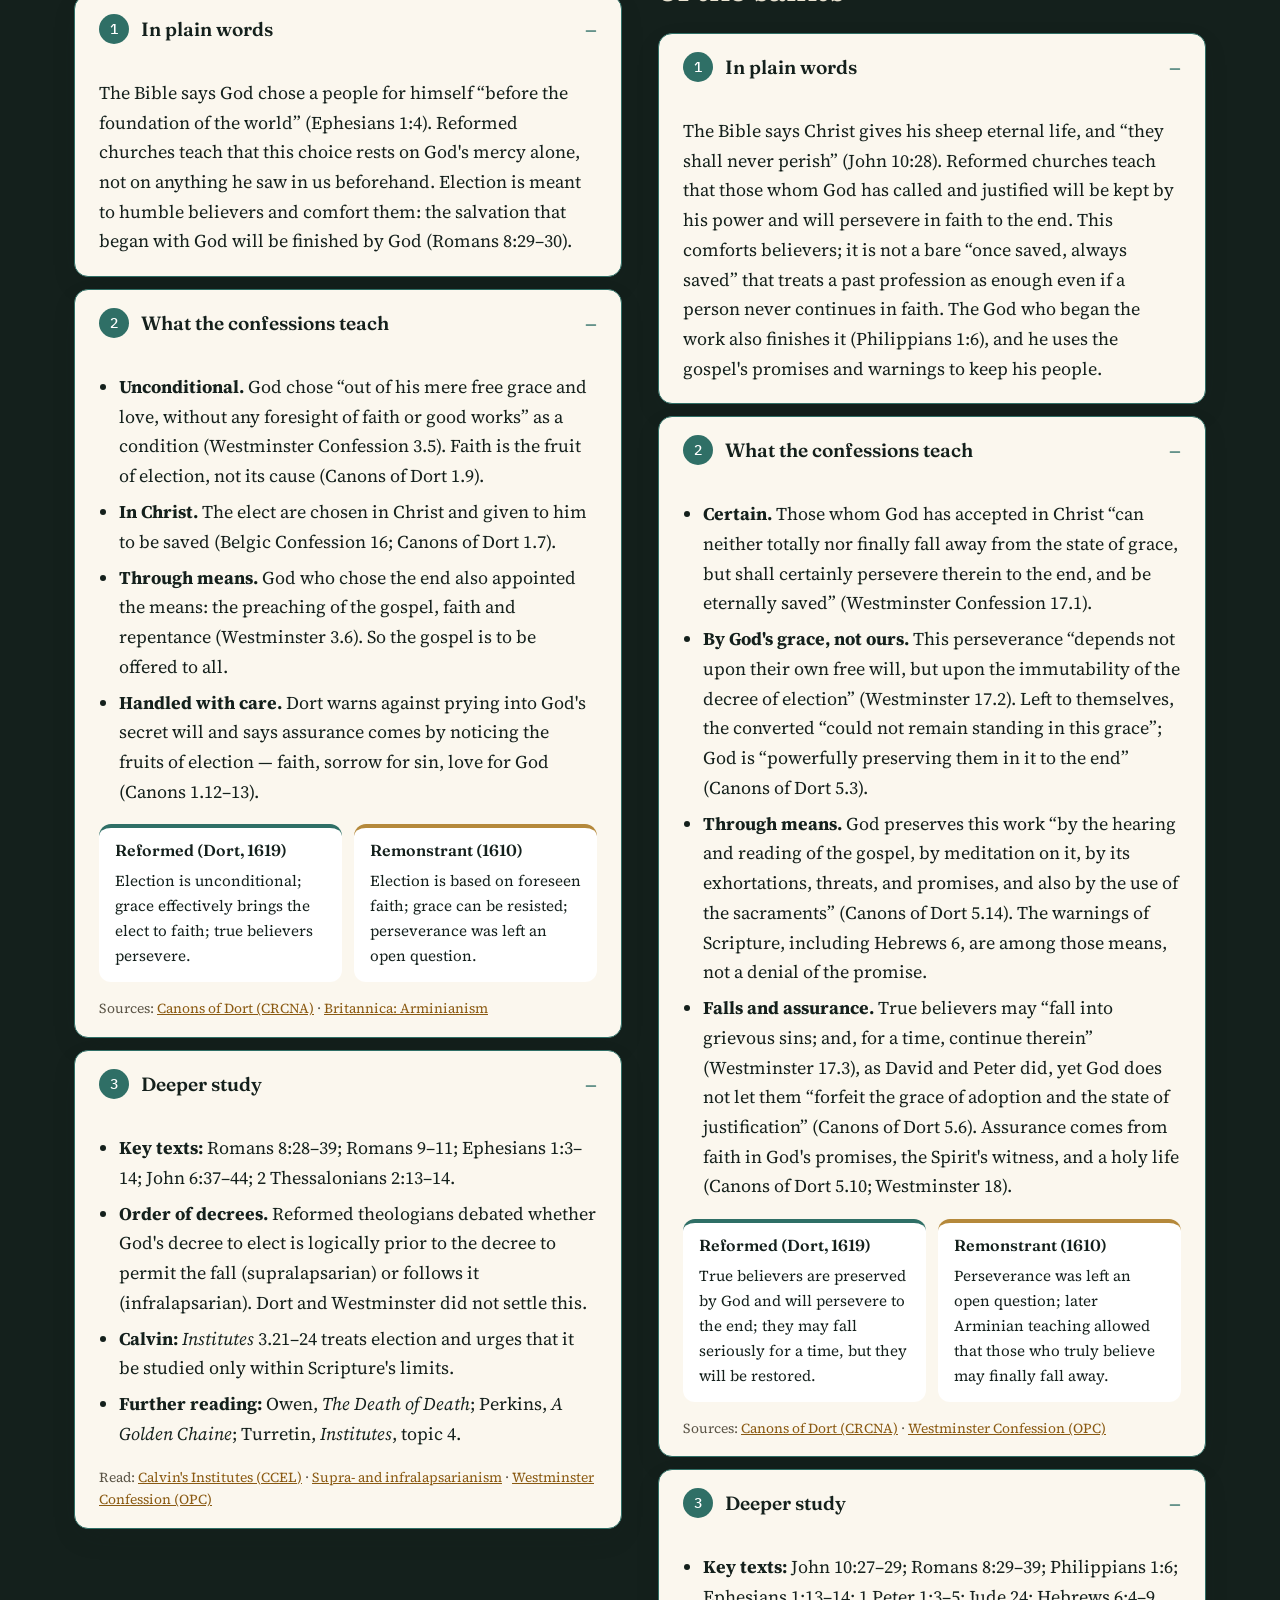
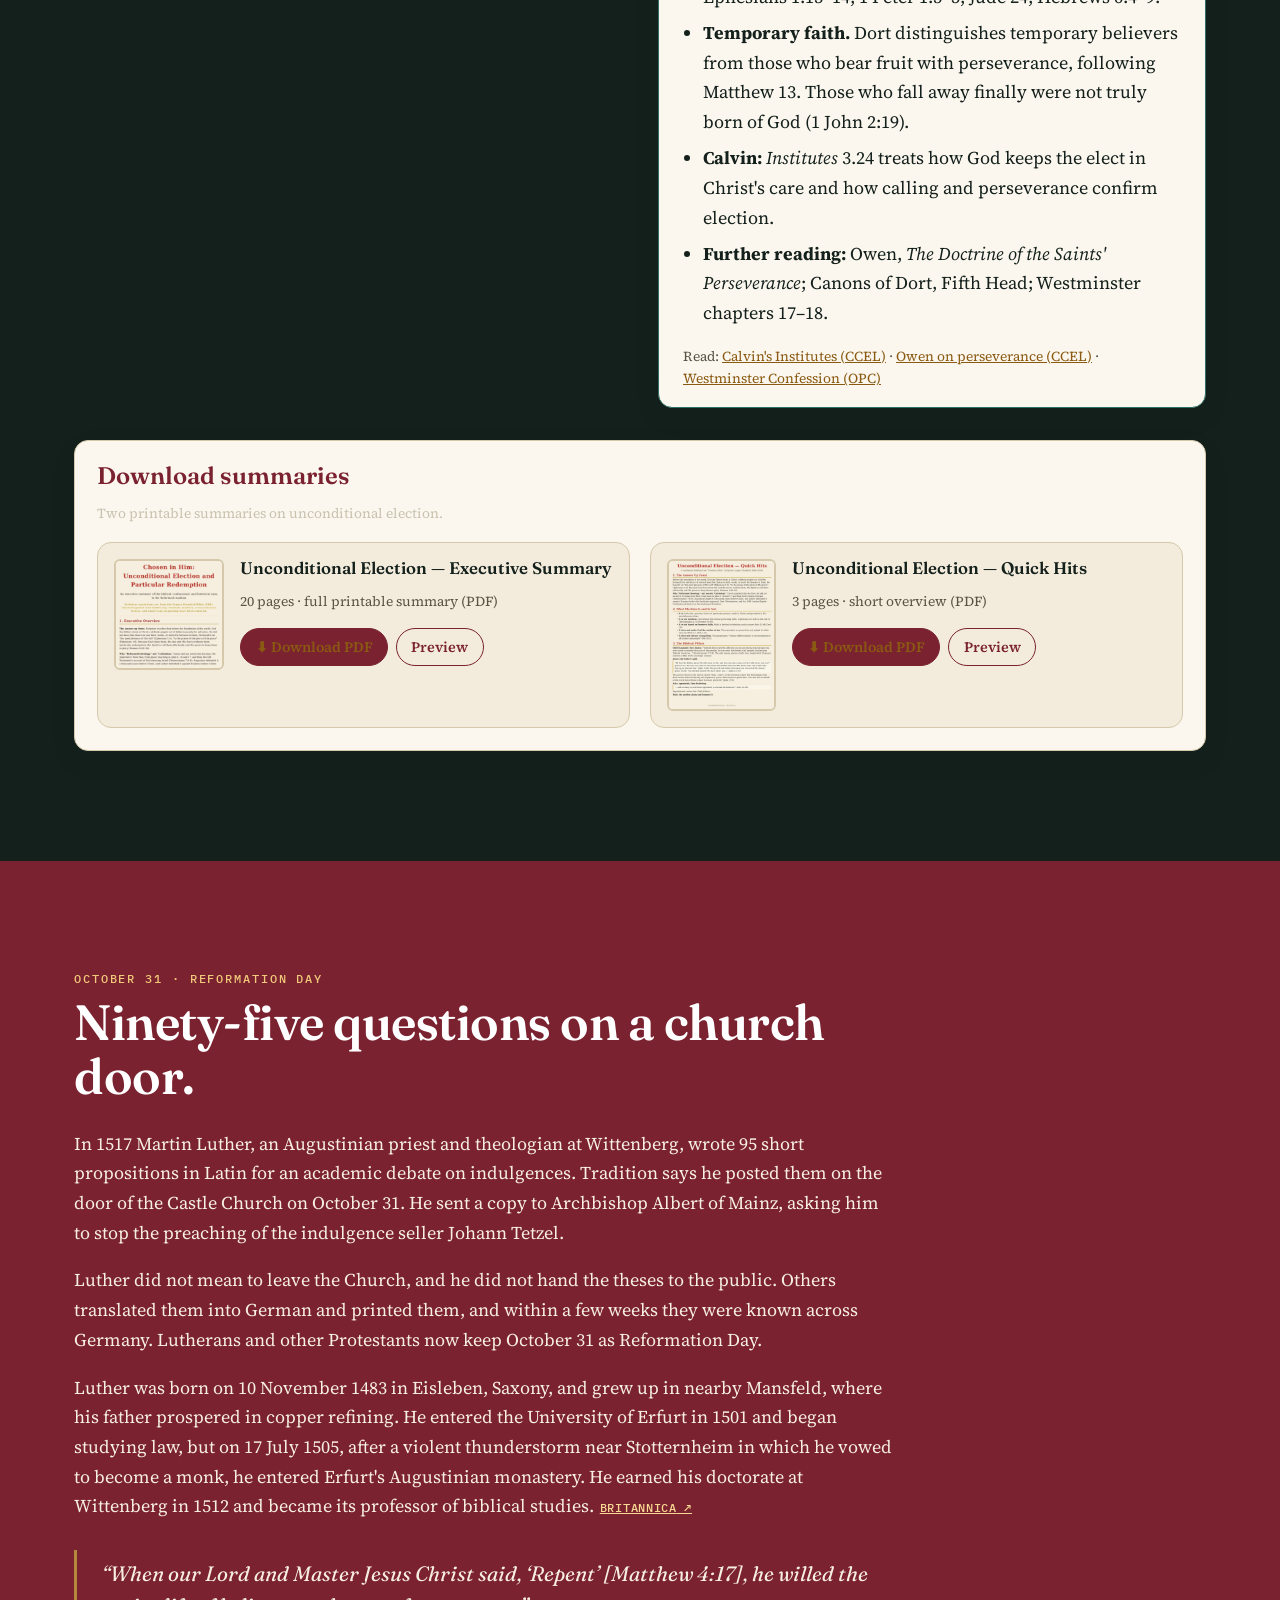
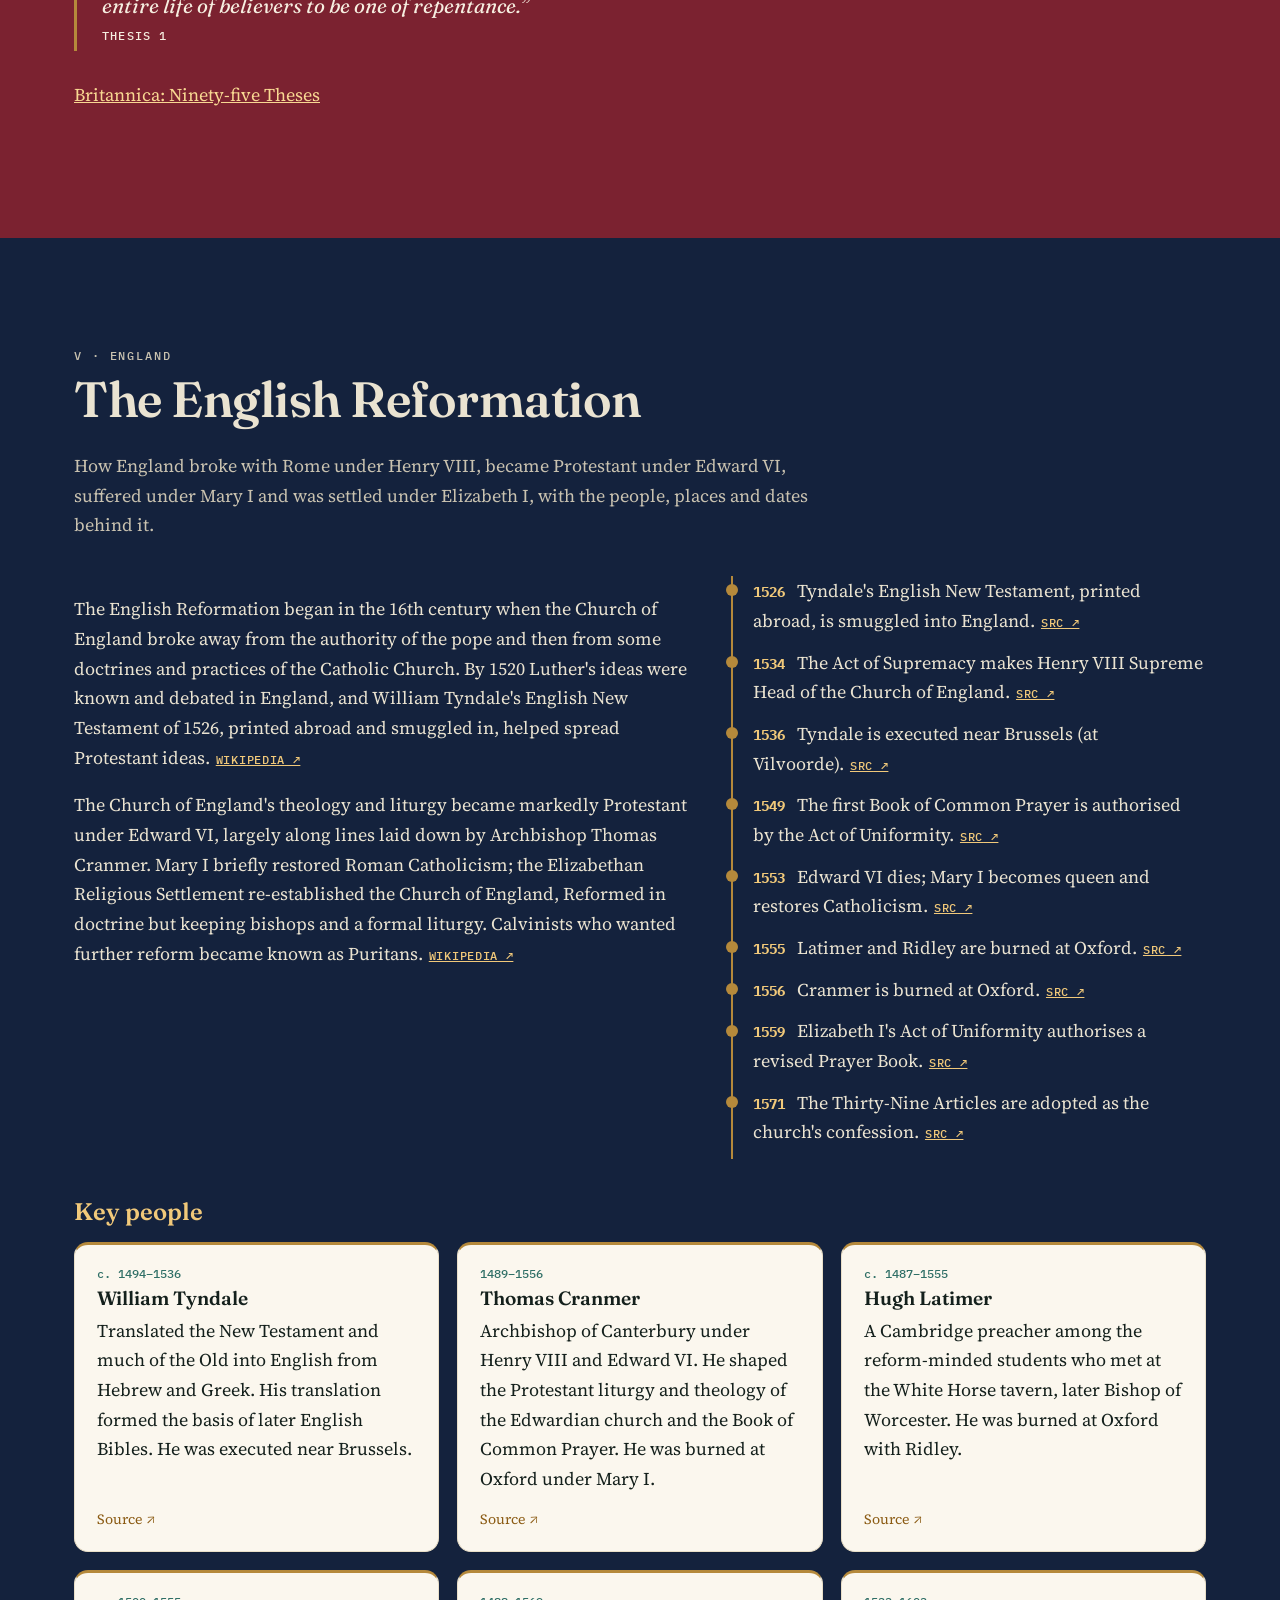
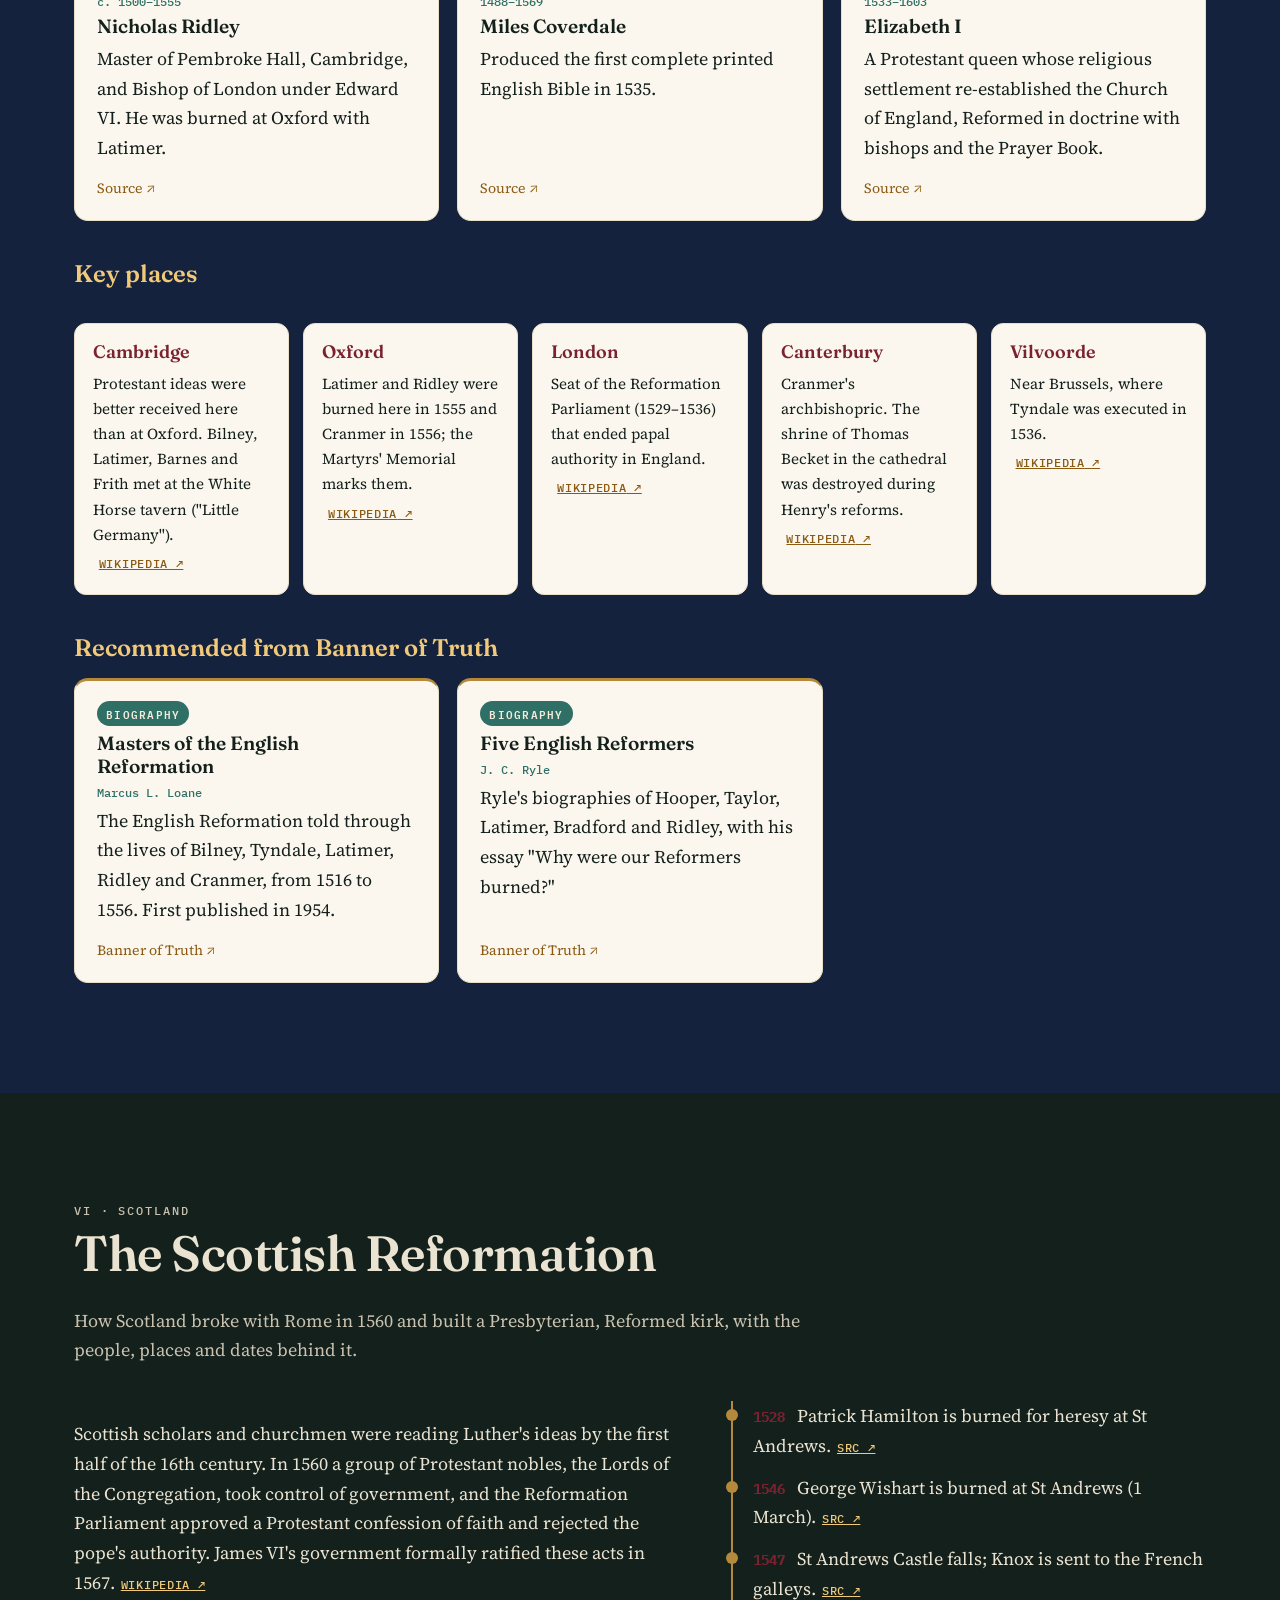
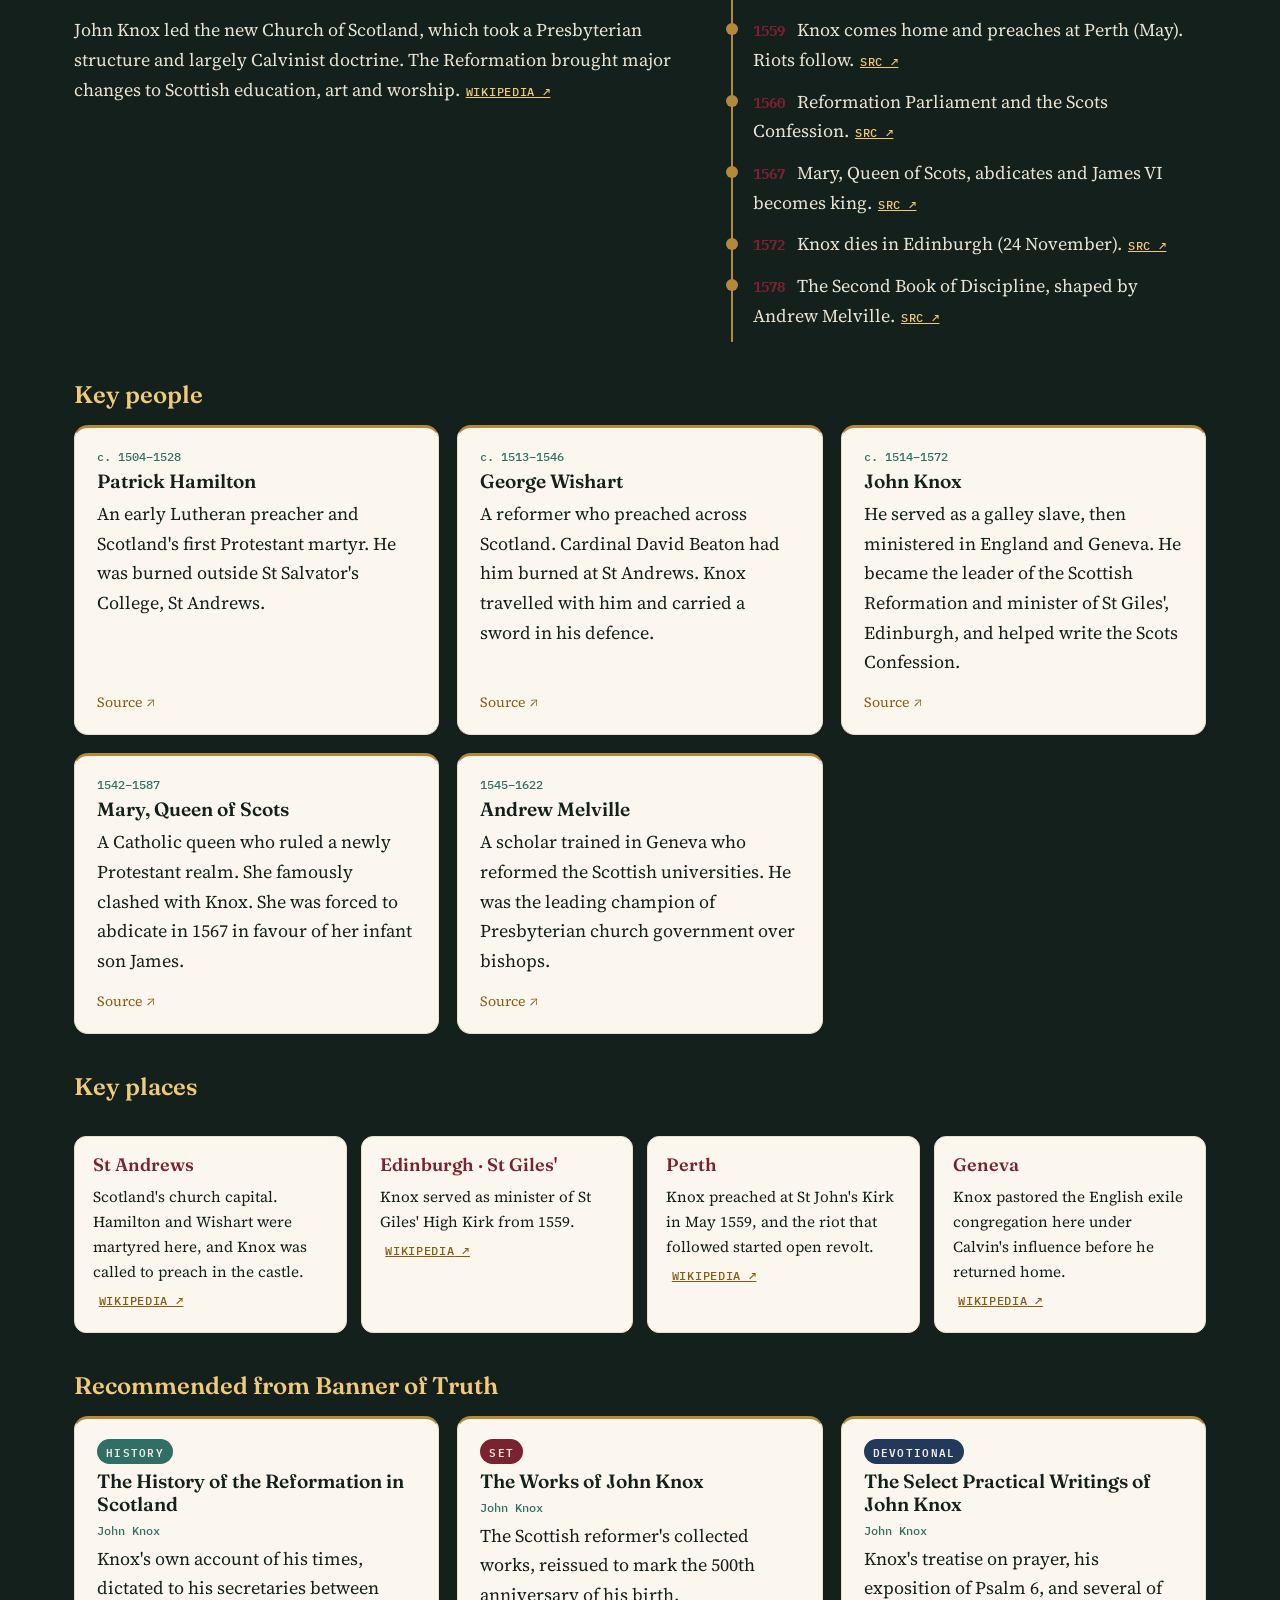
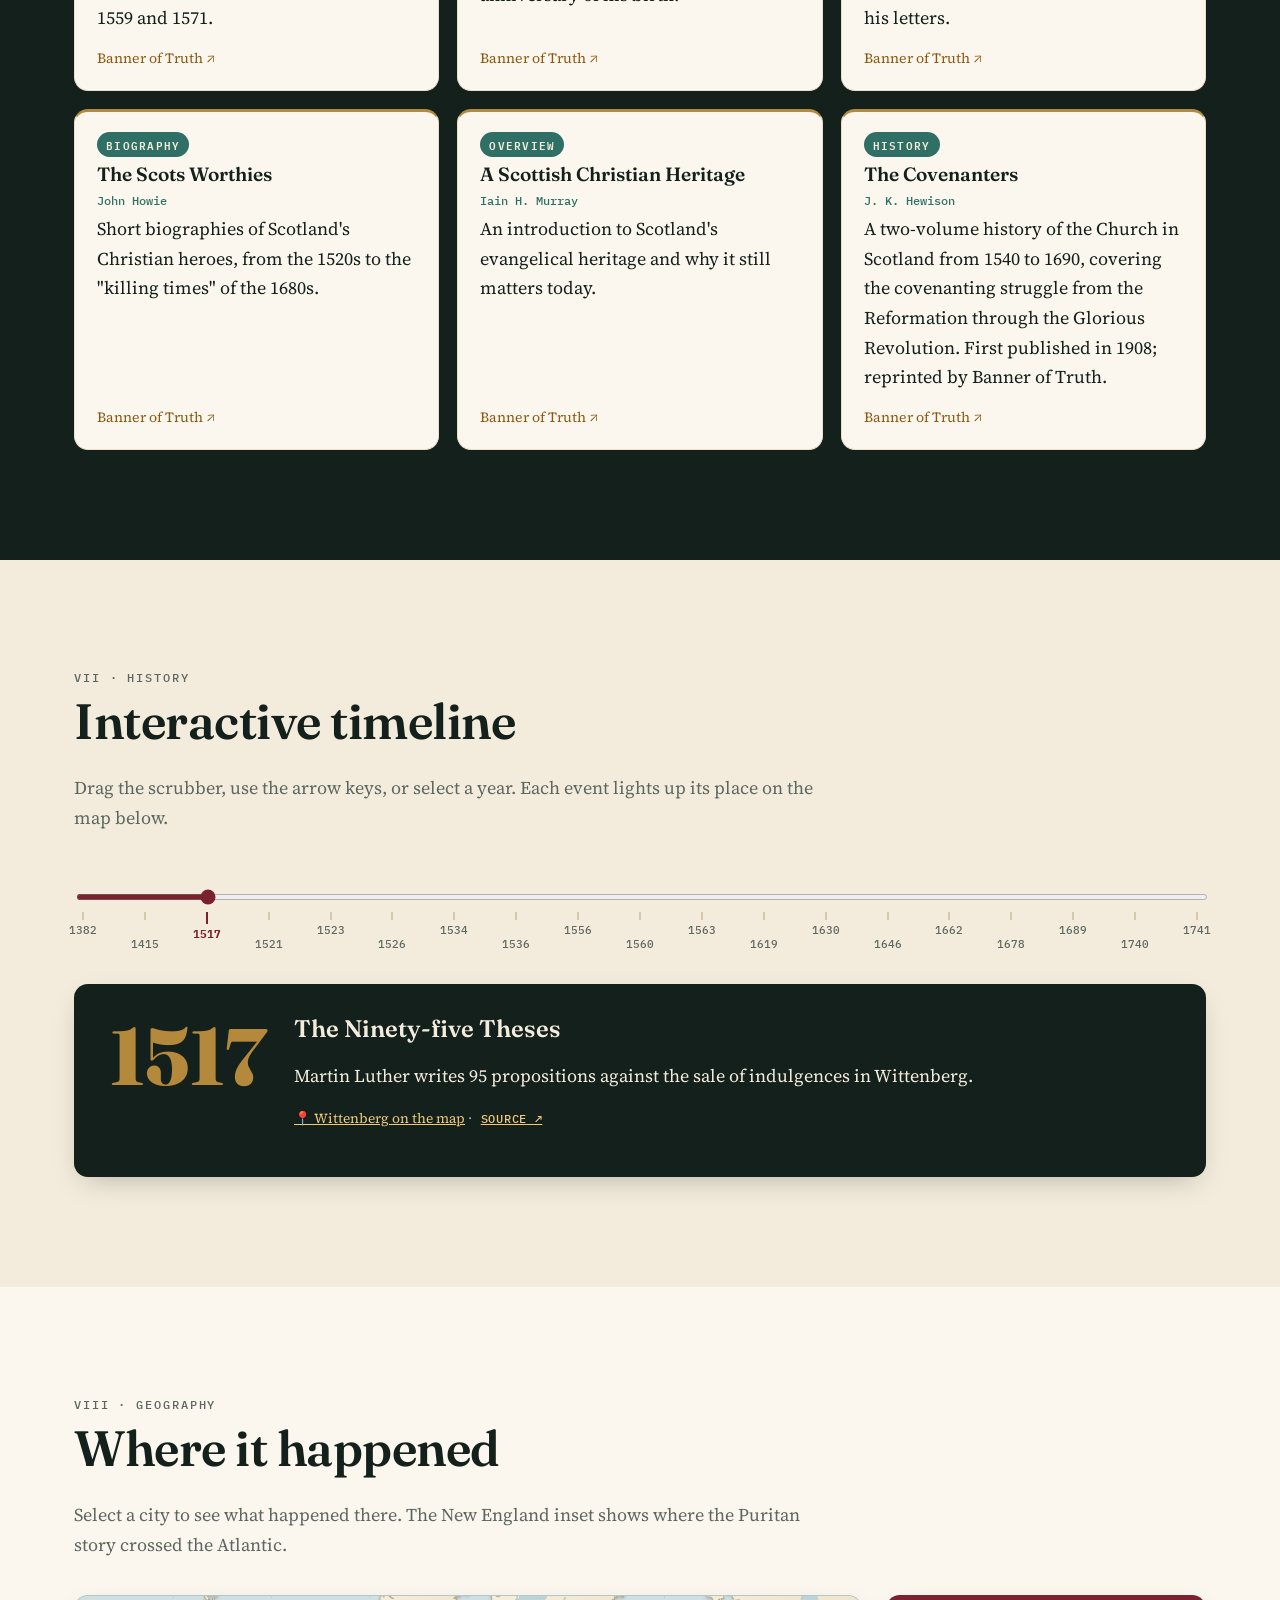
==== commit 24b07b31: "Add two more quiz sets and pick one at random on each visit" ====
--- a/index.html
+++ b/index.html
@@ -479,9 +479,9 @@
     <footer><a class="btn-doc primary" id="docDl" href="" download>⬇ Download PDF</a><a class="btn-doc" id="docOpen" href="" target="_blank" rel="noopener">Open in new tab</a></footer>
   </div>
 </div>
-<script src="./data.js?v=2" defer></script>
+<script src="./data.js?v=3" defer></script>
 <script src="./map-data.js?v=4" defer></script>
-<script src="./app.js?v=12" defer></script>
+<script src="./app.js?v=13" defer></script>
 <script src="./museum.js?v=3" defer></script>
 <script src="./hero.js?v=4" defer></script>
 <script src="./progress.js?v=2" defer></script>
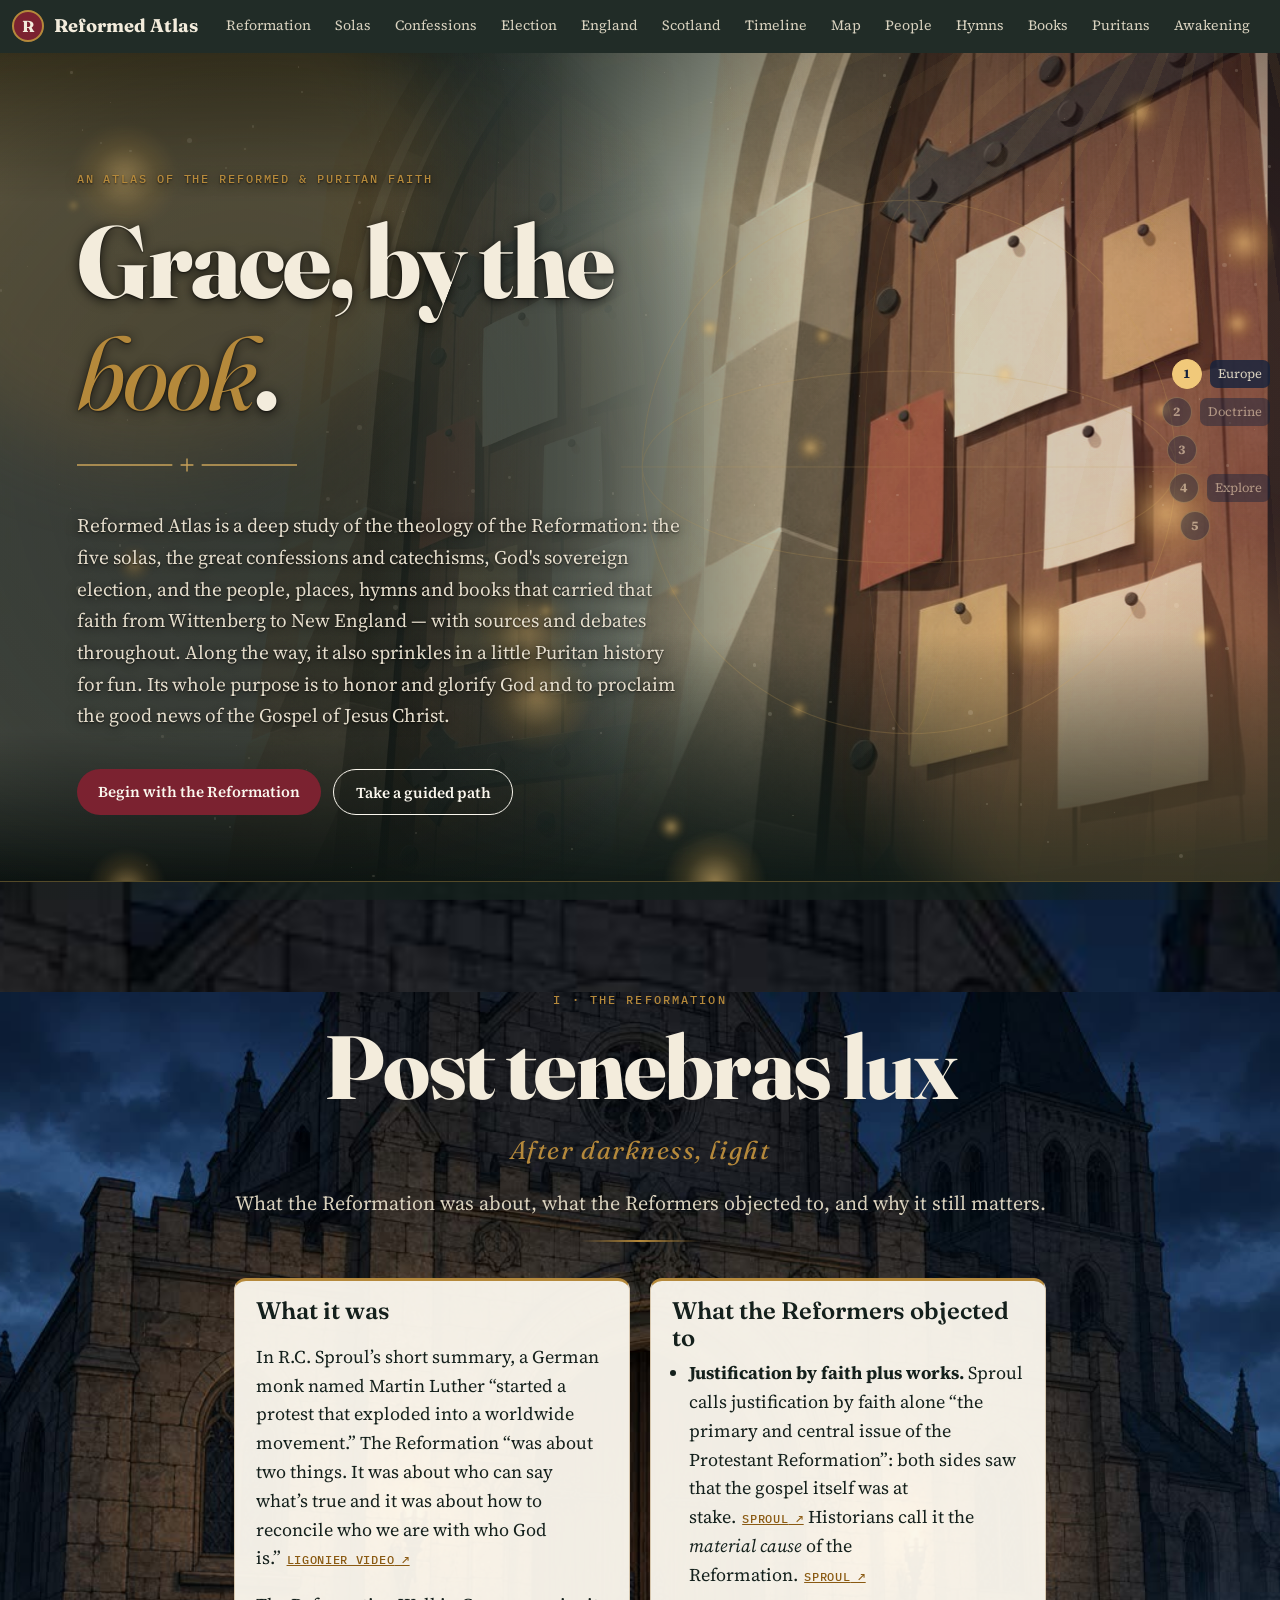
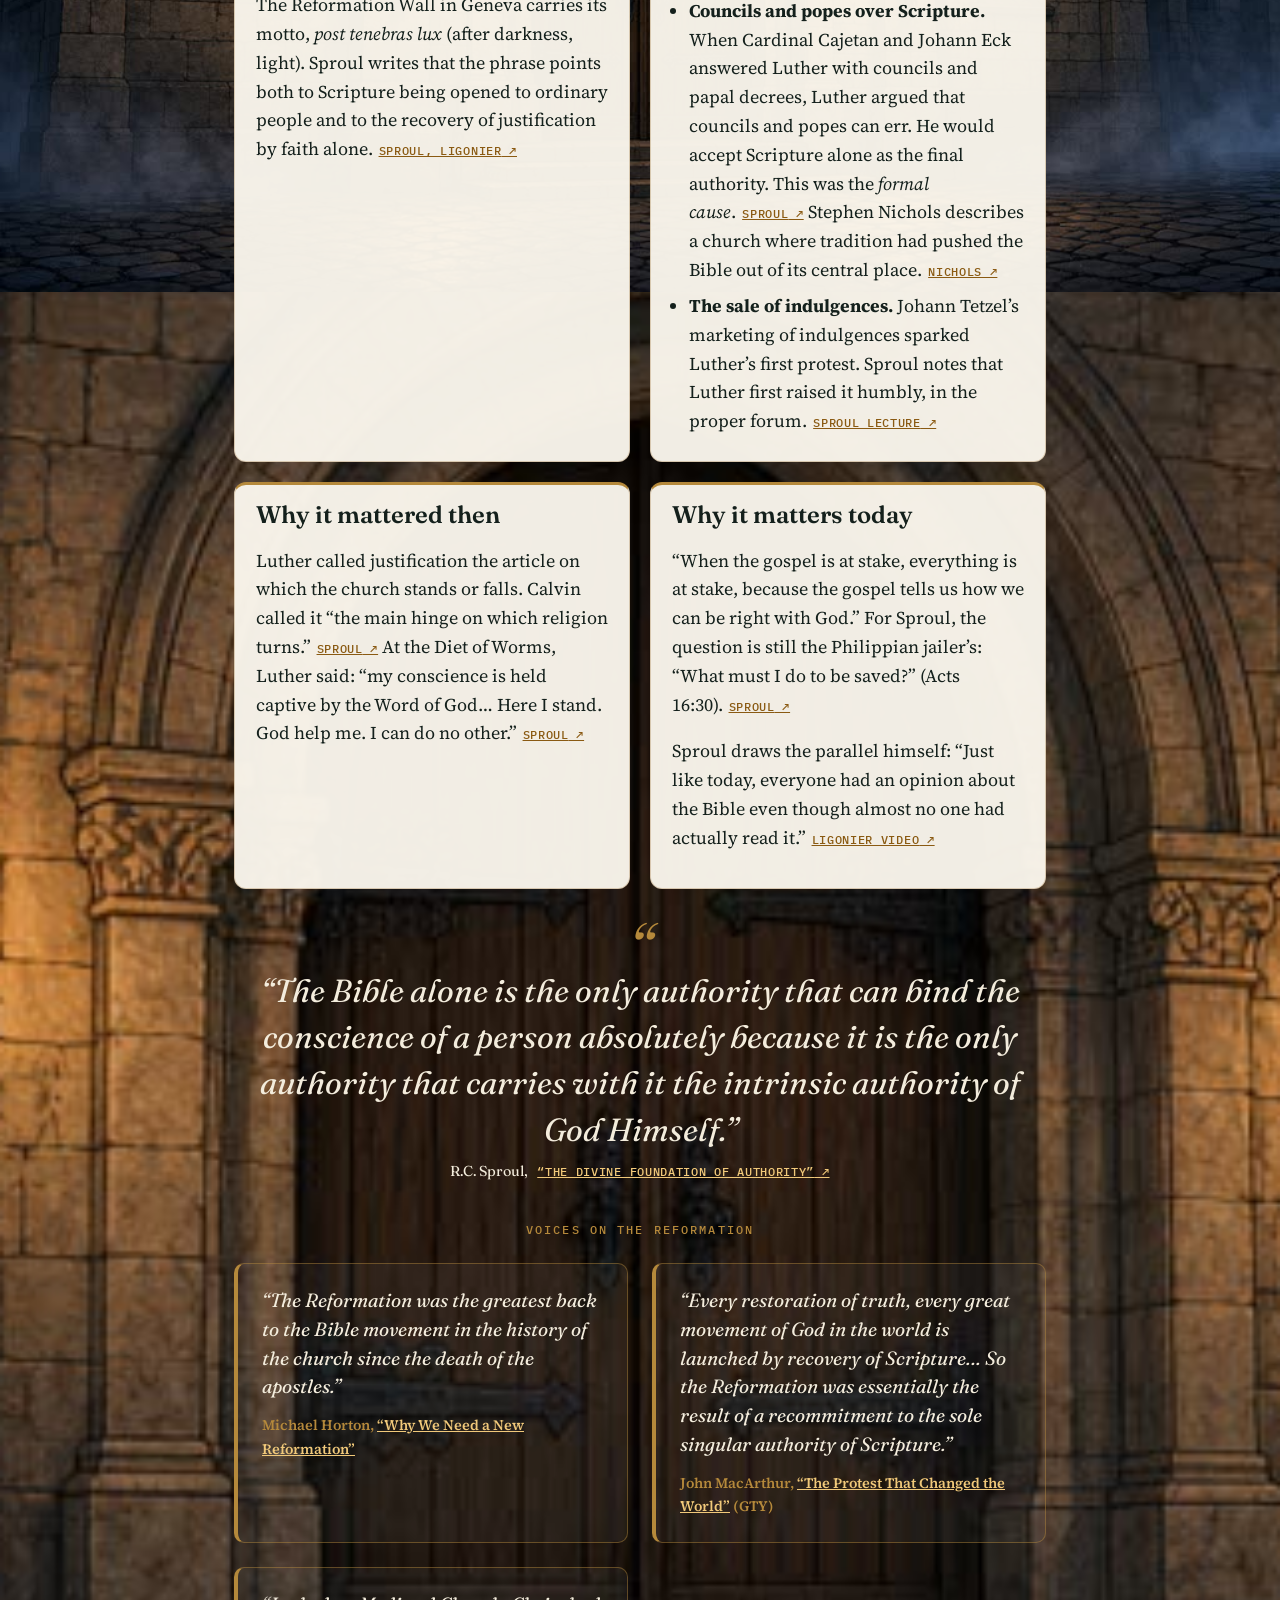
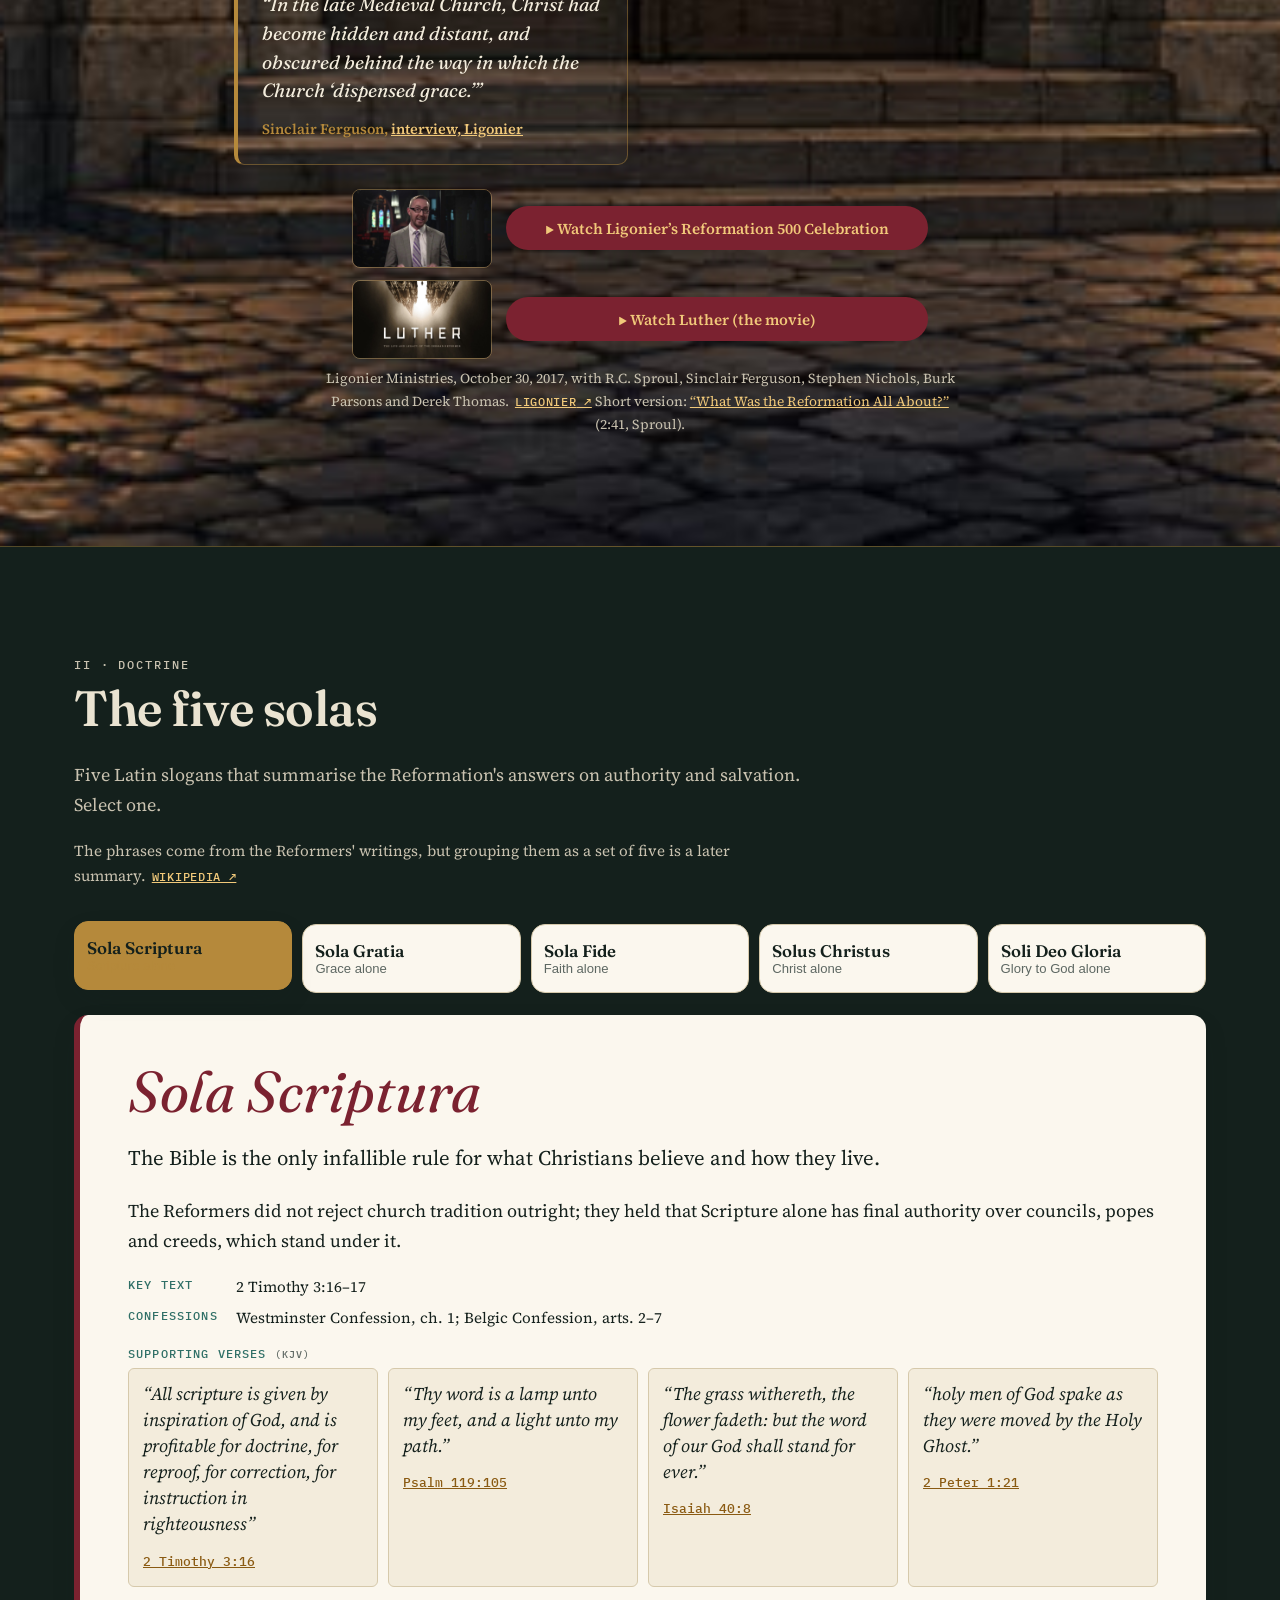
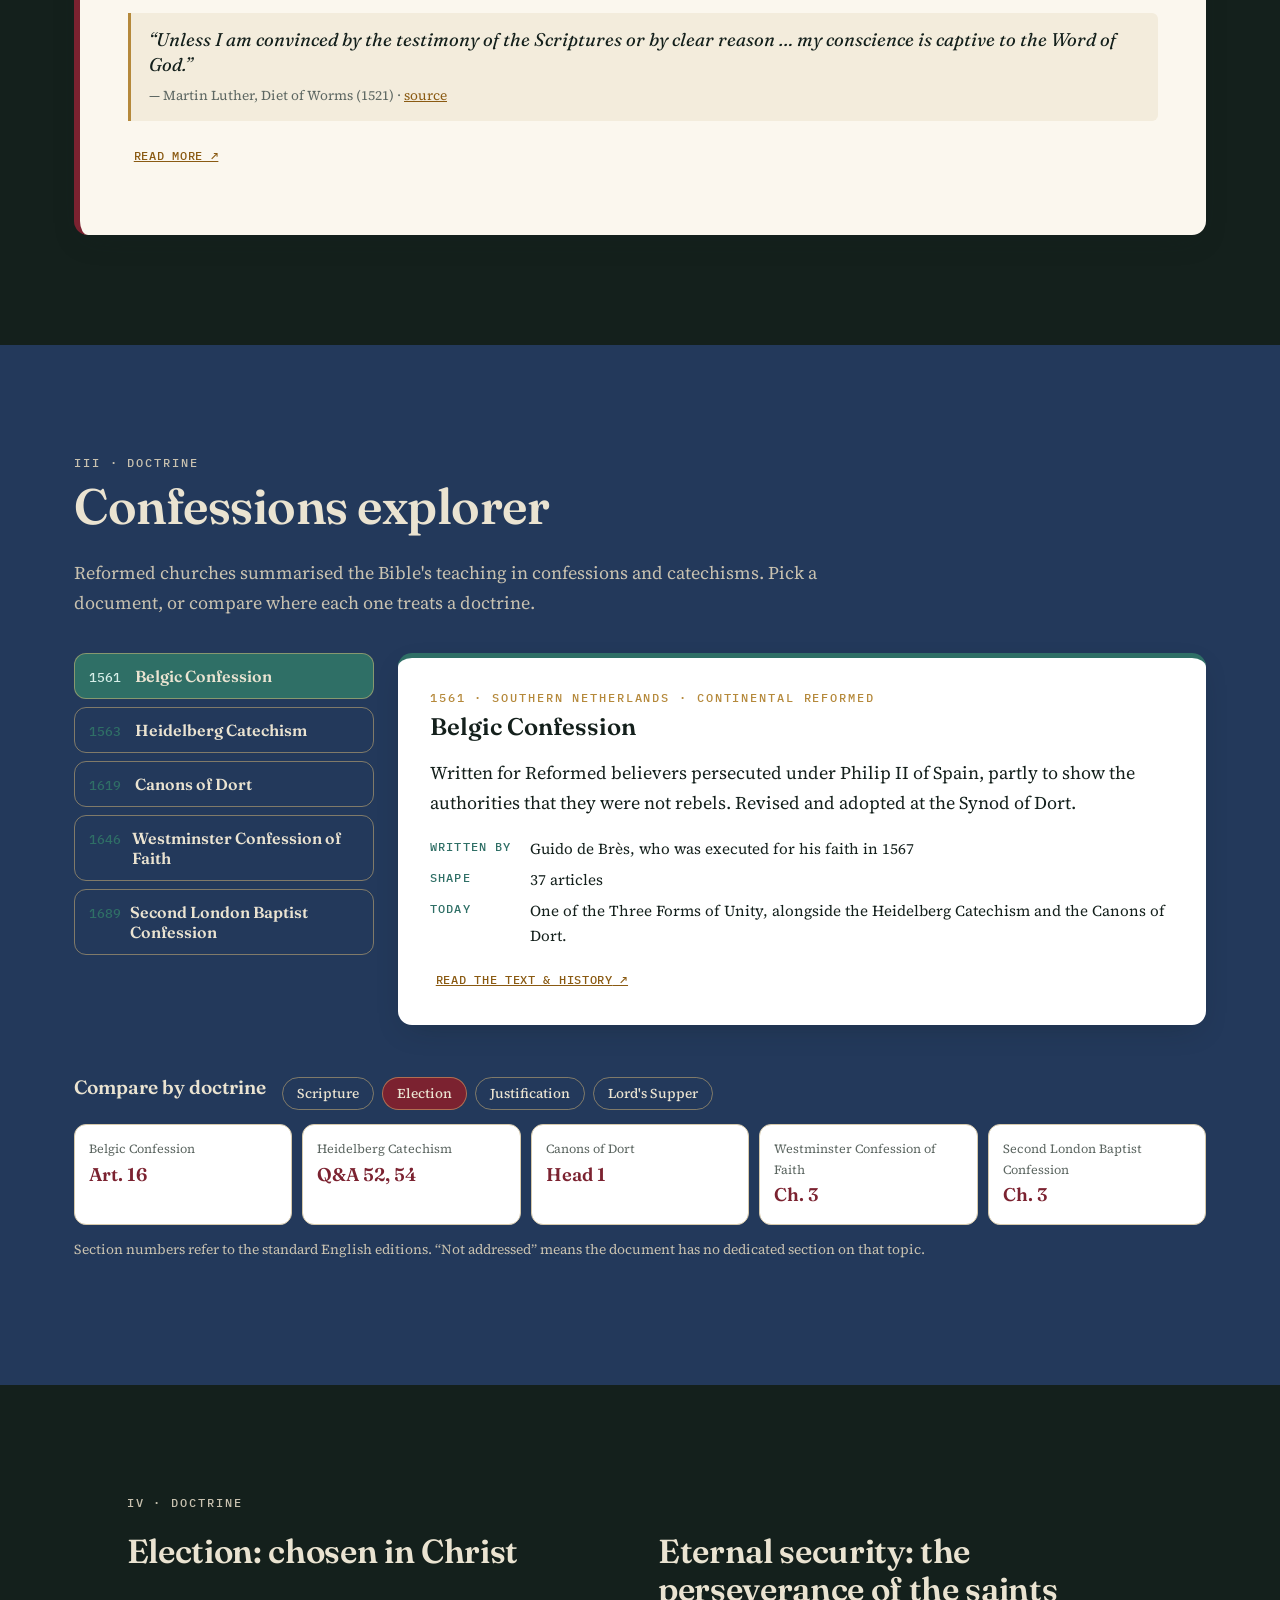
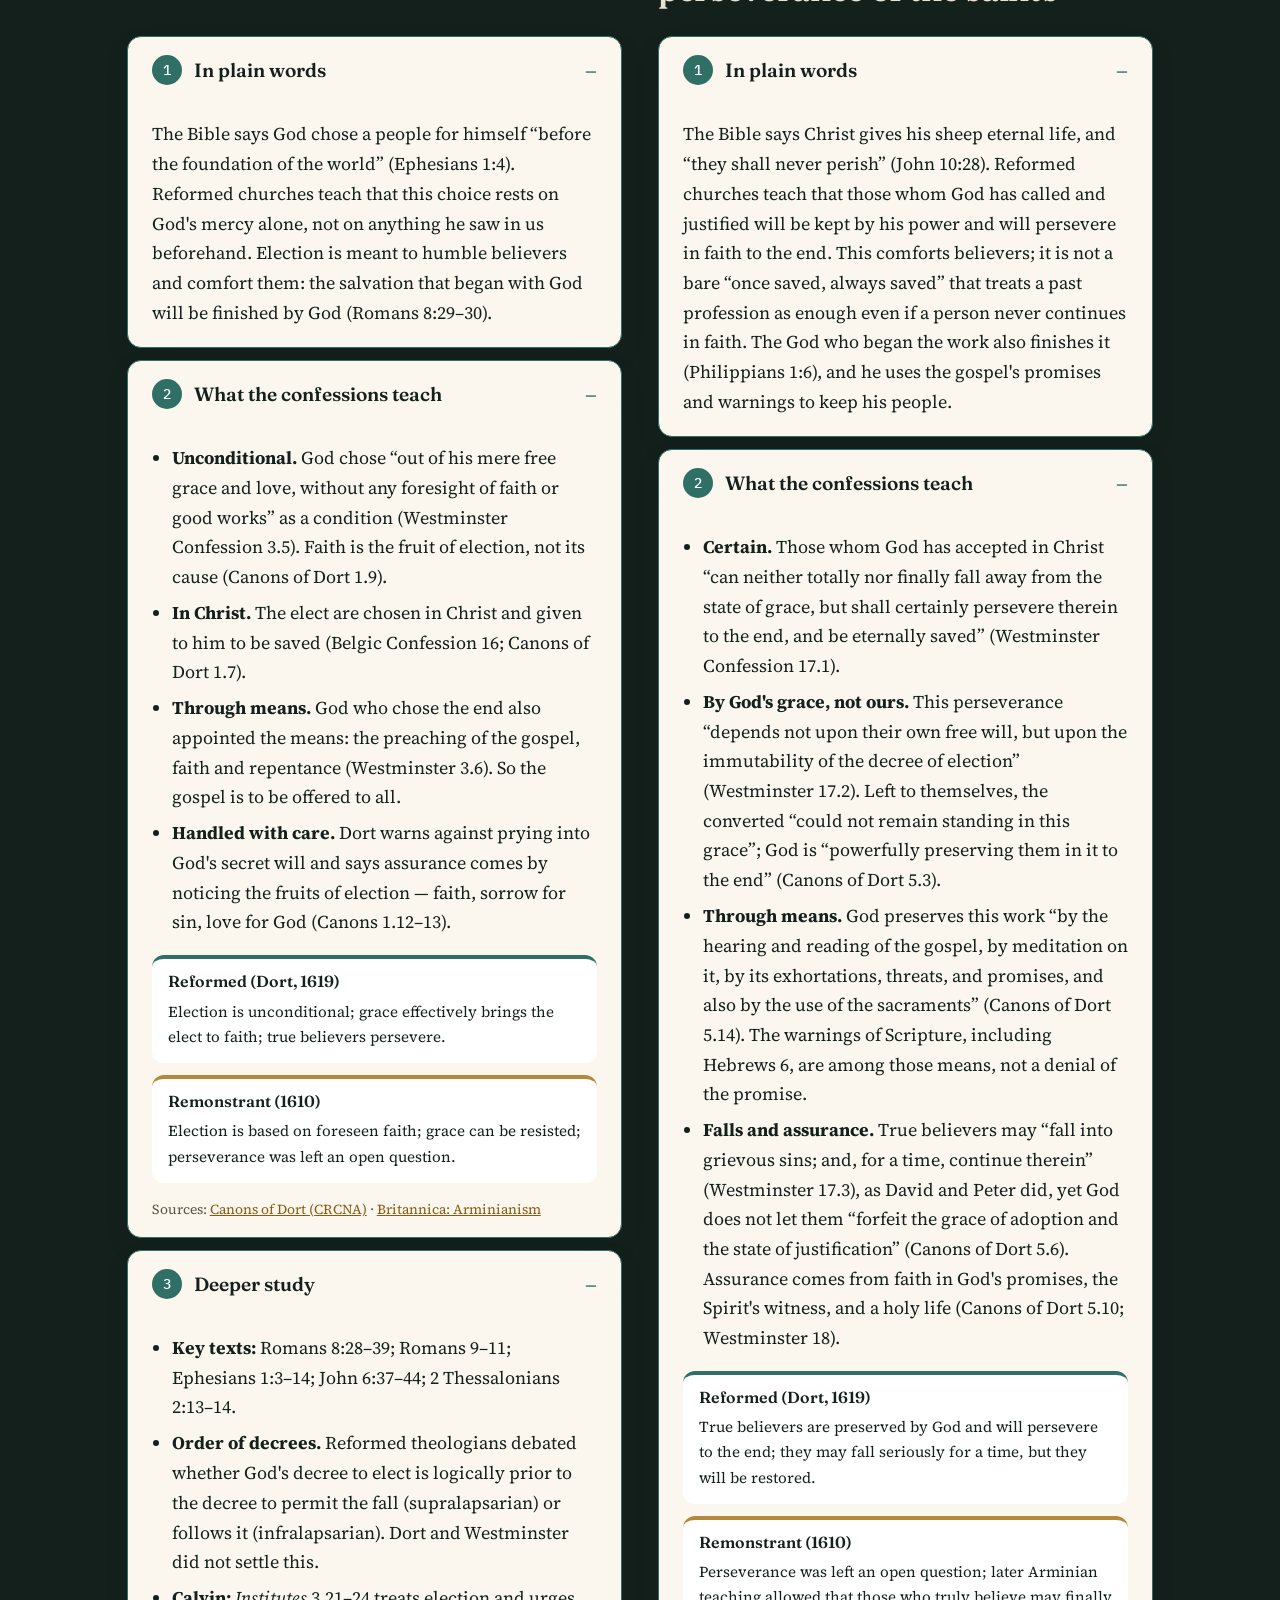
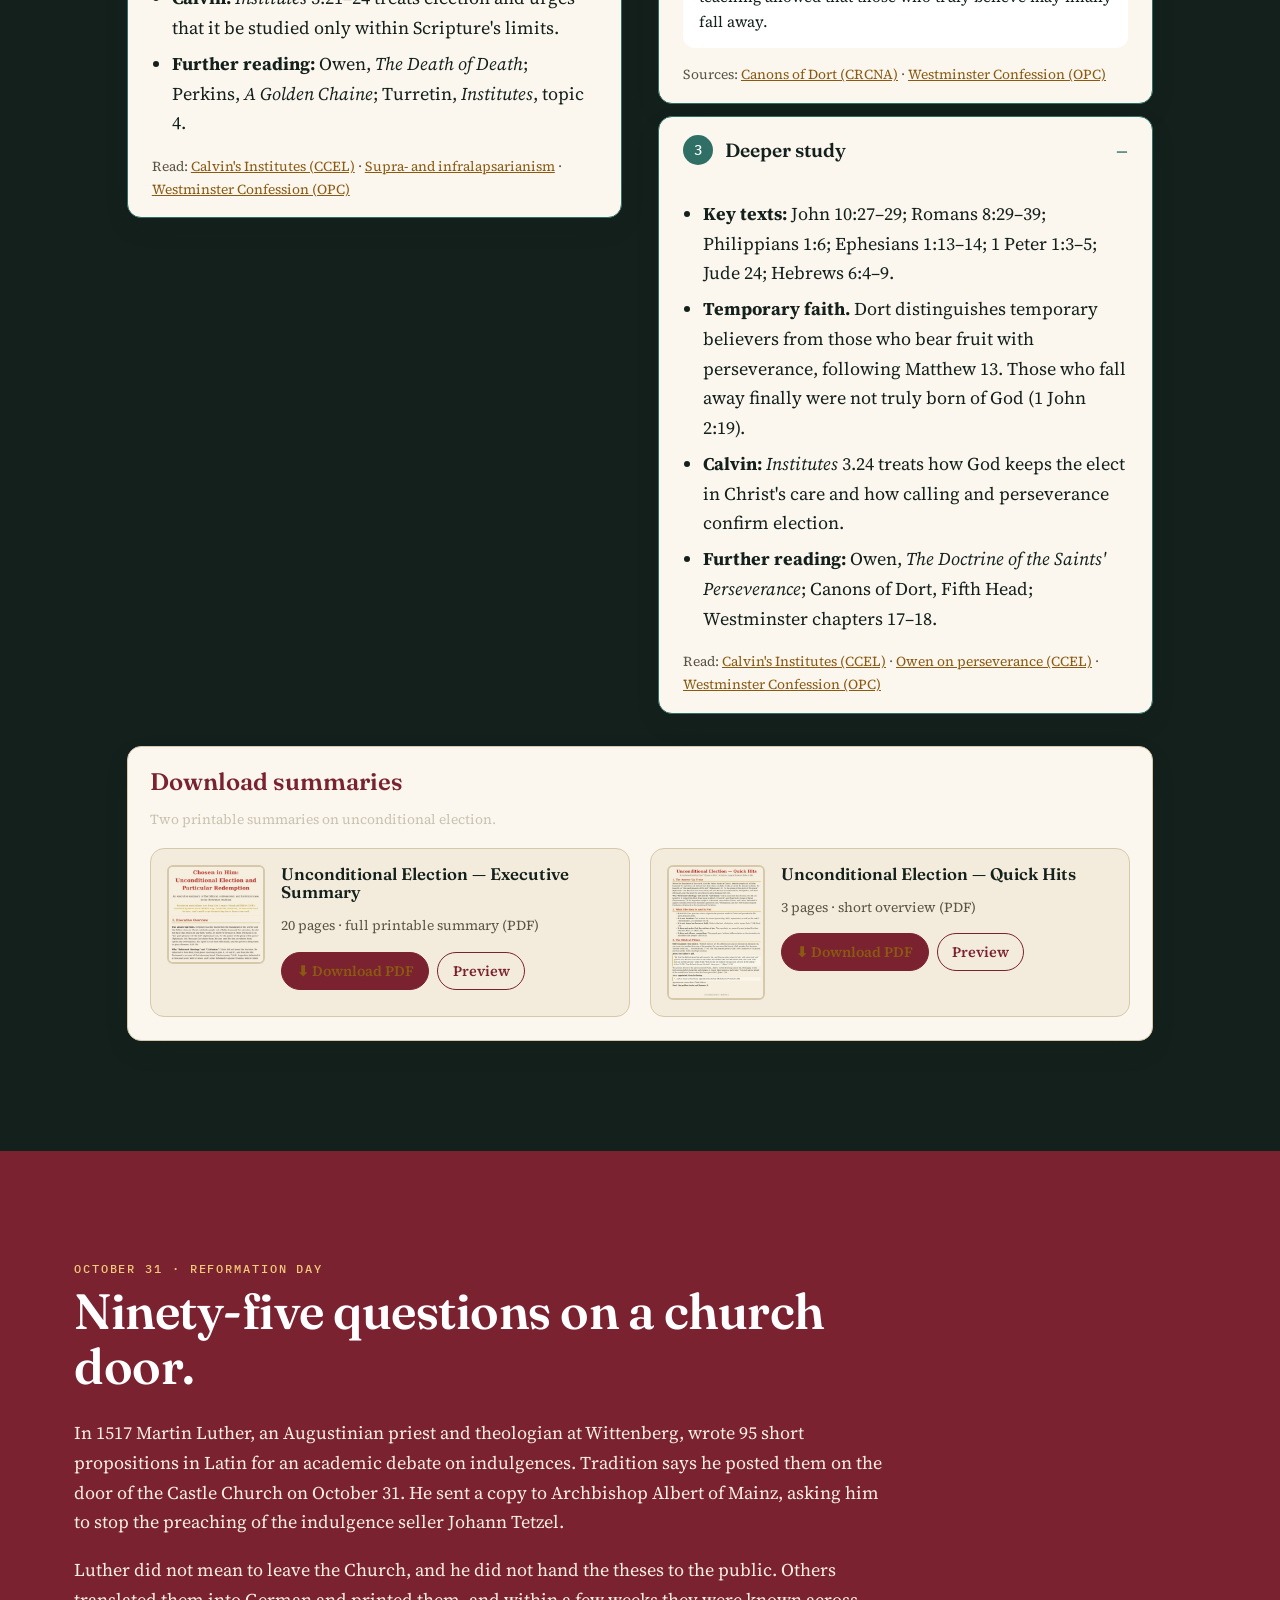
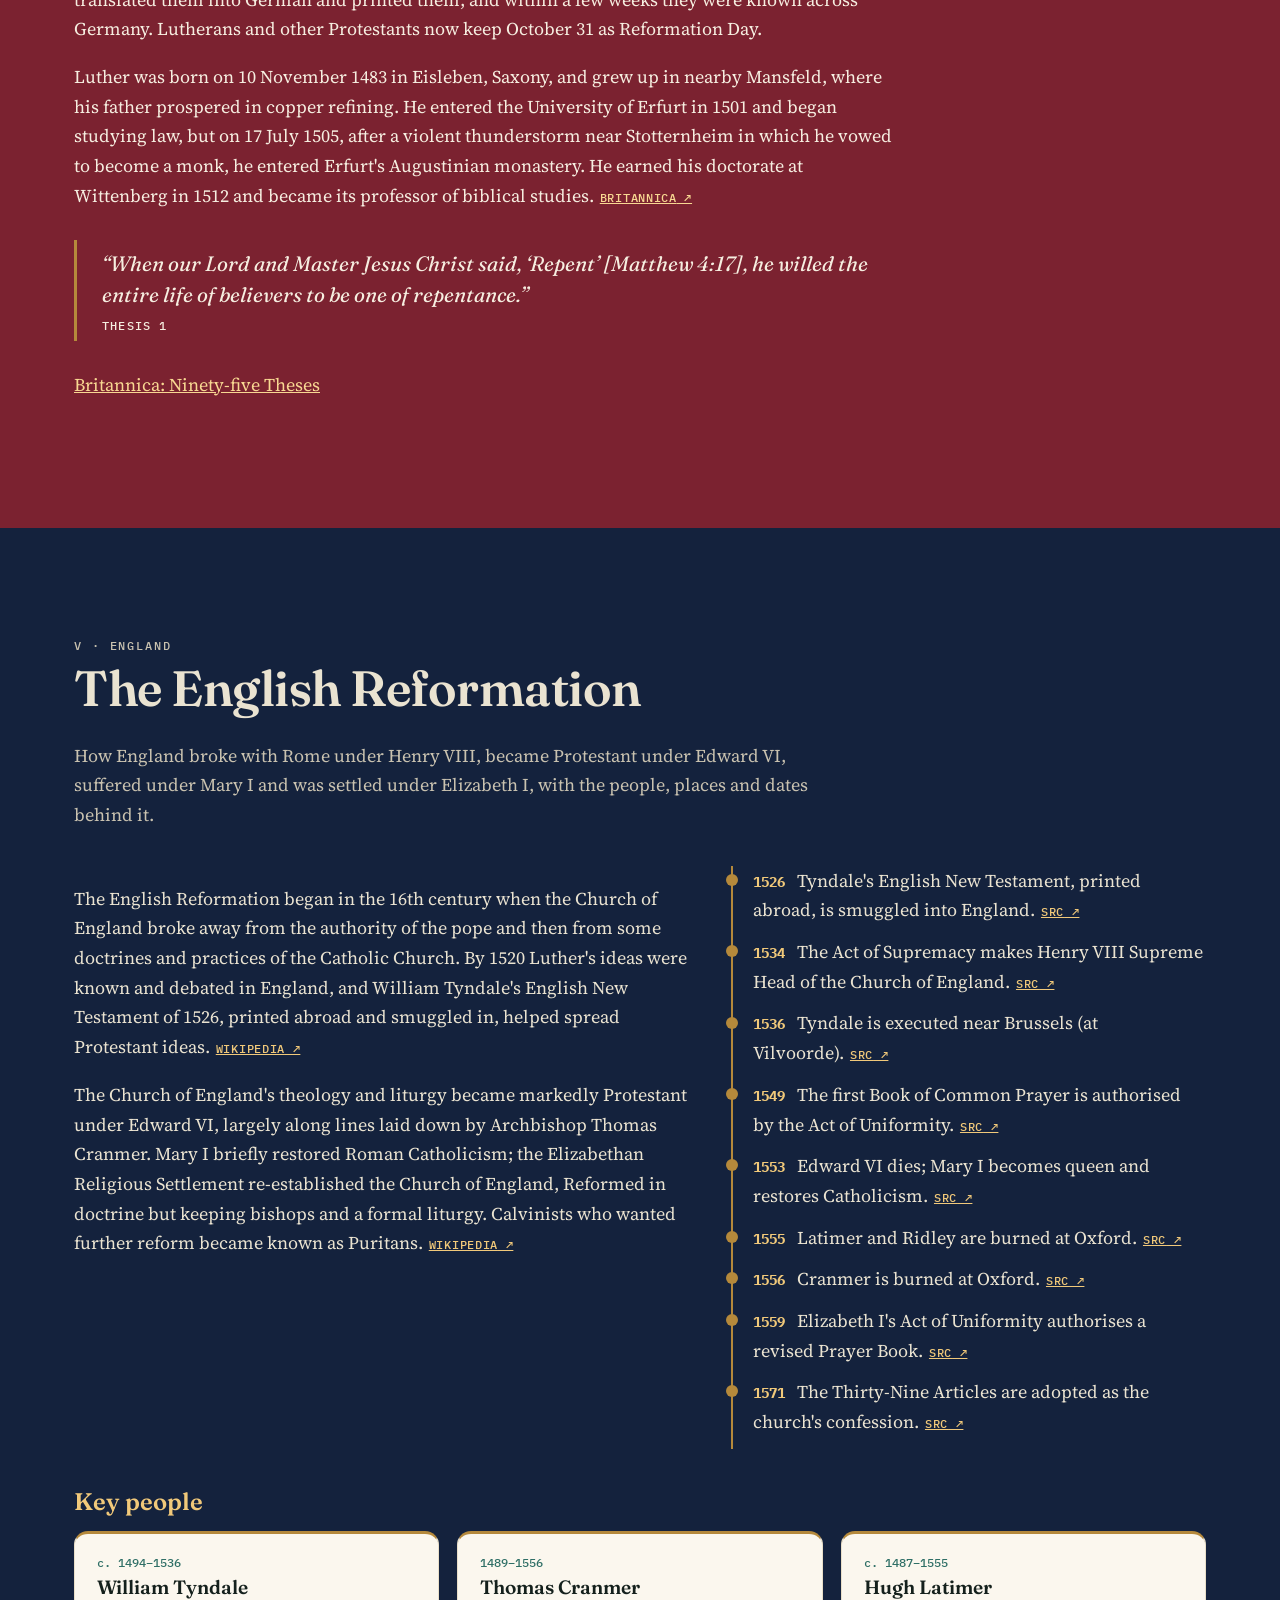
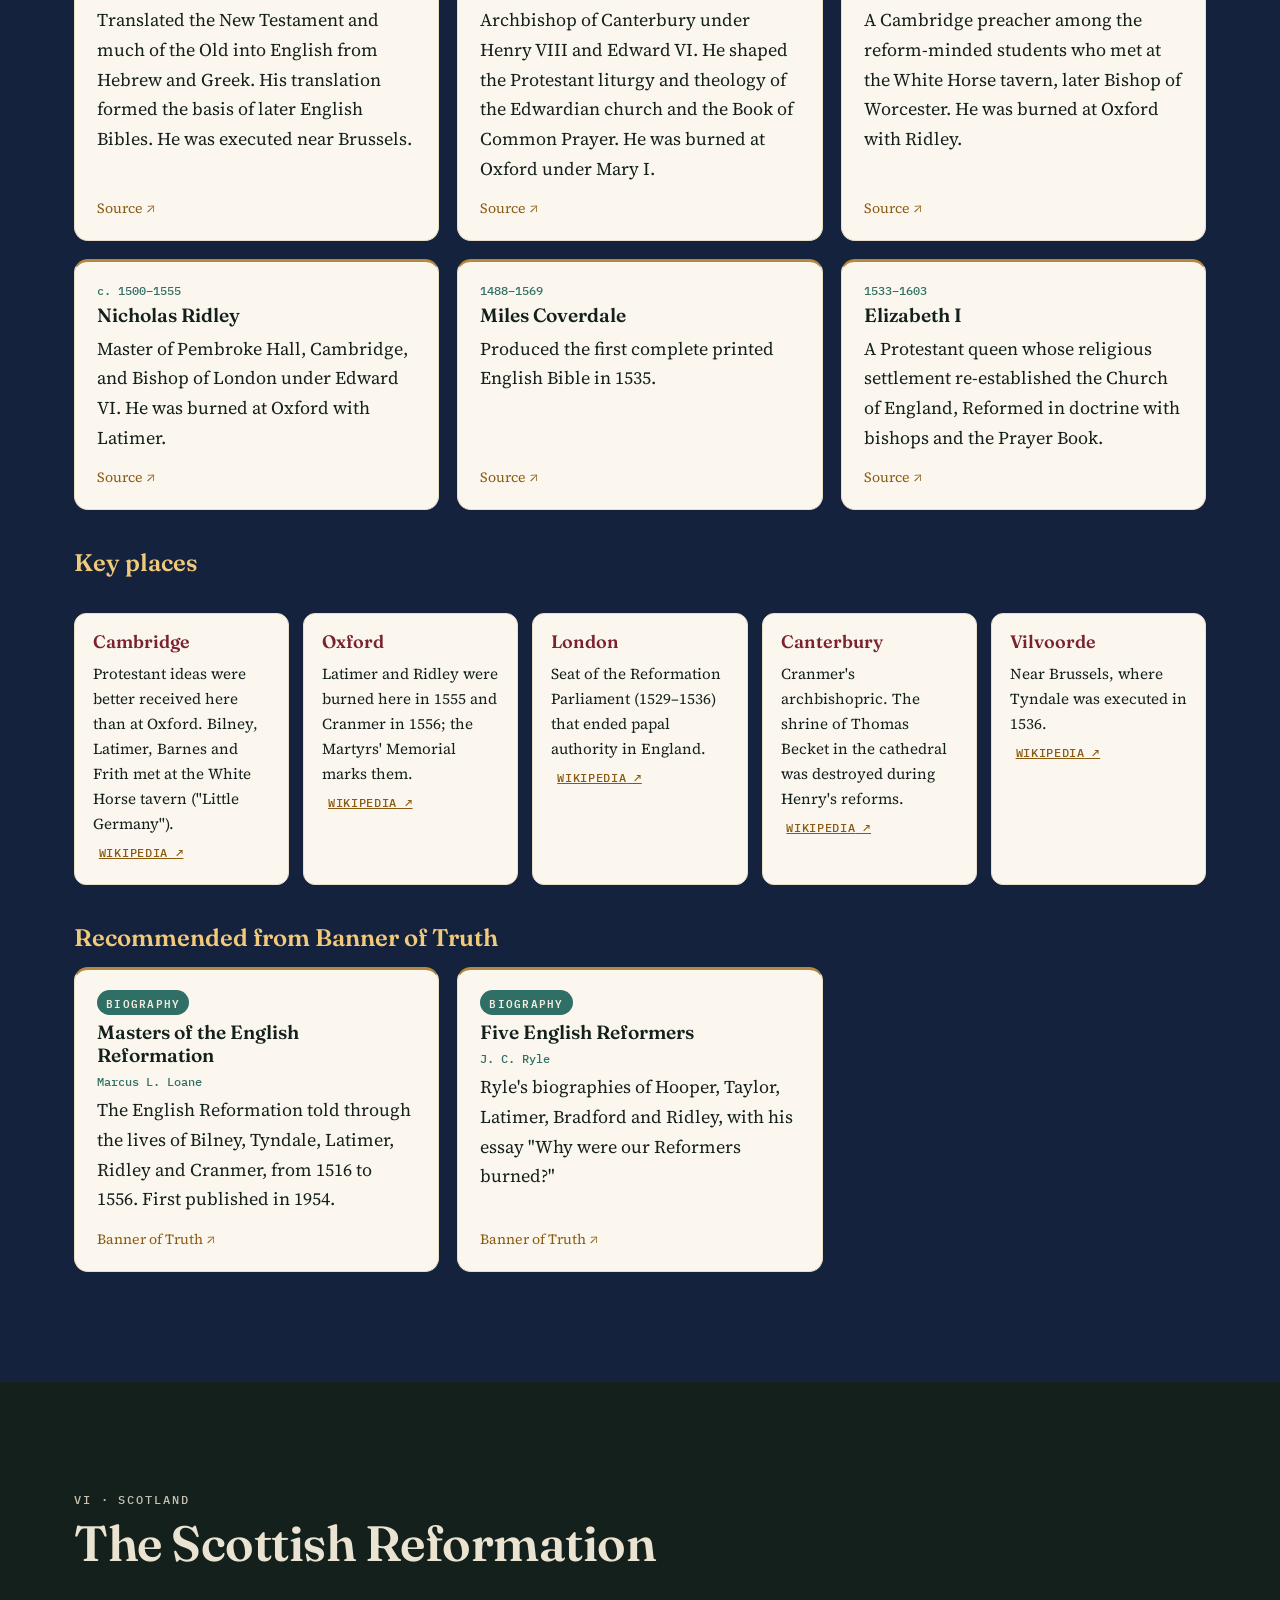
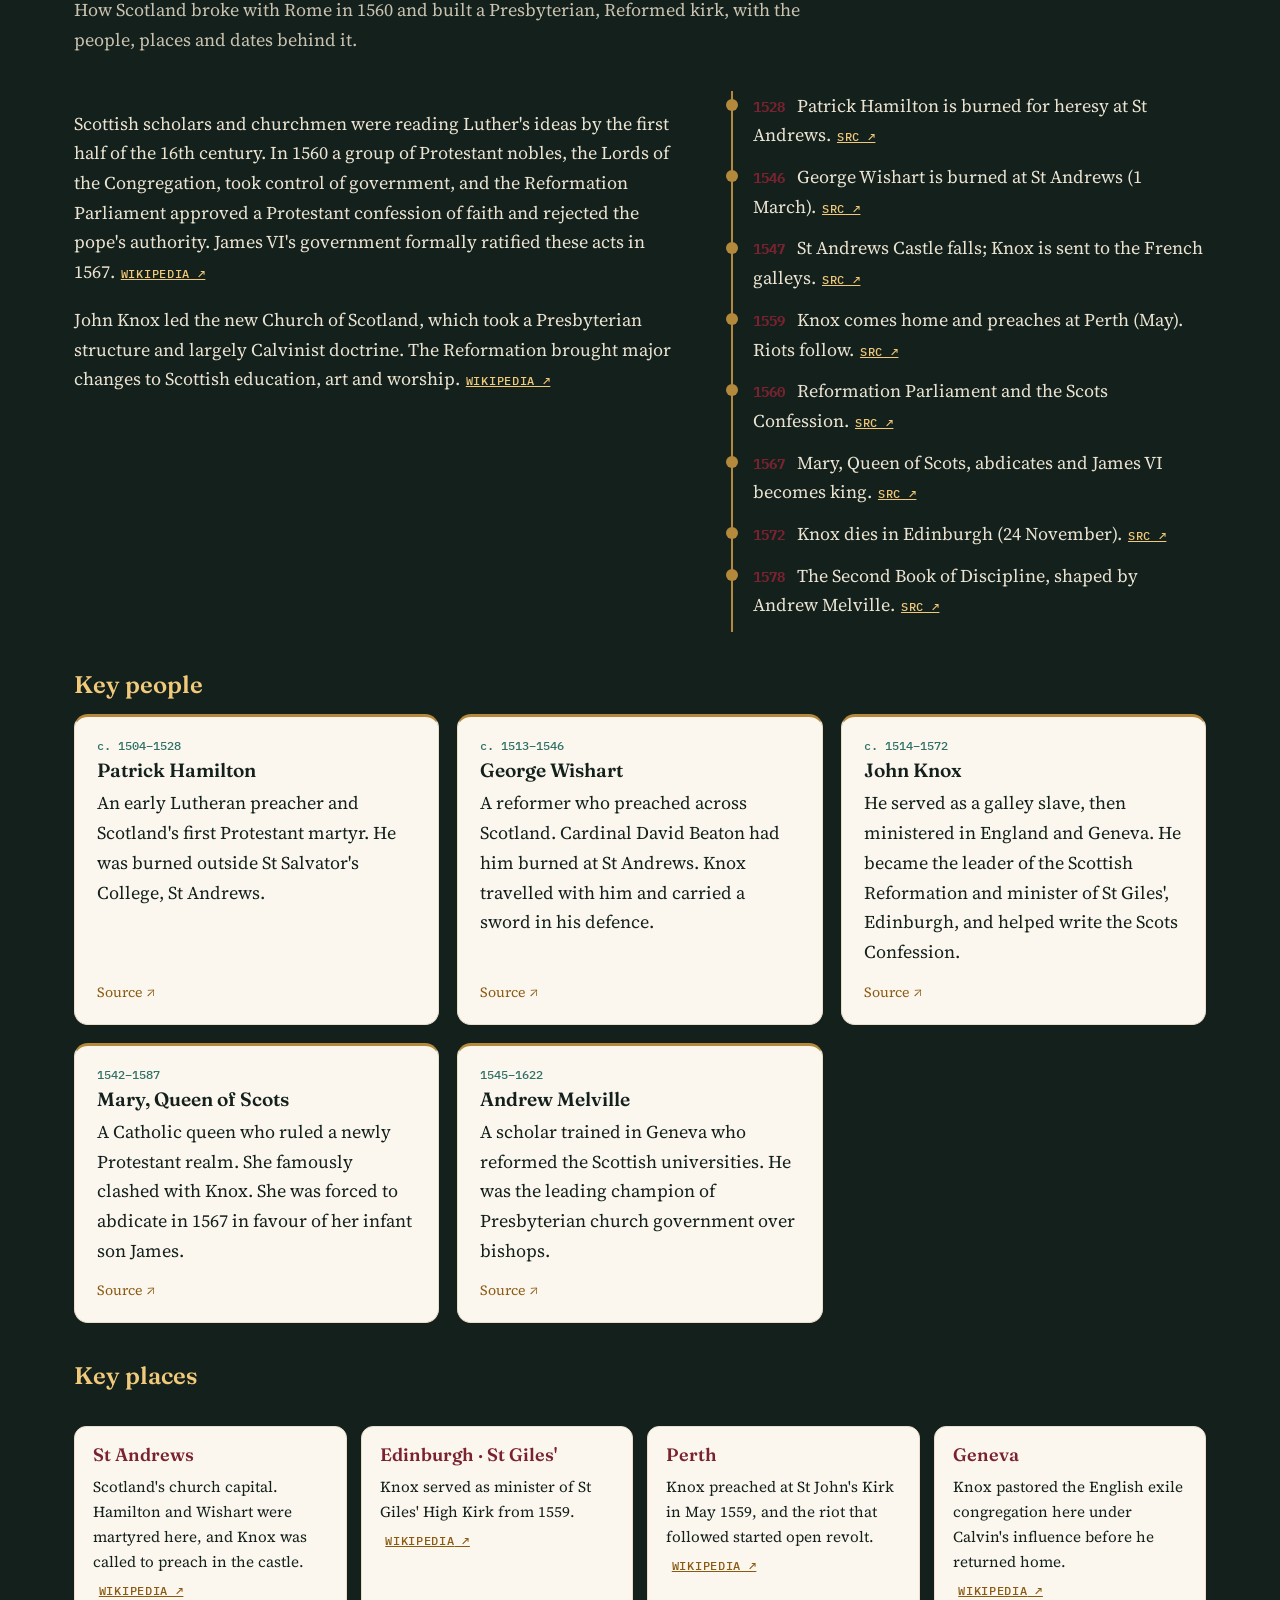
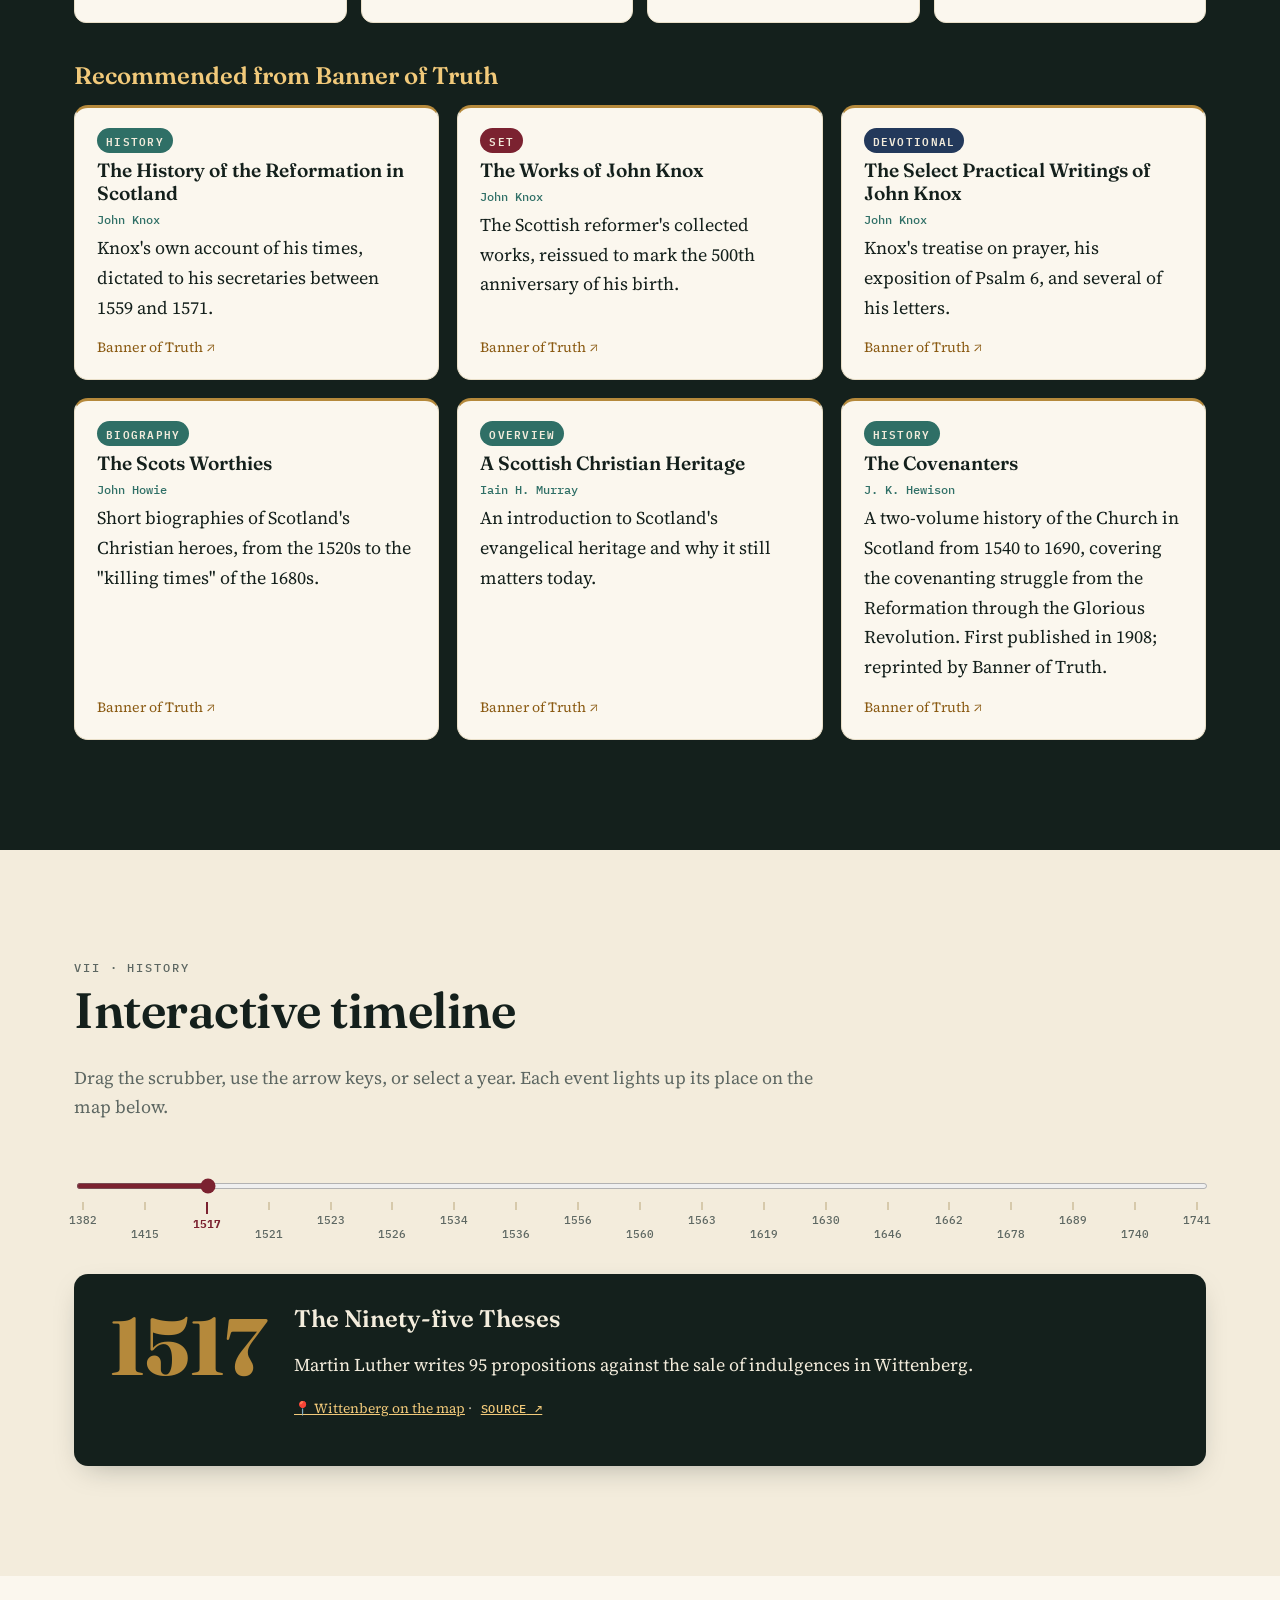
==== commit 708b5f33: "Align the Section IV studies and clear the progress rail Give the two study titles a shared height s" ====
--- a/index.html
+++ b/index.html
@@ -18,7 +18,7 @@
 <link rel="icon" href="./assets/favicon.svg" type="image/svg+xml">
 <link rel="preconnect" href="https://fonts.googleapis.com"><link rel="preconnect" href="https://fonts.gstatic.com" crossorigin>
 <link href="https://fonts.googleapis.com/css2?family=Fraunces:ital,opsz,wght@0,9..144,400;0,9..144,600;0,9..144,800;1,9..144,400;1,9..144,600&family=Source+Serif+4:ital,wght@0,400;0,600;0,700;1,400;1,600&family=IBM+Plex+Mono:wght@400;500&family=EB+Garamond:ital,wght@0,500;0,700;1,500&family=Cormorant+Garamond:ital,wght@0,600;0,700;1,600&family=Playfair+Display:wght@600&family=Libre+Baskerville:wght@700&family=Cinzel:wght@600;700&display=swap" rel="stylesheet">
-<link rel="stylesheet" href="./style.css?v=47">
+<link rel="stylesheet" href="./style.css?v=48">
 <link rel="stylesheet" href="./reformation-day.css?v=11">
 <link rel="stylesheet" href="./museum.css?v=3">
 <link rel="stylesheet" href="./hero-stars.css?v=20261029m">
--- a/style.css
+++ b/style.css
@@ -602,5 +602,6 @@
 /* Section IV: two doctrinal studies side by side */
 .study-pair{display:grid;grid-template-columns:repeat(auto-fit,minmax(min(100%,440px),1fr));gap:clamp(20px,3vw,36px);align-items:start}
 .study-pair>article{min-width:0}
-.study-pair h2{font-size:clamp(1.55rem,2.6vw,2.2rem);margin:0 0 .75em;line-height:1.15}
+.study-pair h2{font-size:clamp(1.55rem,2.6vw,2.2rem);margin:0 0 .75em;line-height:1.15;min-height:2.4em;text-wrap:balance}
 #election>.wrap>.head{max-width:none;margin-bottom:1.25rem}
+@media (min-width:901px){#election>.wrap{padding-inline:clamp(40px,6vw,88px)}}
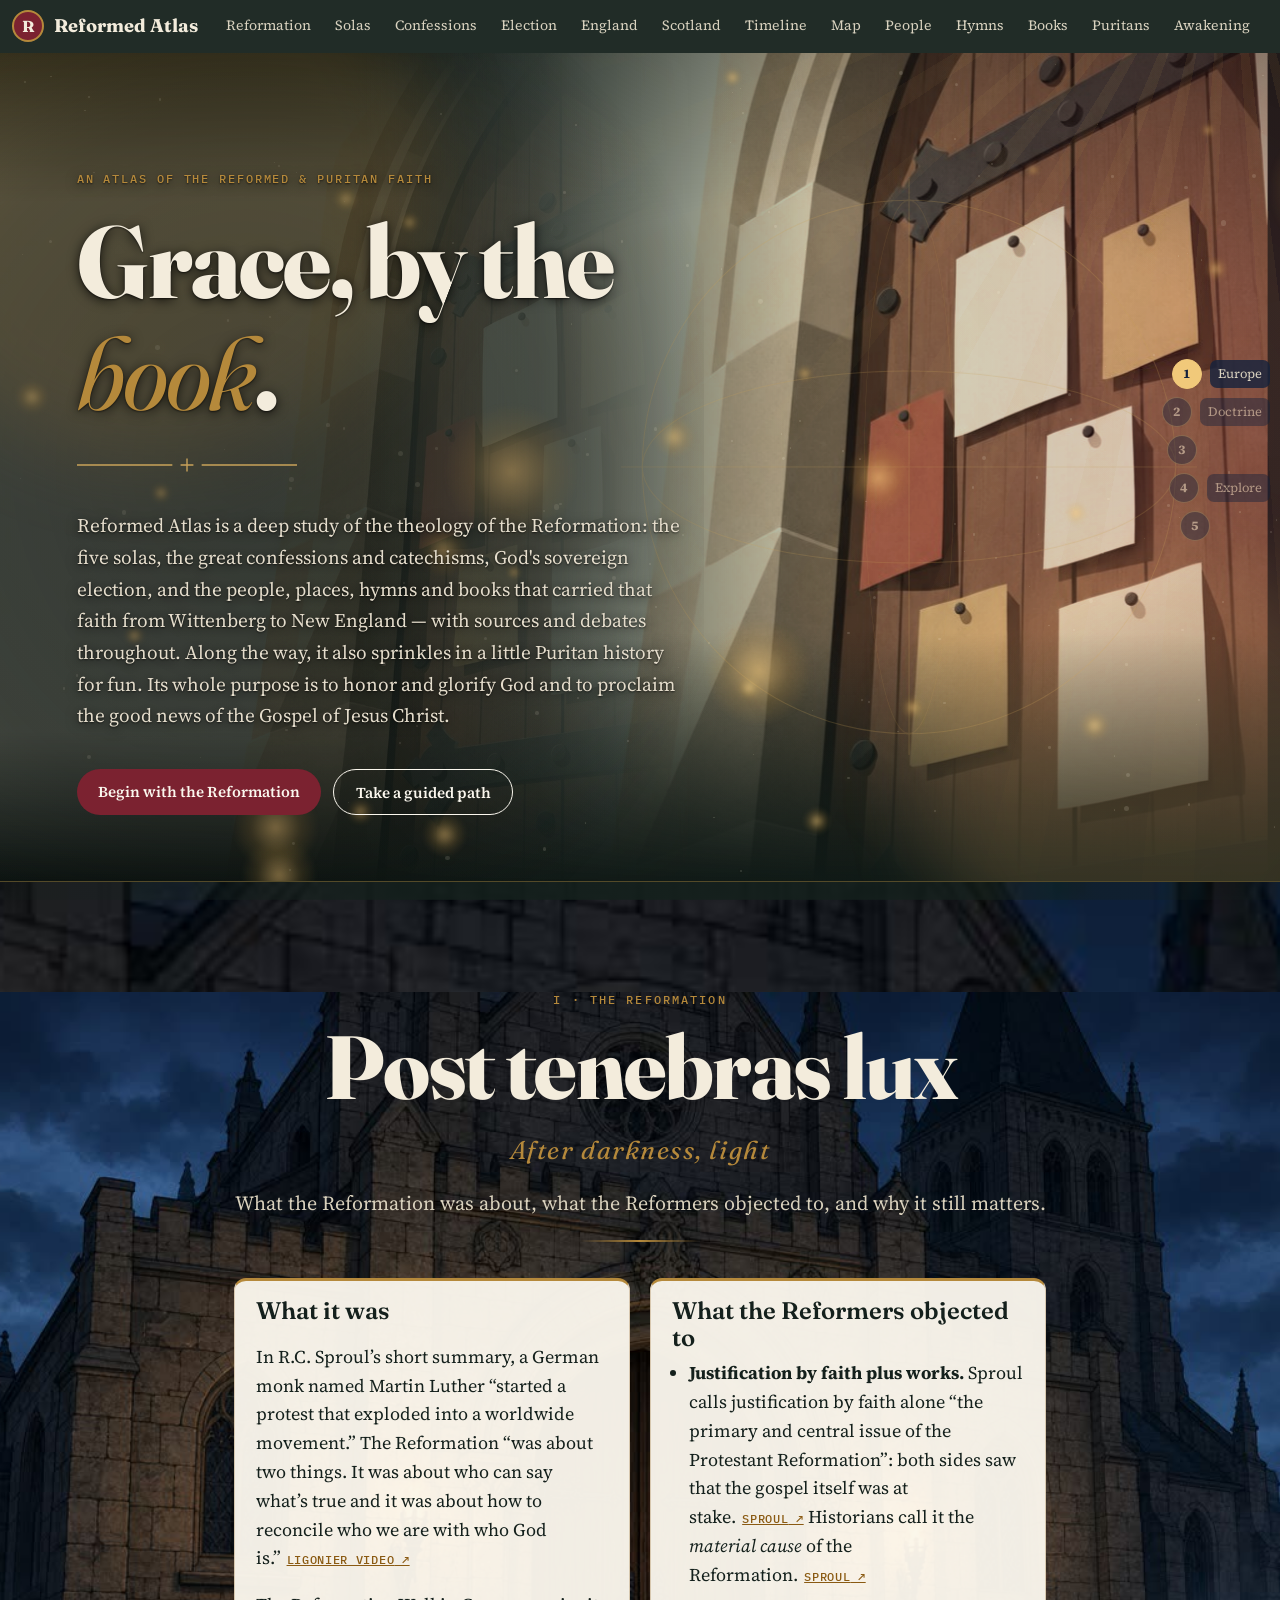
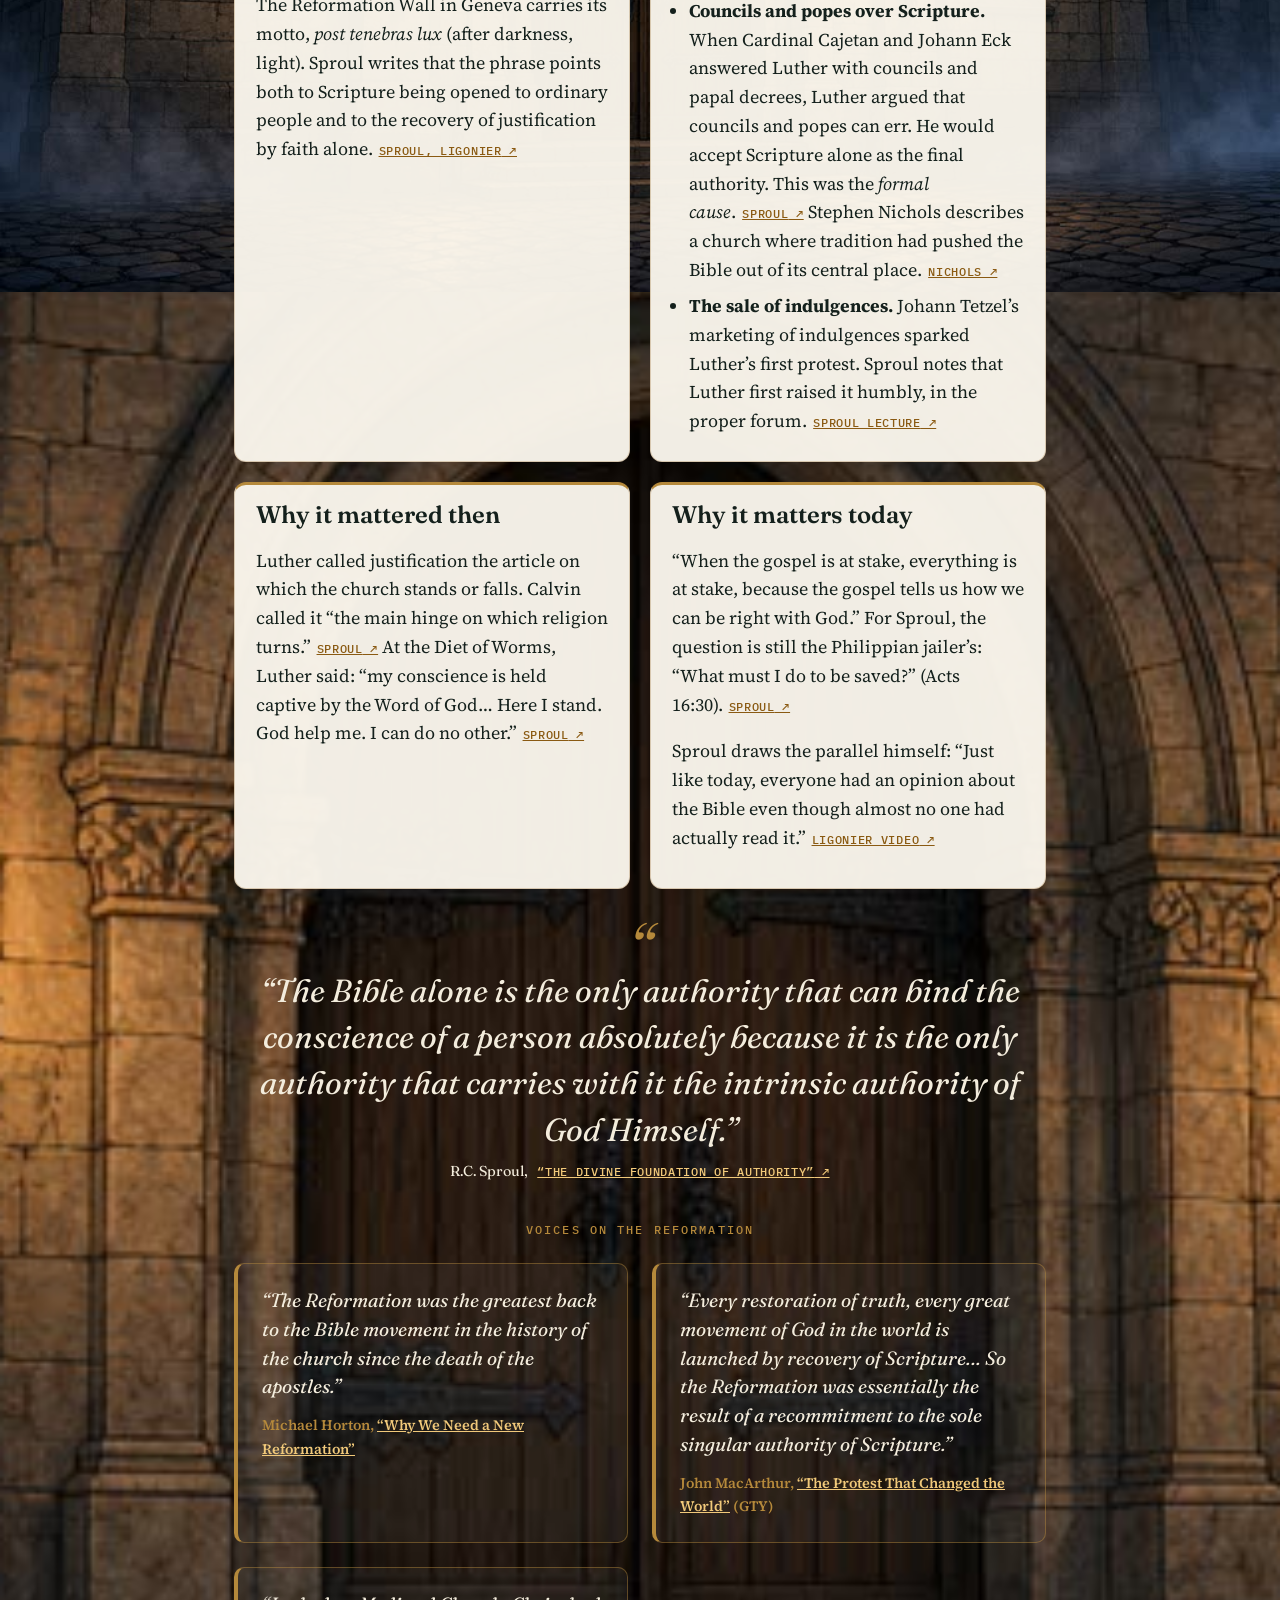
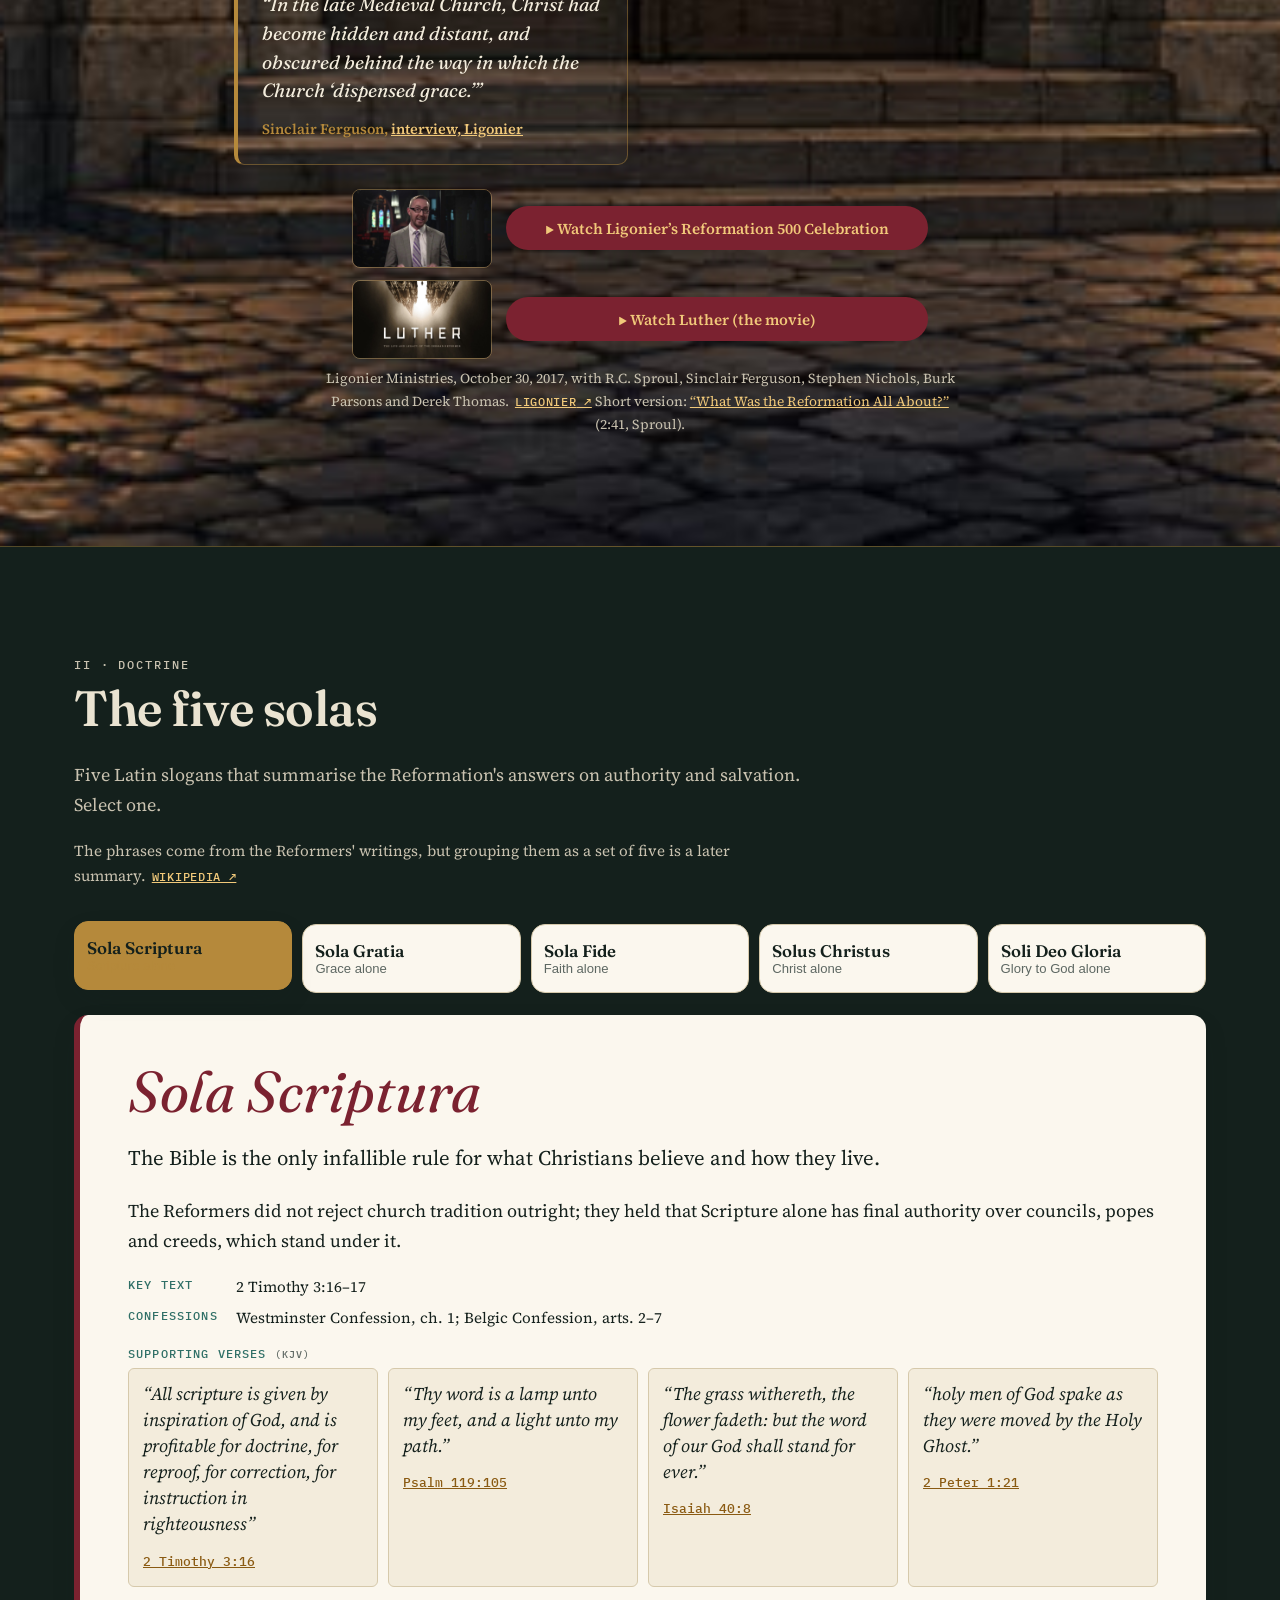
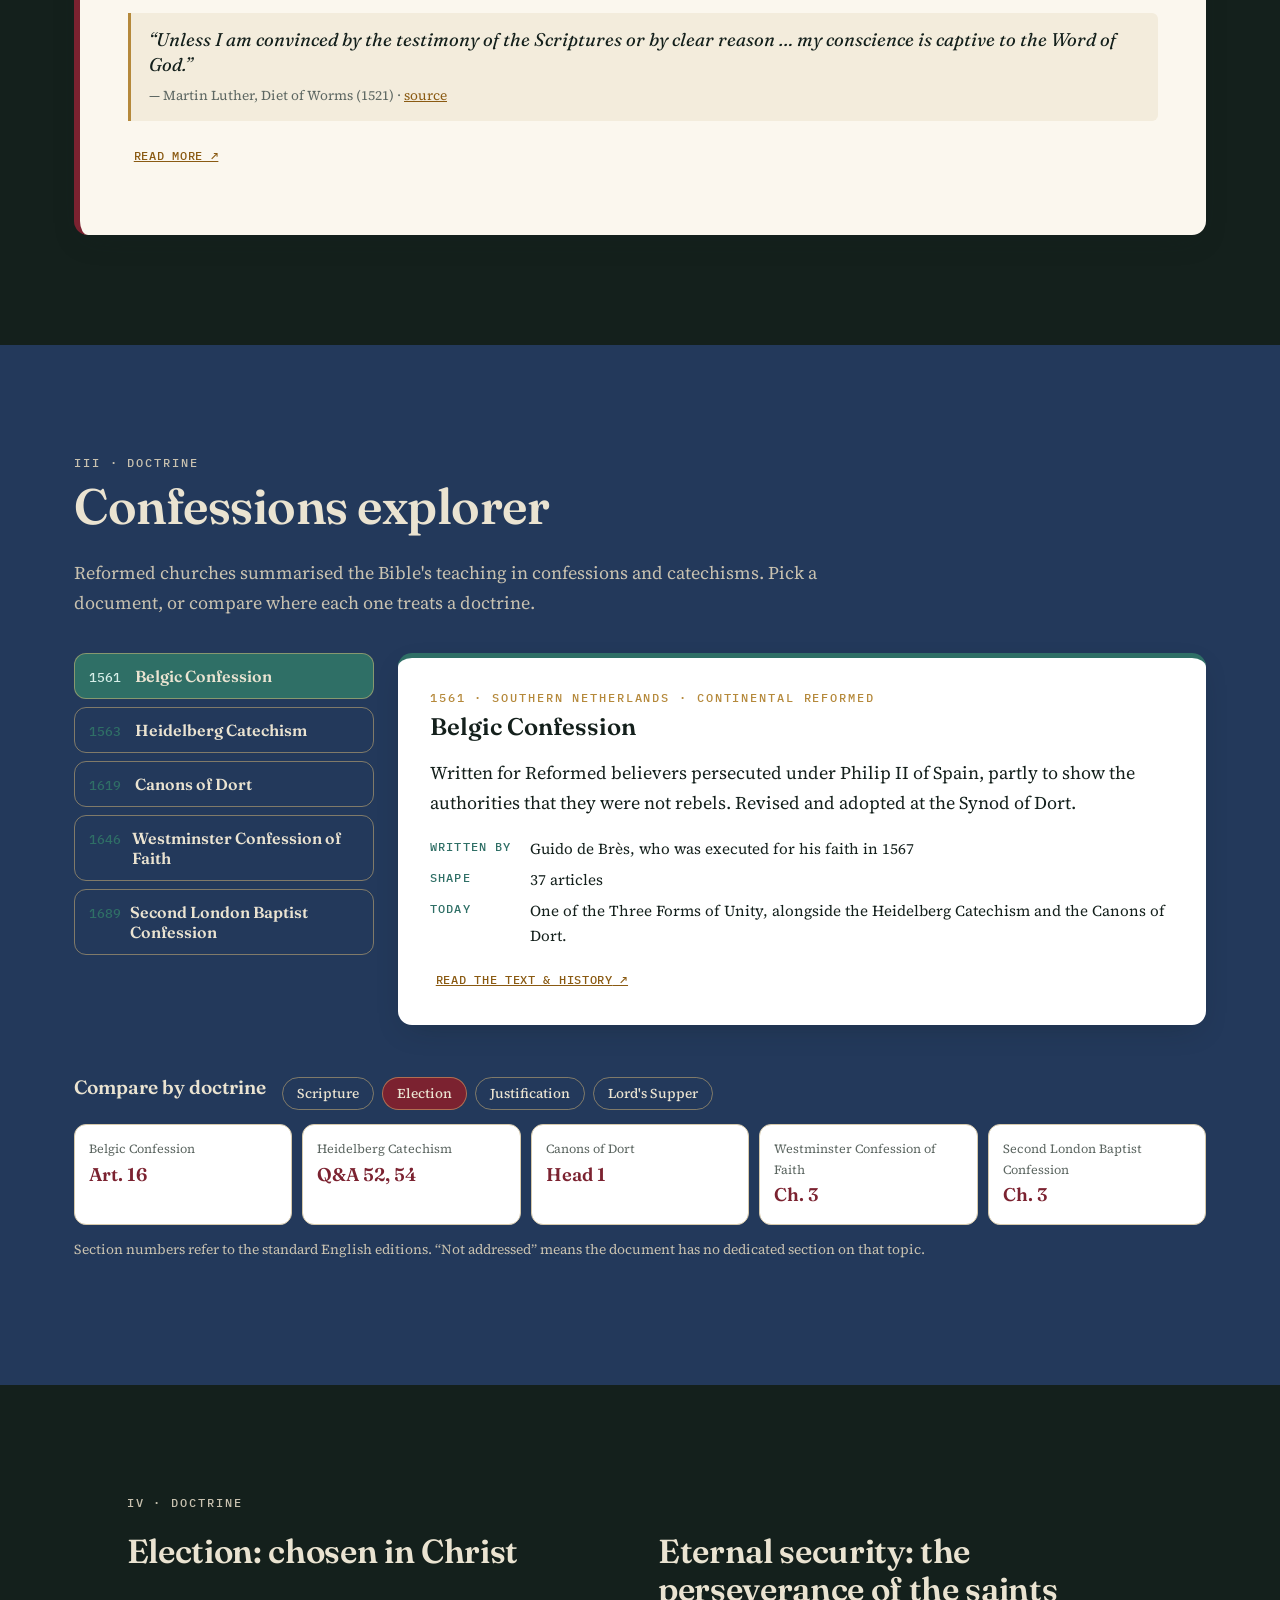
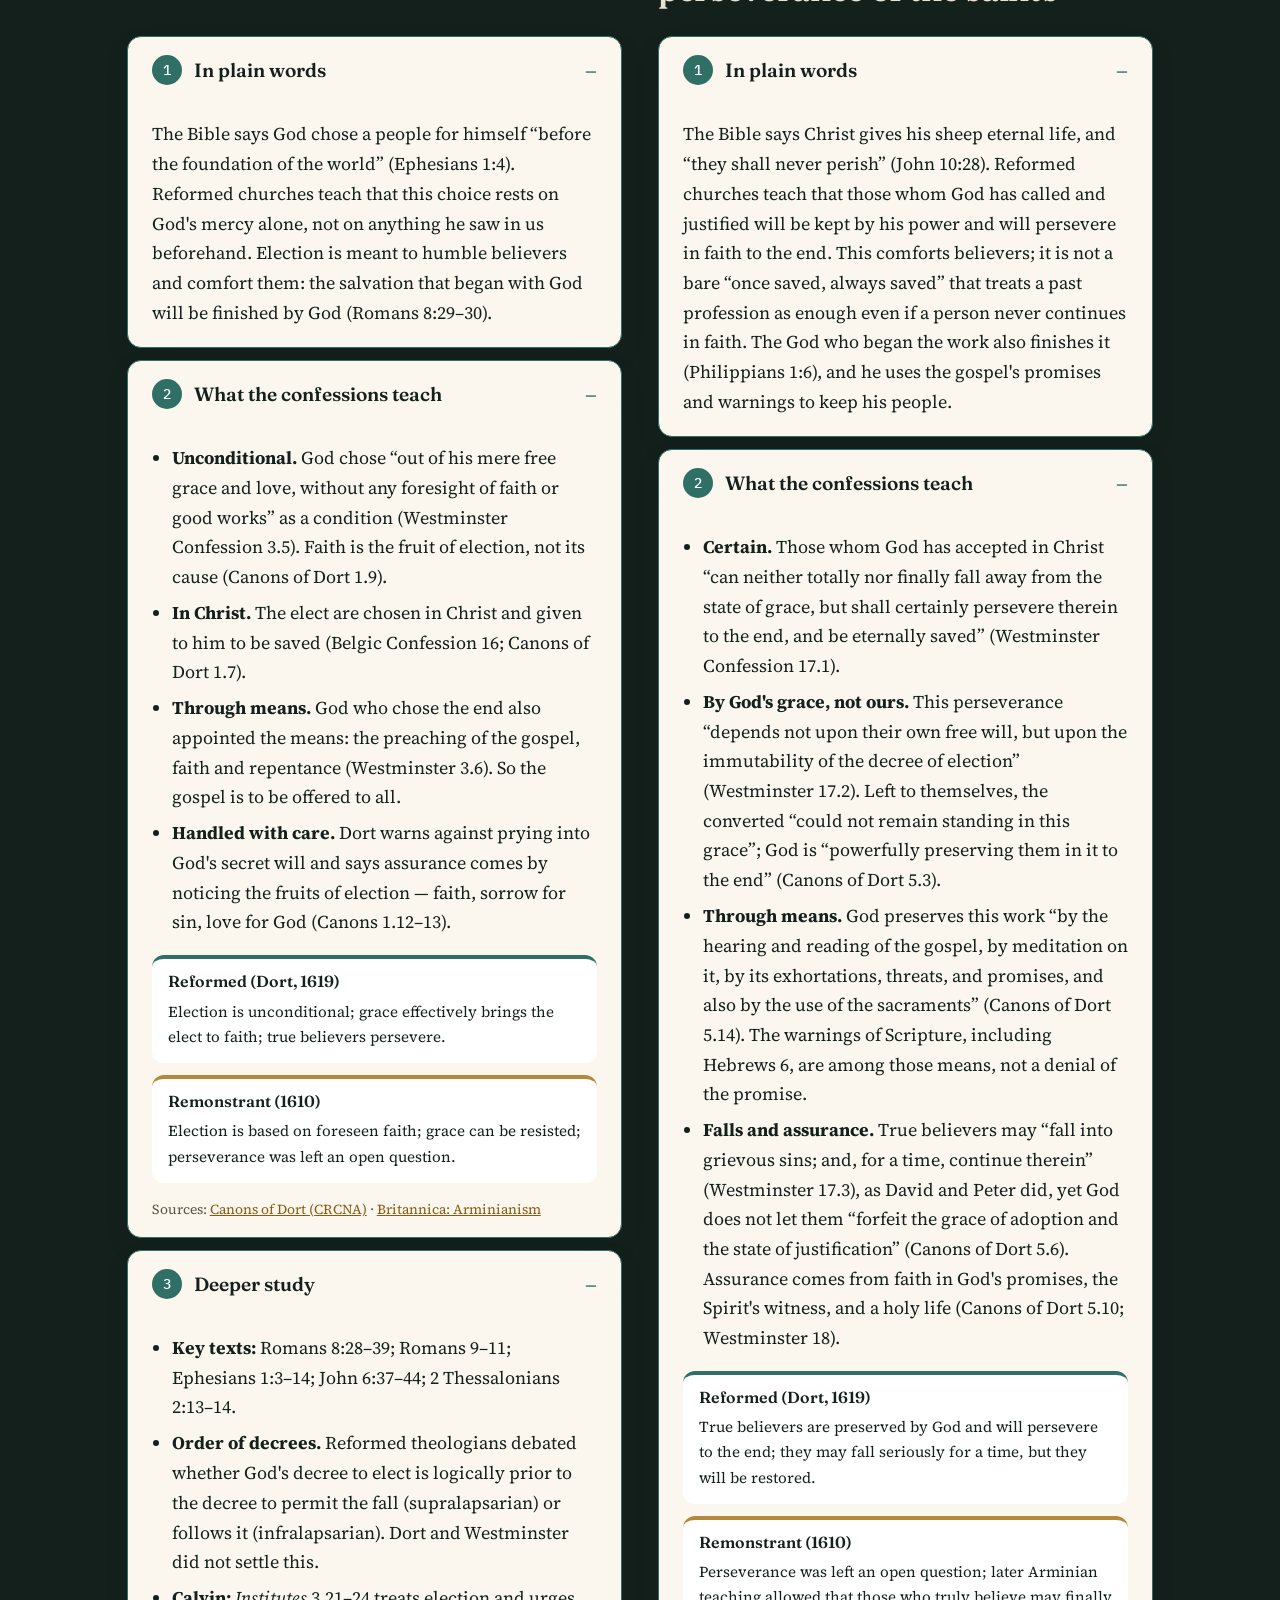
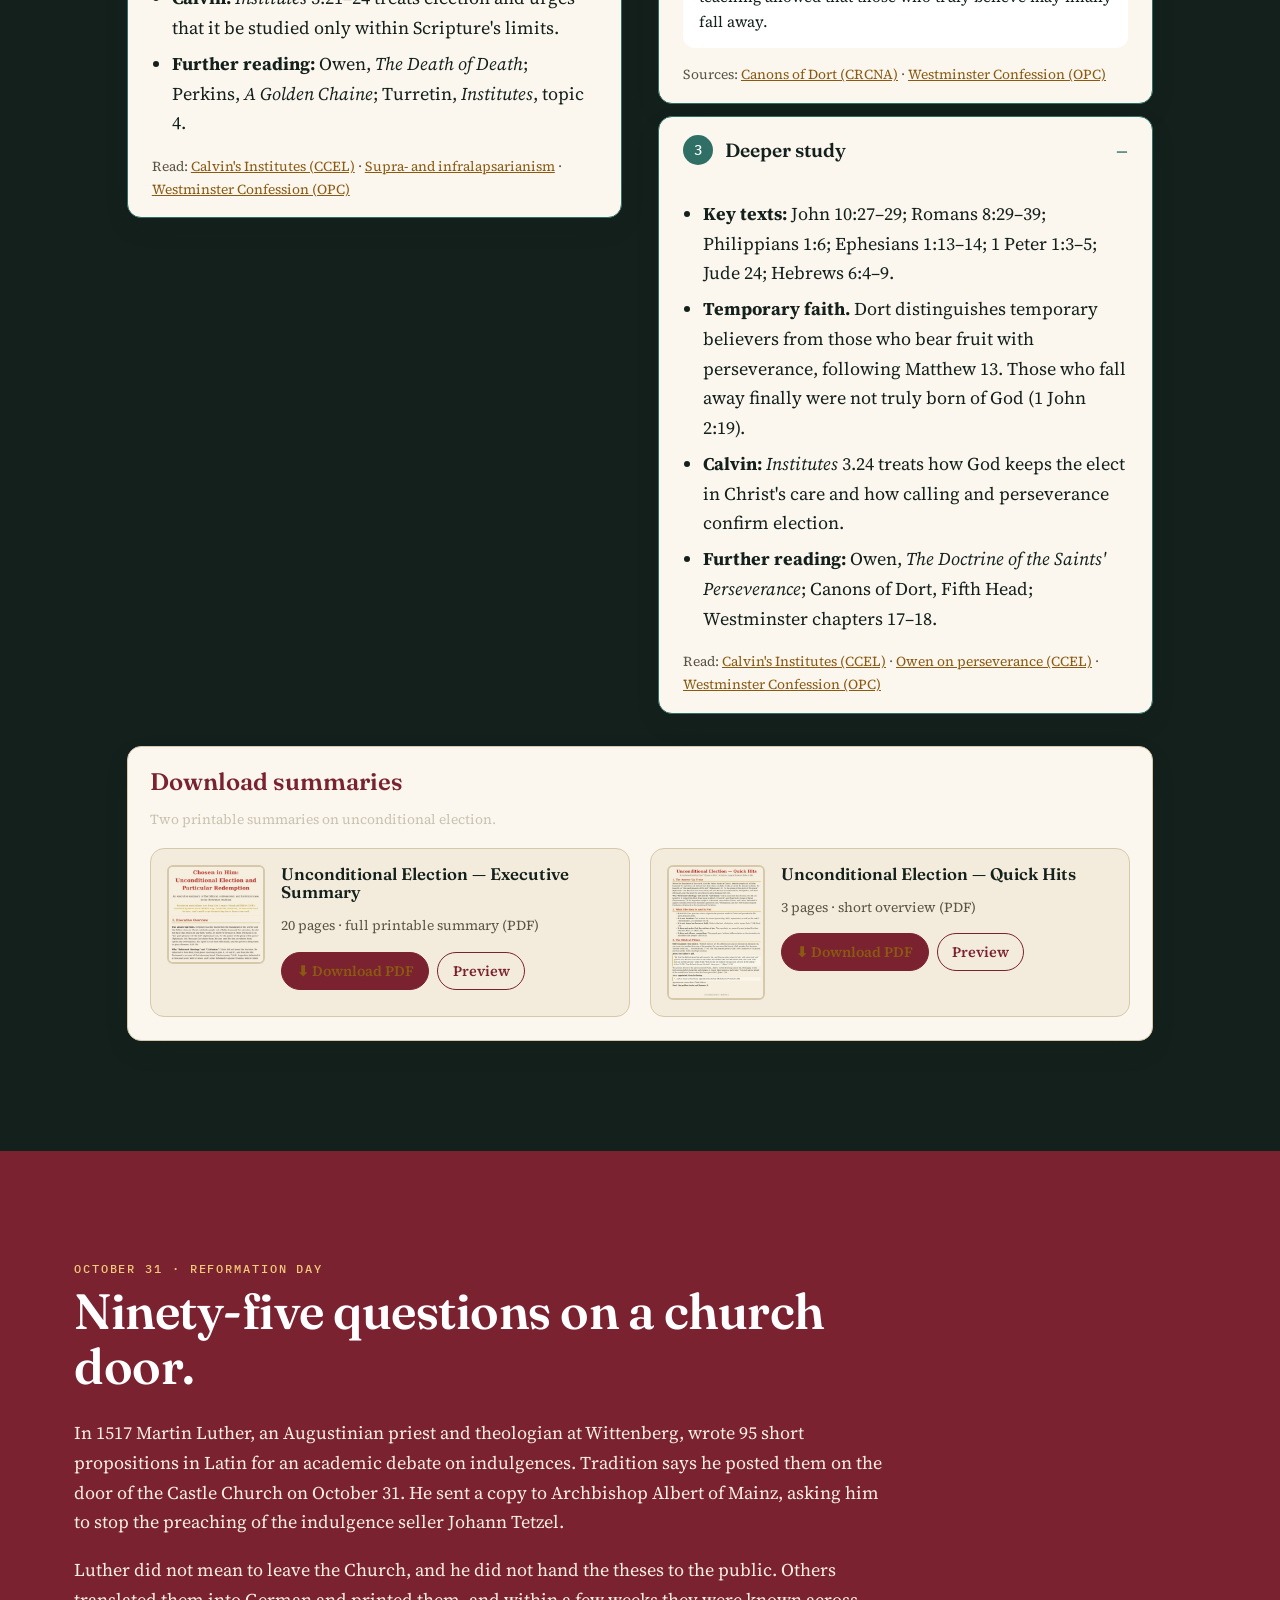
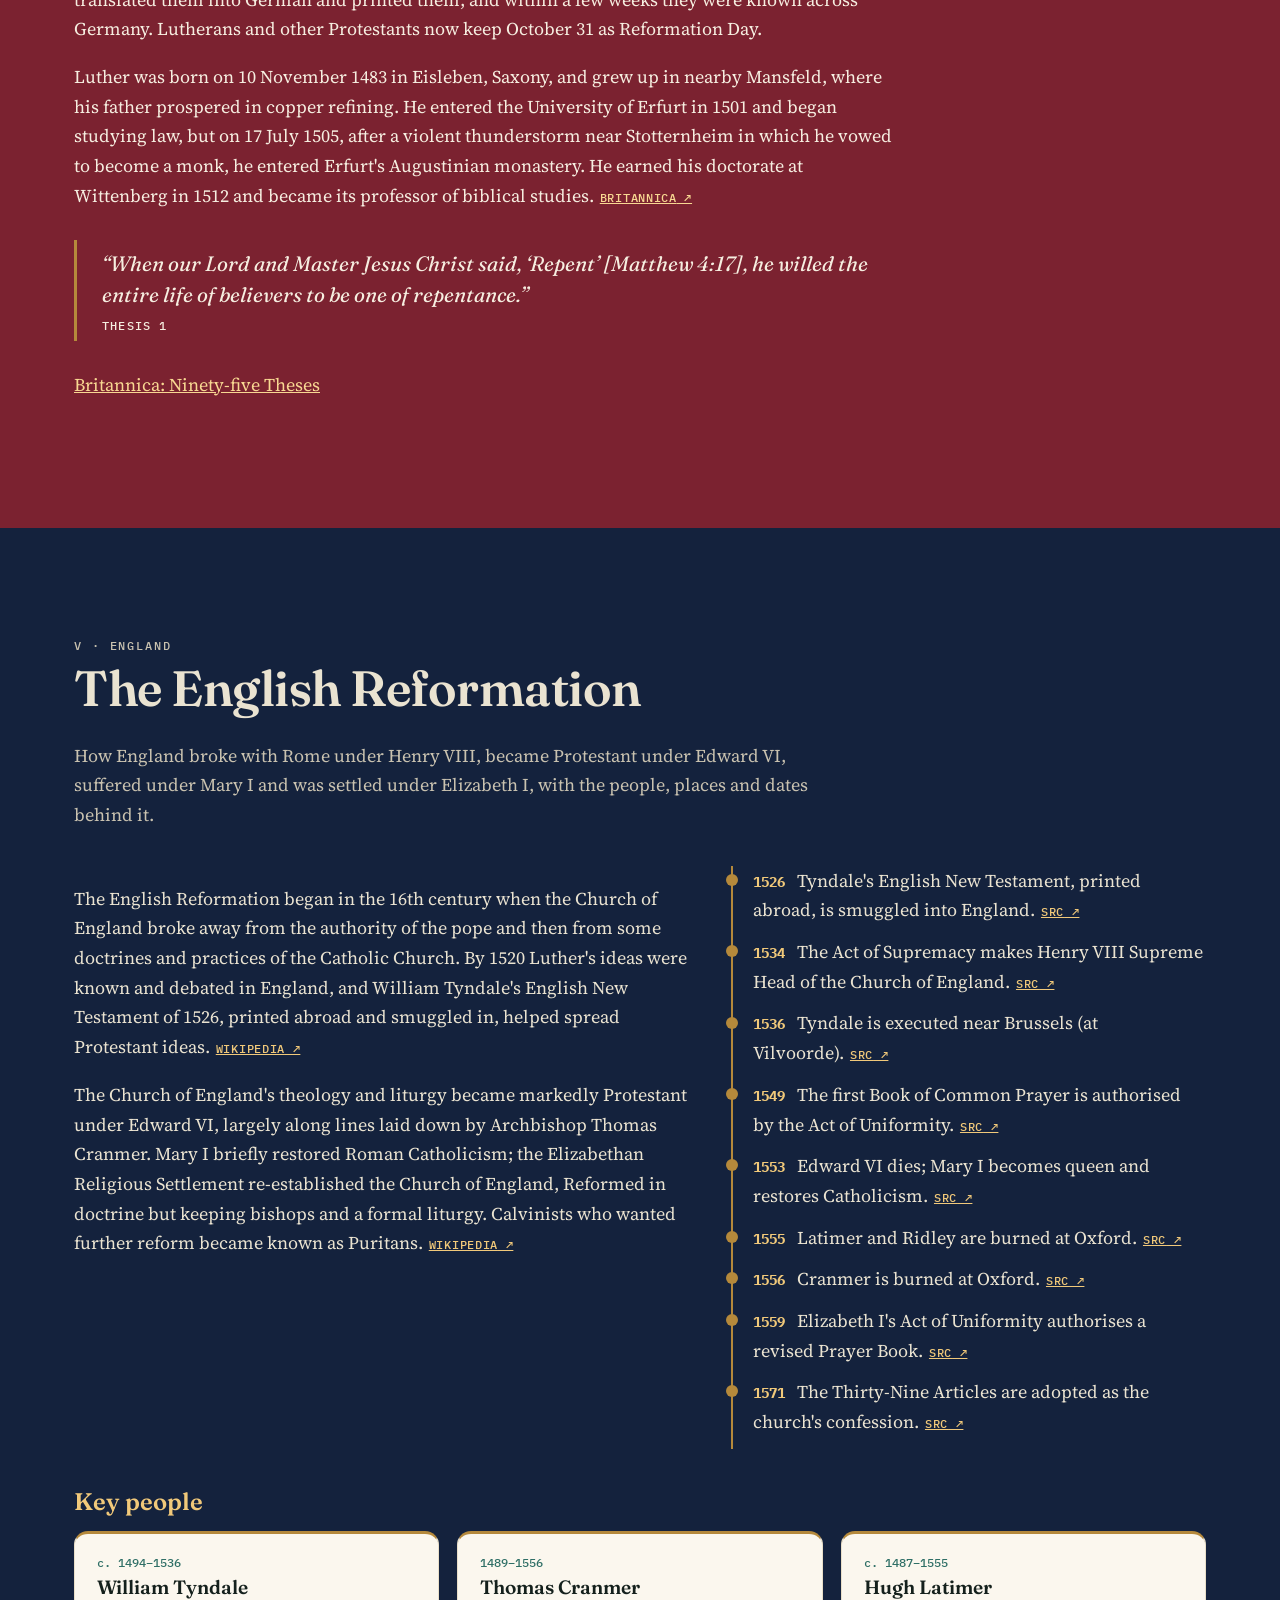
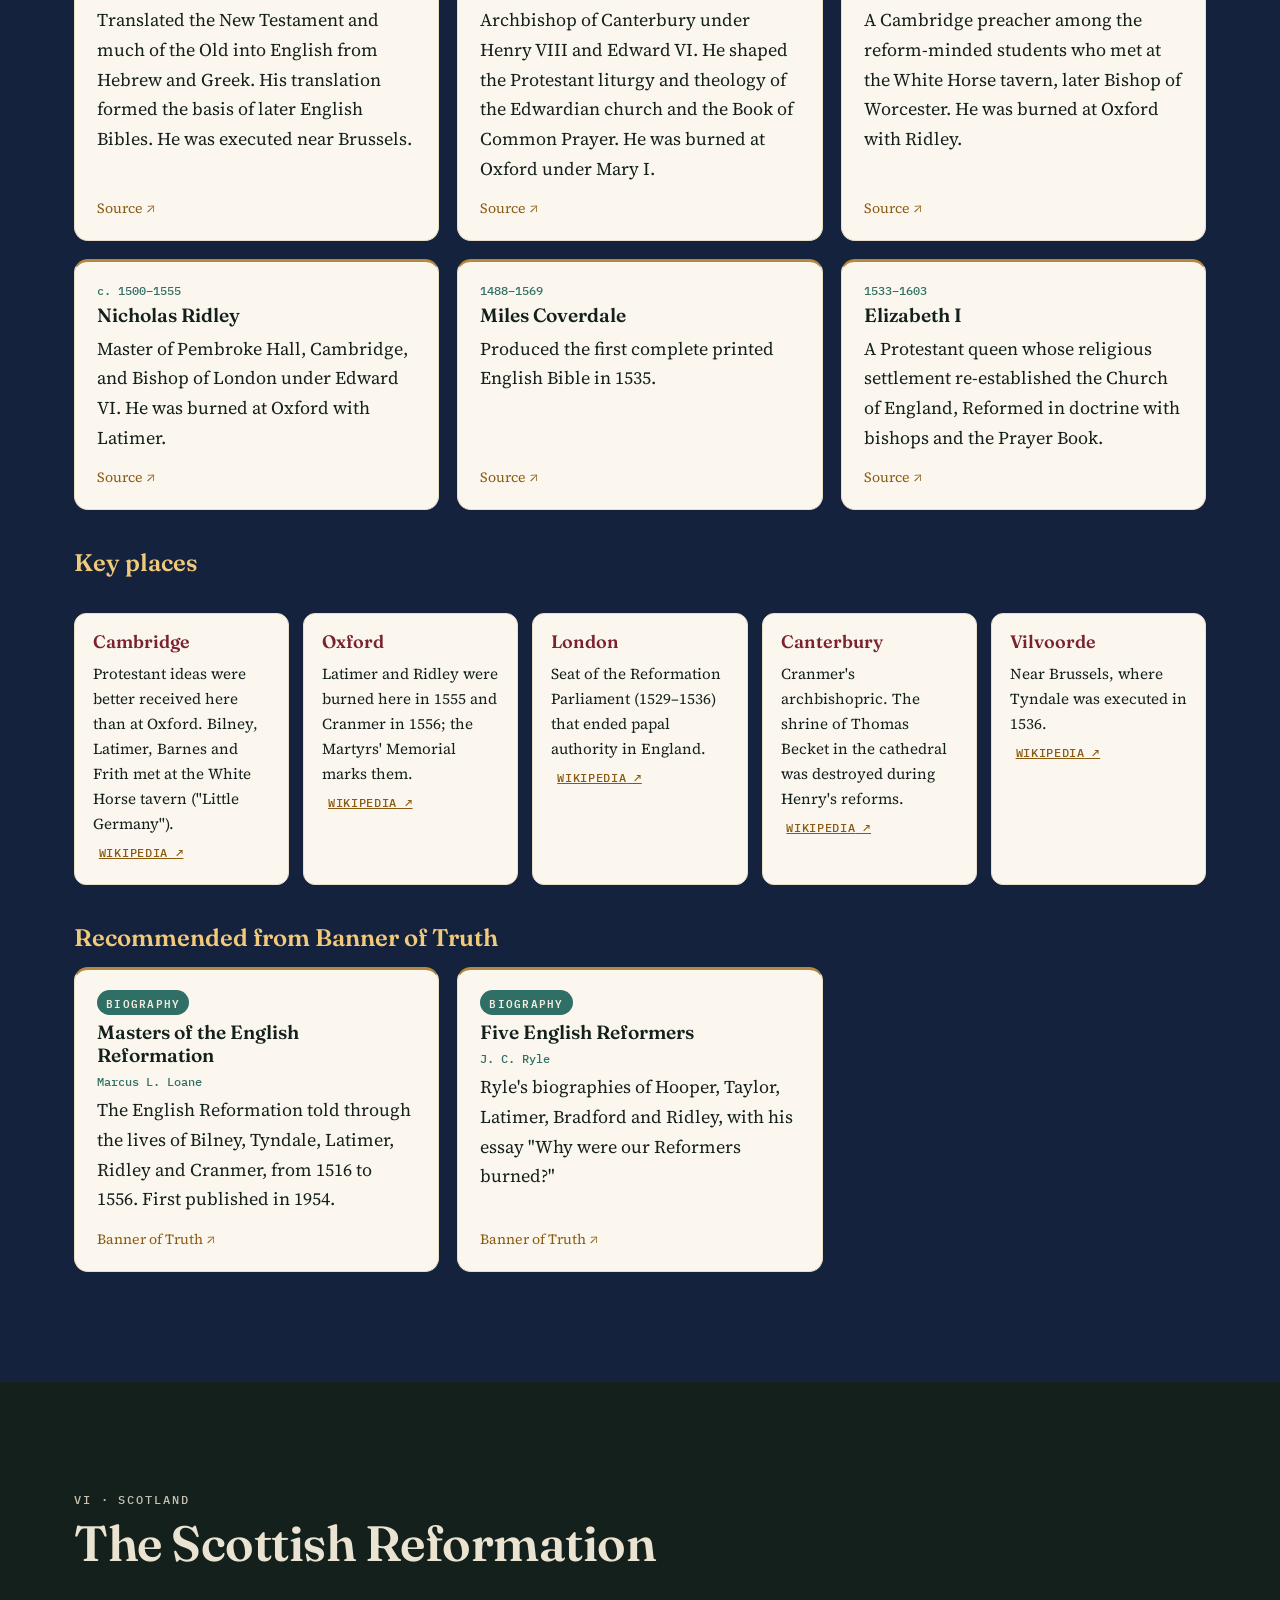
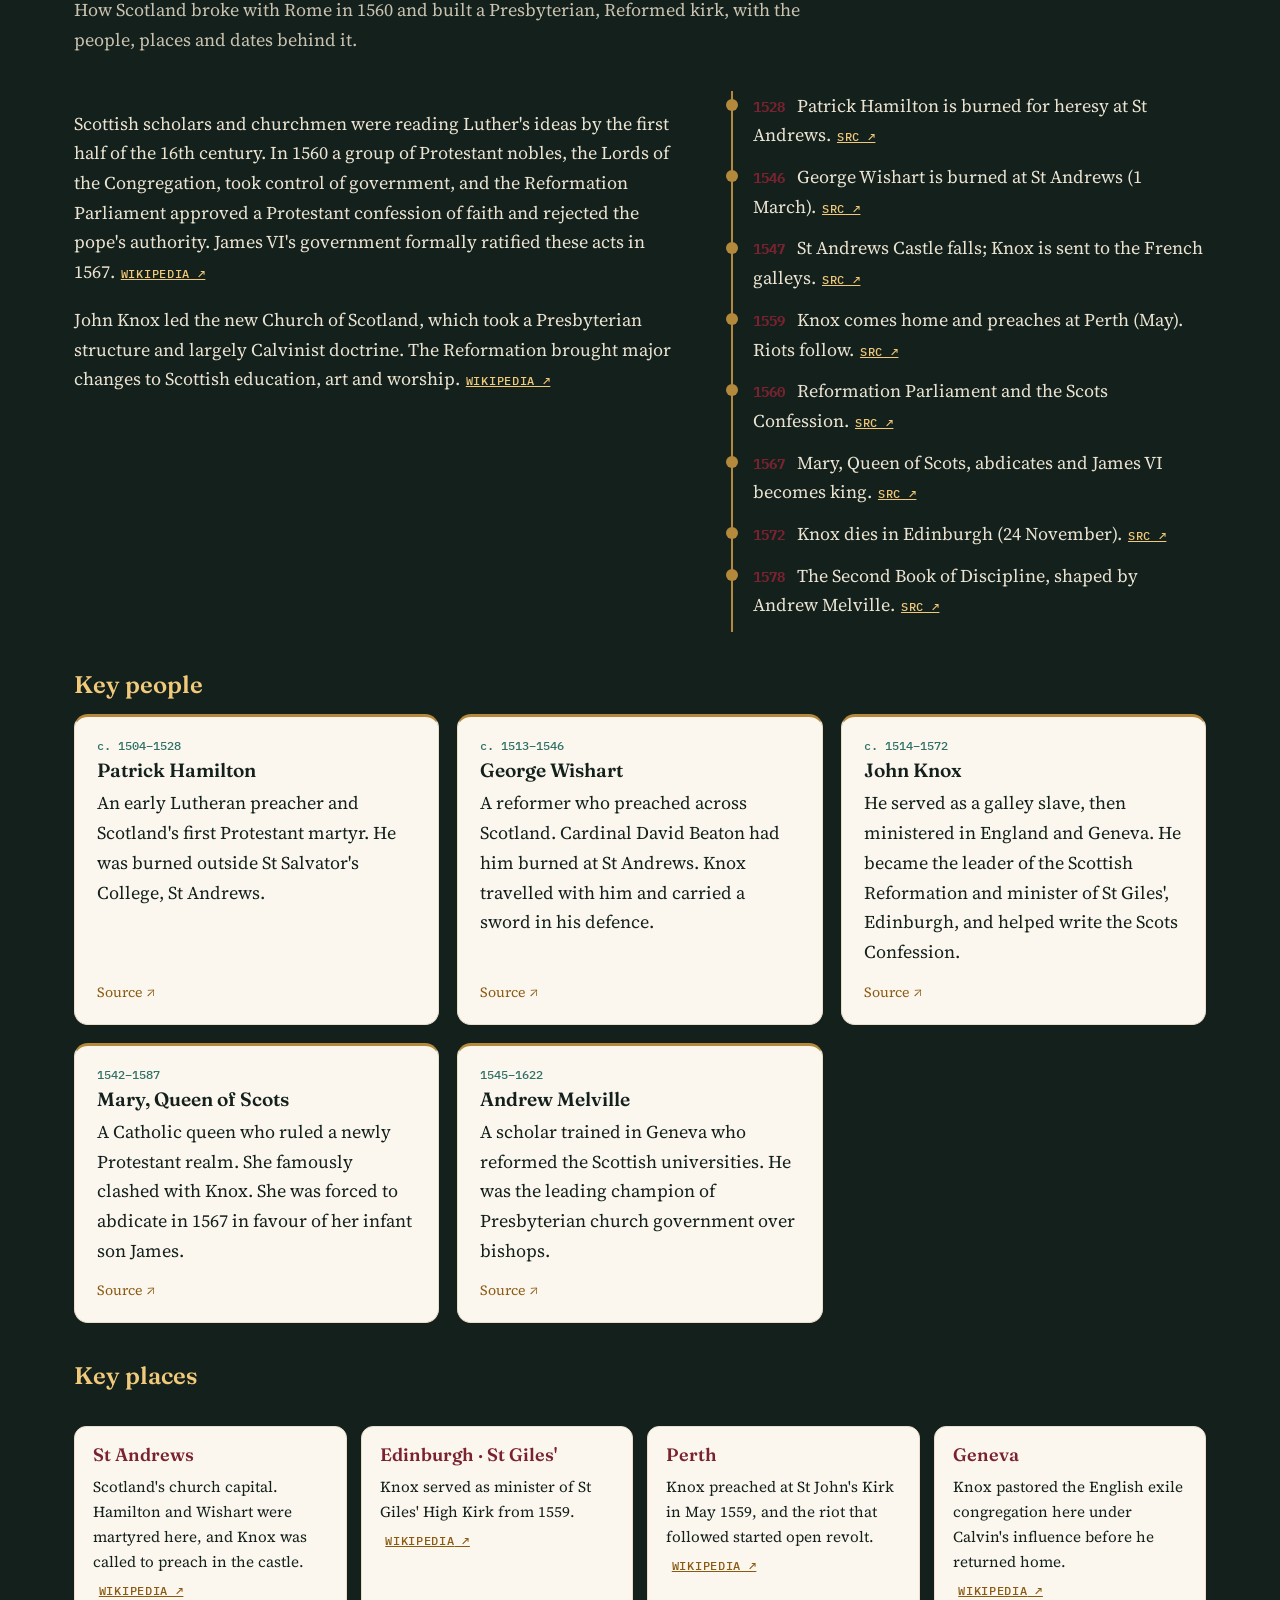
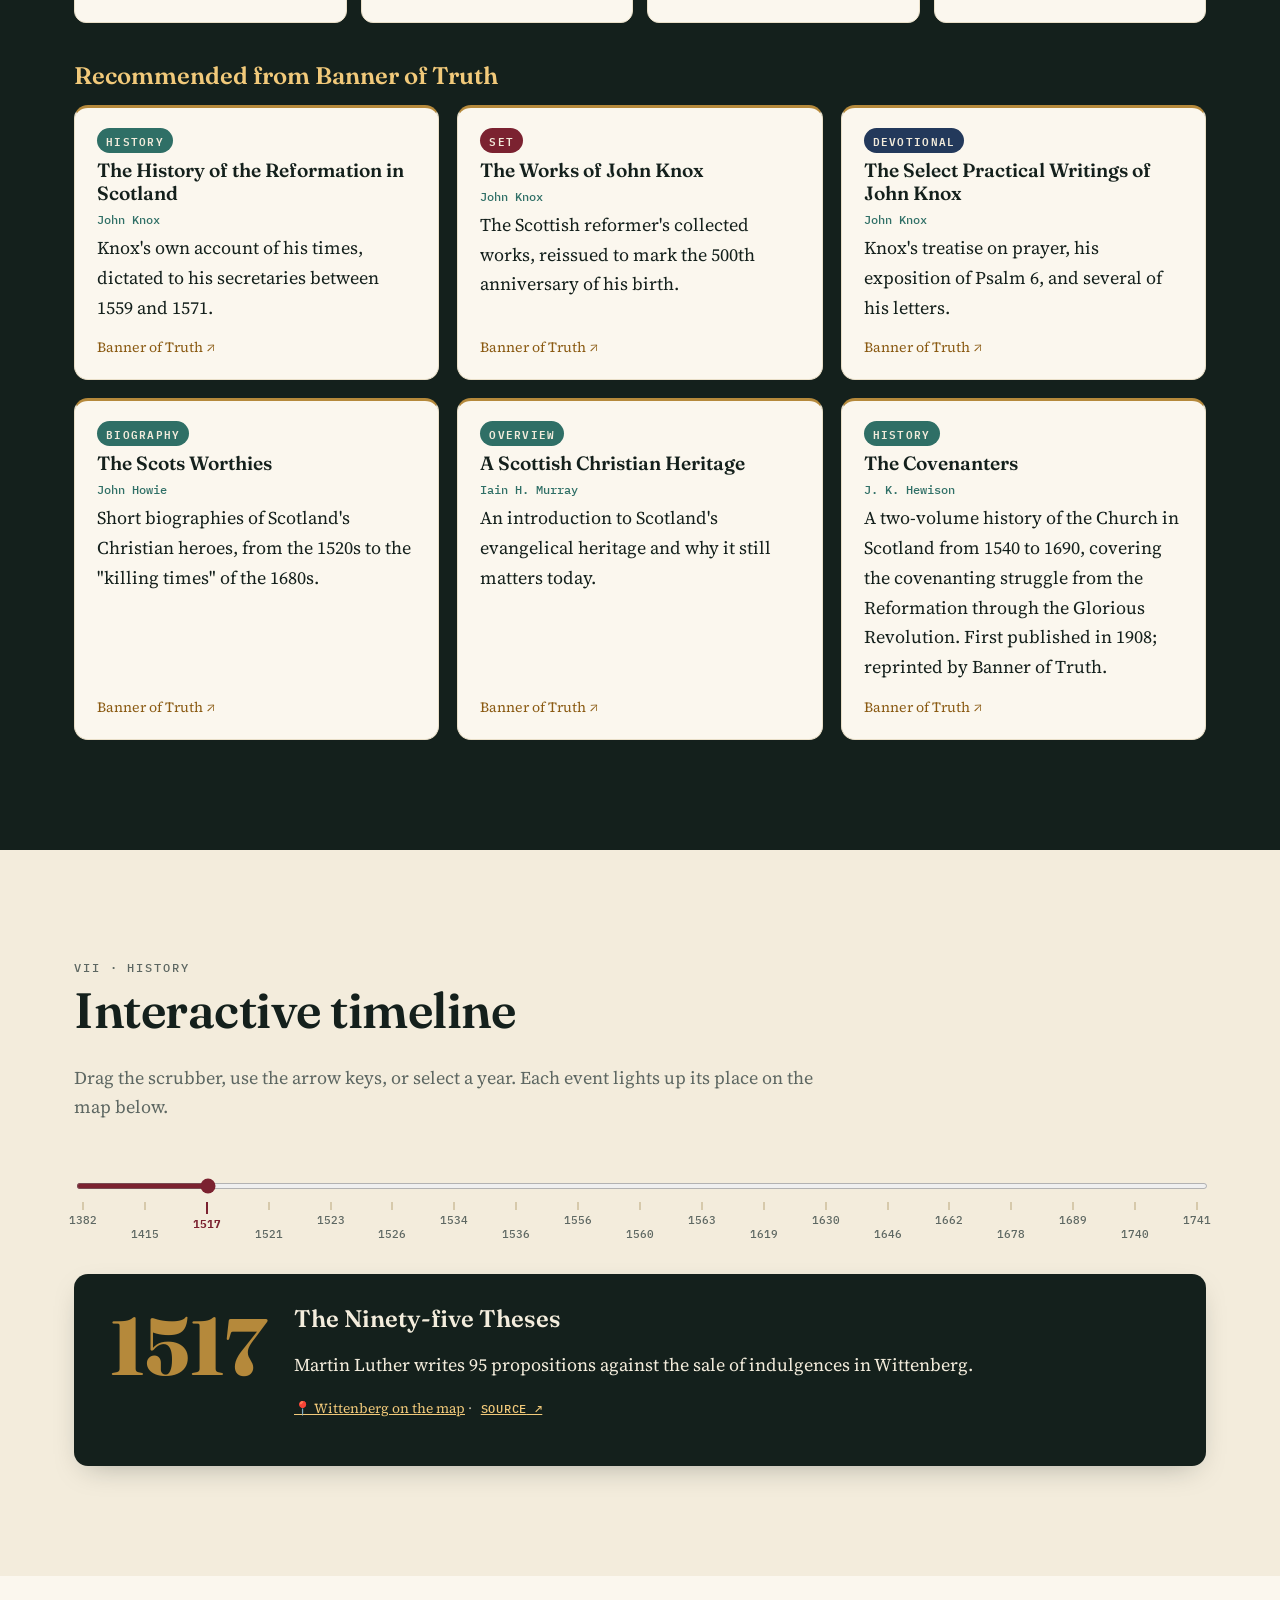
==== commit 16176b18: "Smooth the Gutenberg shelf video to 30fps (v10) The v9 clip was 24fps but held near-duplicate frames" ====
--- a/index.html
+++ b/index.html
@@ -351,7 +351,7 @@
 </section>
 
 <section class="sec dark ink" id="shelf">
-  <video class="shelf-bg-video" src="./assets/shelf-gutenberg.mp4?v=9" poster="./assets/bg/bg-shelf.jpg" autoplay muted loop playsinline preload="metadata" disablepictureinpicture aria-hidden="true"></video>
+  <video class="shelf-bg-video" src="./assets/shelf-gutenberg.mp4?v=10" poster="./assets/bg/bg-shelf.jpg" autoplay muted loop playsinline preload="metadata" disablepictureinpicture aria-hidden="true"></video>
   <div class="wrap">
     <header class="head"><p class="kicker">XI · Books</p><h2>The Reformed bookshelf</h2><p>Pull a volume off the shelf to read about it and where to start. Filter by kind.</p>
     <div class="chips" id="shelf-chips" role="group" aria-label="Filter books"><button class="chip on" data-f="all">All</button><button class="chip" data-f="theology">Theology</button><button class="chip" data-f="commentary">Commentaries</button><button class="chip" data-f="puritan">Puritan classics</button><button class="chip" data-f="devotional">Devotional</button><button class="chip" data-f="biography">Biography</button></div></header>
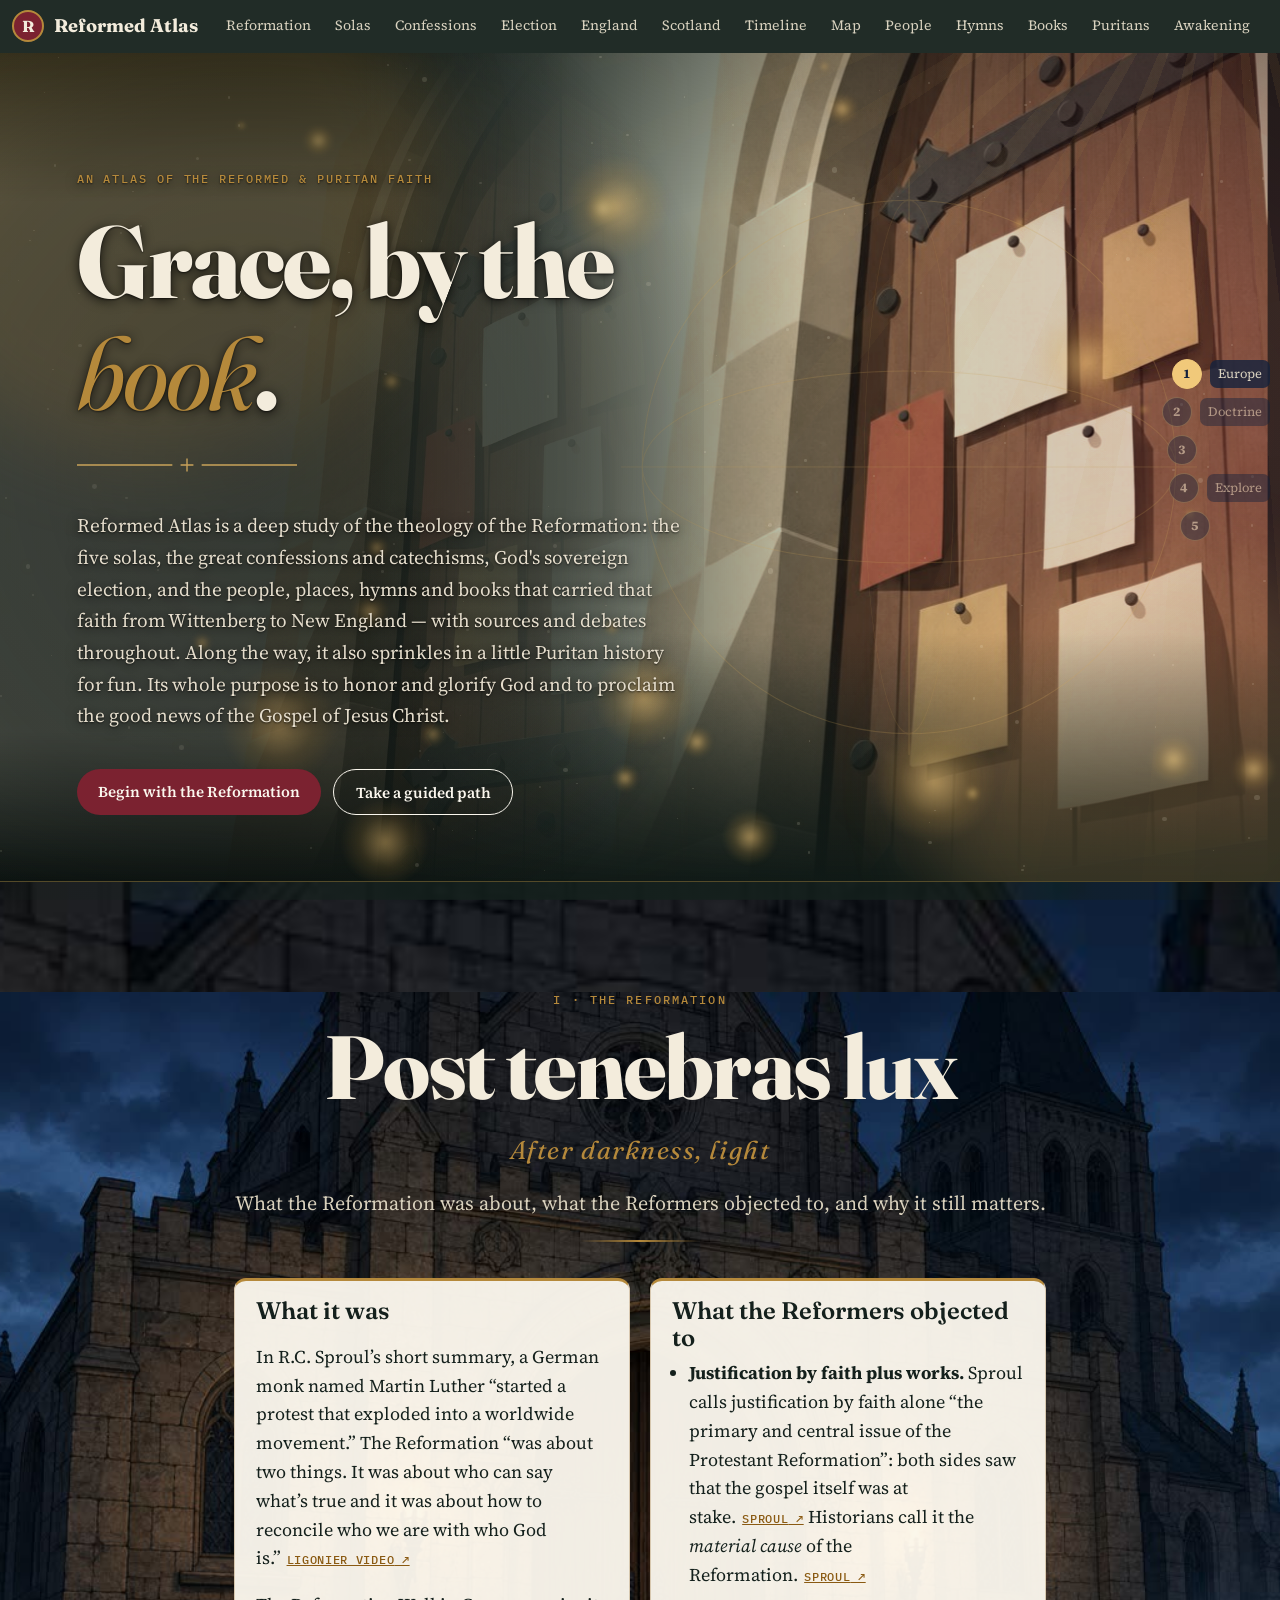
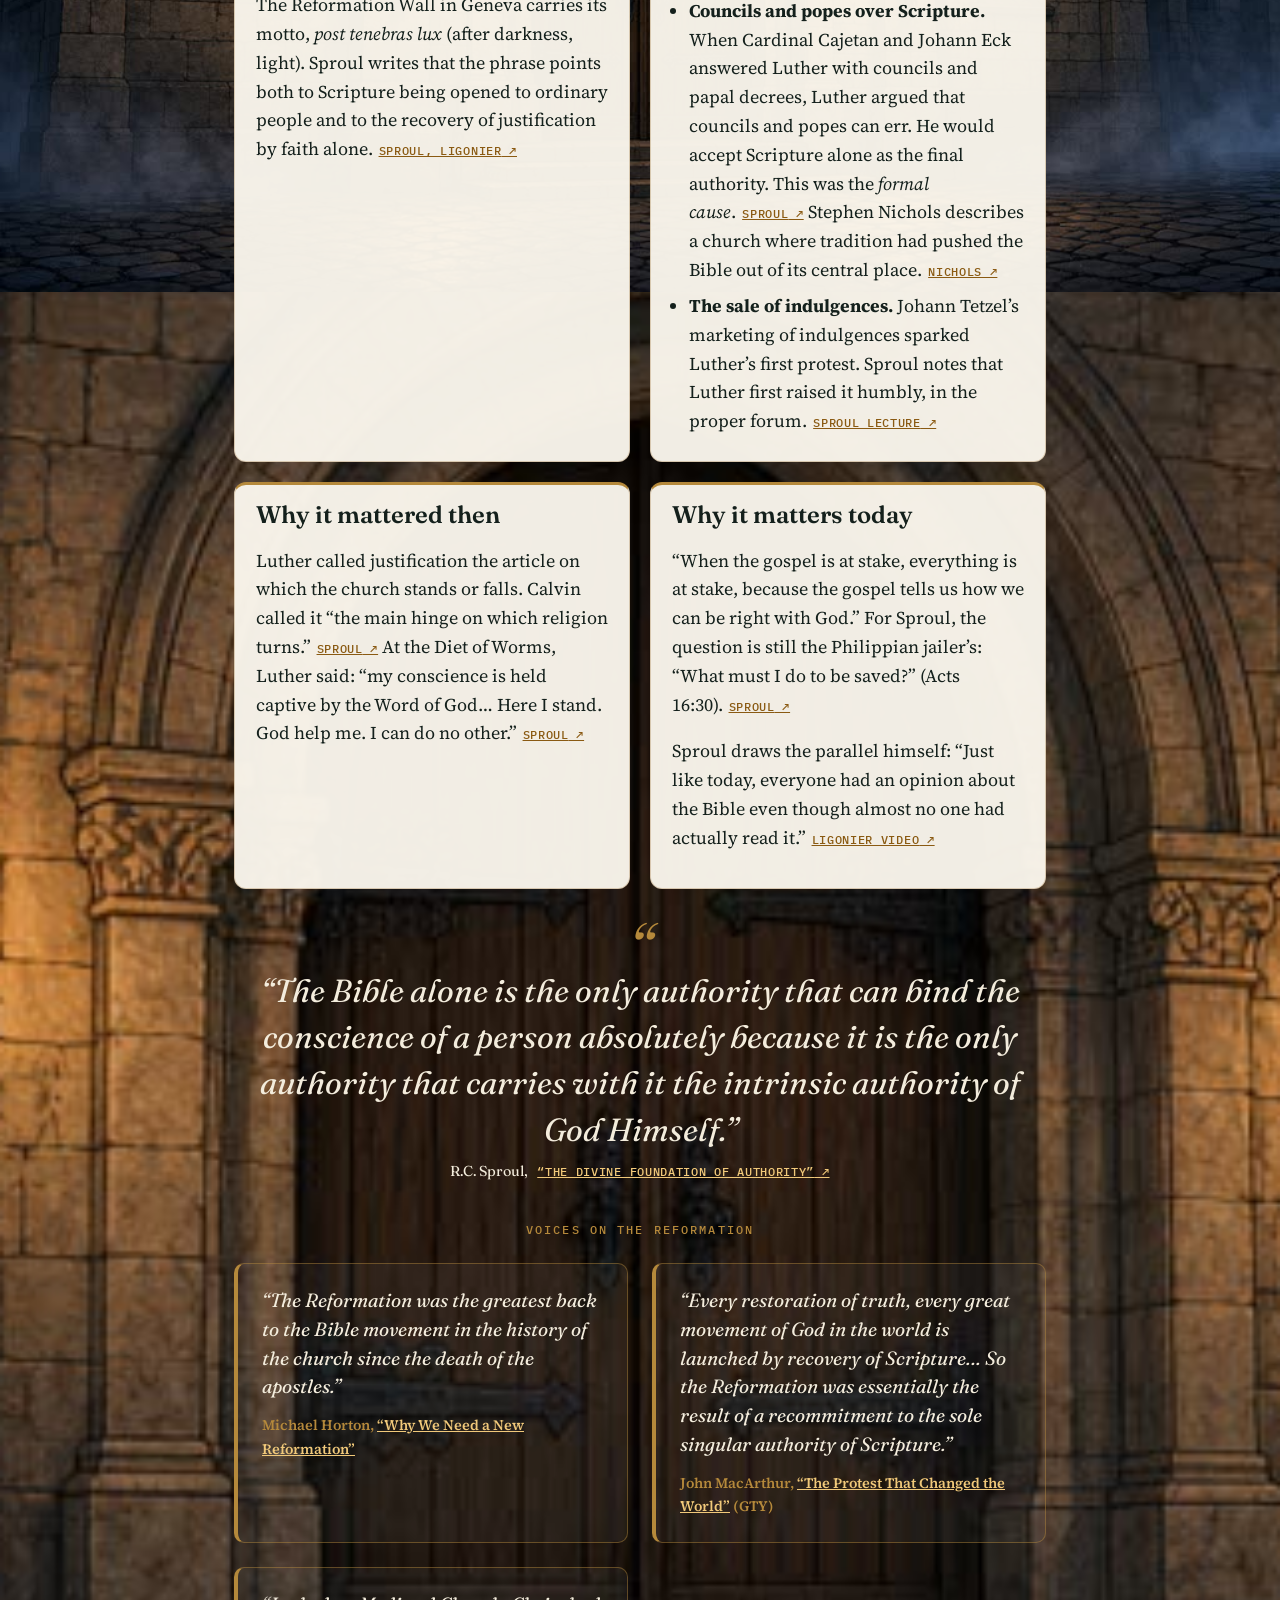
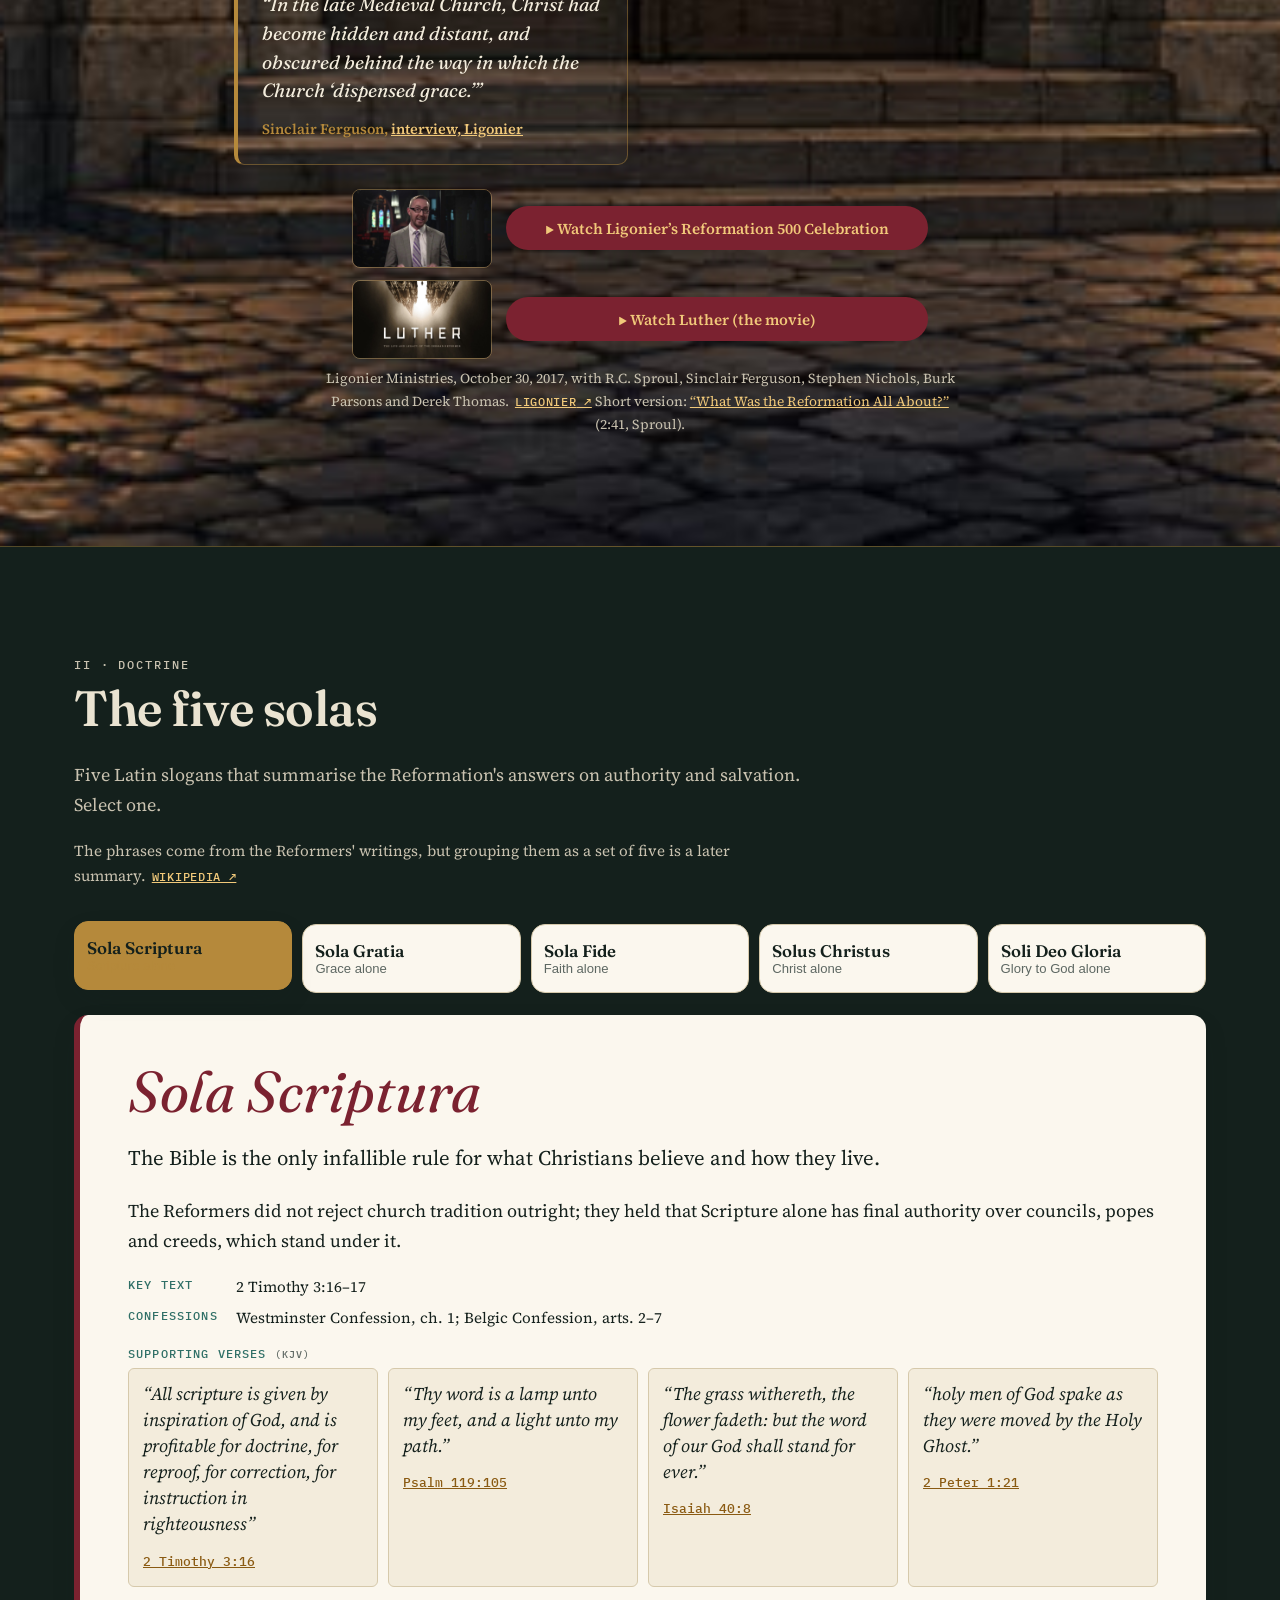
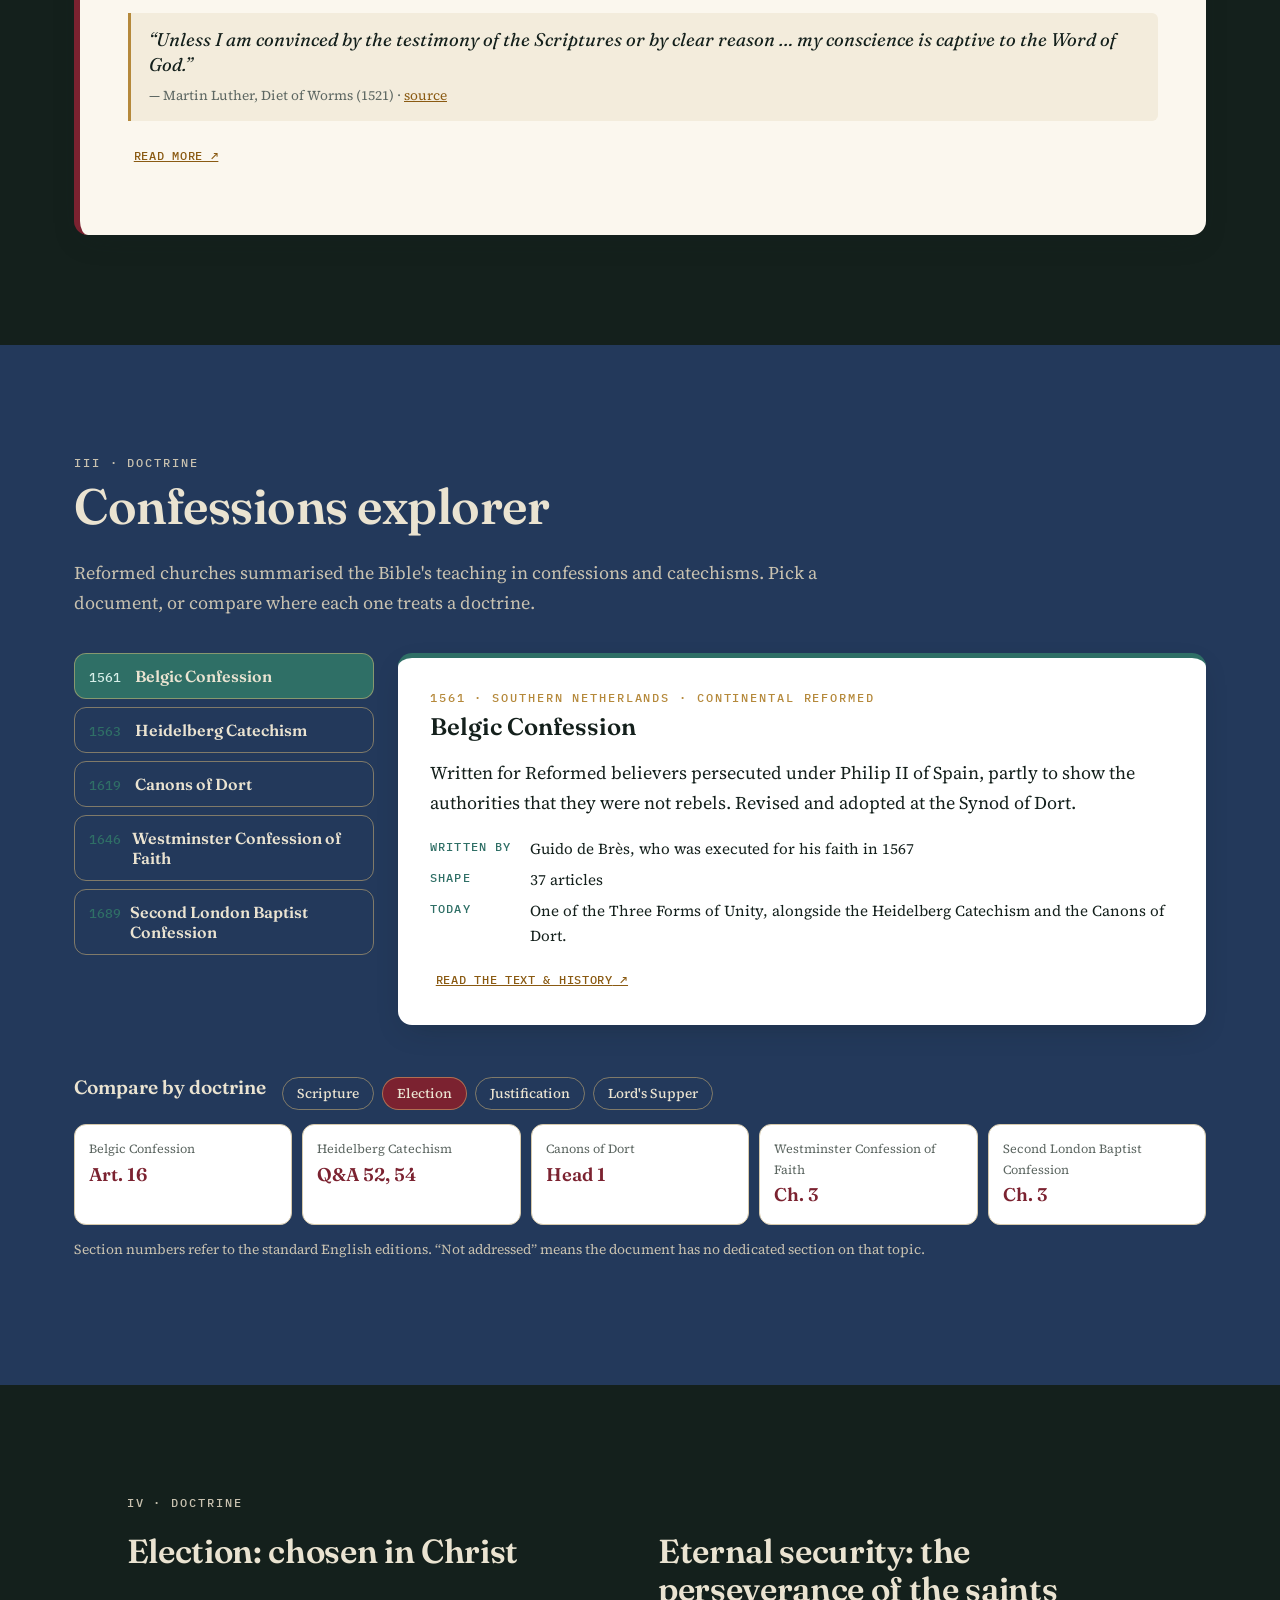
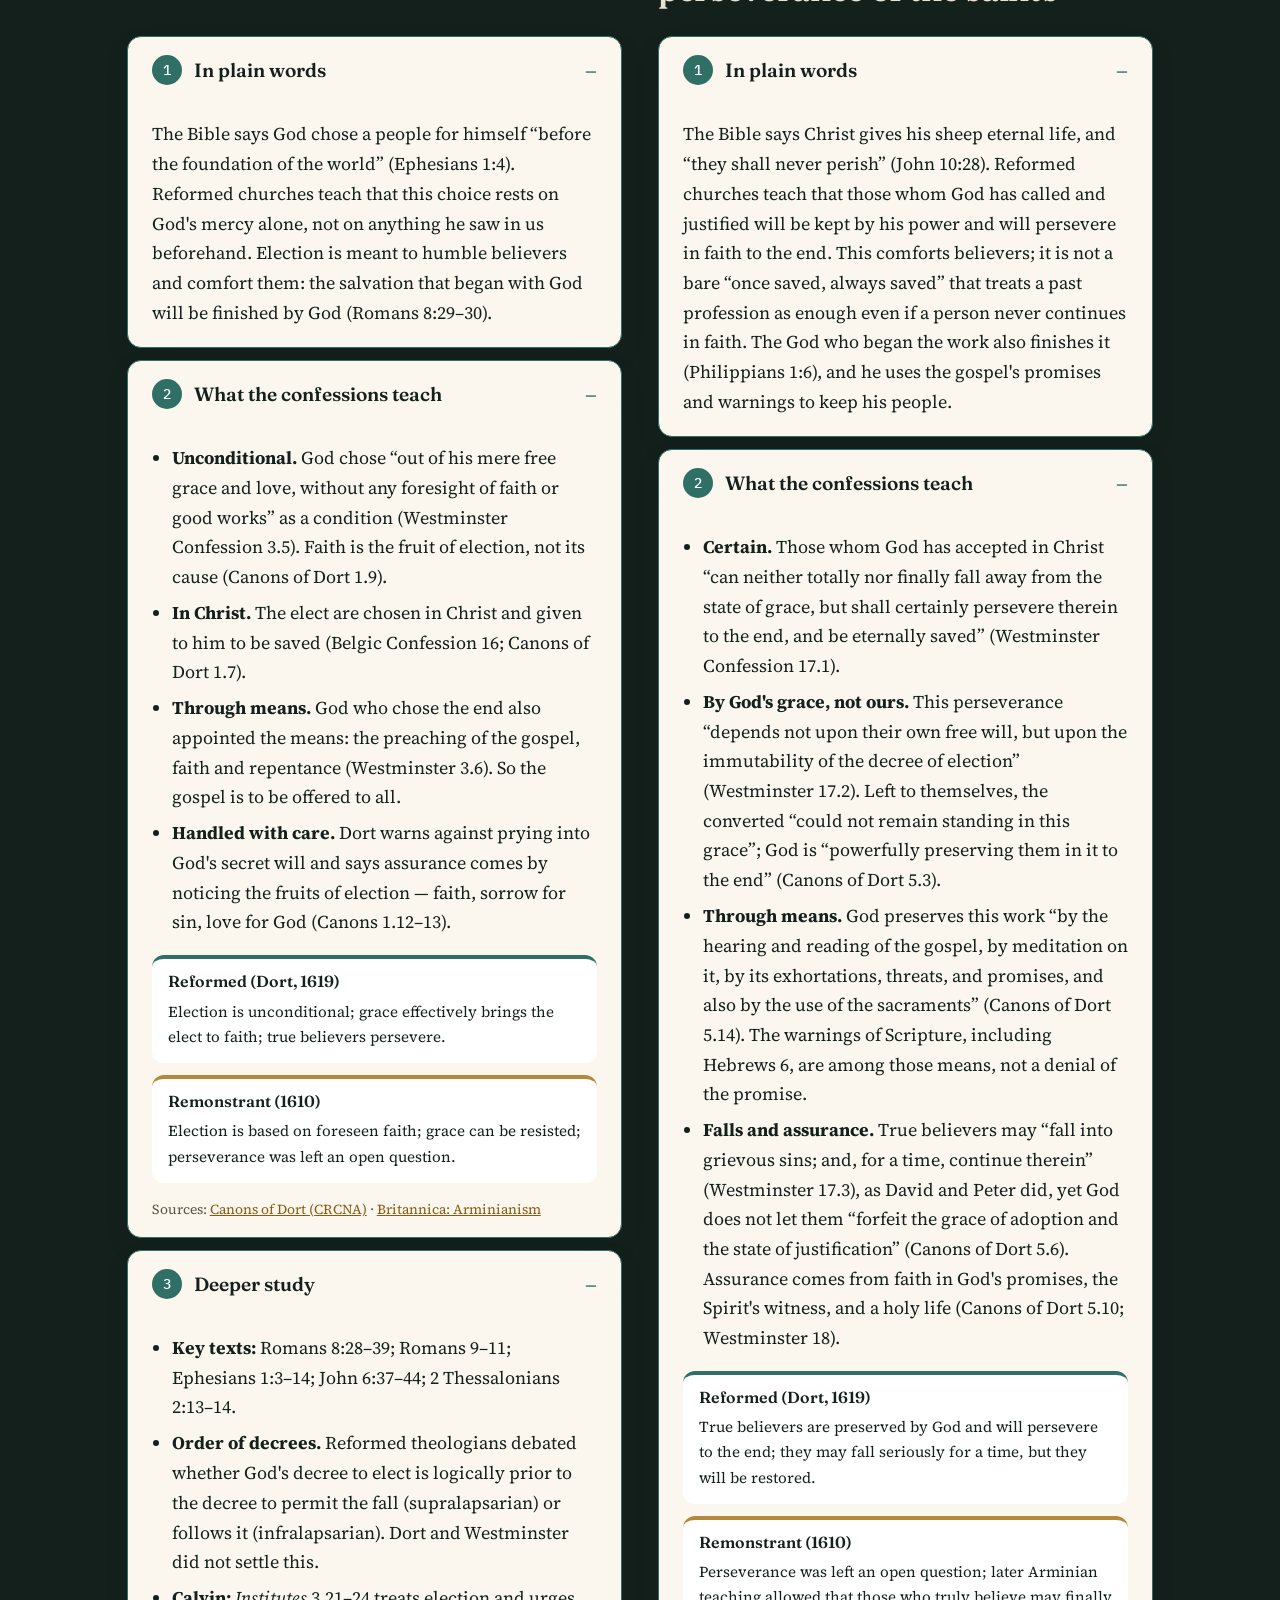
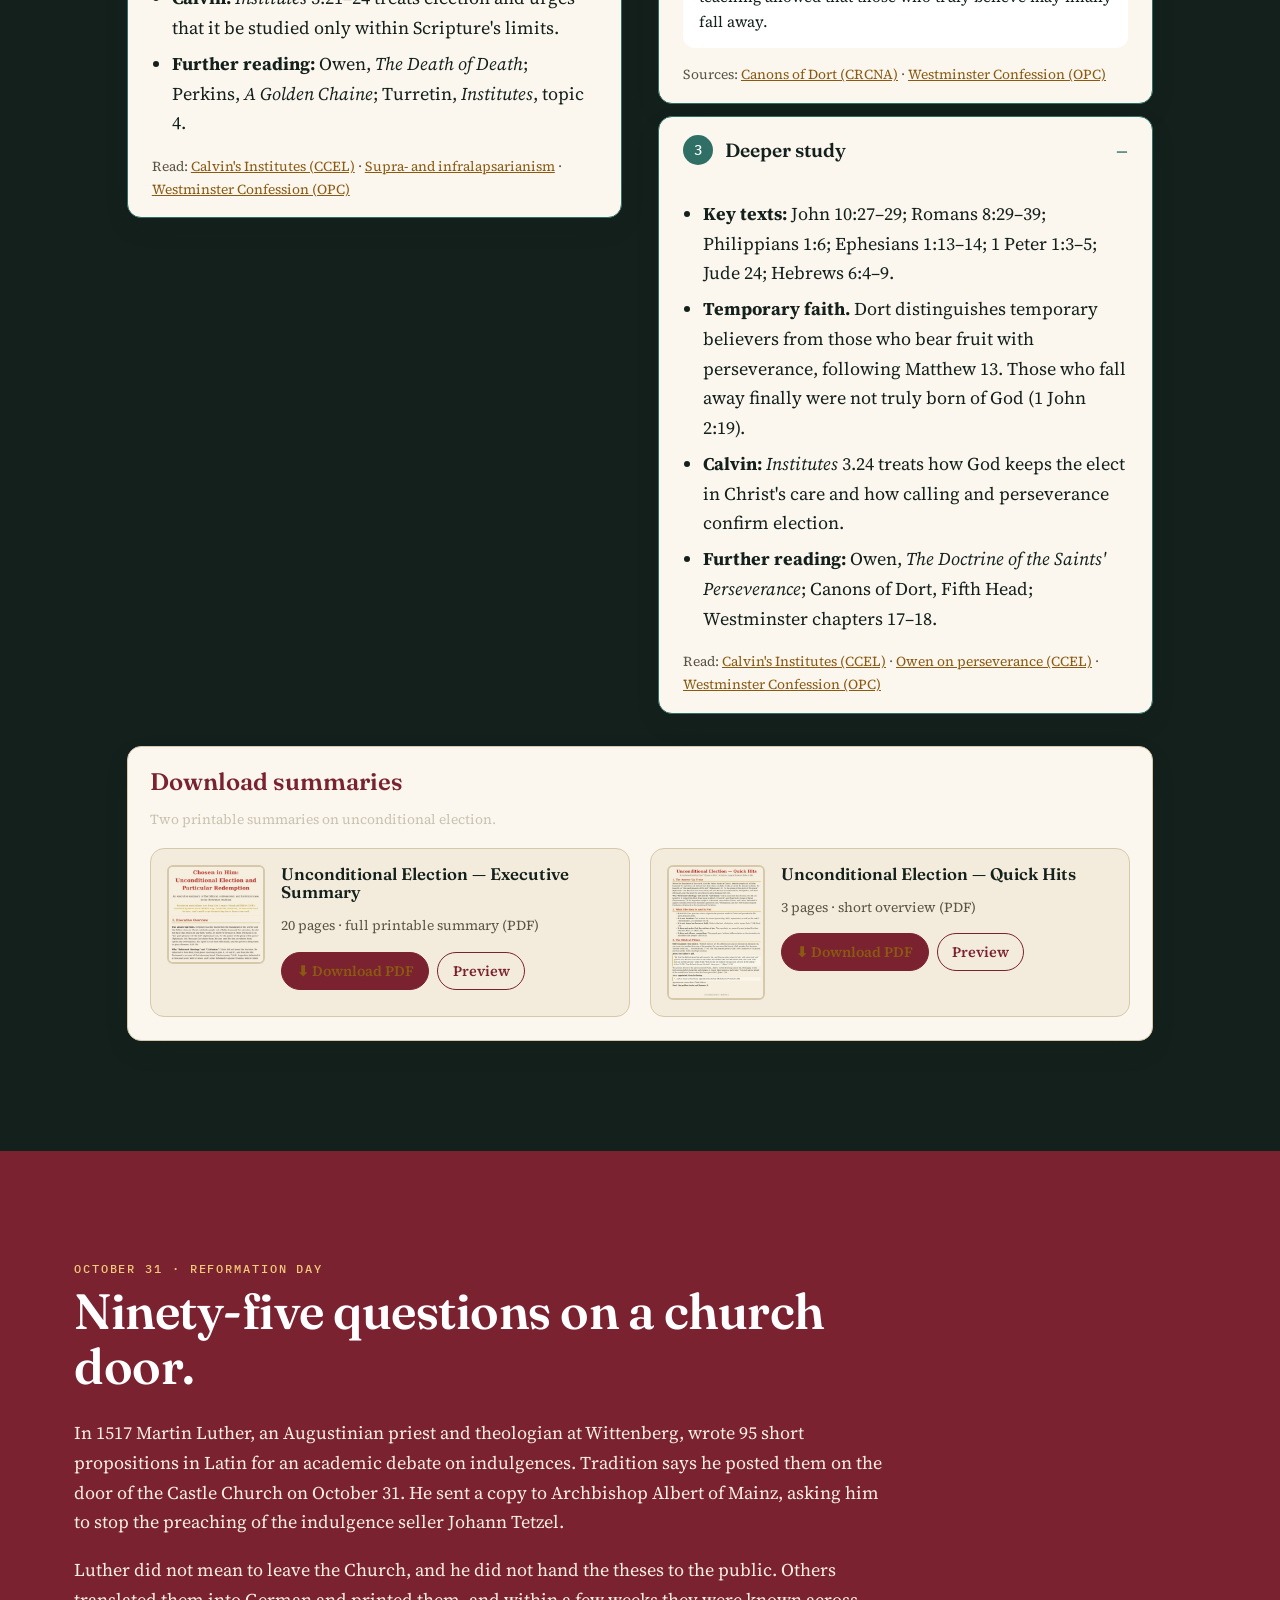
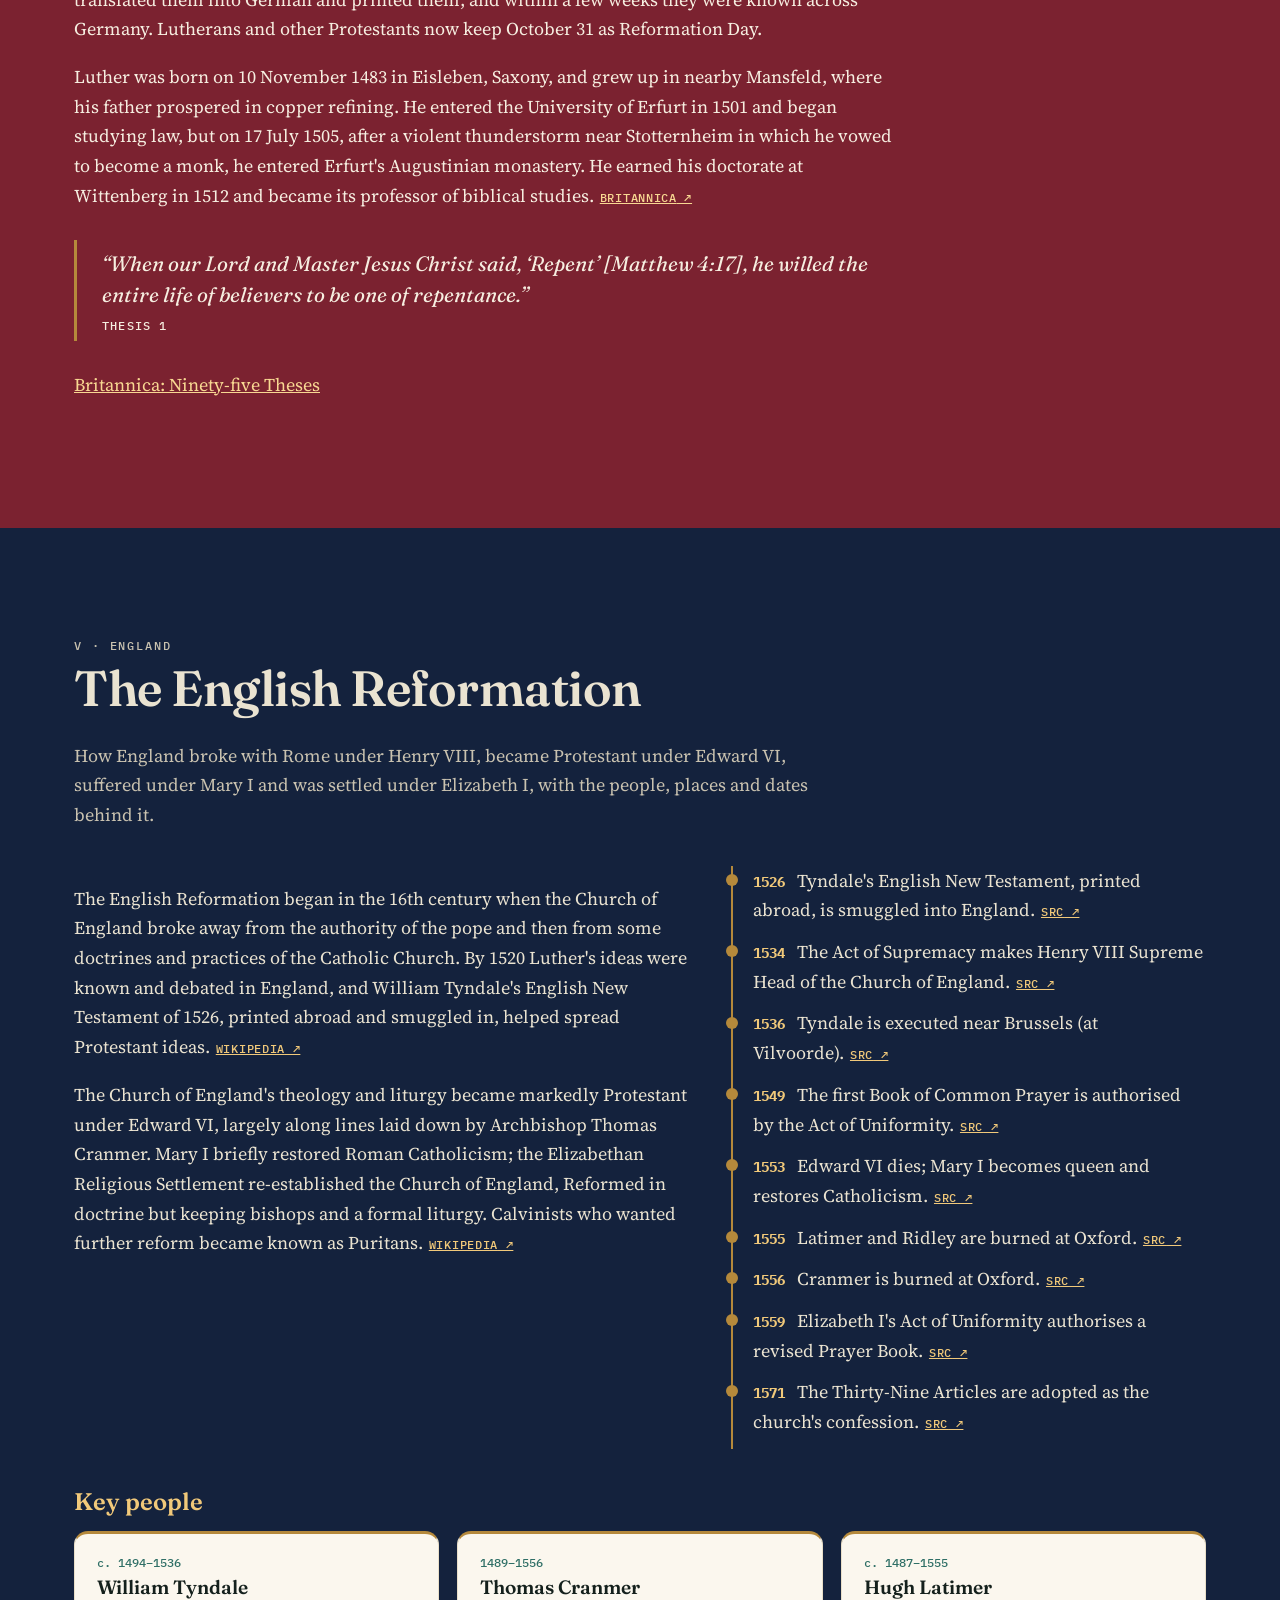
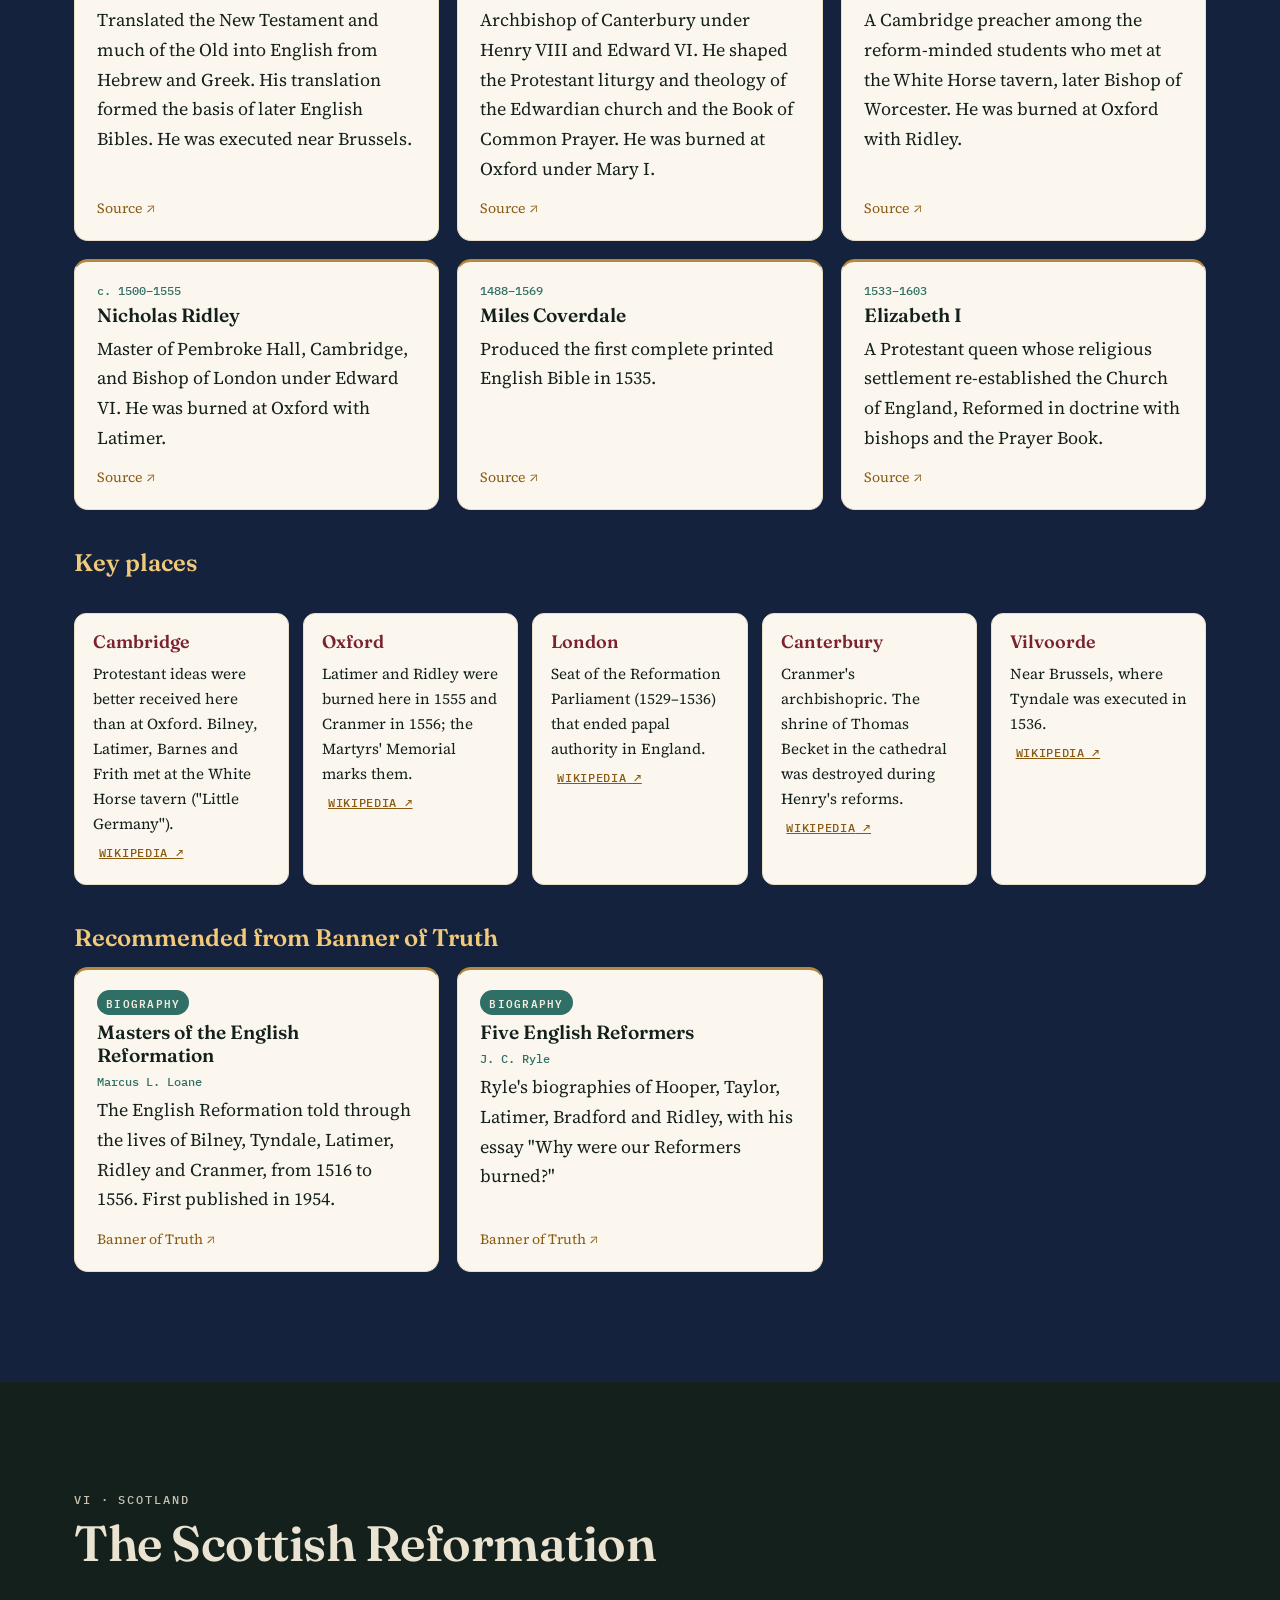
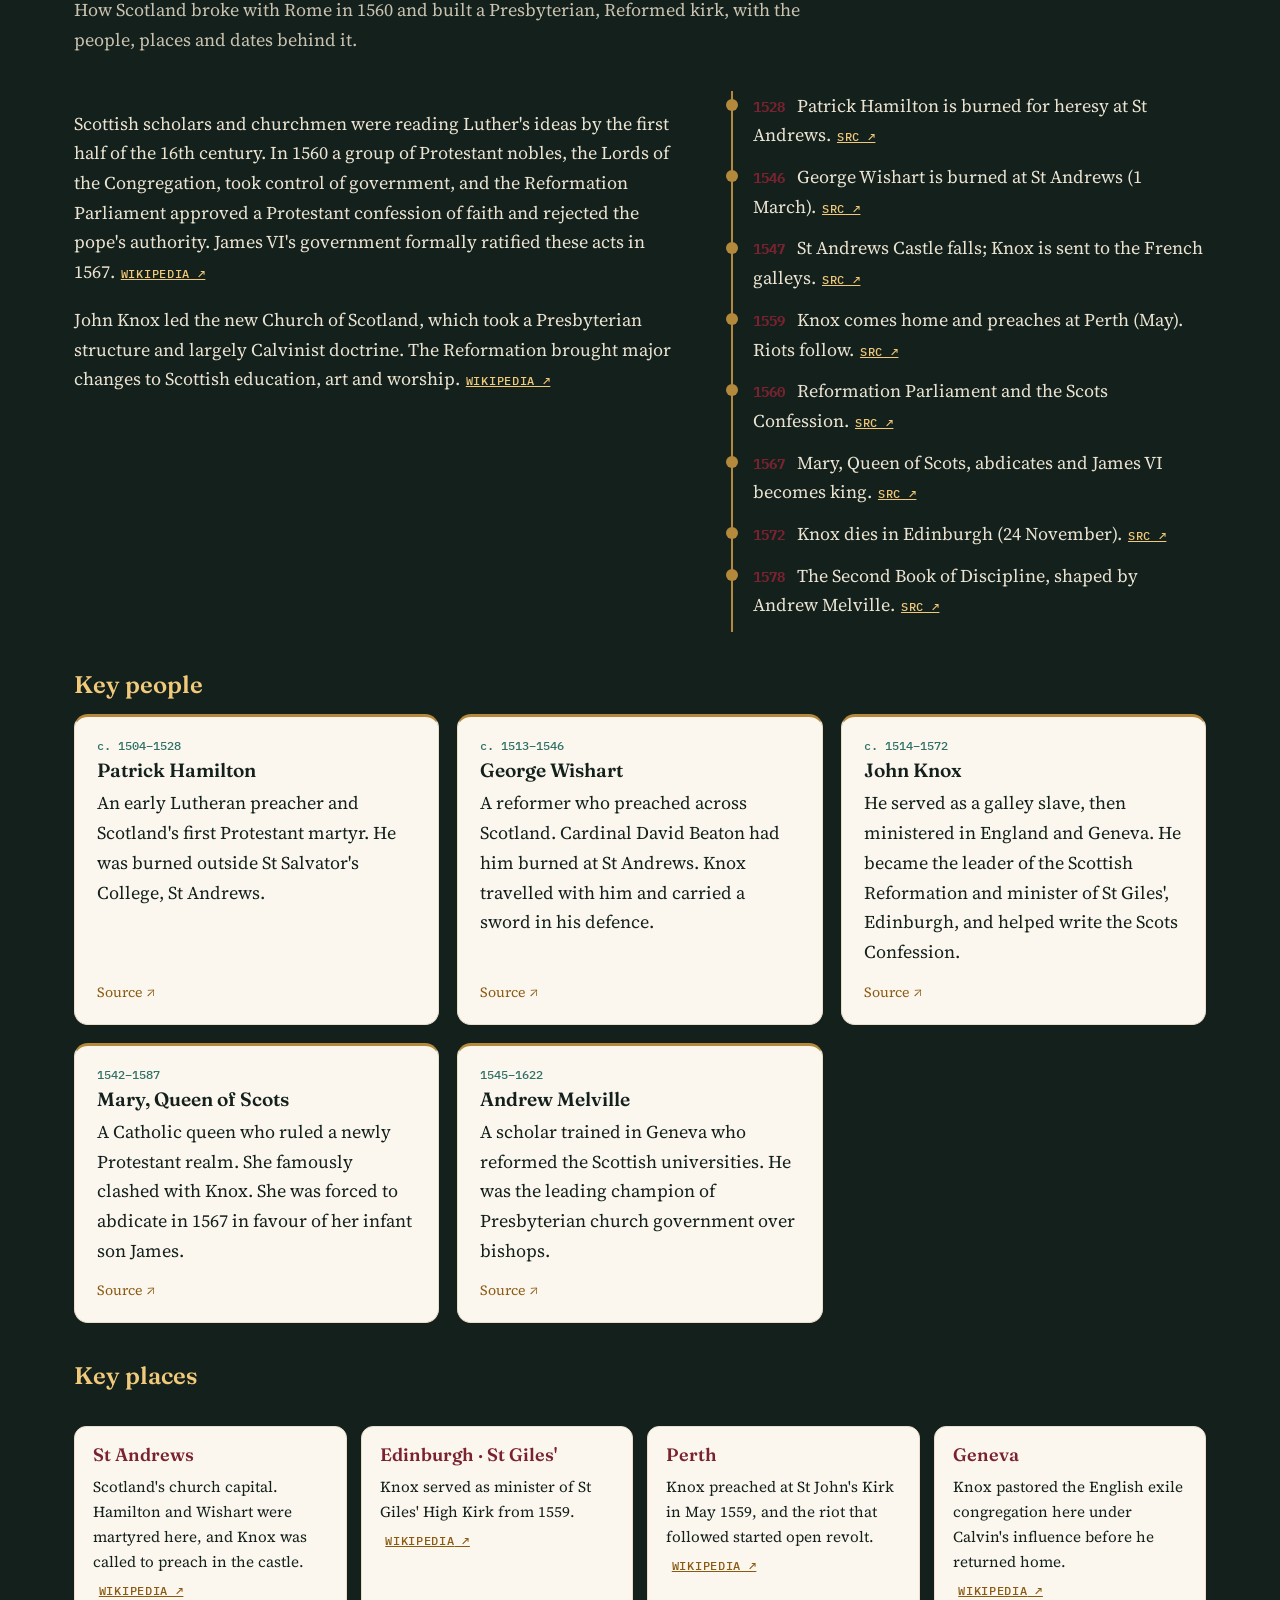
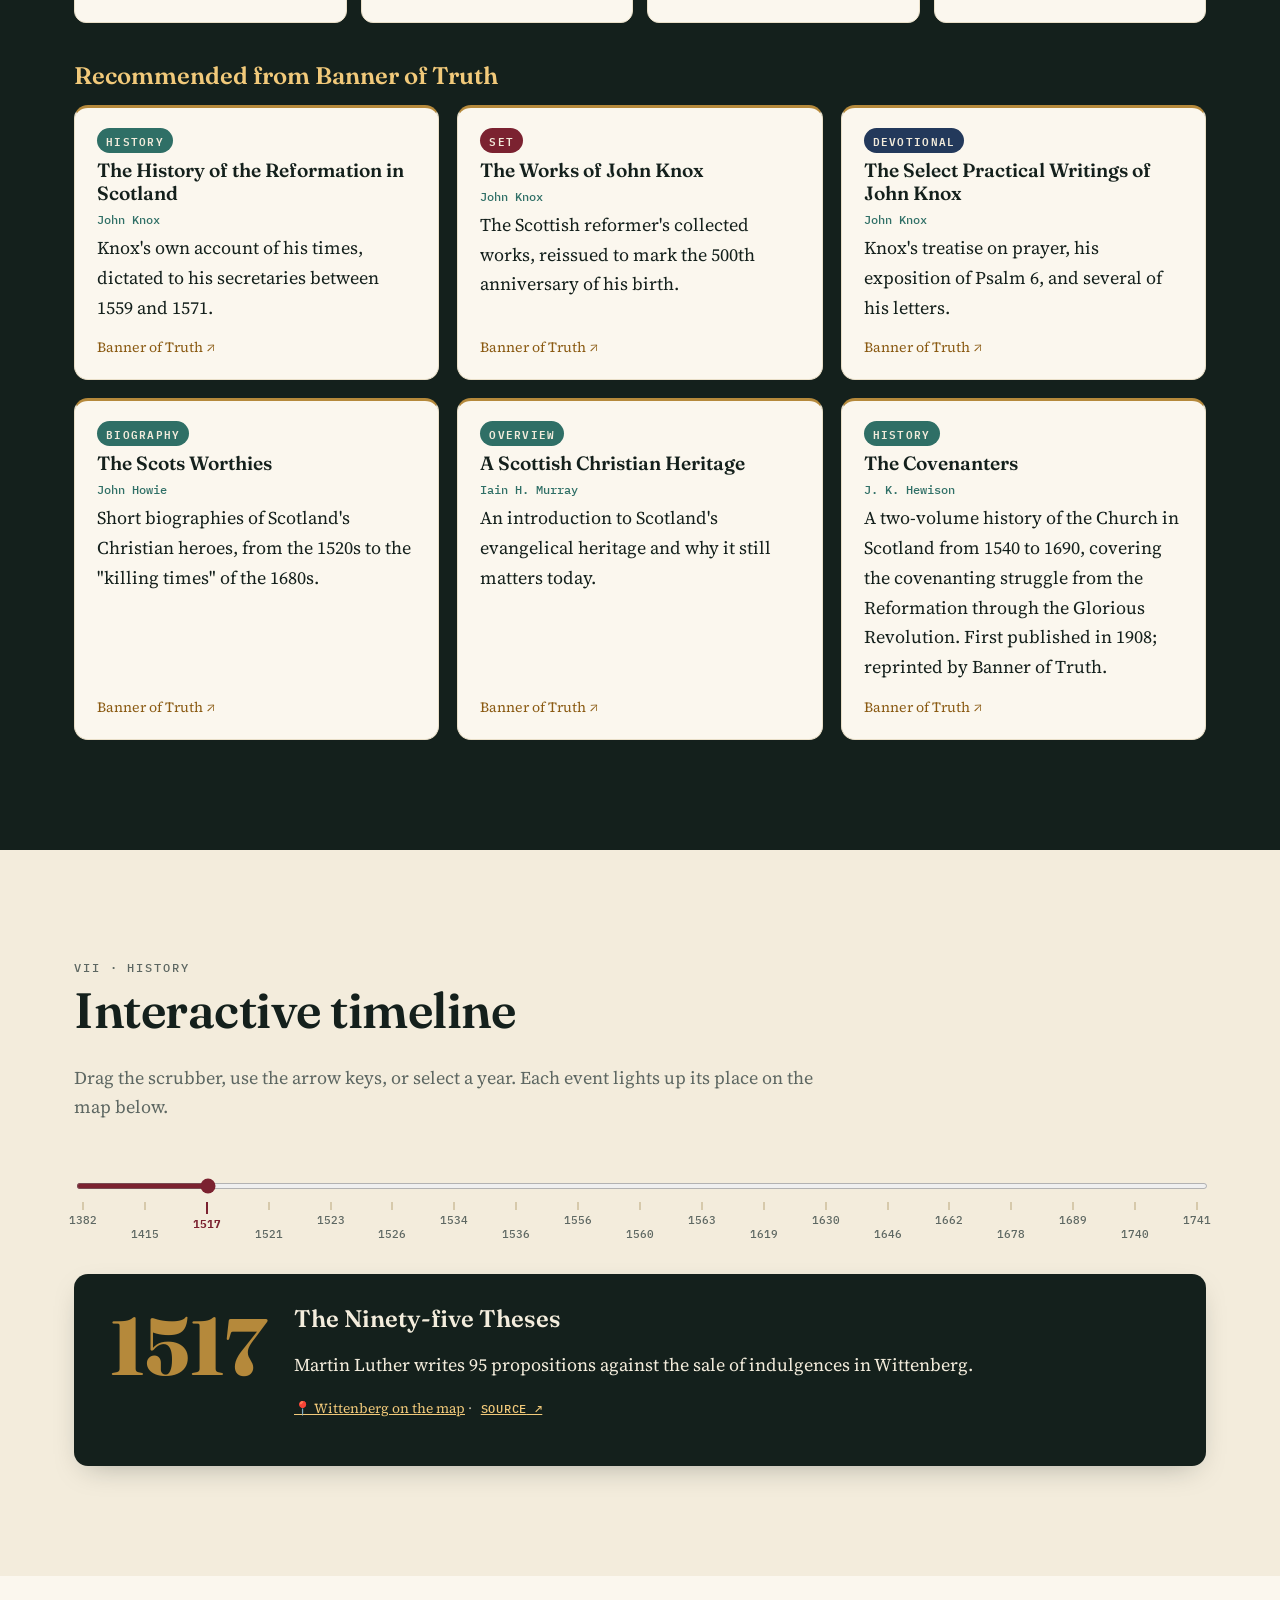
==== commit 60f37573: "Mobile redesign: full-screen video covers, edge-to-edge cards, swipe rows and scroll-in motion on ph" ====
--- a/index.html
+++ b/index.html
@@ -22,6 +22,7 @@
 <link rel="stylesheet" href="./reformation-day.css?v=11">
 <link rel="stylesheet" href="./museum.css?v=3">
 <link rel="stylesheet" href="./hero-stars.css?v=20261029m">
+<link rel="stylesheet" href="./mobile.css?v=1">
 </head>
 <body>
 <a class="skip" href="#main">Skip to content</a>
@@ -483,6 +484,7 @@
 <script src="./map-data.js?v=4" defer></script>
 <script src="./app.js?v=13" defer></script>
 <script src="./museum.js?v=3" defer></script>
+<script src="./mobile.js?v=1" defer></script>
 <script src="./hero.js?v=4" defer></script>
 <script src="./progress.js?v=2" defer></script>
 <script src="./reformation-day.js?v=11" defer></script>
--- a/mobile.css
+++ b/mobile.css
@@ -0,0 +1,88 @@
+/* Reformed Atlas — mobile layout (phones and small tablets only).
+   Every rule sits inside a max-width:768px query, so the desktop layout is untouched. */
+@media (max-width:768px){
+  /* Edge-to-edge sections with one slim gutter */
+  .sec{padding-left:env(safe-area-inset-left);padding-right:env(safe-area-inset-right)}
+  .wrap{padding-inline:14px}
+  #reformation .wrap.ref-intro{max-width:none}
+
+  /* Type scale */
+  .head{margin-bottom:24px}
+  .head h2{font-size:clamp(2.05rem,9.4vw,2.7rem);line-height:1.06;letter-spacing:-.01em;text-wrap:balance}
+  .head>p{font-size:1.04rem;line-height:1.55}
+  .kicker{letter-spacing:.2em}
+
+  /* Top bar and menu: a big, thumb-friendly grid of sections */
+  .topbar{box-shadow:0 1px 0 rgba(200,165,90,.22)}
+  .nav{gap:8px;padding:12px 0 16px}
+  .nav.open{display:grid;grid-template-columns:1fr 1fr;align-content:start;max-height:calc(100svh - 64px)}
+  .nav a{display:flex;align-items:center;min-height:48px;font-size:1.02rem;padding:10px 14px;border-radius:12px;border:1px solid rgba(200,165,90,.22);background:rgba(255,255,255,.04)}
+
+  /* Hero: Luther at the door fills the top of the screen, the title sits on it */
+  .hero{display:flex;flex-direction:column;justify-content:flex-end;min-height:100vh;min-height:100svh}
+  .hero-art{opacity:.18}
+  .hero-theses{inset:0 0 auto 0;width:100%;height:74svh;opacity:.72;mix-blend-mode:normal;filter:sepia(.25) contrast(1.05);-webkit-mask:linear-gradient(180deg,#000 0%,#000 52%,rgba(0,0,0,.5) 76%,transparent 100%);mask:linear-gradient(180deg,#000 0%,#000 52%,rgba(0,0,0,.5) 76%,transparent 100%)}
+  .hero-theses video{object-position:37% center;filter:none;animation:mPanHero 22s ease-in-out infinite alternate}
+  .hero-inner{padding:48svh 18px 44px}
+  .hero-inner::before{background:linear-gradient(180deg,transparent 0,rgba(10,14,12,.55) 46svh,rgba(10,14,12,.6) 100%)}
+  .hero h1{font-size:clamp(3rem,14vw,4.3rem);line-height:.98}
+  .hero .lede{font-size:1.06rem;line-height:1.6}
+  .hero-ctas{display:flex;flex-direction:column;gap:10px}
+  .hero-ctas .btn{width:100%;justify-content:center;text-align:center;min-height:50px;border-radius:999px}
+
+  /* Video sections: the film fills the first screen, the title rests on it, content scrolls over */
+  #reformation,#england,#awakening,#shelf{padding-top:0}
+  #reformation .head,#england>.wrap>.head,#awakening>.wrap>.head,#shelf>.wrap>.head{min-height:calc(100svh - 60px);display:flex;flex-direction:column;justify-content:flex-end;padding-bottom:10px;margin-bottom:28px}
+  #reformation .head :is(h2,p),#england>.wrap>.head :is(h2,p),#awakening>.wrap>.head :is(h2,p),#shelf>.wrap>.head :is(h2,p){text-shadow:0 2px 14px rgba(0,0,0,.8),0 1px 2px rgba(0,0,0,.6)}
+  #reformation .head>p:not(.kicker):not(.ref-motto-en),#england>.wrap>.head>p:not(.kicker),#awakening>.wrap>.head>p:not(.kicker),#shelf>.wrap>.head>p:not(.kicker){color:#eee6d3}
+
+  #reformation.ref-hero::before{background-image:linear-gradient(180deg,rgba(20,32,28,.05) 0,rgba(20,32,28,.18) 40svh,rgba(20,32,28,.78) 82svh,rgba(20,32,28,.86) 100svh,rgba(20,32,28,.88) 100%)}
+  #reformation .ref-bg-video{object-position:70% center}
+  #england.sec.dark::before{background-image:linear-gradient(180deg,rgba(18,34,68,.05) 0,rgba(18,34,68,.2) 40svh,rgba(16,30,62,.78) 82svh,rgba(16,30,62,.8) 100svh,rgba(16,30,62,.8) 100%)}
+  #england .england-bg-video{object-position:52% center}
+  #awakening.sec.dark::before{background-image:linear-gradient(180deg,rgba(18,34,68,.02) 0,rgba(18,34,68,.15) 40svh,rgba(16,30,62,.78) 82svh,rgba(16,30,62,.8) 100svh,rgba(16,30,62,.8) 100%)}
+  #awakening .awakening-bg-video{object-position:47% 30%}
+  #shelf.sec.dark.ink::before{background-image:linear-gradient(180deg,rgba(20,32,28,.05) 0,rgba(20,32,28,.2) 40svh,rgba(10,16,14,.8) 85svh,rgba(10,16,14,.86) 100%)}
+  #shelf .shelf-bg-video{object-position:15% center;animation:mPanShelf 20s ease-in-out infinite alternate}
+
+  /* Video links: full-width 16:9 cards with a play badge */
+  .vid-pairs{grid-template-columns:1fr;max-width:none;gap:10px}
+  .vid-thumb{position:relative;width:100%;max-width:none;margin-top:10px}
+  .vid-thumb img{width:100%;border-radius:16px;box-shadow:0 18px 40px -18px rgba(0,0,0,.8)}
+  .vid-thumb::after{content:"";position:absolute;left:50%;top:50%;width:58px;height:58px;margin:-29px 0 0 -29px;border-radius:50%;background:rgba(20,32,28,.62) url("data:image/svg+xml,%3Csvg xmlns='http://www.w3.org/2000/svg' viewBox='0 0 24 24'%3E%3Cpath d='M9 6.5v11l9-5.5z' fill='%23f1c97a'/%3E%3C/svg%3E") center/30px no-repeat;border:1px solid rgba(241,201,122,.6);-webkit-backdrop-filter:blur(4px);backdrop-filter:blur(4px)}
+  .vid-pair .btn{max-width:none;border-radius:999px;min-height:48px}
+
+  /* Swipeable card rows (people, places, books, hymns) */
+  .hymn-grid,.marks.scot-places{display:flex;overflow-x:auto;overscroll-behavior-x:contain;scroll-snap-type:x mandatory;scroll-padding-inline:14px;gap:12px;margin-inline:-14px;padding:4px 14px 18px;scrollbar-width:none;-webkit-overflow-scrolling:touch}
+  .hymn-grid::-webkit-scrollbar,.marks.scot-places::-webkit-scrollbar{display:none}
+  .hymn-grid>*,.marks.scot-places>*{flex:0 0 84%;scroll-snap-align:start;min-width:0}
+  .hymn-card,.scot-places>div{border-radius:16px}
+
+  /* Horizontal chip and tab rows snap cleanly */
+  .conf-list,.chips{scroll-snap-type:x proximity;scrollbar-width:none}
+  .conf-list li,.chips button{scroll-snap-align:start}
+  .chips button,.conf-list button{min-height:40px}
+
+  /* Bookshelf uses the whole width */
+  .shelves{border-width:16px!important;margin-top:24px}
+
+  /* Comfortable tap targets */
+  .btn,a.btn,button.btn{min-height:46px}
+  .layer summary{min-height:48px}
+  .src,.hymn-src{display:inline-block;padding:6px 0}
+
+  /* Media never overflows */
+  .sec img,.sec video{max-width:100%}
+}
+
+@keyframes mPanHero{from{object-position:30% center}to{object-position:72% center}}
+@keyframes mPanShelf{from{object-position:12% center}to{object-position:82% center}}
+
+/* Scroll-in motion (added by mobile.js; off for reduced motion) */
+@media (max-width:768px) and (prefers-reduced-motion:no-preference){
+  .m-motion .m-rv{opacity:0;translate:0 28px;transition:opacity .7s ease,translate .8s cubic-bezier(.2,.7,.2,1)}
+  .m-motion .m-rv.m-in{opacity:1;translate:none}
+}
+@media (max-width:768px) and (prefers-reduced-motion:reduce){
+  .hero-theses video,#shelf .shelf-bg-video{animation:none}
+}
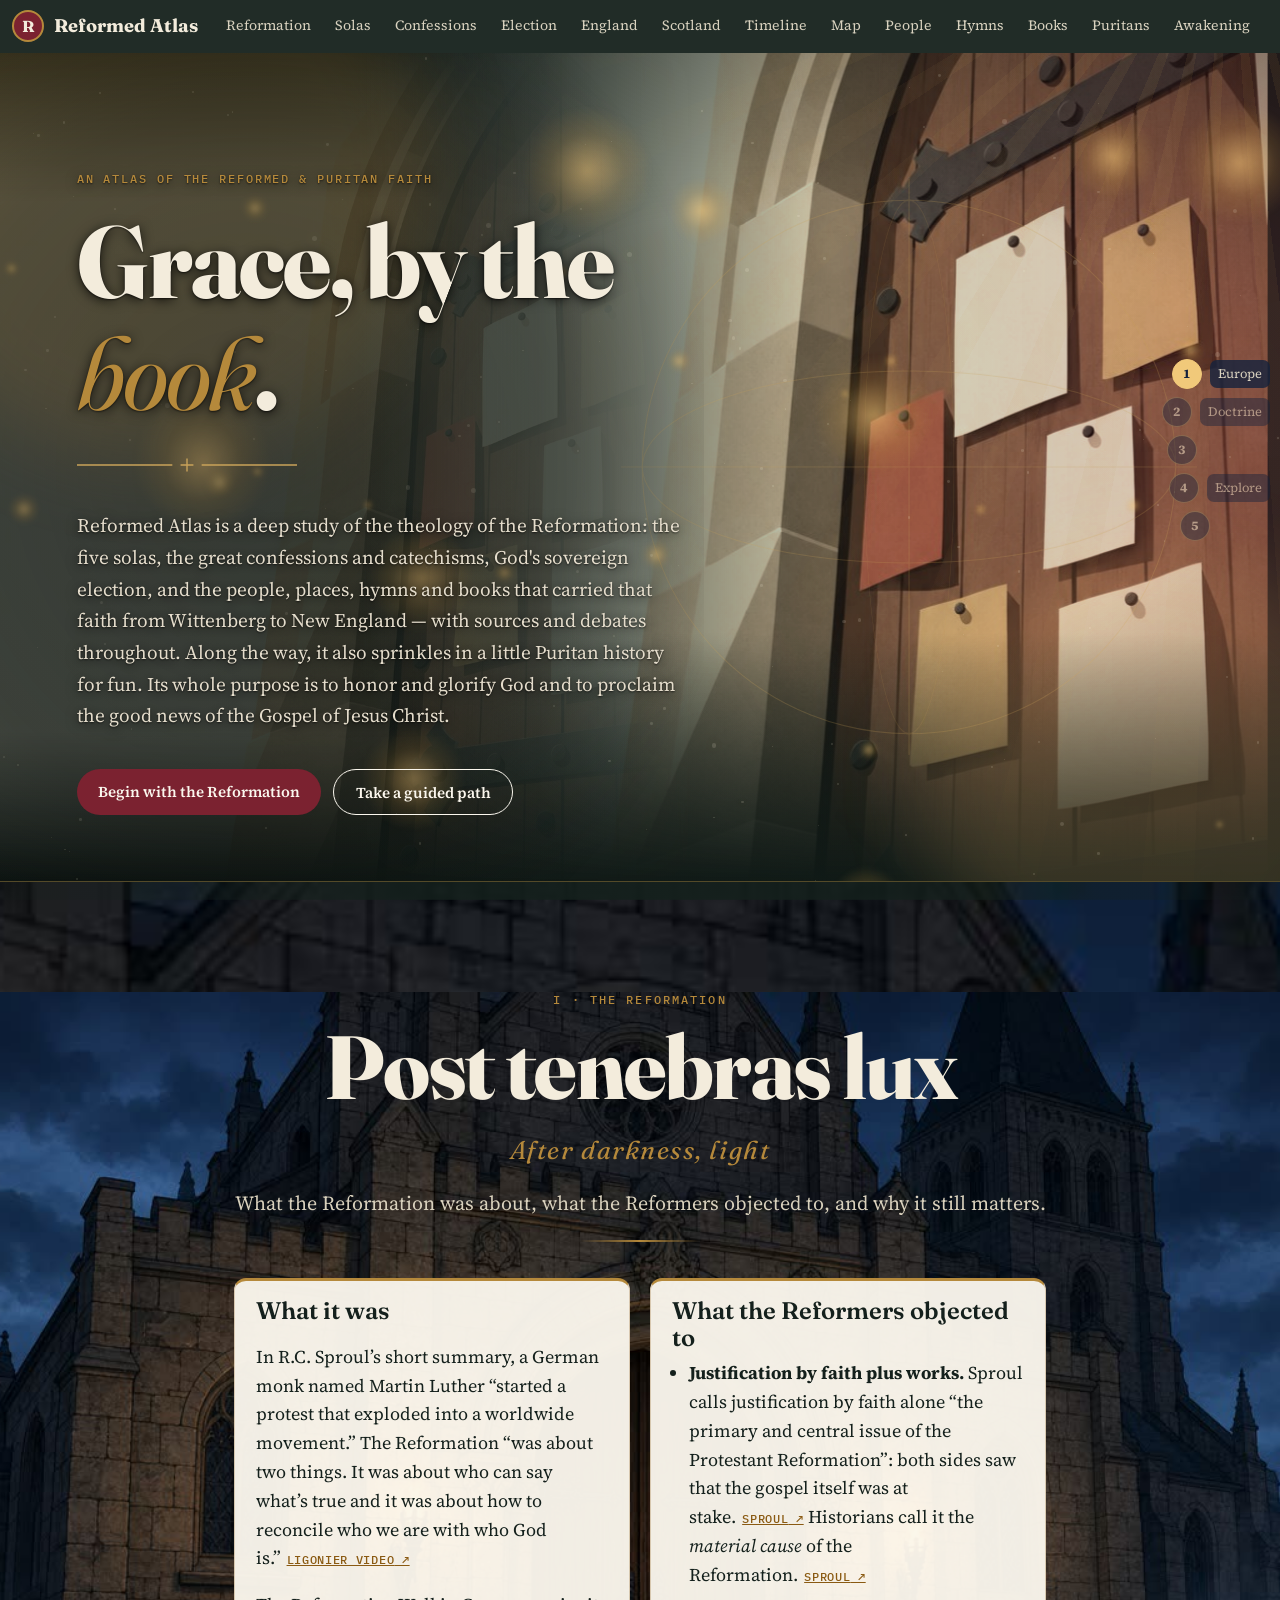
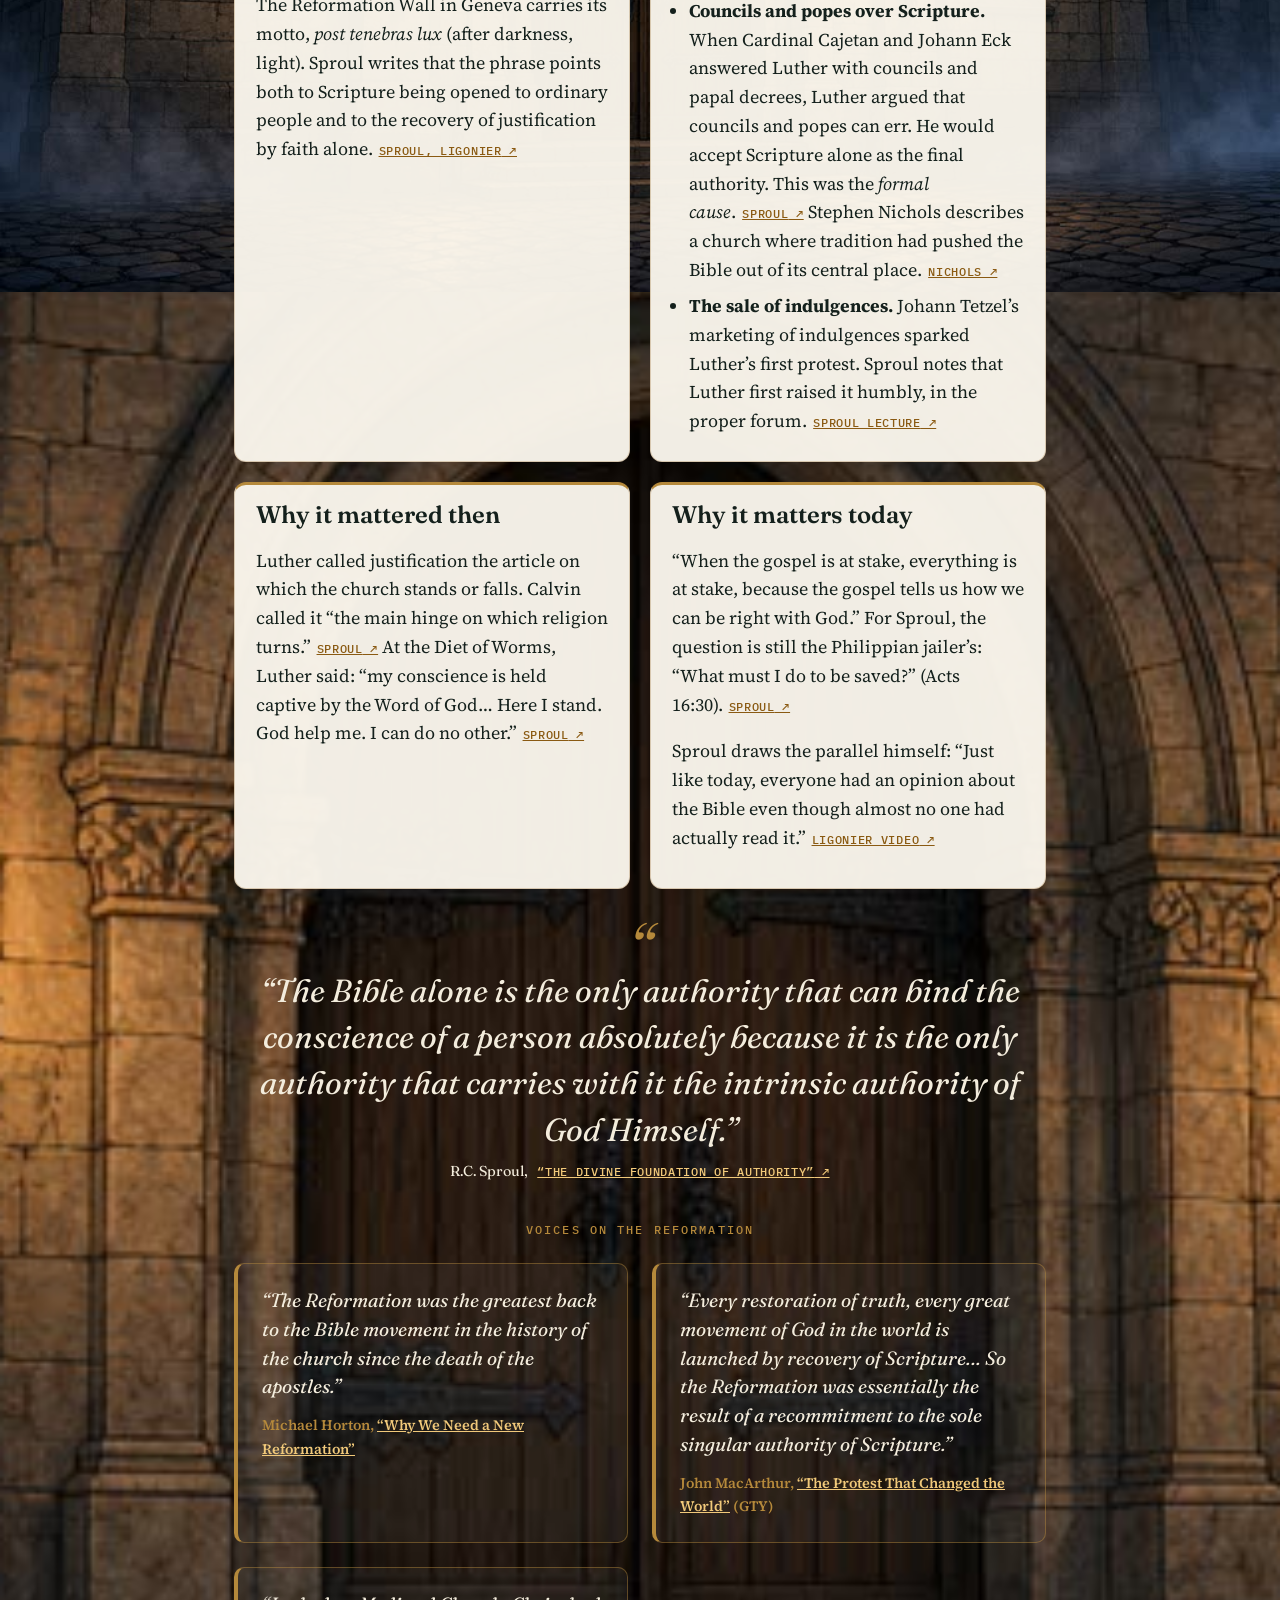
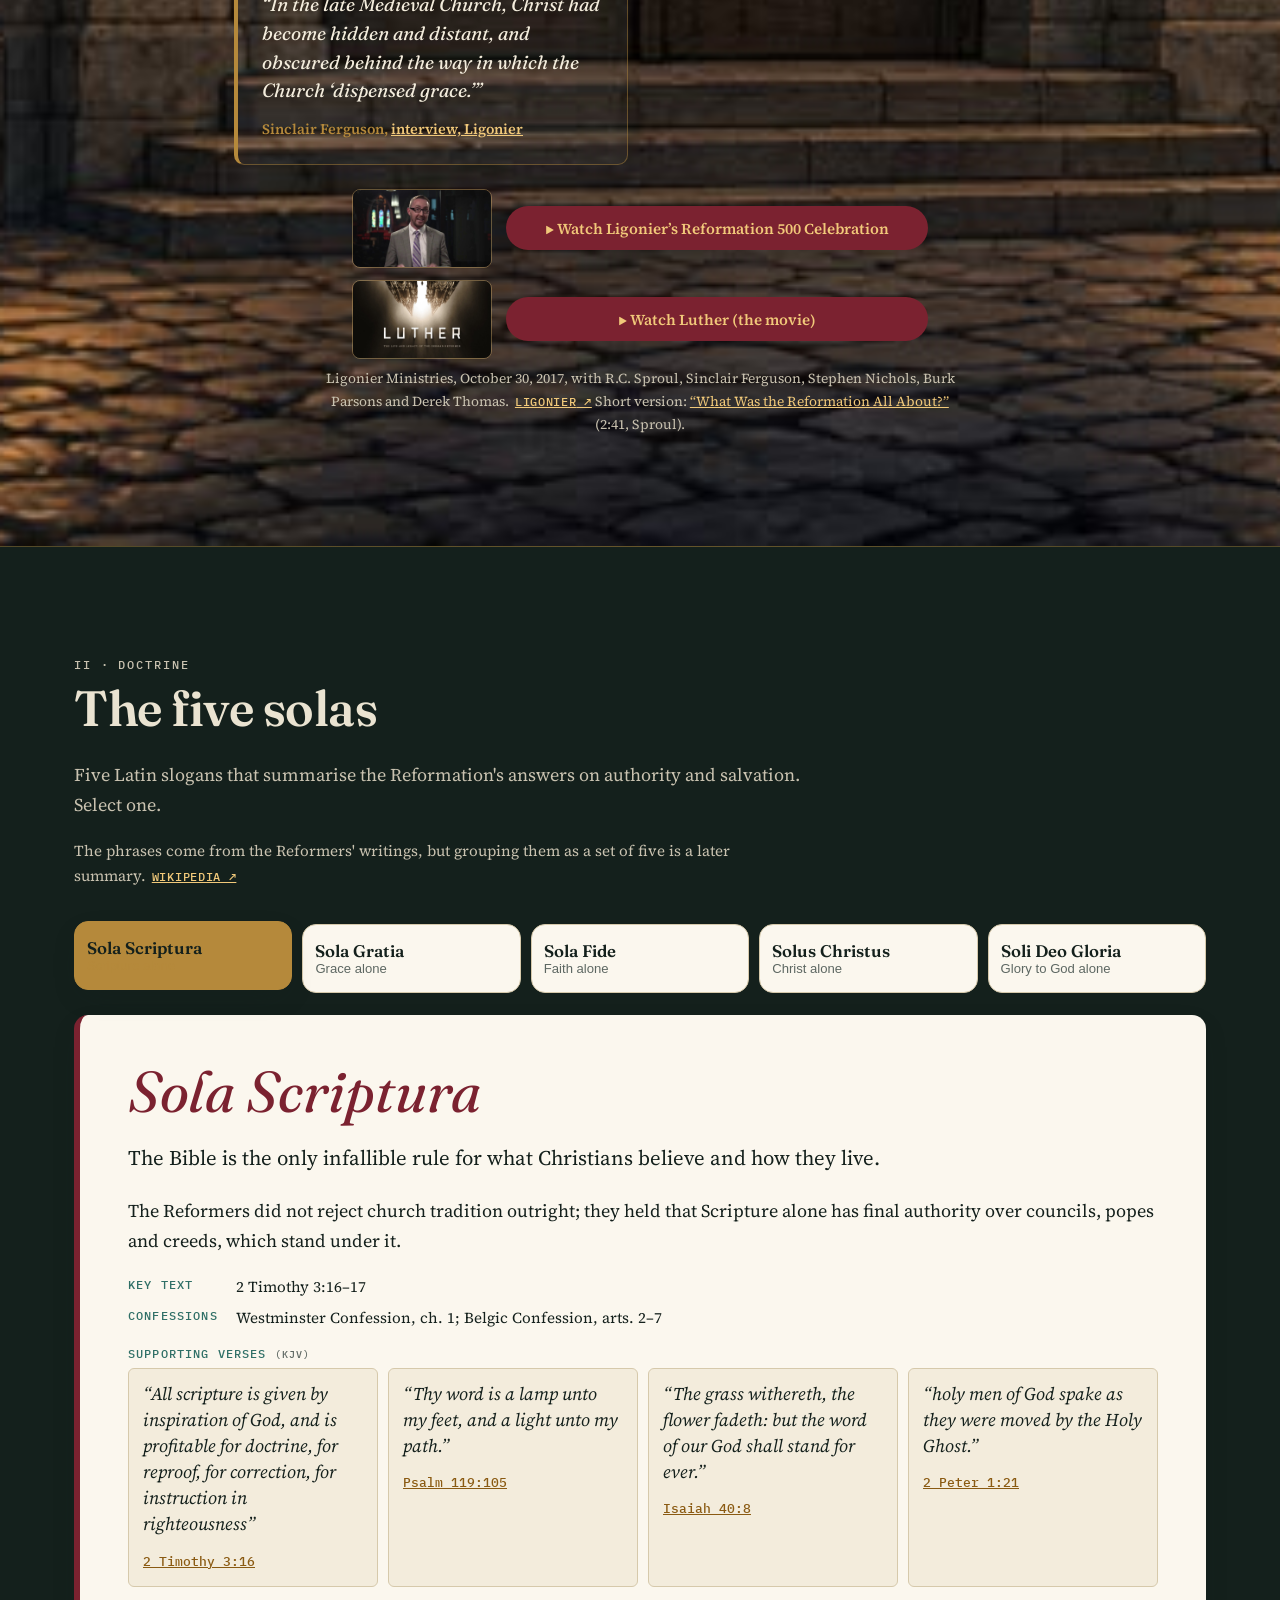
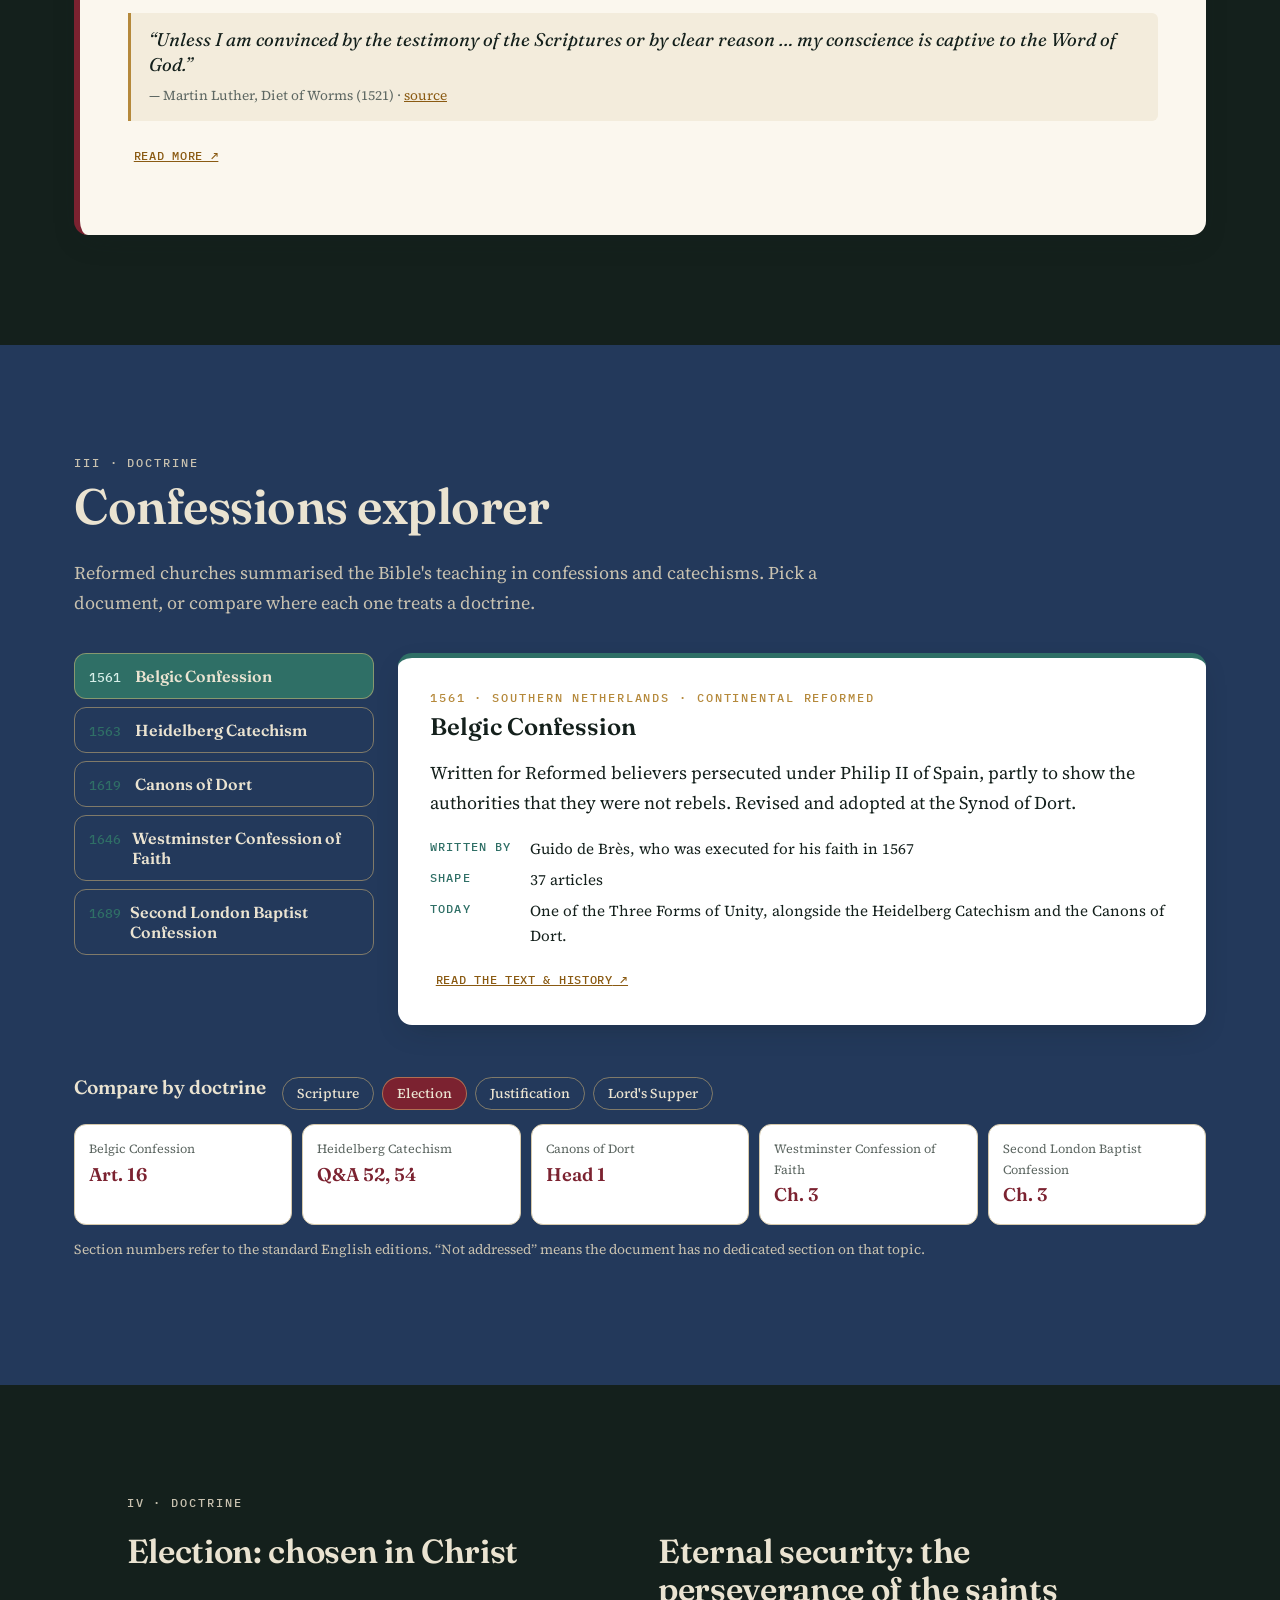
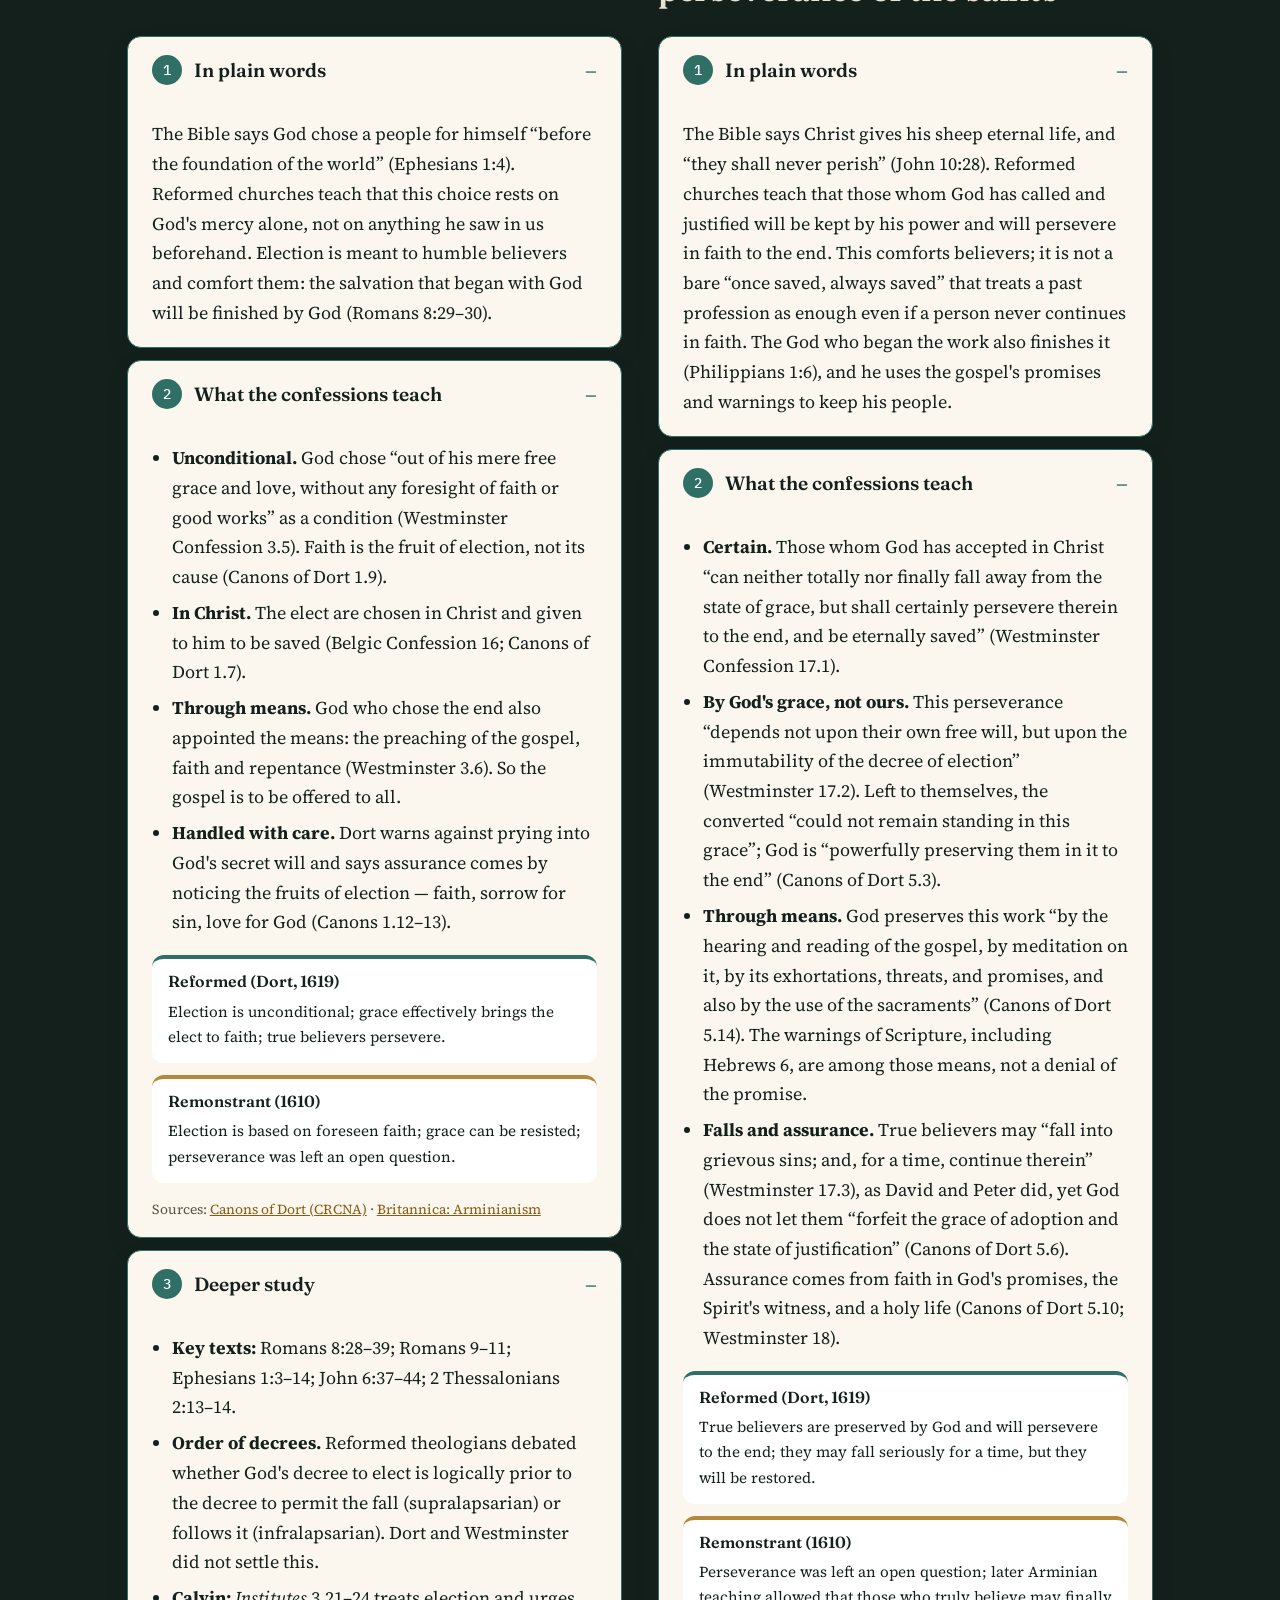
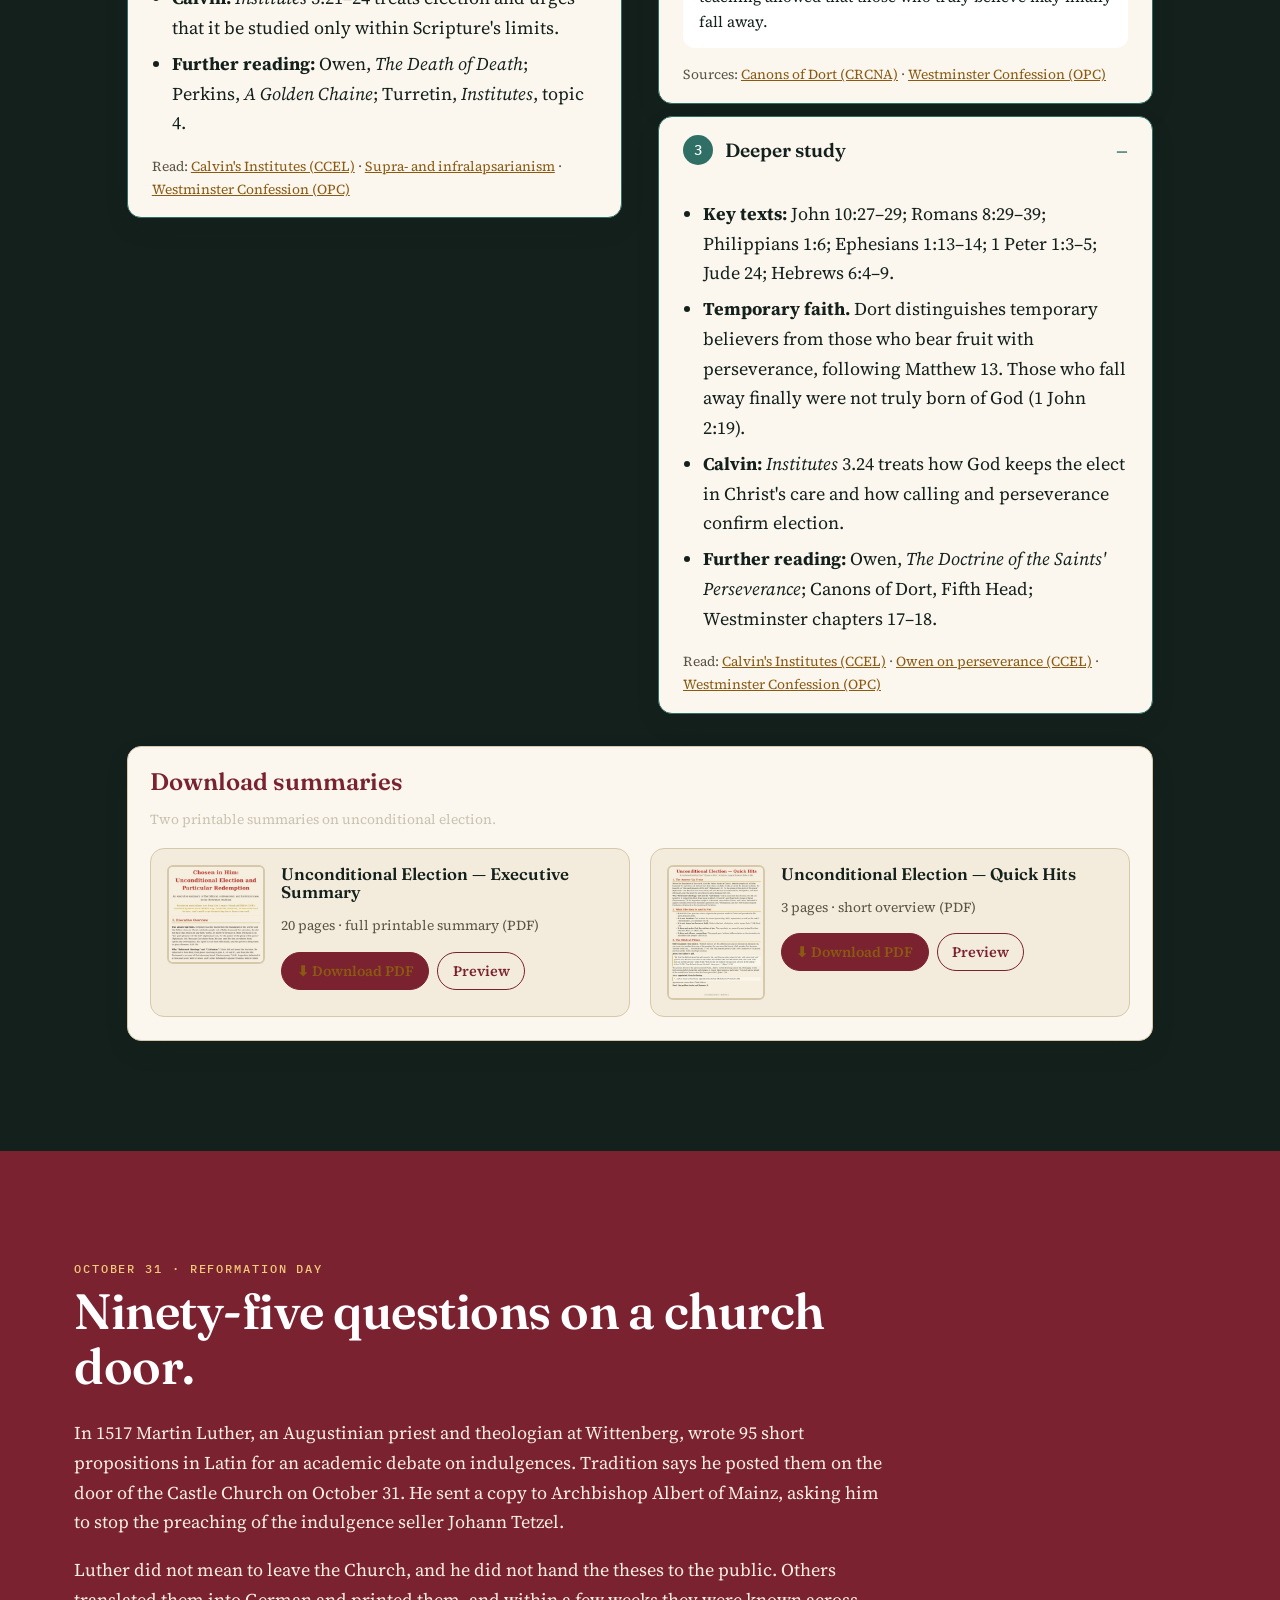
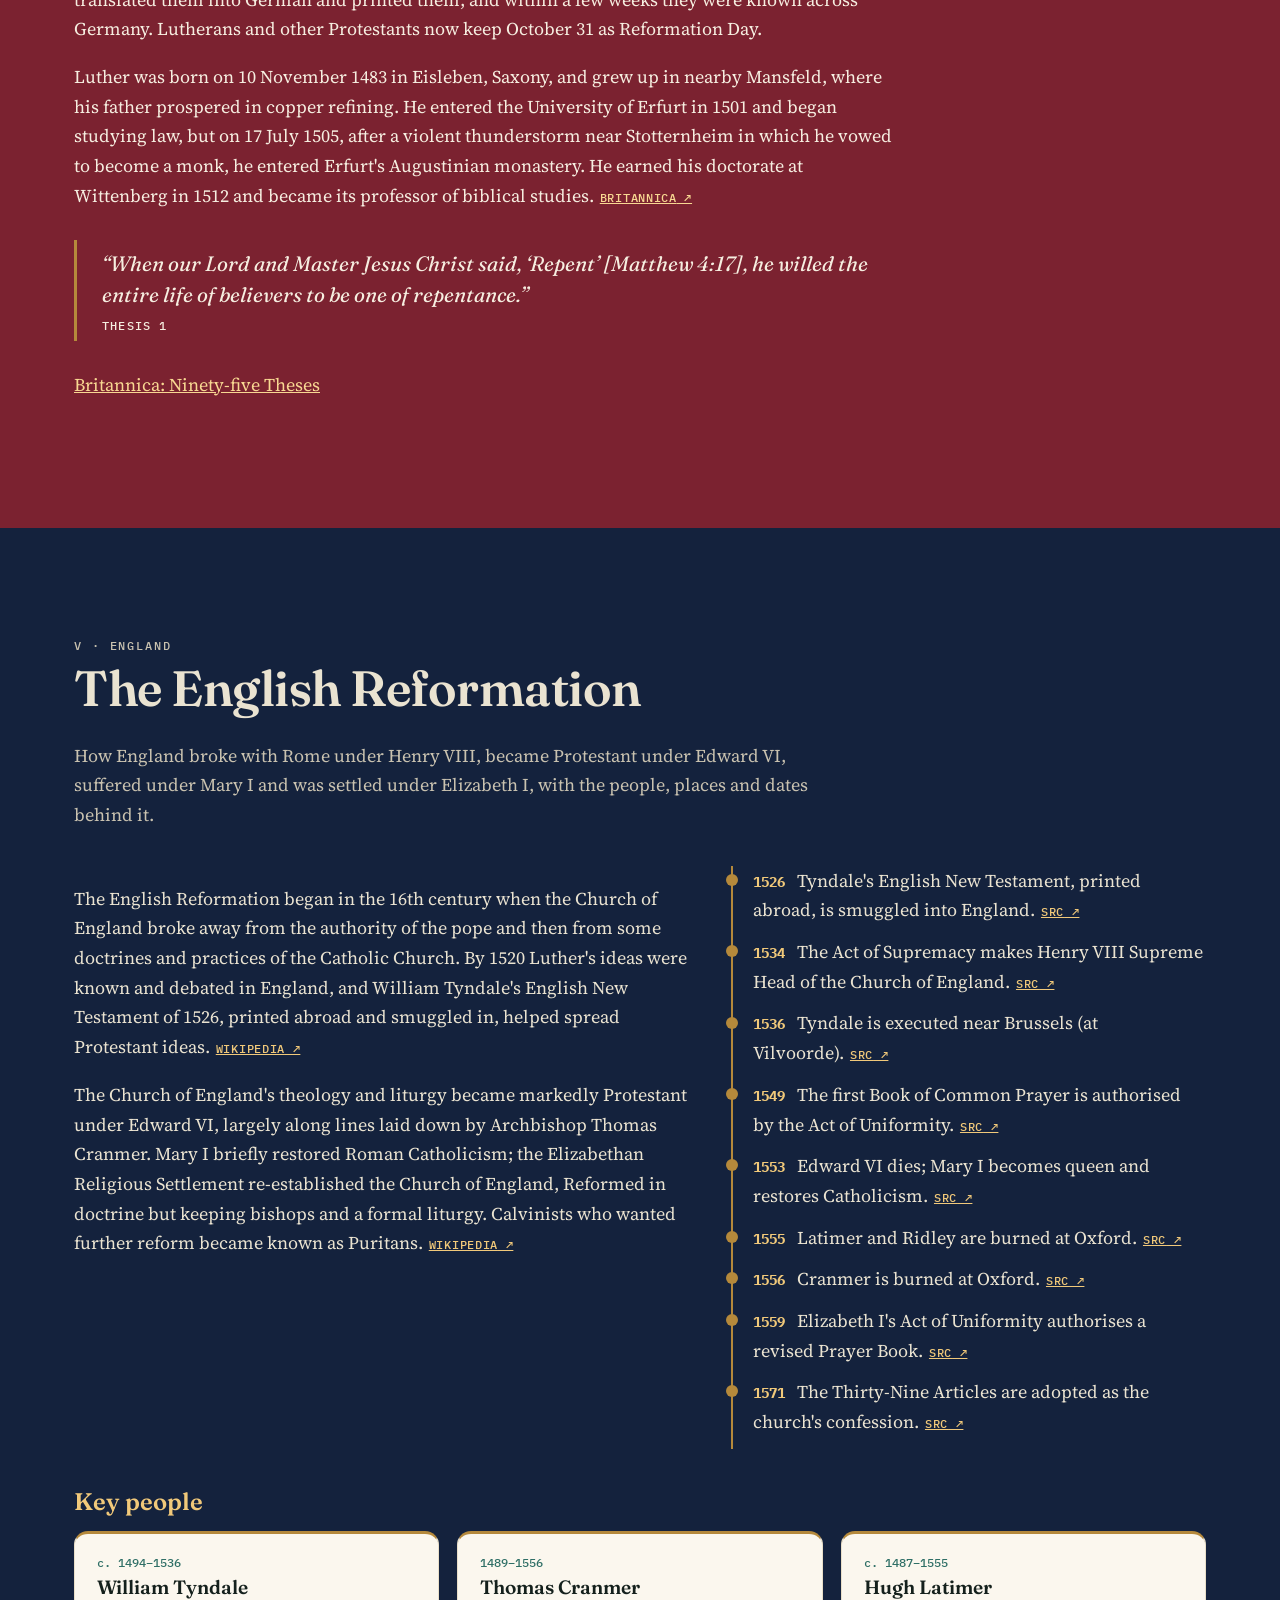
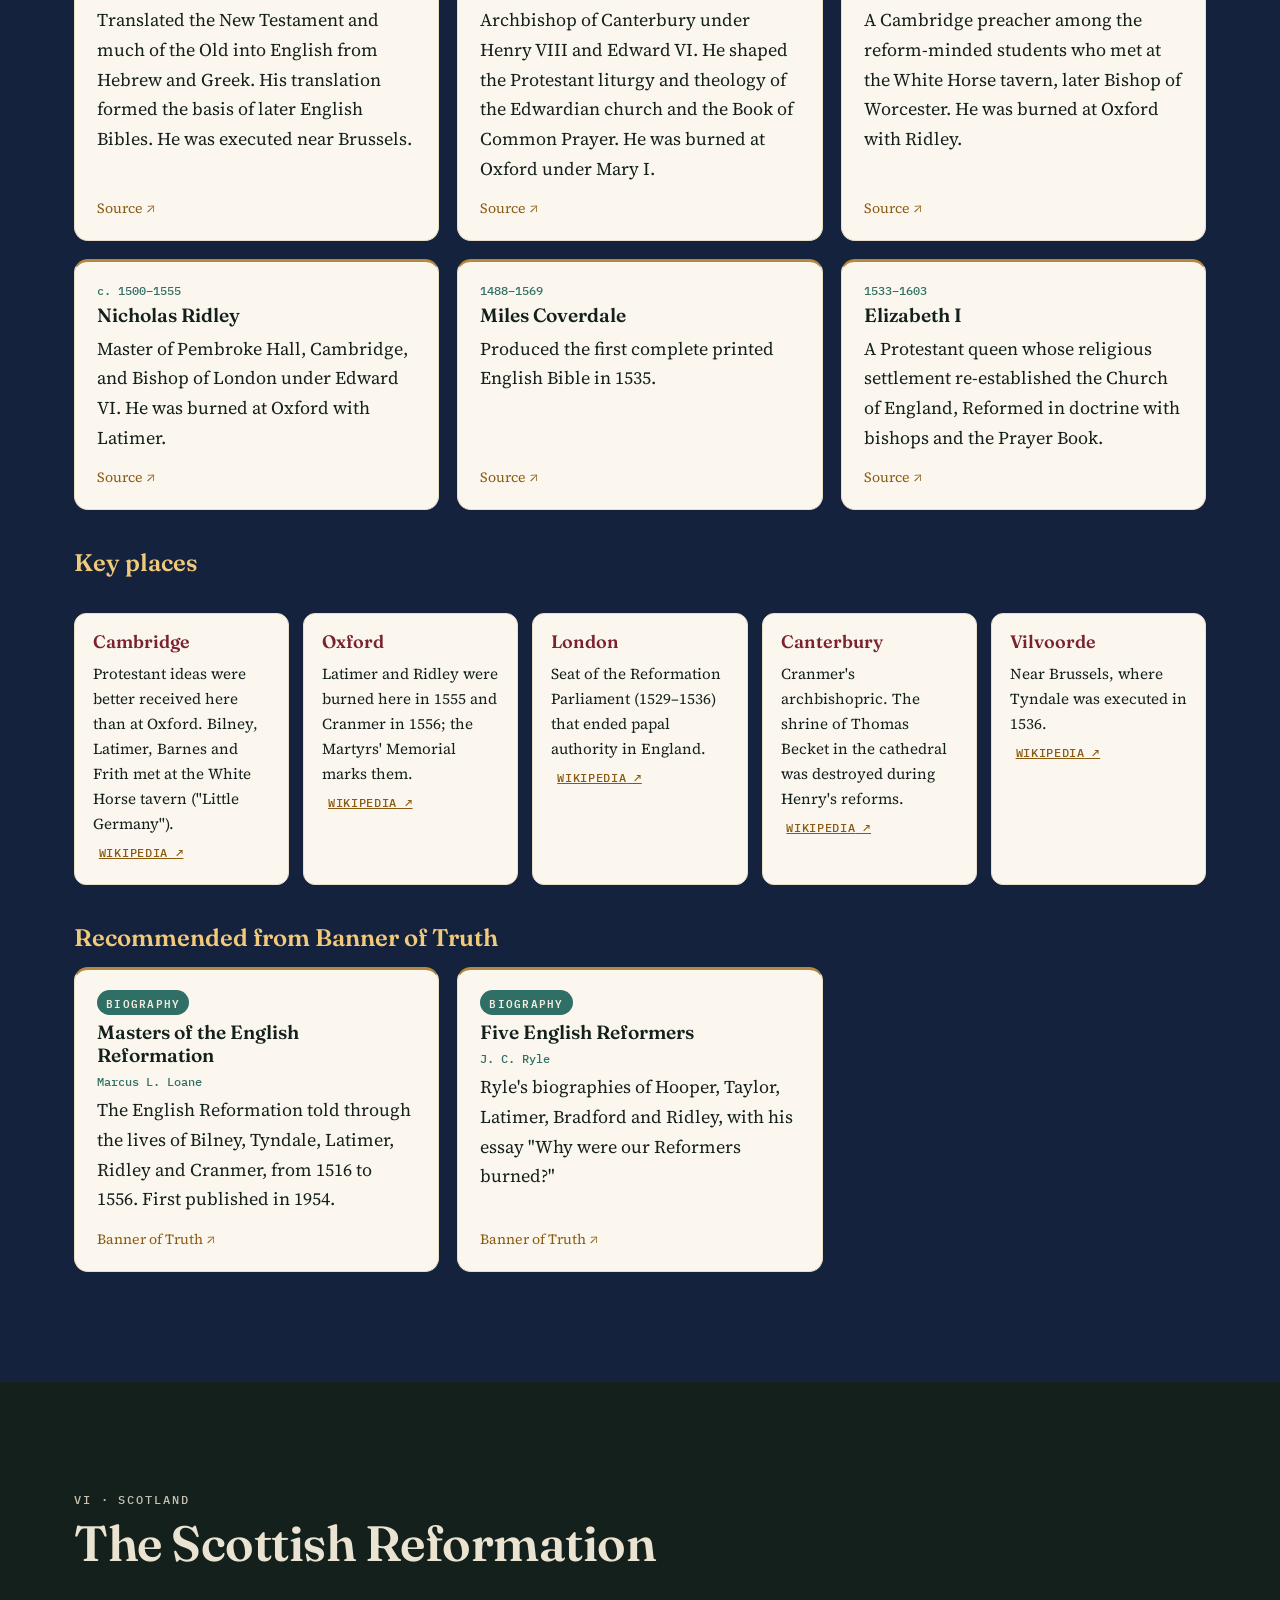
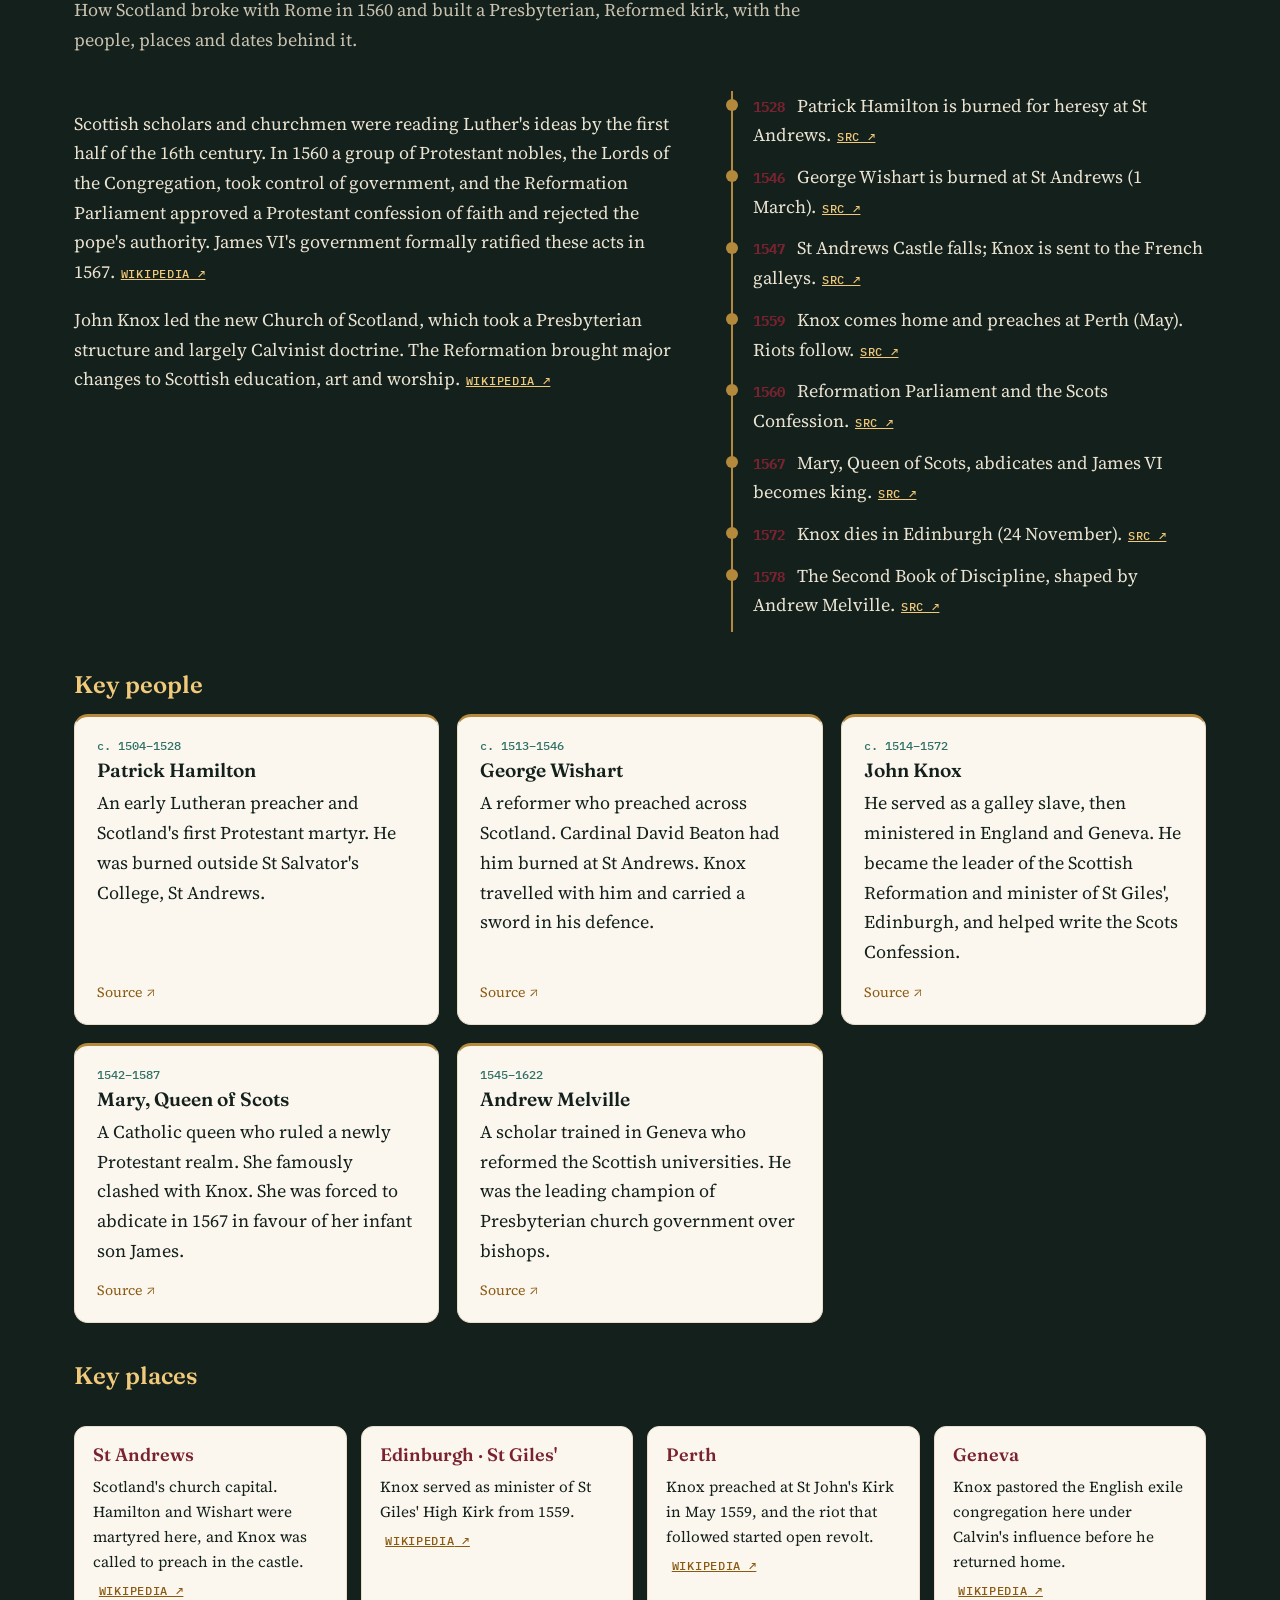
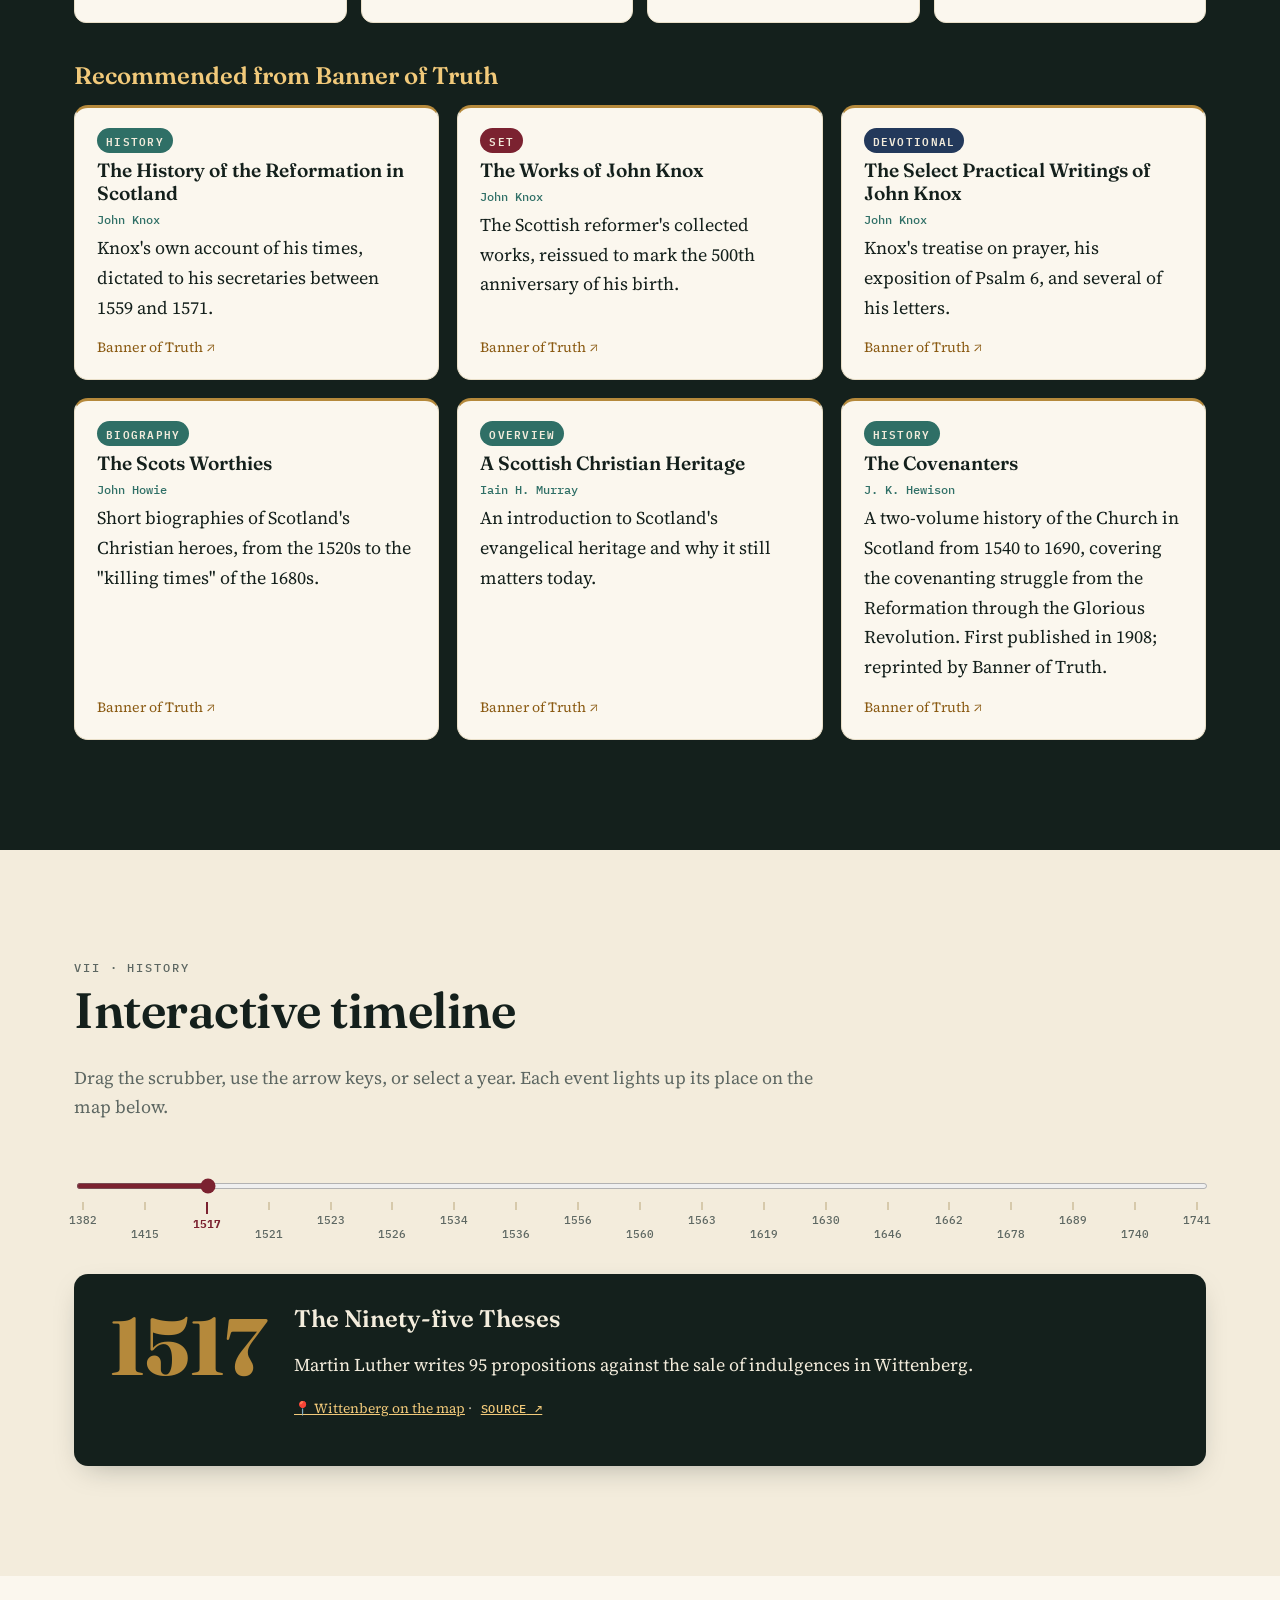
==== commit 50beb353: "Mobile: keep the torch in frame on the Section I cover" ====
--- a/index.html
+++ b/index.html
@@ -22,7 +22,7 @@
 <link rel="stylesheet" href="./reformation-day.css?v=11">
 <link rel="stylesheet" href="./museum.css?v=3">
 <link rel="stylesheet" href="./hero-stars.css?v=20261029m">
-<link rel="stylesheet" href="./mobile.css?v=1">
+<link rel="stylesheet" href="./mobile.css?v=2">
 </head>
 <body>
 <a class="skip" href="#main">Skip to content</a>
--- a/mobile.css
+++ b/mobile.css
@@ -37,7 +37,7 @@
   #reformation .head>p:not(.kicker):not(.ref-motto-en),#england>.wrap>.head>p:not(.kicker),#awakening>.wrap>.head>p:not(.kicker),#shelf>.wrap>.head>p:not(.kicker){color:#eee6d3}
 
   #reformation.ref-hero::before{background-image:linear-gradient(180deg,rgba(20,32,28,.05) 0,rgba(20,32,28,.18) 40svh,rgba(20,32,28,.78) 82svh,rgba(20,32,28,.86) 100svh,rgba(20,32,28,.88) 100%)}
-  #reformation .ref-bg-video{object-position:70% center}
+  #reformation .ref-bg-video{object-position:82% center}
   #england.sec.dark::before{background-image:linear-gradient(180deg,rgba(18,34,68,.05) 0,rgba(18,34,68,.2) 40svh,rgba(16,30,62,.78) 82svh,rgba(16,30,62,.8) 100svh,rgba(16,30,62,.8) 100%)}
   #england .england-bg-video{object-position:52% center}
   #awakening.sec.dark::before{background-image:linear-gradient(180deg,rgba(18,34,68,.02) 0,rgba(18,34,68,.15) 40svh,rgba(16,30,62,.78) 82svh,rgba(16,30,62,.8) 100svh,rgba(16,30,62,.8) 100%)}
